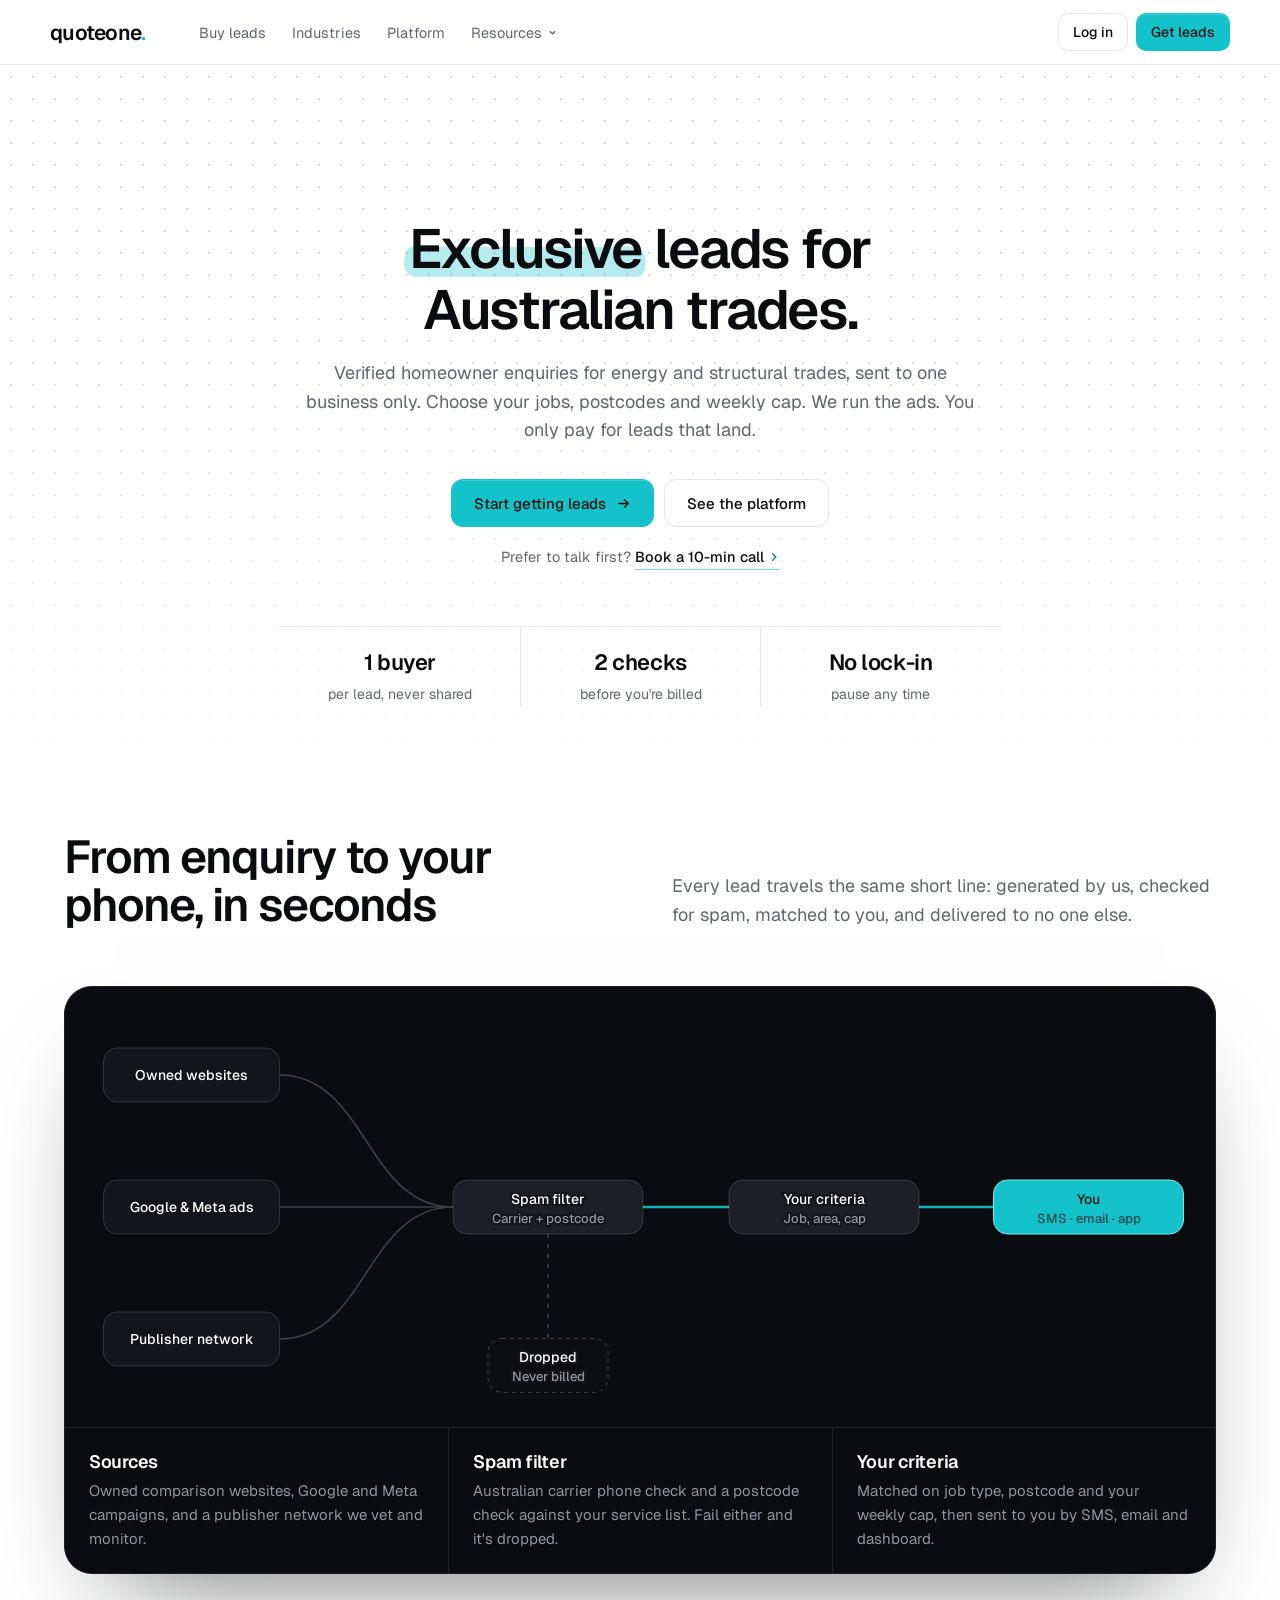
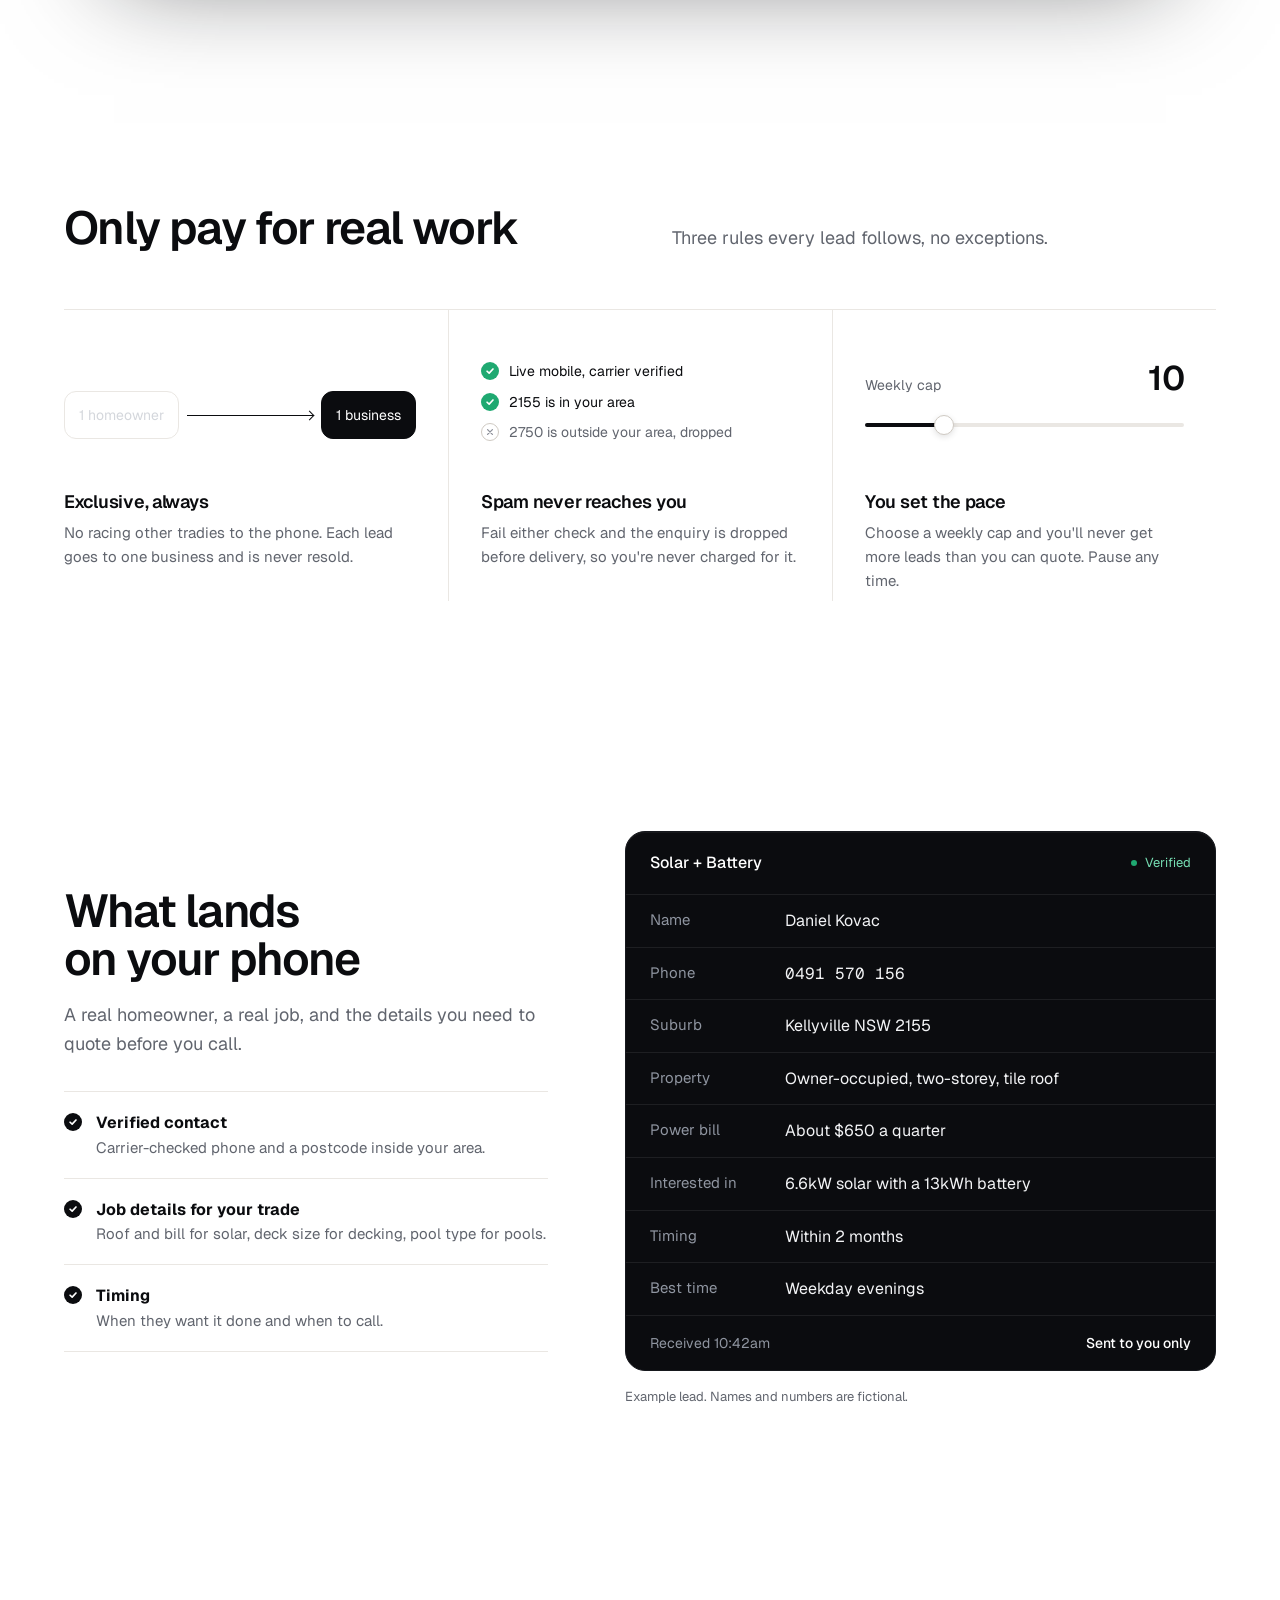
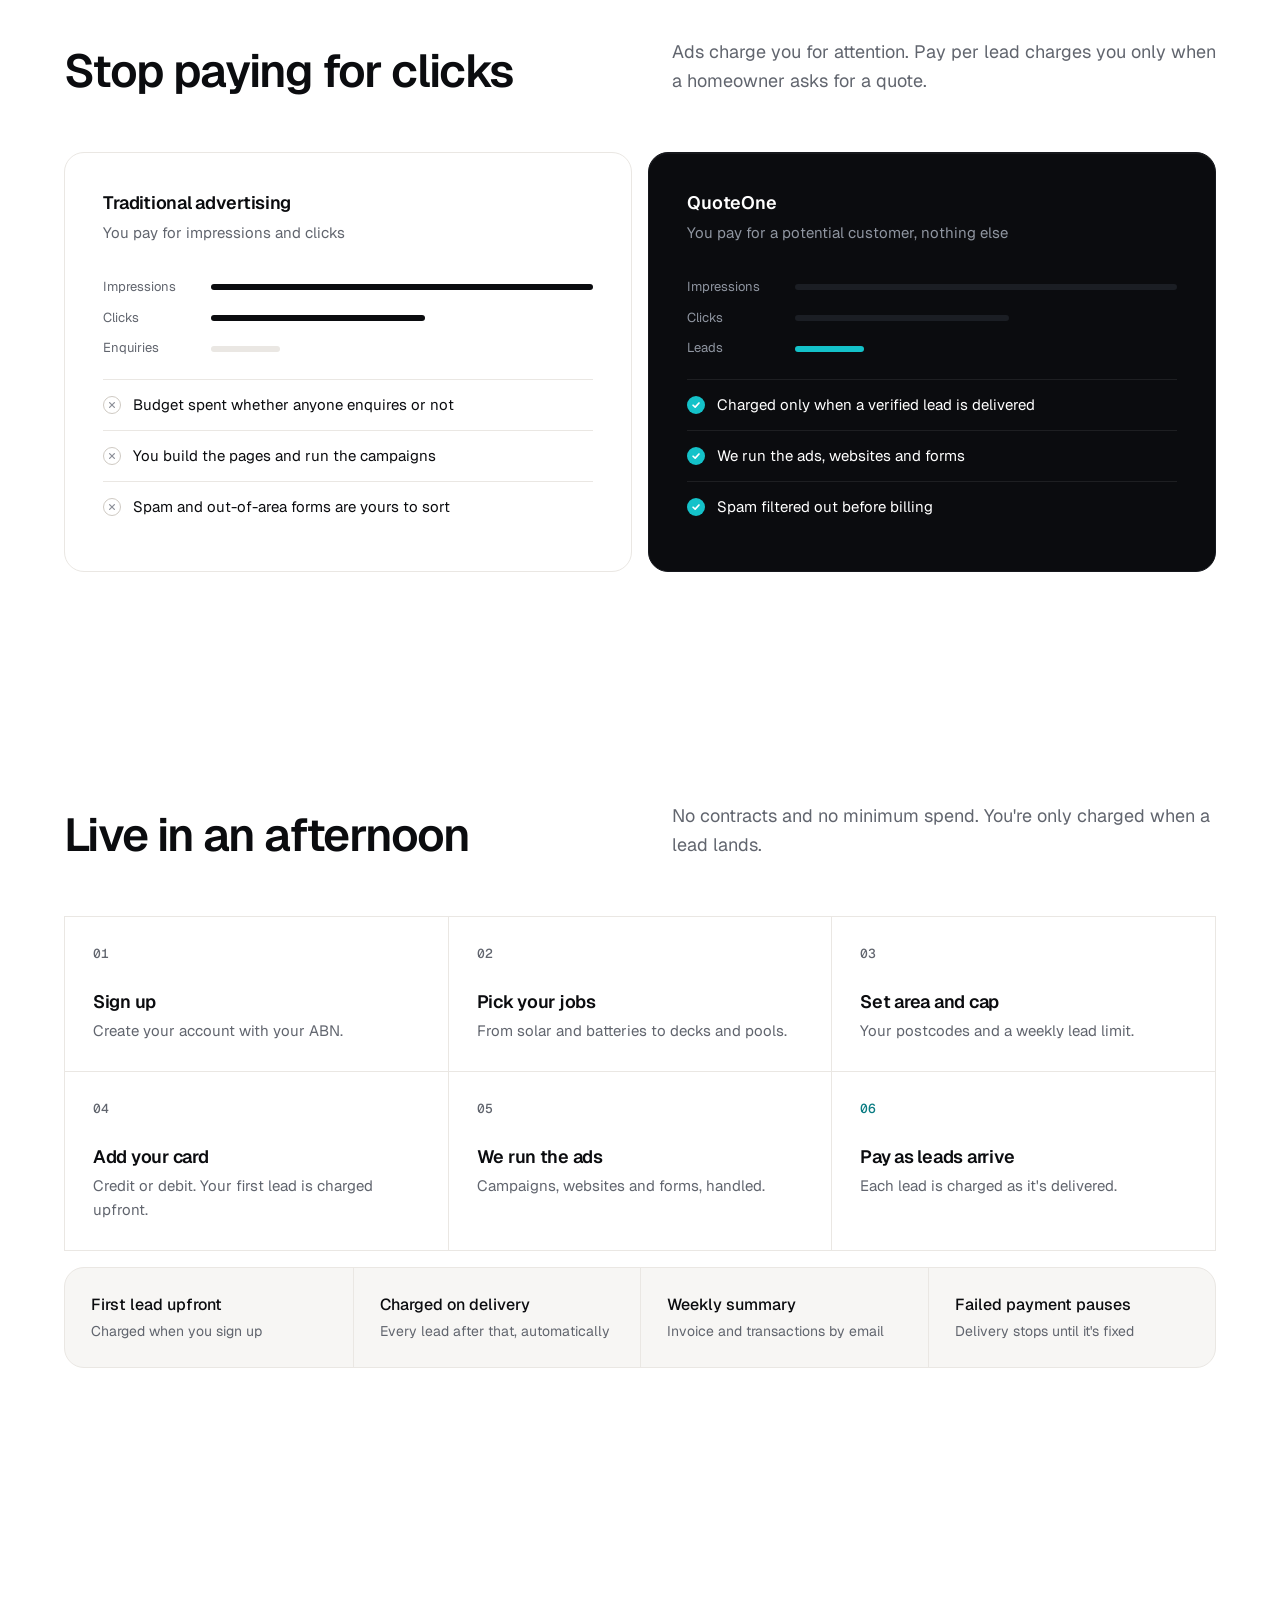
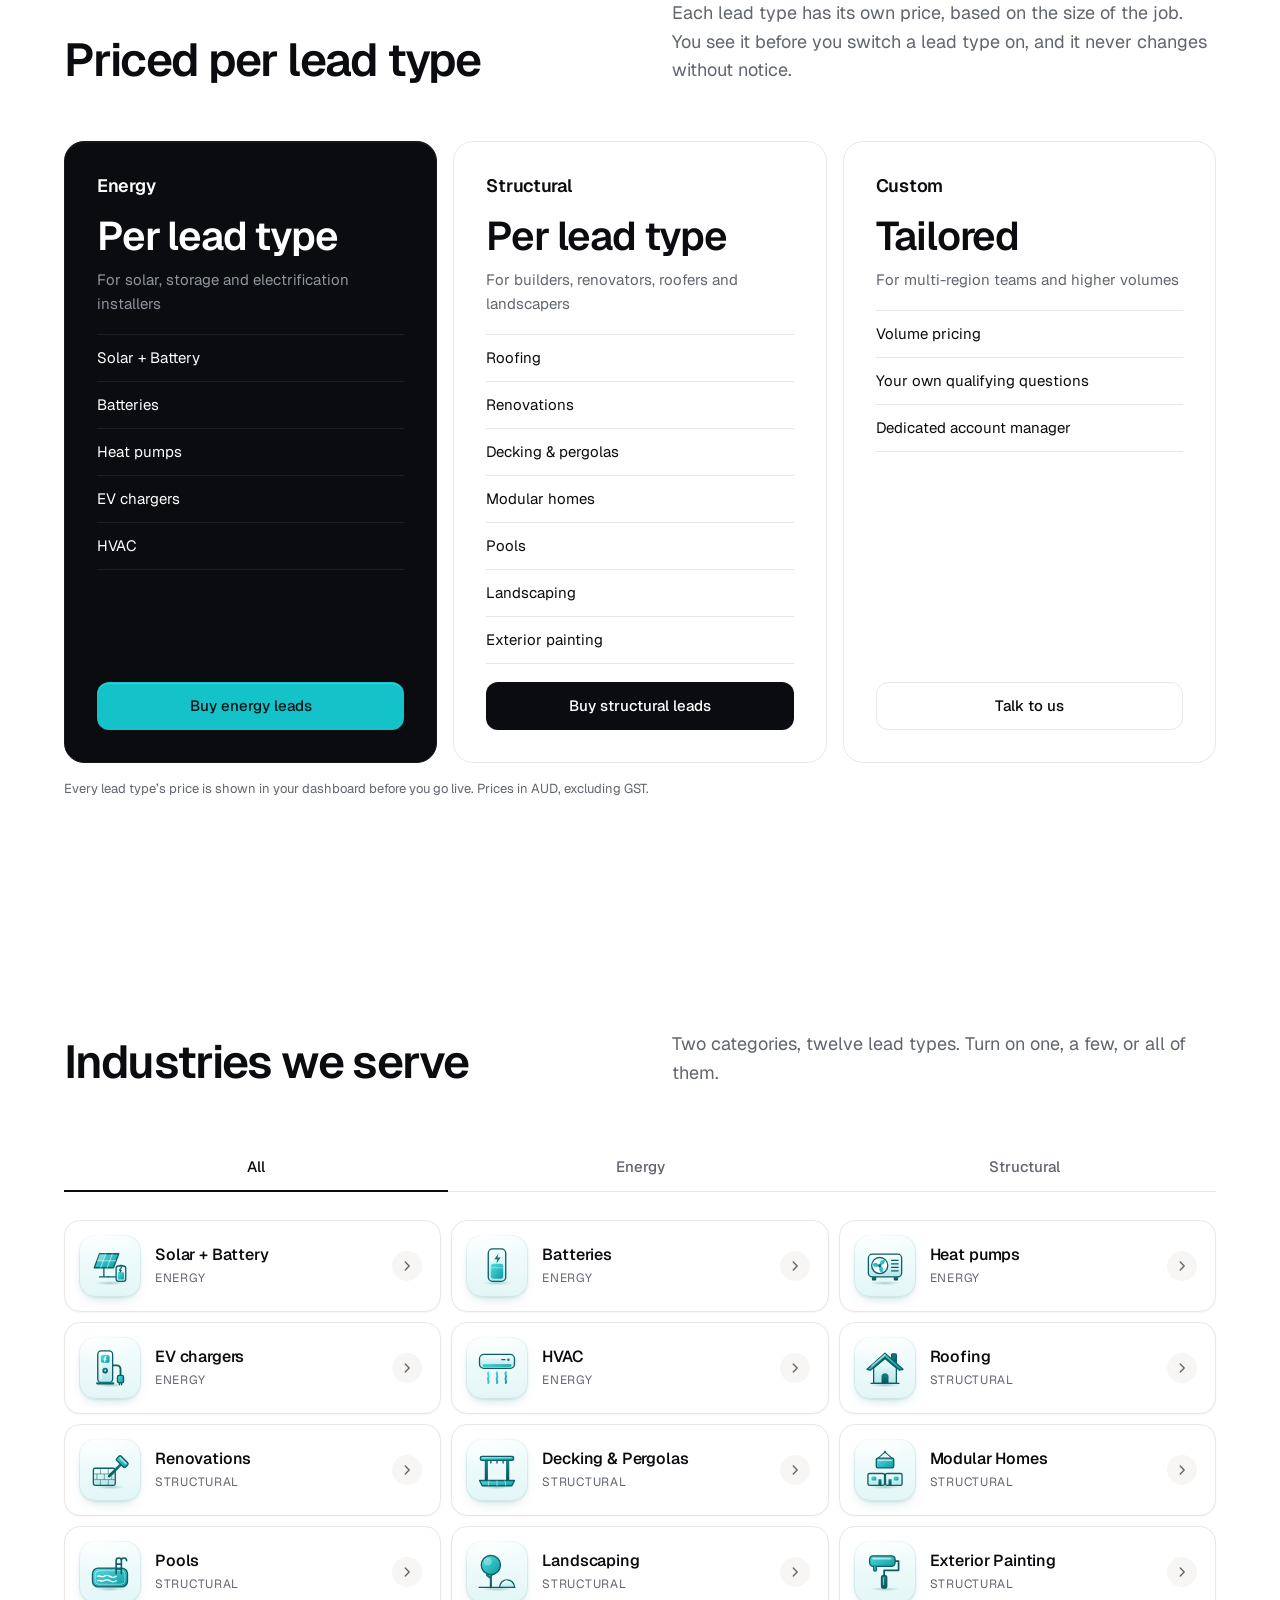
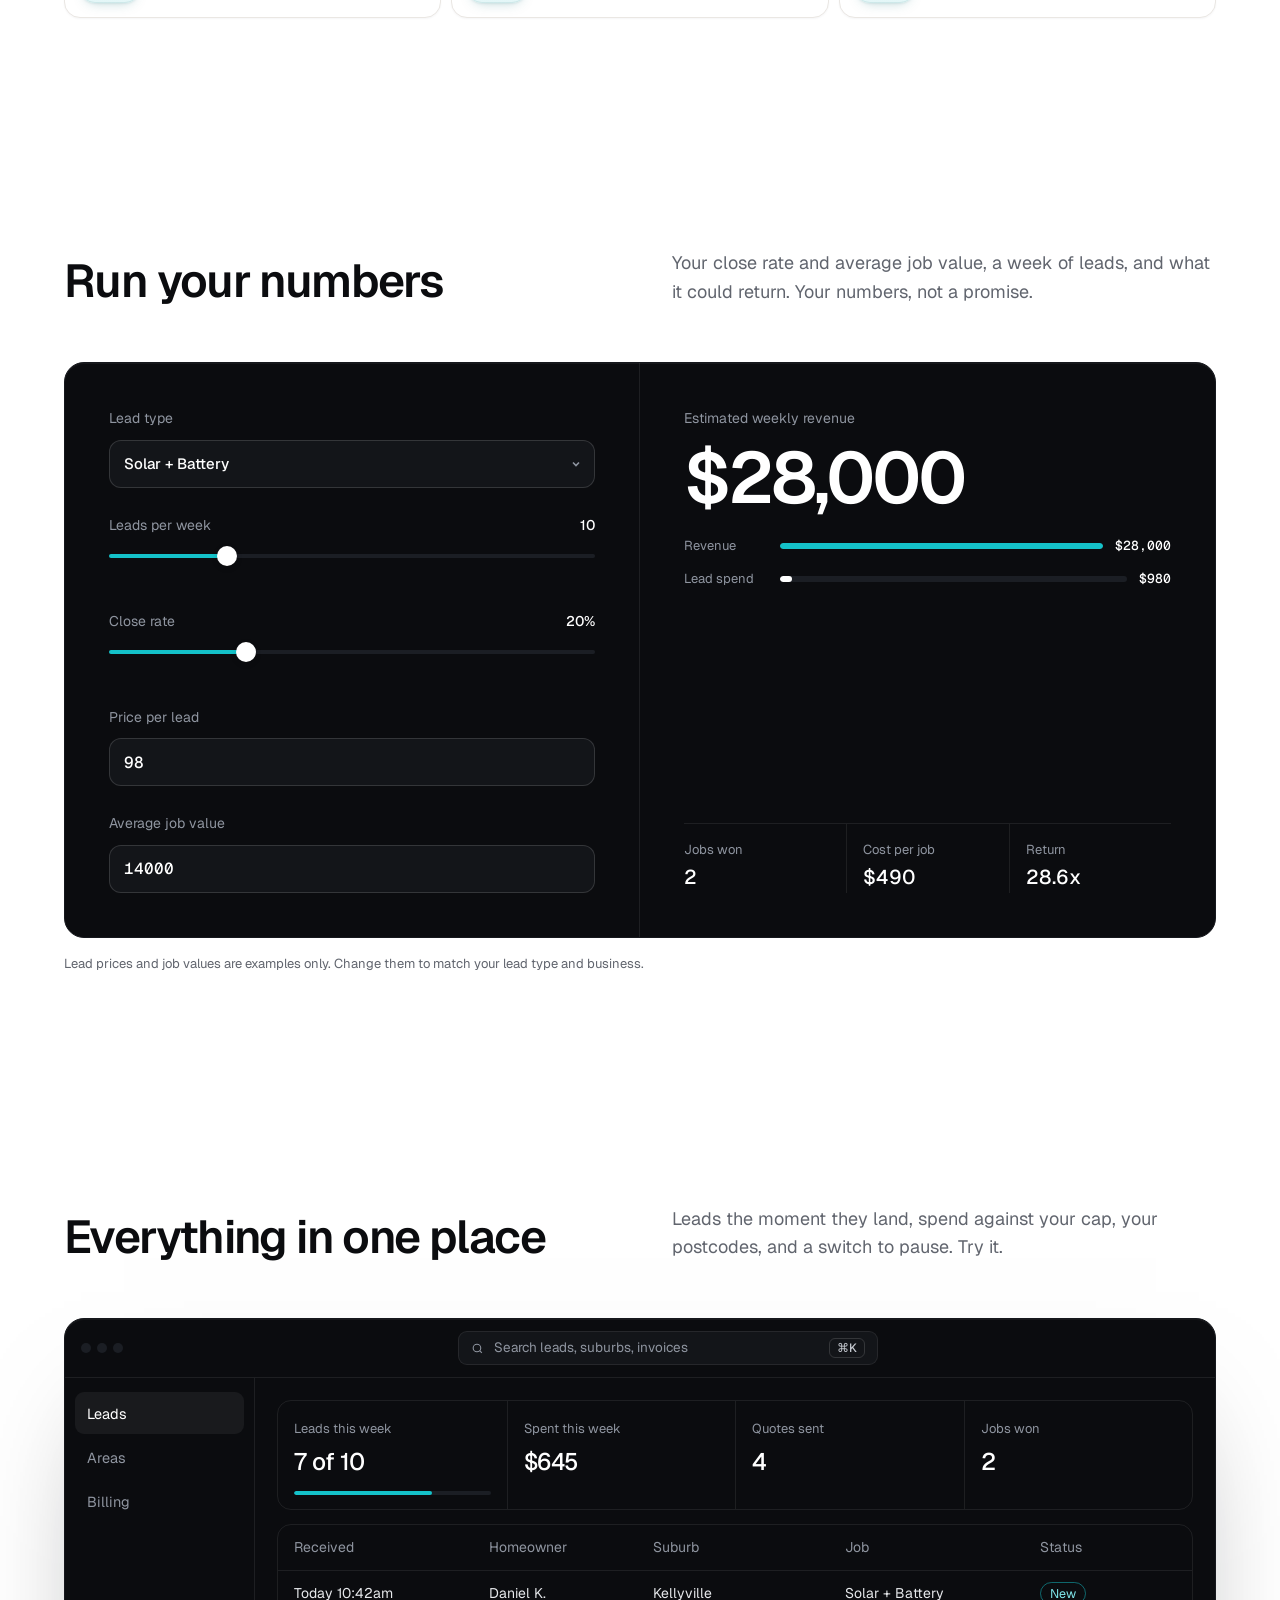
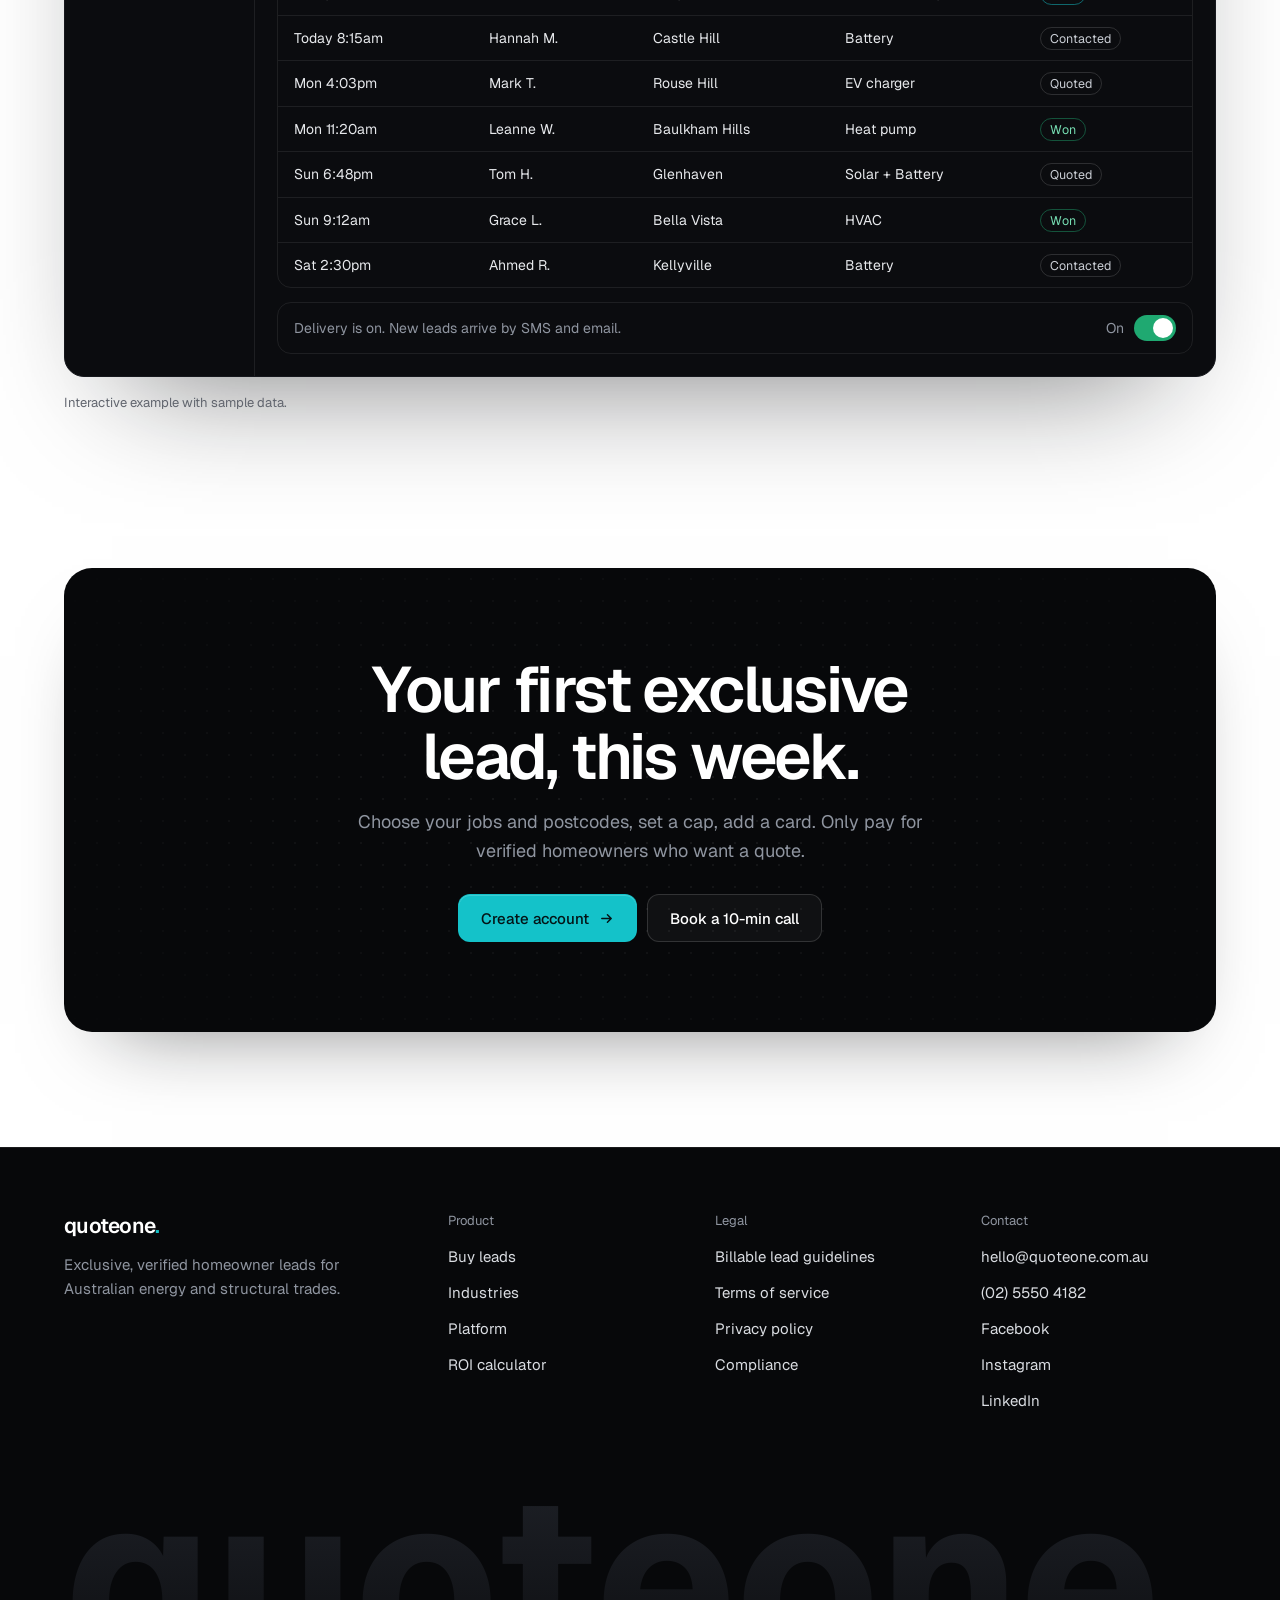
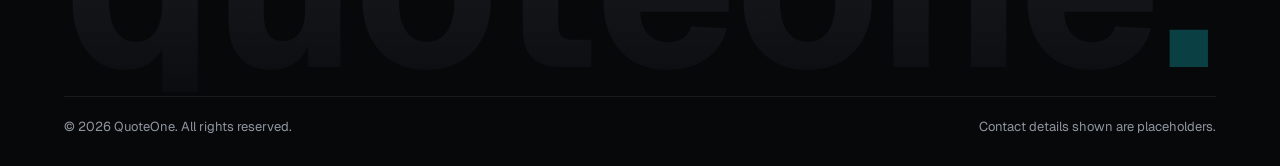
==== index.html @ b5d1cc91 "Update print statement from 'Hello' to 'Goodbye'" ====
<!DOCTYPE html>
<html lang="en-AU">
<head>
<meta charset="utf-8">
<meta name="viewport" content="width=device-width, initial-scale=1">
<title>QuoteOne Home</title>
<link rel="preconnect" href="https://fonts.googleapis.com">
<link rel="preconnect" href="https://fonts.gstatic.com" crossorigin>
<link href="https://fonts.googleapis.com/css2?family=Geist:wght@400;500;600;700&family=Geist+Mono:wght@500&display=swap" rel="stylesheet">
<style>
/* VOICE occasion, but restrained: a quietly expensive product site
   IDEA scale: a flat field of homes to the horizon, every enquiry lifting out and landing with one business
   PICTURE hero: type only, big and quiet
   COLOUR light: white hero on a faint dot field, a few dark accent panels, dark footer; teal #14C2C9 used only as the signal
   TYPE Geist 600-700 tight display, Geist text, Geist Mono for figures
   LAYOUT generous whitespace, one idea per section, hairline rules, 12-col rhythm; phone: title, picture, buttons */
:root{color-scheme:light;--r:#14C2C9;--r2:#0A7C83;--void:#07080A;--dk:#0B0C0F;--dk2:#131519;--dk3:#1B1E24;--bd:rgba(255,255,255,.08);--bd2:rgba(255,255,255,.14);--mu-d:#8F95A0;--bg:#FFFFFF;--paper:#F7F6F4;--ink:#0B0C0F;--mu:#61656E;--ln:#EAE7E3;--ok:#1FA971;--okt:#76DDB2}
*{box-sizing:border-box;min-width:0}
html{scroll-padding-top:88px;scroll-behavior:smooth}
body{margin:0;background:var(--bg);color:var(--ink);font:16px/1.6 Geist,Inter,system-ui,sans-serif;overflow-x:clip;-webkit-font-smoothing:antialiased}
a{color:inherit}
h1,h2,h3{margin:0;letter-spacing:-.035em;line-height:1.04;text-wrap:balance;font-weight:600}
h1{font-size:clamp(42px,5.6vw,76px)}
h2{font-size:clamp(32px,3.6vw,48px)}
h3{font-size:18px;letter-spacing:-.015em;line-height:1.3;font-weight:600}
p{margin:0}
.band{padding:clamp(72px,9vw,140px) max(5vw,20px)}
.wrap{max-width:1180px;margin:0 auto}
.lede{font-size:18px;color:var(--mu);max-width:56ch;margin-top:18px}
.num{font-family:"Geist Mono",ui-monospace,monospace;font-variant-numeric:tabular-nums}
.btn{display:inline-flex;align-items:center;justify-content:center;gap:10px;min-height:48px;padding:0 22px;border-radius:12px;font:500 15px Geist,sans-serif;text-decoration:none;border:1px solid transparent;cursor:pointer;white-space:nowrap;transition:background .2s,border-color .2s,color .2s}
.btn svg{width:15px;height:15px}
a:focus-visible,button:focus-visible,input:focus-visible{outline:2px solid var(--r);outline-offset:3px}
.btn.r{background:var(--r);color:#041416;box-shadow:inset 0 1px 0 rgba(255,255,255,.18)}
.btn.r:hover{background:#3DD6DC}
.btn.g{border-color:var(--bd2);color:#fff;background:rgba(255,255,255,.03)}
.btn.g:hover{border-color:rgba(255,255,255,.32)}
.btn.k{background:var(--ink);color:#fff}
.btn.k:hover{background:#25282F}
.btn.o{border-color:var(--ln);background:#fff;color:var(--ink)}
.btn.o:hover{border-color:#BDB8B1}
.tick{width:18px;height:18px;border-radius:50%;background:var(--ink);display:grid;place-items:center;flex:none}
.tick svg{width:10px;height:10px}
.dot{width:6px;height:6px;border-radius:50%;background:var(--ok);flex:none}
.note{font-size:13px;color:var(--mu);margin-top:16px}
.dark{background:var(--dk);color:#fff;border:1px solid #16181D;box-shadow:inset 0 1px 0 rgba(255,255,255,.05)}
/* header */
header{position:fixed;top:0;left:0;right:0;z-index:30;background:rgba(7,8,10,.78);backdrop-filter:blur(16px) saturate(1.3);-webkit-backdrop-filter:blur(16px) saturate(1.3);border-bottom:1px solid var(--bd)}
.nav{max-width:1180px;margin:0 auto;display:flex;align-items:center;gap:24px;height:64px;padding:0 max(5vw,20px);color:#fff}
@media(min-width:1260px){.nav{padding:0}}
.logo{display:flex;align-items:center;gap:10px;text-decoration:none;font:600 18px Geist,sans-serif;letter-spacing:-.02em;color:#fff}
.logo svg{width:24px;height:24px;flex:none}
.links{display:flex;gap:2px;list-style:none;padding:0;margin:0 0 0 18px}
.links>li{position:relative}
.links a,.links button{display:flex;align-items:center;gap:6px;min-height:44px;padding:0 12px;border-radius:8px;color:#B9BEC6;text-decoration:none;font:400 14.5px Geist,sans-serif;background:none;border:0;cursor:pointer}
.links a:hover,.links button:hover,.links button[aria-expanded=true]{color:#fff}
.caret{width:9px;height:9px;transition:transform .2s}
button[aria-expanded=true] .caret{transform:rotate(180deg)}
.menu{position:absolute;top:calc(100% + 10px);left:0;width:280px;background:#111317;border:1px solid var(--bd2);border-radius:14px;padding:6px;display:none;list-style:none;margin:0;box-shadow:0 24px 48px -16px rgba(0,0,0,.7)}
.menu.open{display:grid}
.menu a{flex-direction:column;align-items:flex-start;gap:0;border-radius:10px;padding:10px 12px;color:#fff}
.menu a:hover{background:rgba(255,255,255,.05)}
.menu a span{color:var(--mu-d);font-size:13px}
.navcta{display:flex;gap:8px;margin-left:auto}
.navcta .btn{min-height:38px;padding:0 14px;font-size:14px;border-radius:10px}
.burger{display:none;margin-left:auto;width:44px;height:44px;border-radius:10px;background:none;border:1px solid var(--bd2);color:#fff;cursor:pointer;place-items:center}
@media(max-width:880px){.burger{display:grid}.links,.navcta{display:none}.nav.open{flex-wrap:wrap;height:auto;padding-block:10px 16px}.nav.open .links{display:flex;flex-direction:column;width:100%;order:3;margin:8px 0 0}.nav.open .navcta{display:flex;width:100%;order:4;margin:6px 0 0}.nav.open .navcta .btn{flex:1;min-height:46px}.menu{position:static;width:auto;border:0;background:none;box-shadow:none;padding:0 0 0 8px}}
/* hero */
.hero{background:var(--void);color:#fff;position:relative;overflow:hidden;padding-top:clamp(128px,13vw,180px);padding-bottom:0}
.hero::before{content:"";position:absolute;inset:0;background:radial-gradient(55% 45% at 72% 100%,rgba(20,194,201,.2),transparent 70%);pointer-events:none}
.hgrid{position:relative;display:grid;grid-template-columns:minmax(0,1fr);gap:clamp(24px,4vw,64px)}
.htext{padding-bottom:clamp(72px,9vw,128px);max-width:780px}
.hero .lede{color:var(--mu-d);font-size:18px}
.ctas{display:flex;flex-wrap:wrap;gap:10px;margin-top:34px}
.stats{display:grid;grid-template-columns:repeat(3,minmax(0,1fr));margin-top:56px;border-top:1px solid var(--bd)}
.stats div{padding:18px 16px 0 0}
.stats div+div{padding-left:16px;border-left:1px solid var(--bd)}
.stats b{display:block;font-size:22px;font-weight:600;letter-spacing:-.02em;white-space:nowrap}
.stats span{color:var(--mu-d);font-size:14px}
.lc{display:grid;grid-template-columns:auto minmax(0,1fr) auto;gap:0 12px;align-items:center;padding:14px 16px;border-radius:14px;background:rgba(17,19,23,.86);border:1px solid var(--bd2);backdrop-filter:blur(14px);-webkit-backdrop-filter:blur(14px);box-shadow:0 18px 36px -18px rgba(0,0,0,.9)}
.lc.in{animation:pop .6s cubic-bezier(.2,.8,.2,1)}
.lc:nth-child(2){opacity:.45;transform:scale(.96)}
.lc i{grid-row:span 2;width:34px;height:34px;border-radius:9px;background:var(--r);display:grid;place-items:center}
.lc b{font-size:15px;font-weight:500}
.lc small{color:var(--mu-d);font-size:13px;grid-column:2}
.lc em{font-style:normal;font-size:13px;color:var(--mu-d);grid-row:1;grid-column:3;white-space:nowrap}
.lc u{text-decoration:none;font-size:13px;color:var(--okt);grid-column:3;white-space:nowrap;text-align:right;display:flex;align-items:center;gap:6px;justify-content:flex-end}
@keyframes pop{from{opacity:0;transform:translateY(14px)}to{opacity:1;transform:none}}
@media(max-width:900px){.hgrid{grid-template-columns:minmax(0,1fr)}.htext{display:contents}.htext .ctas{order:2;margin-top:28px}.htext .stats{order:3;margin:40px 0 56px}}
@media(max-width:480px){.stats{grid-template-columns:minmax(0,1fr)}.stats div,.stats div+div{padding:14px 0;border-left:0}.stats div+div{border-top:1px solid var(--bd)}}
/* section head */
.head{display:grid;grid-template-columns:minmax(0,1fr) minmax(0,1fr);gap:18px 64px;align-items:end;margin-bottom:56px}
.head .lede{margin:0}
@media(max-width:820px){.head{grid-template-columns:minmax(0,1fr)}}
/* route */
.route{border-radius:20px;overflow:hidden}
.track{position:relative;height:2px;left:32px;width:75%;background:linear-gradient(90deg,var(--bd2),var(--r));top:44px}
.track i{position:absolute;top:50%;left:0;width:10px;height:10px;margin:-5px 0 0 -5px;border-radius:50%;background:#fff;box-shadow:0 0 0 4px rgba(20,194,201,.35);animation:ride 5.5s cubic-bezier(.5,0,.5,1) infinite}
@keyframes ride{0%{left:0;opacity:0}8%{opacity:1}92%{opacity:1}100%{left:100%;opacity:0}}
.stops{display:grid;grid-template-columns:repeat(4,minmax(0,1fr));list-style:none;margin:0;padding:0}
.stops li{padding:28px 32px 36px;position:relative}
.stops li+li{border-left:1px solid var(--bd)}
.pin{width:30px;height:30px;border-radius:50%;background:var(--dk);border:1px solid var(--bd2);display:grid;place-items:center;font:500 13px "Geist Mono",monospace;color:var(--mu-d);position:relative;z-index:1}
.stops li:last-child .pin{background:var(--r);border-color:var(--r);color:#041416}
.stops h3{margin-top:28px}
.stops p{color:var(--mu-d);font-size:15px;margin-top:6px}
.stops ul{list-style:none;padding:0;margin:18px 0 0;display:grid;gap:8px;font-size:14px;color:#D4D7DC}
.stops ul li{padding:0;border:0;display:flex;gap:10px;align-items:center}
.stops ul li::before{content:"";width:4px;height:4px;border-radius:50%;background:var(--mu-d);flex:none}
@media(max-width:900px){.track{display:none}.stops{grid-template-columns:repeat(2,minmax(0,1fr))}.stops li:nth-child(3){border-left:0}.stops li:nth-child(n+3){border-top:1px solid var(--bd)}}
@media(max-width:560px){.stops{grid-template-columns:minmax(0,1fr)}.stops li+li{border-left:0;border-top:1px solid var(--bd)}.stops li{padding:24px}.stops h3{margin-top:18px}}
/* principles */
.three{display:grid;grid-template-columns:repeat(3,minmax(0,1fr));border-top:1px solid var(--ln)}
.three>div{padding:32px 32px 8px 0}
.three>div+div{padding-left:32px;border-left:1px solid var(--ln)}
.three p{color:var(--mu);font-size:15px;margin-top:8px}
.vis{height:120px;margin-bottom:28px;display:flex;align-items:center}
.one{display:flex;align-items:center;gap:12px;width:100%}
.one span{padding:12px 14px;border-radius:12px;border:1px solid var(--ln);font-size:14px;white-space:nowrap;background:#fff}
.one span.you{background:var(--ink);color:#fff;border-color:var(--ink)}
.one i{flex:1;height:1px;background:var(--ink);position:relative;min-width:24px}
.one i::after{content:"";position:absolute;right:0;top:-3px;width:6px;height:6px;border-top:1px solid var(--ink);border-right:1px solid var(--ink);transform:rotate(45deg)}
.chk{display:grid;gap:8px;width:100%;font-size:14px}
.chk div{display:flex;gap:10px;align-items:center}
.chk .tick{background:var(--ok)}
.chk .x{width:18px;height:18px;border-radius:50%;border:1px solid #CFCAC3;display:grid;place-items:center;flex:none}
.chk .x svg{width:8px;height:8px}
.chk div.no{color:var(--mu)}
.capbox{width:100%}
.capbox .row{display:flex;justify-content:space-between;align-items:baseline;font-size:14px;color:var(--mu)}
.capbox .row b{font-size:34px;font-weight:600;letter-spacing:-.03em;color:var(--ink)}
.range{-webkit-appearance:none;appearance:none;width:100%;height:40px;background:transparent;cursor:pointer;margin:0}
.range::-webkit-slider-runnable-track{height:4px;border-radius:9px;background:linear-gradient(90deg,var(--ink) var(--p,25%),var(--ln) var(--p,25%))}
.range::-moz-range-track{height:4px;border-radius:9px;background:linear-gradient(90deg,var(--ink) var(--p,25%),var(--ln) var(--p,25%))}
.range::-webkit-slider-thumb{-webkit-appearance:none;width:20px;height:20px;border-radius:50%;background:#fff;border:1px solid #CFCAC3;margin-top:-8px;box-shadow:0 2px 6px rgba(0,0,0,.12)}
.range::-moz-range-thumb{width:20px;height:20px;border-radius:50%;background:#fff;border:1px solid #CFCAC3;box-shadow:0 2px 6px rgba(0,0,0,.12)}
.dkr .range::-webkit-slider-runnable-track{background:linear-gradient(90deg,var(--r) var(--p,25%),var(--dk3) var(--p,25%))}
.dkr .range::-moz-range-track{background:linear-gradient(90deg,var(--r) var(--p,25%),var(--dk3) var(--p,25%))}
.dkr .range::-webkit-slider-thumb{border:0}
.dkr .range::-moz-range-thumb{border:0}
@media(max-width:860px){.three{grid-template-columns:minmax(0,1fr)}.three>div,.three>div+div{padding:28px 0;border-left:0}.three>div+div{border-top:1px solid var(--ln)}.vis{height:auto;min-height:72px;margin-bottom:20px}}
/* lead example */
.ex{display:grid;grid-template-columns:minmax(0,.9fr) minmax(0,1.1fr);gap:clamp(32px,6vw,96px);align-items:center}
.lead{border-radius:20px;overflow:hidden}
.lead .top{display:flex;justify-content:space-between;align-items:center;gap:12px;padding:18px 24px;border-bottom:1px solid var(--bd);flex-wrap:wrap}
.lead .top b{font-weight:500}
.pill{display:inline-flex;align-items:center;gap:8px;font-size:13px;color:var(--okt);white-space:nowrap}
.lead dl{margin:0;display:grid;grid-template-columns:max-content minmax(0,1fr)}
.lead dt,.lead dd{margin:0;padding:13px 24px;border-bottom:1px solid var(--bd)}
.lead dt{color:var(--mu-d);font-size:15px}
.lead dd{font-weight:400;color:#F2F3F5}
.lead .ft{display:flex;justify-content:space-between;gap:12px;padding:16px 24px;color:var(--mu-d);font-size:14px;flex-wrap:wrap}
.lead .ft b{color:#fff;font-weight:500}
.feat{list-style:none;padding:0;margin:32px 0 0;display:grid;border-top:1px solid var(--ln)}
.feat li{display:grid;grid-template-columns:auto minmax(0,1fr);gap:14px;padding:18px 0;border-bottom:1px solid var(--ln)}
.feat .tick{margin-top:3px}
.feat p{color:var(--mu);font-size:15px}
@media(max-width:880px){.ex{grid-template-columns:minmax(0,1fr)}}
@media(max-width:460px){.lead dl{grid-template-columns:minmax(0,1fr)}.lead dt{border:0;padding-bottom:0}.lead dd{padding-top:2px}}
/* compare */
.vs{display:grid;grid-template-columns:minmax(0,1fr) minmax(0,1fr);gap:16px}
.col{border-radius:20px;padding:clamp(24px,3vw,40px);border:1px solid var(--ln);background:#fff}
.col.dark,.tier.dark{background:var(--dk);color:#fff;border-color:#16181D}
.col.dark .sub{color:var(--mu-d)}
.col .sub{color:var(--mu);margin-top:6px;font-size:15px}
.fun{display:grid;gap:10px;margin:32px 0 12px}
.fun div{display:grid;grid-template-columns:96px minmax(0,1fr);gap:12px;align-items:center;font-size:13px;color:var(--mu)}
.col.dark .fun div{color:var(--mu-d)}
.fun i{display:block;height:6px;border-radius:9px;background:var(--ln)}
.fun i.pay{background:var(--ink)}
.col.dark .fun i{background:var(--dk3)}
.col.dark .fun i.pay{background:var(--r)}
.col ul{list-style:none;padding:0;margin:20px 0 0;display:grid}
.col li{display:grid;grid-template-columns:auto minmax(0,1fr);gap:12px;padding:13px 0;border-top:1px solid var(--ln);font-size:15px}
.col.dark li{border-color:var(--bd)}
.col .x{width:18px;height:18px;border-radius:50%;border:1px solid #CFCAC3;display:grid;place-items:center;margin-top:3px}
.col .x svg{width:8px;height:8px}
.col .tick{margin-top:3px;background:var(--r)}
@media(max-width:820px){.vs{grid-template-columns:minmax(0,1fr)}}
/* steps */
.steps{display:grid;grid-template-columns:repeat(3,minmax(0,1fr));list-style:none;margin:0;padding:0;border-top:1px solid var(--ln);border-left:1px solid var(--ln);counter-reset:s}
.steps li{padding:28px;border-right:1px solid var(--ln);border-bottom:1px solid var(--ln);counter-increment:s}
.steps li::before{content:counter(s,decimal-leading-zero);display:block;font:500 13px "Geist Mono",monospace;color:var(--mu);margin-bottom:28px}
.steps li.hot::before{color:var(--r2)}
.steps p{color:var(--mu);font-size:15px;margin-top:6px}
.bill{margin-top:16px;border-radius:20px;display:grid;grid-template-columns:repeat(4,minmax(0,1fr))}
.bill div{padding:24px 26px}
.bill div+div{border-left:1px solid var(--bd)}
.bill b{display:block;font-weight:500}
.bill span{color:var(--mu-d);font-size:14px}
@media(max-width:900px){.steps{grid-template-columns:repeat(2,minmax(0,1fr))}.bill{grid-template-columns:repeat(2,minmax(0,1fr))}.bill div:nth-child(3){border-left:0}.bill div:nth-child(n+3){border-top:1px solid var(--bd)}}
@media(max-width:560px){.steps{grid-template-columns:minmax(0,1fr)}.steps li{padding:22px}.steps li::before{margin-bottom:14px}.bill{grid-template-columns:minmax(0,1fr)}.bill div+div{border-left:0;border-top:1px solid var(--bd)}}
/* pricing */
.price{display:grid;grid-template-columns:repeat(3,minmax(0,1fr));gap:16px}
.tier{border-radius:20px;padding:32px;border:1px solid var(--ln);background:#fff;display:flex;flex-direction:column;gap:18px}
.tier.dark .sub,.tier.dark .amt small{color:var(--mu-d)}
.amt{font-size:clamp(48px,5vw,64px);font-weight:600;letter-spacing:-.045em;line-height:1;white-space:nowrap}
.amt small{font-size:15px;font-weight:400;letter-spacing:0;color:var(--mu)}
.tier .sub{color:var(--mu);font-size:15px;margin-top:-6px}
.inc{list-style:none;padding:0;margin:0;display:grid;font-size:15px;border-top:1px solid var(--ln)}
.tier.dark .inc{border-color:var(--bd)}
.inc li{padding:11px 0;border-bottom:1px solid var(--ln)}
.tier.dark .inc li{border-color:var(--bd)}
.tier .btn{margin-top:auto}
@media(max-width:960px){.price{grid-template-columns:minmax(0,1fr)}}
/* industries */
.ind{display:grid;grid-template-columns:minmax(0,1fr) minmax(0,1fr);gap:64px}
.ind h3{font-size:22px;letter-spacing:-.025em;display:flex;justify-content:space-between;align-items:baseline;gap:12px;padding-bottom:16px;border-bottom:1px solid var(--ink)}
.ind h3 span{font-size:14px;font-weight:400;color:var(--mu);letter-spacing:0}
.ind ul{list-style:none;padding:0;margin:0}
.ind li{display:flex;justify-content:space-between;gap:12px;padding:16px 0;border-bottom:1px solid var(--ln);font-size:17px}
.ind li span{color:var(--mu);font-size:14px;white-space:nowrap}
@media(max-width:820px){.ind{grid-template-columns:minmax(0,1fr);gap:48px}}
/* roi */
.calc{display:grid;grid-template-columns:minmax(0,1fr) minmax(0,1fr);border-radius:20px;overflow:hidden}
.ins{padding:clamp(24px,3.5vw,44px);display:grid;gap:26px;border-right:1px solid var(--bd);align-content:start}
.f label{display:flex;justify-content:space-between;gap:12px;font-size:14px;color:var(--mu-d)}
.f label b{color:#fff;font-weight:500;white-space:nowrap}
.f input[type=number]{width:100%;min-height:48px;margin-top:10px;padding:0 14px;border-radius:12px;border:1px solid var(--bd2);background:var(--dk2);color:#fff;font:500 16px "Geist Mono",monospace}
.seg{display:grid;grid-template-columns:1fr 1fr;gap:4px;padding:4px;border-radius:12px;background:var(--dk2);border:1px solid var(--bd);margin-top:10px}
.seg button{min-height:42px;border-radius:9px;border:0;background:none;color:var(--mu-d);font:500 14px Geist,sans-serif;cursor:pointer}
.seg button[aria-pressed=true]{background:#fff;color:var(--ink)}
.outs{padding:clamp(24px,3.5vw,44px);display:flex;flex-direction:column;gap:22px}
.outs .k{color:var(--mu-d);font-size:14px}
.outs .big{font-size:clamp(48px,6vw,72px);font-weight:600;letter-spacing:-.045em;line-height:1;white-space:nowrap;margin-top:-10px}
.bars{display:grid;gap:12px}
.bars div{display:grid;grid-template-columns:84px minmax(0,1fr) auto;gap:12px;align-items:center;font-size:13px;color:var(--mu-d)}
.bars i{height:6px;border-radius:9px;background:var(--dk3);display:block;position:relative;overflow:hidden}
.bars i span{position:absolute;inset:0 auto 0 0;border-radius:9px;transition:width .35s}
.bars b{color:#fff;font-weight:500}
.kv{display:grid;grid-template-columns:repeat(3,minmax(0,1fr));border-top:1px solid var(--bd);margin-top:auto}
.kv div{padding:16px 16px 0 0}
.kv div+div{padding-left:16px;border-left:1px solid var(--bd)}
.kv span{display:block;color:var(--mu-d);font-size:13px}
.kv b{font-size:20px;font-weight:500;white-space:nowrap}
@media(max-width:860px){.calc{grid-template-columns:minmax(0,1fr)}.ins{border-right:0;border-bottom:1px solid var(--bd)}}
@media(max-width:420px){.kv{grid-template-columns:minmax(0,1fr)}.kv div,.kv div+div{padding:12px 0;border-left:0}.kv div+div{border-top:1px solid var(--bd)}}
/* platform */
.app{border-radius:20px;overflow:hidden;box-shadow:0 60px 120px -60px rgba(11,12,15,.55),inset 0 1px 0 rgba(255,255,255,.05)}
.abar{display:flex;align-items:center;gap:14px;padding:12px 16px;border-bottom:1px solid var(--bd)}
.abar .dots{display:flex;gap:6px}
.abar .dots i{width:10px;height:10px;border-radius:50%;background:var(--dk3)}
.kbar{flex:1;max-width:420px;margin:0 auto;display:flex;align-items:center;gap:10px;min-height:34px;padding:0 12px;border-radius:9px;background:var(--dk2);border:1px solid var(--bd);color:var(--mu-d);font-size:13.5px}
.kbar span{overflow:hidden;white-space:nowrap;text-overflow:ellipsis}
.kbar kbd{margin-left:auto;font:500 12px Geist,sans-serif;padding:1px 7px;border-radius:6px;border:1px solid var(--bd2);color:#C9CDD4}
.abody{display:grid;grid-template-columns:190px minmax(0,1fr)}
.side{padding:14px 10px;display:flex;flex-direction:column;gap:2px;border-right:1px solid var(--bd)}
.side button{display:flex;align-items:center;gap:10px;min-height:42px;padding:0 12px;border-radius:9px;color:var(--mu-d);font:400 14.5px Geist,sans-serif;cursor:pointer;background:none;border:0;text-align:left}
.side button[aria-selected=true]{background:rgba(255,255,255,.06);color:#fff}
.pane{padding:22px;display:grid;gap:14px;align-content:start;min-height:450px}
.kpis{display:grid;grid-template-columns:repeat(4,minmax(0,1fr));border:1px solid var(--bd);border-radius:14px;overflow:hidden}
.kpi{padding:14px 16px}
.kpi+.kpi{border-left:1px solid var(--bd)}
.kpi span{color:var(--mu-d);font-size:13px}
.kpi b{display:block;font-size:24px;font-weight:500;letter-spacing:-.02em;white-space:nowrap;margin-top:2px}
.meter{height:4px;border-radius:9px;background:var(--dk3);margin-top:10px;overflow:hidden}
.meter i{display:block;height:100%;background:var(--r);border-radius:9px}
.tw{border:1px solid var(--bd);border-radius:14px;overflow-x:auto}
.tw table{width:100%;border-collapse:collapse;font-size:14px;min-width:520px}
.tw th{text-align:left;color:var(--mu-d);font-weight:400;padding:11px 16px;border-bottom:1px solid var(--bd)}
.tw td{padding:11px 16px;border-bottom:1px solid var(--bd);white-space:nowrap;color:#E7E9EC}
.tw tr:last-child td{border-bottom:0}
.tw .r{text-align:right}
.st{font-size:12.5px;padding:2px 9px;border-radius:999px;border:1px solid var(--bd2);color:#C9CDD4}
.st.new{border-color:rgba(20,194,201,.5);color:#7FE6EA}
.st.won{border-color:rgba(31,169,113,.45);color:var(--okt)}
.row2{display:flex;justify-content:space-between;align-items:center;gap:16px;flex-wrap:wrap;border:1px solid var(--bd);border-radius:14px;padding:12px 16px}
.row2 span{color:var(--mu-d);font-size:14px}
.sw{display:flex;align-items:center;gap:10px;font-size:14px;color:#fff;cursor:pointer}
.sw input{appearance:none;-webkit-appearance:none;width:42px;height:26px;border-radius:99px;background:var(--ok);position:relative;cursor:pointer;margin:0;transition:background .2s;flex:none}
.sw input::after{content:"";position:absolute;top:3px;left:19px;width:20px;height:20px;border-radius:50%;background:#fff;transition:left .2s}
.sw input:not(:checked){background:var(--dk3)}
.sw input:not(:checked)::after{left:3px}
.pcs{display:flex;flex-wrap:wrap;gap:8px}
.pcs button{display:inline-flex;align-items:center;gap:8px;min-height:40px;padding:0 8px 0 14px;border-radius:10px;border:1px solid var(--bd2);background:none;color:#fff;font:500 14px "Geist Mono",monospace;cursor:pointer}
.pcs button span{width:20px;height:20px;border-radius:6px;display:grid;place-items:center;color:var(--mu-d);font:400 14px Geist,sans-serif}
.pcs button:hover{border-color:var(--r)}
.addpc{display:flex;gap:8px;flex-wrap:wrap}
.addpc input{flex:1;min-width:140px;min-height:44px;padding:0 14px;border-radius:10px;border:1px solid var(--bd2);background:var(--dk2);color:#fff;font:500 16px "Geist Mono",monospace}
.addpc .btn{min-height:44px}
.err{color:#FF8D98;font-size:14px;min-height:20px}
.hid{display:none}
@media(max-width:1000px){.kpis{grid-template-columns:repeat(2,minmax(0,1fr))}.kpi:nth-child(3){border-left:0}.kpi:nth-child(n+3){border-top:1px solid var(--bd)}}
@media(max-width:760px){.abody{grid-template-columns:minmax(0,1fr)}.side{flex-direction:row;overflow-x:auto;border-right:0;border-bottom:1px solid var(--bd)}.side button{flex:none}.kbar kbd{display:none}.pane{padding:14px;min-height:0}}
@media(max-width:420px){.kpis{grid-template-columns:minmax(0,1fr)}.kpi+.kpi{border-left:0;border-top:1px solid var(--bd)}}
/* cta + footer */
.cta{background:var(--void);color:#fff;position:relative;overflow:hidden;text-align:center}
.cta::before{content:"";position:absolute;left:50%;bottom:-40%;width:70%;height:80%;transform:translateX(-50%);background:radial-gradient(closest-side,rgba(20,194,201,.35),transparent);pointer-events:none}
.cta .wrap{position:relative;display:grid;justify-items:center;gap:18px}
.cta h2{font-size:clamp(36px,5vw,64px);max-width:15ch}
.cta p{color:var(--mu-d);font-size:18px;max-width:50ch}
footer{background:var(--void);color:#fff;padding:0 max(5vw,20px) 28px;border-top:1px solid var(--bd)}
.fgrid{display:grid;grid-template-columns:minmax(0,1.5fr) repeat(3,minmax(0,1fr));gap:32px;padding-top:64px}
footer h4{margin:0 0 10px;font:400 13px Geist,sans-serif;color:var(--mu-d)}
footer ul{list-style:none;margin:0;padding:0;display:grid}
footer li a{display:inline-flex;min-height:36px;align-items:center;text-decoration:none;color:#D9DCE1;font-size:15px}
footer li a:hover{color:#fff}
.fb p{color:var(--mu-d);margin-top:14px;max-width:32ch;font-size:15px}
.wm{display:block;width:100%;height:auto;margin:56px 0 4px;user-select:none}
.legal{display:flex;justify-content:space-between;gap:16px;flex-wrap:wrap;border-top:1px solid var(--bd);padding-top:20px;color:var(--mu-d);font-size:13px}
@media(max-width:860px){.fgrid{grid-template-columns:repeat(2,minmax(0,1fr))}.fb{grid-column:1/-1}}
@media(max-width:420px){.fgrid{grid-template-columns:minmax(0,1fr)}}
/* phones */
@media(max-width:600px){.band{padding-top:64px;padding-bottom:64px}.hero{padding-top:112px;padding-bottom:0}.head{margin-bottom:32px}.lede,.hero .lede{font-size:17px}.ctas .btn{flex:1 1 100%}.wm{margin-top:40px}.legal{flex-direction:column;gap:4px}.tier{padding:26px}.fun div{grid-template-columns:80px minmax(0,1fr)}.bars div{grid-template-columns:72px minmax(0,1fr) auto}}
@media(max-width:380px){.lc em{display:none}}
@media(prefers-reduced-motion:reduce){.lc.in,.track i{animation:none}.track i{left:100%}html{scroll-behavior:auto}}

/* ---- light mode pass ---- */
header{background:rgba(255,255,255,.82);border-bottom:1px solid var(--ln)}
.nav,.logo{color:var(--ink)}
.links a,.links button{color:var(--mu)}
.links a:hover,.links button:hover,.links button[aria-expanded=true]{color:var(--ink)}
.menu{background:#fff;border-color:var(--ln);box-shadow:0 24px 48px -20px rgba(11,12,15,.18)}
.menu a{color:var(--ink)}
.menu a:hover{background:var(--paper)}
.menu a span{color:var(--mu)}
.burger{border-color:var(--ln);color:var(--ink)}
header .btn.g,.hero .btn.g{border-color:var(--ln);color:var(--ink);background:#fff}
header .btn.g:hover,.hero .btn.g:hover{border-color:#BDB8B1}
.hero{background:#fff;color:var(--ink)}
.hero::before{background:radial-gradient(circle,rgba(11,12,15,.16) 1px,transparent 1.5px) 0 0/22px 22px;-webkit-mask-image:linear-gradient(to bottom,#000 0%,rgba(0,0,0,.85) 45%,transparent 100%);mask-image:linear-gradient(to bottom,#000 0%,rgba(0,0,0,.85) 45%,transparent 100%)}
.hero::after{content:"";position:absolute;inset:0;background:radial-gradient(45% 55% at 85% 10%,rgba(20,194,201,.10),transparent 70%);pointer-events:none}
.hero .lede{color:var(--mu)}
.hero .stats{border-top-color:var(--ln)}
.hero .stats div+div{border-left-color:var(--ln)}
.hero .stats span{color:var(--mu)}
@media(max-width:480px){.hero .stats div+div{border-top-color:var(--ln)}}
footer .logo{color:#fff}
header:has(.nav.open){background:#fff}
.logo{gap:8px}
.lite{background:var(--paper);border:1px solid var(--ln);color:var(--ink)}
.lite .stops li,.lite.bill div{border-color:var(--ln)}
.lite .stops ul li{border:0}
.lite .pin{background:#fff;border-color:var(--ln);color:var(--mu)}
.lite .stops p,.lite.bill span{color:var(--mu)}
.lite .stops ul{color:#3A3E45}
.lite .stops ul li::before{background:#B5B1AB}
.lite .track{background:linear-gradient(90deg,var(--ln),var(--r))}
.lite .track i{box-shadow:0 0 0 4px rgba(20,194,201,.25),0 1px 3px rgba(11,12,15,.2)}
.hero .htext{margin:0 auto;text-align:center;max-width:860px}
.hero{padding-top:clamp(180px,17vw,240px)}
@media(max-width:600px){.hero{padding-top:176px}}
.hero h1{margin:0 auto}.hero .lede{margin-left:auto;margin-right:auto}
@media(min-width:601px){.hero .ctas{justify-content:center}.hero .stats{max-width:720px;margin-left:auto;margin-right:auto}.hero .stats div{padding:18px 12px 0}}
.hero .htext{padding-bottom:clamp(56px,6vw,88px)}
#sources{padding-top:clamp(32px,4vw,56px)}
.hero::after{display:none}
.hero h1{font-size:clamp(34px,4.3vw,58px);line-height:1.12}
.hl{position:relative;display:inline-block;white-space:nowrap;z-index:0}
.hl::before{content:"";position:absolute;z-index:-1;left:-.08em;right:-.08em;top:48%;bottom:.04em;background:rgba(20,194,201,.32);border-radius:.12em .3em .14em .28em;transform:skewX(-8deg) scaleX(0);transform-origin:left;animation:swipe .8s .3s cubic-bezier(.6,0,.2,1) forwards}
@keyframes swipe{to{transform:skewX(-8deg) scaleX(1)}}
@media(prefers-reduced-motion:reduce){.hl::before{animation:none;transform:skewX(-8deg)}}
/* sources flow graphic */
.flow{position:relative;display:grid;grid-template-columns:minmax(0,1fr) minmax(0,.95fr) minmax(0,.9fr);gap:clamp(48px,7vw,110px);align-items:center;padding:clamp(28px,4vw,48px);margin-bottom:16px;border-radius:20px;border:1px solid var(--ln);background:radial-gradient(circle,rgba(11,12,15,.09) 1px,transparent 1.5px) 0 0/20px 20px,var(--paper)}
.flow-lines{position:absolute;inset:0;width:100%;height:100%;pointer-events:none;overflow:visible}
.fl{fill:none;stroke:#D3CEC7;stroke-width:1.5}
.fl.hot{stroke:var(--r);stroke-width:2}
.fd{fill:var(--r)}
.fcol{position:relative;z-index:1;display:grid;gap:10px;align-content:center}
.flab{font:500 11px "Geist Mono",monospace;letter-spacing:.08em;text-transform:uppercase;color:var(--mu);margin-bottom:4px}
.fnode{display:flex;gap:12px;align-items:center;padding:11px 14px;background:#fff;border:1px solid var(--ln);border-radius:14px;box-shadow:0 1px 2px rgba(11,12,15,.04)}
.fnode i{width:34px;height:34px;border-radius:10px;background:var(--paper);border:1px solid var(--ln);display:grid;place-items:center;color:var(--ink);flex:none}
.fnode i svg{width:18px;height:18px}
.fnode b{display:block;font-size:14.5px;font-weight:500;line-height:1.3}
.fnode span{display:block;font-size:12.5px;color:var(--mu);line-height:1.35}
.fcard{border-radius:16px;padding:16px 18px}
.crit{background:#fff;border:1px solid var(--ln);box-shadow:0 18px 36px -22px rgba(11,12,15,.3);display:grid}
.cr{display:grid;grid-template-columns:minmax(0,1fr) auto auto;gap:10px;align-items:center;padding:10px 0;font-size:14px}
.cr+.cr{border-top:1px solid var(--ln)}
.cr span{color:var(--mu)}
.cr b{font-weight:500}
.tk{width:18px;height:18px;border-radius:50%;background:var(--r);display:grid;place-items:center}
.tk svg{width:10px;height:10px;color:#041416}
.outc{background:var(--dk);color:#fff;border:1px solid #16181D;box-shadow:0 24px 48px -22px rgba(11,12,15,.55)}
.nt{display:flex;align-items:center;gap:8px;font-size:12.5px;color:#7FE6EA;margin-bottom:12px}
.nt em{font-style:normal;color:var(--mu-d);margin-left:auto}
.pdot{width:7px;height:7px;border-radius:50%;background:var(--r);box-shadow:0 0 0 0 rgba(20,194,201,.6);animation:ping 2s infinite}
@keyframes ping{70%{box-shadow:0 0 0 8px rgba(20,194,201,0)}100%{box-shadow:0 0 0 0 rgba(20,194,201,0)}}
.outc b{display:block;font-size:17px;font-weight:600;letter-spacing:-.01em}
.outc p{color:var(--mu-d);font-size:14px;margin-top:2px}
.one{display:flex;align-items:center;gap:8px;margin-top:14px;padding-top:12px;border-top:1px solid var(--bd);font-size:13px;color:#D4D7DC}
.one svg{width:12px;height:12px;color:var(--r)}
@media(max-width:900px){.flow{grid-template-columns:minmax(0,1fr);gap:0}.flow-lines{display:none}.fcol+.fcol::before{content:"";display:block;width:2px;height:36px;margin:12px auto;background:linear-gradient(var(--ln),var(--r));border-radius:2px}.src{grid-template-columns:repeat(2,minmax(0,1fr))}.src .flab{grid-column:1/-1}}
@media(max-width:520px){.src{grid-template-columns:minmax(0,1fr)}}
@media(prefers-reduced-motion:reduce){.pdot{animation:none}}
.rpanel{background:var(--dk);border-radius:28px;color:#fff;overflow:hidden;border:1px solid #1A1C22;box-shadow:0 50px 100px -50px rgba(10,11,14,.6)}
.rfig{position:relative;height:440px}
.rfig svg{position:absolute;inset:0;width:100%;height:100%}
.rfig text{font:500 14px Geist,sans-serif;fill:#fff;paint-order:stroke;stroke:var(--dk);stroke-width:4px}
.rfig text.s{fill:var(--mu-d);font-size:13px}
.rleg{display:grid;grid-template-columns:repeat(3,minmax(0,1fr));border-top:1px solid var(--bd)}
.rleg div{padding:22px 24px}
.rleg div+div{border-left:1px solid var(--bd)}
.rleg p{color:var(--mu-d);font-size:15px;margin-top:6px}
@media(max-width:820px){.rfig{height:640px}.rleg{grid-template-columns:minmax(0,1fr)}.rleg div+div{border-left:0;border-top:1px solid var(--bd)}}
.sel{position:relative;margin-top:10px}
.sel select{appearance:none;-webkit-appearance:none;width:100%;min-height:48px;padding:0 40px 0 14px;border-radius:12px;border:1px solid var(--bd2);background:var(--dk2);color:#fff;font:500 15px Geist,sans-serif;cursor:pointer}
.sel select optgroup,.sel select option{background:#13151A;color:#fff}
.sel svg{position:absolute;right:14px;top:50%;width:10px;height:10px;transform:translateY(-50%);color:var(--mu-d);pointer-events:none}
.cta{background:#fff;color:var(--ink);padding-top:clamp(24px,3vw,48px)}
.cta::before{display:none}
.cta .wrap{background:var(--void);color:#fff;border-radius:28px;padding:clamp(56px,7vw,104px) clamp(24px,5vw,72px);overflow:hidden;box-shadow:0 40px 80px -48px rgba(11,12,15,.55)}
.cta .wrap::before{content:"";position:absolute;inset:0;background:radial-gradient(circle,rgba(255,255,255,.07) 1px,transparent 1.5px) 0 0/22px 22px;-webkit-mask-image:radial-gradient(70% 80% at 50% 50%,#000,transparent);mask-image:radial-gradient(70% 80% at 50% 50%,#000,transparent);pointer-events:none}
.cta .wrap>*{position:relative}
.cta .btn.g{border-color:var(--bd2);color:#fff;background:rgba(255,255,255,.04)}
.logo{font:600 21px Geist,sans-serif;letter-spacing:-.035em;gap:0}
.logo .ld{color:var(--r)}
.tabs2{display:grid;grid-template-columns:repeat(3,minmax(0,1fr));border-bottom:1px solid var(--ln);margin-bottom:28px}
.tabs2 button{background:none;border:0;border-bottom:2px solid transparent;margin-bottom:-1px;padding:14px 8px;font:500 15px Geist,sans-serif;color:var(--mu);cursor:pointer}
.tabs2 button[aria-selected=true]{color:var(--ink);border-bottom-color:var(--ink)}
.tiles{display:grid;grid-template-columns:repeat(3,minmax(0,1fr));gap:10px}
.tile{display:grid;grid-template-columns:auto minmax(0,1fr);grid-template-rows:auto auto;column-gap:14px;align-items:center;padding:16px;border-radius:16px;background:var(--paper);border:1px solid transparent;color:var(--ink);text-decoration:none;transition:background .15s,border-color .15s}
.tile .ti{grid-row:1/3;width:60px;height:60px;border-radius:14px;background:#fff;display:grid;place-items:center}
.tile svg{width:40px;height:40px}
.tile b{font-size:16px;font-weight:500;letter-spacing:-.01em;line-height:1.25;align-self:end}
.tile span{font-size:13px;color:var(--mu);align-self:start;margin-top:2px}
.tile:hover{background:#EAF9FA;border-color:rgba(20,194,201,.45)}
.tile:hover .ti{background:#fff}
.tile[hidden]{display:none}
@media(max-width:600px){.hm{display:none}}
@media(max-width:900px){.tiles{grid-template-columns:repeat(2,minmax(0,1fr))}}
@media(max-width:600px){.tiles{grid-template-columns:minmax(0,1fr);gap:8px}.tile{padding:12px}.tile .ti{width:52px;height:52px}.tile svg{width:34px;height:34px}.tile b{font-size:15px}.tabs2 button{font-size:13.5px;padding:12px 4px}}
.amt.amt-t{font-size:clamp(30px,3.2vw,40px);letter-spacing:-.03em}

/* premium tiles */
.tile{grid-template-columns:auto minmax(0,1fr) auto;padding:14px 18px 14px 14px;background:#fff;border:1px solid var(--ln);box-shadow:0 1px 2px rgba(16,24,40,.04),0 1px 0 rgba(255,255,255,.8) inset;transition:transform .2s cubic-bezier(.2,.7,.2,1),box-shadow .2s,border-color .2s}
.tile .ti{width:62px;height:62px;border-radius:16px;background:linear-gradient(180deg,#F6FDFD 0%,#E3F6F7 100%);box-shadow:inset 0 0 0 1px rgba(11,105,112,.10),inset 0 1px 0 #fff,0 1px 2px rgba(11,105,112,.08),0 6px 14px -8px rgba(11,105,112,.35);position:relative;overflow:hidden}
.tile .ti::after{content:"";position:absolute;inset:0;border-radius:inherit;background:radial-gradient(120% 70% at 30% 0%,rgba(255,255,255,.9),rgba(255,255,255,0) 60%);pointer-events:none}
.tile svg{width:42px;height:42px;position:relative;z-index:1}
.tile b{font-weight:550;font-size:16px}
.tile span{font-size:12px;letter-spacing:.06em;text-transform:uppercase;color:var(--mu);margin-top:4px}
.tile .ta{grid-row:1/3;grid-column:3;width:30px;height:30px;border-radius:50%;display:grid;place-items:center;color:var(--mu);background:var(--paper);transition:transform .2s,background .2s,color .2s}
.tile .ta svg{width:14px;height:14px}
.tile:hover{background:#fff;border-color:rgba(20,194,201,.55);transform:translateY(-2px);box-shadow:0 2px 4px rgba(16,24,40,.04),0 14px 28px -14px rgba(11,105,112,.35)}
.tile:hover .ta{background:var(--r);color:#fff;transform:translateX(2px)}
@media(max-width:600px){.tile{padding:12px 14px 12px 12px}.tile .ti{width:54px;height:54px;border-radius:14px}.tile svg{width:34px;height:34px}}

.callnote{margin:18px 0 0;font-size:14.5px;color:var(--mu);text-align:center}
.callnote a{color:var(--ink);font-weight:500;text-decoration:none;border-bottom:1px solid rgba(20,194,201,.6);padding-bottom:1px;display:inline-flex;align-items:center;gap:4px}
.callnote a:hover{border-bottom-color:var(--r)}
.callnote svg{width:12px;height:12px;color:var(--r2)}
</style>
</head>
<body>
<svg width="0" height="0" style="position:absolute" aria-hidden="true">
  <defs><linearGradient id="tgL" x1="0" y1="0" x2="0" y2="1"><stop offset="0" stop-color="#F4FDFD"/><stop offset="1" stop-color="#B4E7EA"/></linearGradient><linearGradient id="tgT" x1="0" y1="0" x2="1" y2="1"><stop offset="0" stop-color="#52DFE4"/><stop offset="1" stop-color="#0C99A0"/></linearGradient><linearGradient id="tgD" x1="0" y1="0" x2="0" y2="1"><stop offset="0" stop-color="#13828A"/><stop offset="1" stop-color="#09545A"/></linearGradient><radialGradient id="tgS"><stop offset="0" stop-color="#0B5E64" stop-opacity=".28"/><stop offset="1" stop-color="#0B5E64" stop-opacity="0"/></radialGradient></defs>
  <symbol id="mark" viewBox="0 0 32 32"><circle cx="16" cy="16" r="11" fill="#14C2C9"/></symbol>
  <symbol id="ok" viewBox="0 0 12 12"><path d="M2.5 6.3 5 8.6 9.6 3.6" fill="none" stroke="#fff" stroke-width="2" stroke-linecap="round" stroke-linejoin="round"/></symbol>
  <symbol id="no" viewBox="0 0 10 10"><path d="M2 2l6 6M8 2 2 8" stroke="#8D9099" stroke-width="1.6" stroke-linecap="round"/></symbol>
  <symbol id="bolt" viewBox="0 0 20 20"><path d="M11 2 4 11.5h5L8 18l7-9.5h-5z" fill="#041416"/></symbol>
  <symbol id="home" viewBox="0 0 20 20"><path d="M2.5 10 10 3.5l7.5 6.5M5 8.5V17h10V8.5" fill="none" stroke="#041416" stroke-width="1.8" stroke-linejoin="round"/></symbol>
  <symbol id="arr" viewBox="0 0 16 16"><path d="M3 8h10M9 4l4 4-4 4" fill="none" stroke="currentColor" stroke-width="1.6" stroke-linecap="round" stroke-linejoin="round"/></symbol>
</svg>

<header>
  <nav class="nav" id="nav" aria-label="Main">
    <a class="logo" href="#top" aria-label="QuoteOne home">quoteone<span class="ld">.</span></a>
    <button class="burger" id="burger" aria-expanded="false" aria-label="Open menu"><svg width="18" height="18" viewBox="0 0 20 20"><path d="M3 7h14M3 13h14" stroke="currentColor" stroke-width="1.8" stroke-linecap="round"/></svg></button>
    <ul class="links">
      <li><a href="#pricing">Buy leads</a></li>
      <li><a href="#industries">Industries</a></li>
      <li><a href="#platform">Platform</a></li>
      <li><button id="resBtn" aria-expanded="false" aria-controls="resMenu">Resources <svg class="caret" viewBox="0 0 10 10"><path d="M2 3.5 5 6.5 8 3.5" fill="none" stroke="currentColor" stroke-width="1.5"/></svg></button>
        <ul class="menu" id="resMenu">
          <li><a href="#">Blog<span>Guides for growing a trade business</span></a></li>
          <li><a href="#">Glossary<span>Lead gen terms, explained plainly</span></a></li>
          <li><a href="#">FAQ<span>Billing, credits and delivery</span></a></li>
          <li><a href="#roi">ROI calculator<span>What your leads could return</span></a></li>
          <li><a href="#cap">Lead calculator<span>Set a weekly cap that fits</span></a></li>
        </ul>
      </li>
    </ul>
    <div class="navcta"><a class="btn g" href="#">Log in</a><a class="btn r" href="#start">Get leads</a></div>
  </nav>
</header>

<main id="top">
<section class="band hero">
  <div class="wrap hgrid">
    <div class="htext">
      <h1><span class="hl">Exclusive</span> leads for Australian trades.</h1>
      <p class="lede">Verified homeowner enquiries for energy and structural trades, sent to one business only. Choose your jobs, postcodes and weekly cap. We run the ads. You only pay for leads that land.</p>
      <div class="ctas"><a class="btn r" href="#start">Start getting leads <svg><use href="#arr"/></svg></a><a class="btn g" href="#platform">See the platform</a></div>
      <p class="callnote">Prefer to talk first? <a href="#start">Book a 10-min call <svg viewBox="0 0 16 16" aria-hidden="true"><path d="M6 3.5 10.5 8 6 12.5" fill="none" stroke="currentColor" stroke-width="1.8" stroke-linecap="round" stroke-linejoin="round"/></svg></a></p>
      <div class="stats">
        <div><b>1 buyer</b><span>per lead, never shared</span></div>
        <div><b>2 checks</b><span>before you're billed</span></div>
        <div><b>No lock-in</b><span>pause any time</span></div>
      </div>
    </div>
  </div>
</section>

<section class="band" id="sources">
  <div class="wrap">
    <div class="head">
      <h2>From enquiry to your phone, in seconds</h2>
      <p class="lede">Every lead travels the same short line: generated by us, checked for spam, matched to you, and delivered to no one else.</p>
    </div>
    <div class="rpanel">
      <div class="rfig" id="rfig"><svg id="rsvg" role="img" aria-label="Routing diagram: three sources feed a spam filter, then your criteria, then you. Failed enquiries are dropped."></svg></div>
      <div class="rleg">
        <div><h3>Sources</h3><p>Owned comparison websites, Google and Meta campaigns, and a publisher network we vet and monitor.</p></div>
        <div><h3>Spam filter</h3><p>Australian carrier phone check and a postcode check against your service list. Fail either and it's dropped.</p></div>
        <div><h3>Your criteria</h3><p>Matched on job type, postcode and your weekly cap, then sent to you by SMS, email and dashboard.</p></div>
      </div>
    </div>
  </div>
</section>

<section class="band paper" id="why">
  <div class="wrap">
    <div class="head">
      <h2>Only pay for real work</h2>
      <p class="lede">Three rules every lead follows, no exceptions.</p>
    </div>
    <div class="three">
      <div>
        <div class="vis"><div class="one"><span>1 homeowner</span><i></i><span class="you">1 business</span></div></div>
        <h3>Exclusive, always</h3><p>No racing other tradies to the phone. Each lead goes to one business and is never resold.</p>
      </div>
      <div>
        <div class="vis"><div class="chk">
          <div><span class="tick"><svg><use href="#ok"/></svg></span>Live mobile, carrier verified</div>
          <div><span class="tick"><svg><use href="#ok"/></svg></span>2155 is in your area</div>
          <div class="no"><span class="x"><svg><use href="#no"/></svg></span>2750 is outside your area, dropped</div>
        </div></div>
        <h3>Spam never reaches you</h3><p>Fail either check and the enquiry is dropped before delivery, so you're never charged for it.</p>
      </div>
      <div id="cap">
        <div class="vis"><div class="capbox"><div class="row"><label for="capR">Weekly cap</label><b id="capV">10</b></div><input type="range" class="range" id="capR" min="1" max="40" value="10"></div></div>
        <h3>You set the pace</h3><p>Choose a weekly cap and you'll never get more leads than you can quote. Pause any time.</p>
      </div>
    </div>
  </div>
</section>

<section class="band" id="example">
  <div class="wrap ex">
    <div>
      <h2>What lands on your phone</h2>
      <p class="lede">A real homeowner, a real job, and the details you need to quote before you call.</p>
      <ul class="feat">
        <li><span class="tick"><svg><use href="#ok"/></svg></span><div><b>Verified contact</b><p>Carrier-checked phone and a postcode inside your area.</p></div></li>
        <li><span class="tick"><svg><use href="#ok"/></svg></span><div><b>Job details for your trade</b><p>Roof and bill for solar, deck size for decking, pool type for pools.</p></div></li>
        <li><span class="tick"><svg><use href="#ok"/></svg></span><div><b>Timing</b><p>When they want it done and when to call.</p></div></li>
      </ul>
    </div>
    <div>
      <article class="lead dark">
        <div class="top"><b>Solar + Battery</b><span class="pill"><span class="dot"></span>Verified</span></div>
        <dl>
          <dt>Name</dt><dd>Daniel Kovac</dd>
          <dt>Phone</dt><dd class="num">0491 570 156</dd>
          <dt>Suburb</dt><dd>Kellyville NSW 2155</dd>
          <dt>Property</dt><dd>Owner-occupied, two-storey, tile roof</dd>
          <dt>Power bill</dt><dd>About $650 a quarter</dd>
          <dt>Interested in</dt><dd>6.6kW solar with a 13kWh battery</dd>
          <dt>Timing</dt><dd>Within 2 months</dd>
          <dt>Best time</dt><dd>Weekday evenings</dd>
        </dl>
        <div class="ft"><span>Received 10:42am</span><b>Sent to you only</b></div>
      </article>
      <p class="note">Example lead. Names and numbers are fictional.</p>
    </div>
  </div>
</section>

<section class="band paper" id="compare">
  <div class="wrap">
    <div class="head">
      <h2>Stop paying for clicks</h2>
      <p class="lede">Ads charge you for attention. Pay per lead charges you only when a homeowner asks for a quote.</p>
    </div>
    <div class="vs">
      <div class="col">
        <h3>Traditional advertising</h3><p class="sub">You pay for impressions and clicks</p>
        <div class="fun" aria-label="Illustration: you pay at every stage">
          <div>Impressions<i class="pay" style="width:100%"></i></div>
          <div>Clicks<i class="pay" style="width:56%"></i></div>
          <div>Enquiries<i style="width:18%"></i></div>
        </div>
        <ul>
          <li><span class="x"><svg><use href="#no"/></svg></span>Budget spent whether anyone enquires or not</li>
          <li><span class="x"><svg><use href="#no"/></svg></span>You build the pages and run the campaigns</li>
          <li><span class="x"><svg><use href="#no"/></svg></span>Spam and out-of-area forms are yours to sort</li>
        </ul>
      </div>
      <div class="col dark">
        <h3>QuoteOne</h3><p class="sub">You pay for a potential customer, nothing else</p>
        <div class="fun" aria-label="Illustration: you only pay at the lead stage">
          <div>Impressions<i style="width:100%"></i></div>
          <div>Clicks<i style="width:56%"></i></div>
          <div>Leads<i class="pay" style="width:18%"></i></div>
        </div>
        <ul>
          <li><span class="tick"><svg><use href="#ok"/></svg></span>Charged only when a verified lead is delivered</li>
          <li><span class="tick"><svg><use href="#ok"/></svg></span>We run the ads, websites and forms</li>
          <li><span class="tick"><svg><use href="#ok"/></svg></span>Spam filtered out before billing</li>
        </ul>
      </div>
    </div>
  </div>
</section>

<section class="band" id="how">
  <div class="wrap">
    <div class="head">
      <h2>Live in an afternoon</h2>
      <p class="lede">No contracts and no minimum spend. You're only charged when a lead lands.</p>
    </div>
    <ol class="steps">
      <li><h3>Sign up</h3><p>Create your account with your ABN.</p></li>
      <li><h3>Pick your jobs</h3><p>From solar and batteries to decks and pools.</p></li>
      <li><h3>Set area and cap</h3><p>Your postcodes and a weekly lead limit.</p></li>
      <li><h3>Add your card</h3><p>Credit or debit. Your first lead is charged upfront.</p></li>
      <li><h3>We run the ads</h3><p>Campaigns, websites and forms, handled.</p></li>
      <li class="hot"><h3>Pay as leads arrive</h3><p>Each lead is charged as it's delivered.</p></li>
    </ol>
    <div class="bill lite">
      <div><b>First lead upfront</b><span>Charged when you sign up</span></div>
      <div><b>Charged on delivery</b><span>Every lead after that, automatically</span></div>
      <div><b>Weekly summary</b><span>Invoice and transactions by email</span></div>
      <div><b>Failed payment pauses</b><span>Delivery stops until it's fixed</span></div>
    </div>
  </div>
</section>

<section class="band paper" id="pricing">
  <div class="wrap">
    <div class="head">
      <h2>Priced per lead type</h2>
      <p class="lede">Each lead type has its own price, based on the size of the job. You see it before you switch a lead type on, and it never changes without notice.</p>
    </div>
    <div class="price">
      <div class="tier dark">
        <h3>Energy</h3>
        <div class="amt amt-t">Per lead type</div>
        <p class="sub">For solar, storage and electrification installers</p>
        <ul class="inc"><li>Solar + Battery</li><li>Batteries</li><li>Heat pumps</li><li>EV chargers</li><li>HVAC</li></ul>
        <a class="btn r" href="#start">Buy energy leads</a>
      </div>
      <div class="tier">
        <h3>Structural</h3>
        <div class="amt amt-t">Per lead type</div>
        <p class="sub">For builders, renovators, roofers and landscapers</p>
        <ul class="inc"><li>Roofing</li><li>Renovations</li><li>Decking &amp; pergolas</li><li>Modular homes</li><li>Pools</li><li>Landscaping</li><li>Exterior painting</li></ul>
        <a class="btn k" href="#start">Buy structural leads</a>
      </div>
      <div class="tier">
        <h3>Custom</h3>
        <div class="amt amt-t">Tailored</div>
        <p class="sub">For multi-region teams and higher volumes</p>
        <ul class="inc"><li>Volume pricing</li><li>Your own qualifying questions</li><li>Dedicated account manager</li></ul>
        <a class="btn o" href="#start">Talk to us</a>
      </div>
    </div>
    <p class="note">Every lead type&rsquo;s price is shown in your dashboard before you go live. Prices in AUD, excluding GST.</p>
  </div>
</section>

<section class="band" id="industries">
  <div class="wrap">
    <div class="head">
      <h2>Industries we serve</h2>
      <p class="lede">Two categories, twelve lead types. Turn on one, a few, or all of them.</p>
    </div>
    <div class="tabs2" role="tablist" aria-label="Filter industries">
      <button type="button" role="tab" aria-selected="true" data-f="all">All</button>
      <button type="button" role="tab" aria-selected="false" data-f="e">Energy</button>
      <button type="button" role="tab" aria-selected="false" data-f="s">Structural</button>
    </div>
    <div class="tiles" id="tiles"><a class="tile" href="#start" data-cat="e"><i class="ti"><svg viewBox="0 0 48 48" aria-hidden="true"><ellipse cx="24" cy="43.5" rx="17" ry="2.4" fill="url(#tgS)"/><path d="M17 26v10M12 36.5h10" fill="none" stroke="#0B5E64" stroke-width="1.5" stroke-linejoin="round" stroke-linecap="round"/><path d="M6 26 12 10h22l-6 16z" fill="url(#tgT)" stroke="#0B5E64" stroke-width="1.5" stroke-linejoin="round" stroke-linecap="round"/><path d="M12 10h7.3l-3 8H9z" fill="#fff" fill-opacity=".28"/><path d="M9 18h22M19.3 10l-6 16M26.7 10l-6 16" stroke="#fff" stroke-opacity=".6" stroke-width="1.1"/><path d="M22 36.5h9" fill="none" stroke="#0B5E64" stroke-width="1.5" stroke-linejoin="round" stroke-linecap="round"/><rect x="34.5" y="22.5" width="4" height="2.2" rx=".8" fill="url(#tgD)"/><rect x="31" y="24" width="11" height="17.5" rx="2.6" fill="url(#tgL)" stroke="#0B5E64" stroke-width="1.5" stroke-linejoin="round" stroke-linecap="round"/><rect x="33" y="31" width="7" height="8.5" rx="1.3" fill="url(#tgT)"/><path d="M37.2 25.6l-2.4 3.2h2.2l-1.6 2.4" fill="none" stroke="#0B5E64" stroke-width="1.3" stroke-linecap="round" stroke-linejoin="round"/></svg></i><b>Solar + Battery</b><span>Energy</span><em class="ta" aria-hidden="true"><svg viewBox="0 0 16 16"><path d="M6 3.5 10.5 8 6 12.5" fill="none" stroke="currentColor" stroke-width="1.6" stroke-linecap="round" stroke-linejoin="round"/></svg></em></a><a class="tile" href="#start" data-cat="e"><i class="ti"><svg viewBox="0 0 48 48" aria-hidden="true"><ellipse cx="24" cy="43.5" rx="17" ry="2.4" fill="url(#tgS)"/><rect x="14" y="4.5" width="20" height="37" rx="5" fill="url(#tgL)" stroke="#0B5E64" stroke-width="1.5" stroke-linejoin="round" stroke-linecap="round"/><rect x="17" y="21.5" width="14" height="17" rx="3" fill="url(#tgT)"/><path d="M17 26h14" stroke="#fff" stroke-opacity=".45" stroke-width="1"/><rect x="16.2" y="7" width="2.6" height="12" rx="1.3" fill="#fff" fill-opacity=".75"/><path d="M25.8 9.5 21 16.2h3.6l-1.4 4.8 5-6.8h-3.6z" fill="url(#tgD)"/><circle cx="24" cy="44" r="0" fill="none"/></svg></i><b>Batteries</b><span>Energy</span><em class="ta" aria-hidden="true"><svg viewBox="0 0 16 16"><path d="M6 3.5 10.5 8 6 12.5" fill="none" stroke="currentColor" stroke-width="1.6" stroke-linecap="round" stroke-linejoin="round"/></svg></em></a><a class="tile" href="#start" data-cat="e"><i class="ti"><svg viewBox="0 0 48 48" aria-hidden="true"><ellipse cx="24" cy="43.5" rx="17" ry="2.4" fill="url(#tgS)"/><rect x="9" y="35" width="5" height="5.5" rx="1" fill="url(#tgD)"/><rect x="34" y="35" width="5" height="5.5" rx="1" fill="url(#tgD)"/><rect x="5" y="10.5" width="38" height="26" rx="4.5" fill="url(#tgL)" stroke="#0B5E64" stroke-width="1.5" stroke-linejoin="round" stroke-linecap="round"/><path d="M8.5 13.5h31" stroke="#fff" stroke-opacity=".8" stroke-width="1.6" stroke-linecap="round"/><circle cx="18" cy="23.5" r="9.2" fill="#fff" stroke="#0B5E64" stroke-width="1.5" stroke-linejoin="round" stroke-linecap="round"/><g fill="url(#tgT)"><path d="M18 23.5c-.6-4.4 1.6-7.3 4.4-6.6 2 .6 1.6 3.6-.8 5.2-1.1.7-2.4 1.1-3.6 1.4z"/><path d="M18 23.5c-.6-4.4 1.6-7.3 4.4-6.6 2 .6 1.6 3.6-.8 5.2-1.1.7-2.4 1.1-3.6 1.4z" transform="rotate(120 18 23.5)"/><path d="M18 23.5c-.6-4.4 1.6-7.3 4.4-6.6 2 .6 1.6 3.6-.8 5.2-1.1.7-2.4 1.1-3.6 1.4z" transform="rotate(240 18 23.5)"/></g><circle cx="18" cy="23.5" r="1.9" fill="url(#tgD)"/><path d="M31.5 17.5h7.5M31.5 21.5h7.5M31.5 25.5h7.5M31.5 29.5h7.5" fill="none" stroke="#0B5E64" stroke-width="1.5" stroke-linejoin="round" stroke-linecap="round"/></svg></i><b>Heat pumps</b><span>Energy</span><em class="ta" aria-hidden="true"><svg viewBox="0 0 16 16"><path d="M6 3.5 10.5 8 6 12.5" fill="none" stroke="currentColor" stroke-width="1.6" stroke-linecap="round" stroke-linejoin="round"/></svg></em></a><a class="tile" href="#start" data-cat="e"><i class="ti"><svg viewBox="0 0 48 48" aria-hidden="true"><ellipse cx="24" cy="43.5" rx="17" ry="2.4" fill="url(#tgS)"/><path d="M27 21h4.5a4.5 4.5 0 0 1 4.5 4.5V33" fill="none" stroke="#0B5E64" stroke-width="2.2" stroke-linecap="round"/><rect x="10" y="4.5" width="17" height="36" rx="4" fill="url(#tgL)" stroke="#0B5E64" stroke-width="1.5" stroke-linejoin="round" stroke-linecap="round"/><rect x="12.4" y="6.5" width="2.4" height="30" rx="1.2" fill="#fff" fill-opacity=".7"/><rect x="13.5" y="9" width="10" height="9" rx="1.8" fill="url(#tgT)"/><path d="M19.4 10.8l-2.4 3.1h2.2l-1.5 2.4" fill="none" stroke="#fff" stroke-width="1.3" stroke-linecap="round" stroke-linejoin="round"/><circle cx="18.5" cy="27" r="3.2" fill="url(#tgD)"/><circle cx="18.5" cy="27" r="1.2" fill="#fff" fill-opacity=".7"/><rect x="32.5" y="32.5" width="7" height="8.5" rx="2" fill="url(#tgT)" stroke="#0B5E64" stroke-width="1.5" stroke-linejoin="round" stroke-linecap="round"/><path d="M34.8 41v2M37.2 41v2" stroke="#0B5E64" stroke-width="1.5" stroke-linejoin="round" stroke-linecap="round"/><rect x="8" y="40.2" width="21" height="2.6" rx="1.3" fill="url(#tgD)"/></svg></i><b>EV chargers</b><span>Energy</span><em class="ta" aria-hidden="true"><svg viewBox="0 0 16 16"><path d="M6 3.5 10.5 8 6 12.5" fill="none" stroke="currentColor" stroke-width="1.6" stroke-linecap="round" stroke-linejoin="round"/></svg></em></a><a class="tile" href="#start" data-cat="e"><i class="ti"><svg viewBox="0 0 48 48" aria-hidden="true"><rect x="4" y="8.5" width="40" height="16" rx="5" fill="url(#tgL)" stroke="#0B5E64" stroke-width="1.5" stroke-linejoin="round" stroke-linecap="round"/><path d="M8 11.5h22" stroke="#fff" stroke-opacity=".85" stroke-width="1.8" stroke-linecap="round"/><rect x="7.5" y="19.5" width="33" height="3" rx="1.5" fill="url(#tgT)"/><path d="M29.5 14.5h3.5" stroke="#0B5E64" stroke-width="1.5" stroke-linejoin="round" stroke-linecap="round"/><circle cx="37" cy="14.5" r="1.4" fill="url(#tgD)"/><path d="M14 29c-1.6 2.2 1.6 3.8 0 6s1.6 3.8 0 6M24 29c-1.6 2.2 1.6 3.8 0 6s1.6 3.8 0 6M34 29c-1.6 2.2 1.6 3.8 0 6s1.6 3.8 0 6" fill="none" stroke="url(#tgT)" stroke-width="2.2" stroke-linecap="round"/></svg></i><b>HVAC</b><span>Energy</span><em class="ta" aria-hidden="true"><svg viewBox="0 0 16 16"><path d="M6 3.5 10.5 8 6 12.5" fill="none" stroke="currentColor" stroke-width="1.6" stroke-linecap="round" stroke-linejoin="round"/></svg></em></a><a class="tile" href="#start" data-cat="s"><i class="ti"><svg viewBox="0 0 48 48" aria-hidden="true"><ellipse cx="24" cy="43.5" rx="17" ry="2.4" fill="url(#tgS)"/><rect x="31.5" y="8" width="5.5" height="10" rx="1" fill="url(#tgD)" stroke="#0B5E64" stroke-width="1.5" stroke-linejoin="round" stroke-linecap="round"/><path d="M11 24 24 13l13 11v17.5H11z" fill="url(#tgL)" stroke="#0B5E64" stroke-width="1.5" stroke-linejoin="round" stroke-linecap="round"/><path d="M20 41.5V34a4 4 0 0 1 8 0v7.5z" fill="url(#tgD)"/><path d="M3.5 25.5 24 7l20.5 18.5-3.8 1L24 11.6 7.3 26.5z" fill="url(#tgT)" stroke="#0B5E64" stroke-width="1.5" stroke-linejoin="round" stroke-linecap="round"/><path d="M9 21.5 24 8.6" stroke="#fff" stroke-opacity=".55" stroke-width="1.4" stroke-linecap="round"/><path d="M8 41.5h32" stroke="#0B5E64" stroke-width="1.5" stroke-linejoin="round" stroke-linecap="round"/></svg></i><b>Roofing</b><span>Structural</span><em class="ta" aria-hidden="true"><svg viewBox="0 0 16 16"><path d="M6 3.5 10.5 8 6 12.5" fill="none" stroke="currentColor" stroke-width="1.6" stroke-linecap="round" stroke-linejoin="round"/></svg></em></a><a class="tile" href="#start" data-cat="s"><i class="ti"><svg viewBox="0 0 48 48" aria-hidden="true"><ellipse cx="24" cy="43.5" rx="17" ry="2.4" fill="url(#tgS)"/><rect x="5" y="22" width="25" height="19.5" rx="2" fill="url(#tgL)" stroke="#0B5E64" stroke-width="1.5" stroke-linejoin="round" stroke-linecap="round"/><path d="M5 28.5h25M5 35h25M13 22v6.5M22 22v6.5M9 28.5V35M17.5 28.5V35M26 28.5V35M13 35v6.5M22 35v6.5" stroke="#0B5E64" stroke-opacity=".55" stroke-width="1.1"/><path d="M23 31 37.5 16.5" stroke="url(#tgD)" stroke-width="3.2" stroke-linecap="round"/><g transform="rotate(45 38 14.5)"><rect x="31" y="11" width="14" height="7" rx="1.8" fill="url(#tgT)" stroke="#0B5E64" stroke-width="1.5" stroke-linejoin="round" stroke-linecap="round"/><rect x="32.5" y="12.3" width="11" height="1.6" rx=".8" fill="#fff" fill-opacity=".6"/></g></svg></i><b>Renovations</b><span>Structural</span><em class="ta" aria-hidden="true"><svg viewBox="0 0 16 16"><path d="M6 3.5 10.5 8 6 12.5" fill="none" stroke="currentColor" stroke-width="1.6" stroke-linecap="round" stroke-linejoin="round"/></svg></em></a><a class="tile" href="#start" data-cat="s"><i class="ti"><svg viewBox="0 0 48 48" aria-hidden="true"><ellipse cx="24" cy="43.5" rx="17" ry="2.4" fill="url(#tgS)"/><rect x="10" y="12" width="3.6" height="25" rx="1" fill="url(#tgD)"/><rect x="34.4" y="12" width="3.6" height="25" rx="1" fill="url(#tgD)"/><path d="M17 12.5v3.5M24 12.5v3.5M31 12.5v3.5" stroke="#0B5E64" stroke-width="1.5" stroke-linejoin="round" stroke-linecap="round"/><rect x="5" y="8.5" width="38" height="4.5" rx="1.8" fill="url(#tgT)" stroke="#0B5E64" stroke-width="1.5" stroke-linejoin="round" stroke-linecap="round"/><path d="M7.5 10h33" stroke="#fff" stroke-opacity=".6" stroke-width="1" stroke-linecap="round"/><path d="M4 36h40l-3 6H7z" fill="url(#tgT)" stroke="#0B5E64" stroke-width="1.5" stroke-linejoin="round" stroke-linecap="round"/><path d="M15 36l-1 6M24 36v6M33 36l1 6" stroke="#fff" stroke-opacity=".55" stroke-width="1.1"/></svg></i><b>Decking &amp; Pergolas</b><span>Structural</span><em class="ta" aria-hidden="true"><svg viewBox="0 0 16 16"><path d="M6 3.5 10.5 8 6 12.5" fill="none" stroke="currentColor" stroke-width="1.6" stroke-linecap="round" stroke-linejoin="round"/></svg></em></a><a class="tile" href="#start" data-cat="s"><i class="ti"><svg viewBox="0 0 48 48" aria-hidden="true"><ellipse cx="24" cy="43.5" rx="17" ry="2.4" fill="url(#tgS)"/><path d="M24 3.5 16 10.5M24 3.5l8 7" fill="none" stroke="#0B5E64" stroke-width="1.2" stroke-linecap="round"/><circle cx="24" cy="3.5" r="1.4" fill="url(#tgD)"/><rect x="14" y="10.5" width="20" height="11" rx="1.8" fill="url(#tgT)" stroke="#0B5E64" stroke-width="1.5" stroke-linejoin="round" stroke-linecap="round"/><path d="M16.5 13h15" stroke="#fff" stroke-opacity=".6" stroke-width="1.2" stroke-linecap="round"/><rect x="4.5" y="28" width="19" height="13.5" rx="1.8" fill="url(#tgL)" stroke="#0B5E64" stroke-width="1.5" stroke-linejoin="round" stroke-linecap="round"/><rect x="24.5" y="28" width="19" height="13.5" rx="1.8" fill="url(#tgL)" stroke="#0B5E64" stroke-width="1.5" stroke-linejoin="round" stroke-linecap="round"/><rect x="8.5" y="31.5" width="5.5" height="4.5" rx="1" fill="url(#tgT)"/><rect x="34" y="31.5" width="5.5" height="4.5" rx="1" fill="url(#tgT)"/><path d="M16.5 41.5v-7h3.5v7M28 41.5v-7h3.5v7" fill="url(#tgD)"/></svg></i><b>Modular Homes</b><span>Structural</span><em class="ta" aria-hidden="true"><svg viewBox="0 0 16 16"><path d="M6 3.5 10.5 8 6 12.5" fill="none" stroke="currentColor" stroke-width="1.6" stroke-linecap="round" stroke-linejoin="round"/></svg></em></a><a class="tile" href="#start" data-cat="s"><i class="ti"><svg viewBox="0 0 48 48" aria-hidden="true"><ellipse cx="24" cy="43.5" rx="17" ry="2.4" fill="url(#tgS)"/><rect x="4" y="19.5" width="40" height="21.5" rx="6.5" fill="url(#tgT)" stroke="#0B5E64" stroke-width="1.5" stroke-linejoin="round" stroke-linecap="round"/><rect x="7" y="22.5" width="34" height="15.5" rx="4.2" fill="none" stroke="#fff" stroke-opacity=".45" stroke-width="1.1"/><path d="M10 29c2.5-1.6 4.5 1.6 7 0s4.5-1.6 7 0 4.5 1.6 7 0M10 34c2.5-1.6 4.5 1.6 7 0s4.5-1.6 7 0 4.5 1.6 7 0" fill="none" stroke="#fff" stroke-width="1.6" stroke-linecap="round"/><path d="M31 26V11a3 3 0 0 1 6 0M37 26V11a3 3 0 0 1 6 0M31 15h6M31 20.5h6" fill="none" stroke="#0B5E64" stroke-width="1.8" stroke-linecap="round"/></svg></i><b>Pools</b><span>Structural</span><em class="ta" aria-hidden="true"><svg viewBox="0 0 16 16"><path d="M6 3.5 10.5 8 6 12.5" fill="none" stroke="currentColor" stroke-width="1.6" stroke-linecap="round" stroke-linejoin="round"/></svg></em></a><a class="tile" href="#start" data-cat="s"><i class="ti"><svg viewBox="0 0 48 48" aria-hidden="true"><ellipse cx="24" cy="43.5" rx="17" ry="2.4" fill="url(#tgS)"/><path d="M3.5 41.5h41" stroke="#0B5E64" stroke-width="1.5" stroke-linejoin="round" stroke-linecap="round"/><path d="M17 23v18.5M17 31l-4.5-3.5M17 28l4-3" fill="none" stroke="url(#tgD)" stroke-width="2.4" stroke-linecap="round"/><circle cx="17" cy="16" r="11" fill="url(#tgT)" stroke="#0B5E64" stroke-width="1.5" stroke-linejoin="round" stroke-linecap="round"/><circle cx="13.5" cy="12" r="4.5" fill="#fff" fill-opacity=".3"/><path d="M27 41.5a8.5 8.5 0 0 1 17 0z" fill="url(#tgL)" stroke="#0B5E64" stroke-width="1.5" stroke-linejoin="round" stroke-linecap="round"/><path d="M31 37a4.5 4.5 0 0 1 4-3" fill="none" stroke="#fff" stroke-width="1.3" stroke-linecap="round"/></svg></i><b>Landscaping</b><span>Structural</span><em class="ta" aria-hidden="true"><svg viewBox="0 0 16 16"><path d="M6 3.5 10.5 8 6 12.5" fill="none" stroke="currentColor" stroke-width="1.6" stroke-linecap="round" stroke-linejoin="round"/></svg></em></a><a class="tile" href="#start" data-cat="s"><i class="ti"><svg viewBox="0 0 48 48" aria-hidden="true"><ellipse cx="24" cy="43.5" rx="17" ry="2.4" fill="url(#tgS)"/><path d="M35 11.5h4.5V22H23v6" fill="none" stroke="#0B5E64" stroke-width="2" stroke-linecap="round" stroke-linejoin="round"/><rect x="6.5" y="5.5" width="29" height="12" rx="4" fill="url(#tgT)" stroke="#0B5E64" stroke-width="1.5" stroke-linejoin="round" stroke-linecap="round"/><rect x="9.5" y="7.6" width="22" height="2" rx="1" fill="#fff" fill-opacity=".6"/><path d="M11 17.5v4a1.6 1.6 0 0 0 3.2 0v-4" fill="url(#tgT)" stroke="#0B5E64" stroke-width="1.5" stroke-linejoin="round" stroke-linecap="round"/><rect x="20" y="28" width="6" height="14.5" rx="2.6" fill="url(#tgD)" stroke="#0B5E64" stroke-width="1.5" stroke-linejoin="round" stroke-linecap="round"/><rect x="21.6" y="30" width="1.4" height="9" rx=".7" fill="#fff" fill-opacity=".5"/></svg></i><b>Exterior Painting</b><span>Structural</span><em class="ta" aria-hidden="true"><svg viewBox="0 0 16 16"><path d="M6 3.5 10.5 8 6 12.5" fill="none" stroke="currentColor" stroke-width="1.6" stroke-linecap="round" stroke-linejoin="round"/></svg></em></a></div>
  </div>
</section>

<section class="band paper" id="roi">
  <div class="wrap">
    <div class="head">
      <h2>Run your numbers</h2>
      <p class="lede">Your close rate and average job value, a week of leads, and what it could return. Your numbers, not a promise.</p>
    </div>
    <div class="calc dark dkr">
      <div class="ins">
        <div class="f"><label for="rType">Lead type</label><div class="sel"><select id="rType"><optgroup label="Energy"><option value="14000" selected>Solar + Battery</option><option value="11000">Batteries</option><option value="4500">Heat pumps</option><option value="2000">EV chargers</option><option value="9000">HVAC</option></optgroup><optgroup label="Structural"><option value="18000">Roofing</option><option value="60000">Renovations</option><option value="22000">Decking &amp; Pergolas</option><option value="250000">Modular Homes</option><option value="70000">Pools</option><option value="25000">Landscaping</option><option value="9000">Exterior Painting</option></optgroup></select><svg viewBox="0 0 10 10" aria-hidden="true"><path d="M2 3.5 5 6.5 8 3.5" fill="none" stroke="currentColor" stroke-width="1.6"/></svg></div></div>
        <div class="f"><label for="rLeads">Leads per week <b id="vLeads">10</b></label><input type="range" class="range" id="rLeads" min="1" max="40" value="10"></div>
        <div class="f"><label for="rClose">Close rate <b id="vClose">20%</b></label><input type="range" class="range" id="rClose" min="5" max="60" value="20"></div>
        <div class="f"><label for="rPrice">Price per lead</label><input type="number" id="rPrice" min="1" step="1" value="98" inputmode="numeric"></div>
        <div class="f"><label for="rJob">Average job value</label><input type="number" id="rJob" min="500" step="500" value="14000" inputmode="numeric"></div>
      </div>
      <div class="outs">
        <span class="k">Estimated weekly revenue</span>
        <div class="big" id="oRev">$24,000</div>
        <div class="bars">
          <div><span>Revenue</span><i><span id="bRev" style="width:100%;background:var(--r)"></span></i><b id="lRev" class="num">$24,000</b></div>
          <div><span>Lead spend</span><i><span id="bSp" style="width:4%;background:#fff"></span></i><b id="lSp" class="num">$980</b></div>
        </div>
        <div class="kv">
          <div><span>Jobs won</span><b id="oJobs">2</b></div>
          <div><span>Cost per job</span><b id="oCpj">$490</b></div>
          <div><span>Return</span><b id="oX">24.5x</b></div>
        </div>
      </div>
    </div>
    <p class="note">Lead prices and job values are examples only. Change them to match your lead type and business.</p>
  </div>
</section>

<section class="band" id="platform">
  <div class="wrap">
    <div class="head">
      <h2>Everything in one place</h2>
      <p class="lede">Leads the moment they land, spend against your cap, your postcodes, and a switch to pause. Try it.</p>
    </div>
    <div class="app dark">
      <div class="abar"><div class="dots"><i></i><i></i><i></i></div><div class="kbar"><svg width="13" height="13" viewBox="0 0 24 24" fill="none" stroke="currentColor" stroke-width="2" style="flex:none"><circle cx="11" cy="11" r="7"/><path d="m20 20-4-4"/></svg><span>Search leads, suburbs, invoices</span><kbd>⌘K</kbd></div></div>
      <div class="abody">
        <div class="side" role="tablist" aria-label="Dashboard sections">
          <button role="tab" id="t-leads" aria-selected="true" aria-controls="v-leads">Leads</button>
          <button role="tab" id="t-areas" aria-selected="false" aria-controls="v-areas">Areas</button>
          <button role="tab" id="t-bill" aria-selected="false" aria-controls="v-bill">Billing</button>
        </div>
        <div class="pane" id="v-leads" role="tabpanel" aria-labelledby="t-leads">
          <div class="kpis">
            <div class="kpi"><span>Leads this week</span><b>7 of 10</b><div class="meter"><i style="width:70%"></i></div></div>
            <div class="kpi"><span>Spent this week</span><b class="num">$645</b></div>
            <div class="kpi"><span>Quotes sent</span><b>4</b></div>
            <div class="kpi"><span>Jobs won</span><b>2</b></div>
          </div>
          <div class="tw"><table>
            <thead><tr><th>Received</th><th>Homeowner</th><th>Suburb</th><th>Job</th><th>Status</th></tr></thead>
            <tbody id="rows"></tbody>
          </table></div>
          <div class="row2"><span id="delivTxt">Delivery is on. New leads arrive by SMS and email.</span><label class="sw" for="deliv"><span id="delivLbl">On</span><input type="checkbox" id="deliv" checked></label></div>
        </div>
        <div class="pane hid" id="v-areas" role="tabpanel" aria-labelledby="t-areas">
          <div><h3>Service postcodes</h3><p style="color:var(--mu-d);font-size:14px;margin-top:4px">Leads outside these postcodes are dropped before billing.</p></div>
          <div class="pcs" id="pcs"></div>
          <div class="addpc"><input id="pcIn" inputmode="numeric" maxlength="4" placeholder="Add a postcode, e.g. 2157" aria-label="Postcode"><button class="btn r" id="pcAdd" type="button">Add</button></div>
          <div class="err" id="pcErr" aria-live="polite"></div>
        </div>
        <div class="pane hid" id="v-bill" role="tabpanel" aria-labelledby="t-bill">
          <div class="kpis">
            <div class="kpi"><span>Card on file</span><b style="font-size:18px">Visa ending 4242</b></div>
            <div class="kpi"><span>This week</span><b class="num">$645</b></div>
            <div class="kpi"><span>Leads billed</span><b>7</b></div>
            <div class="kpi"><span>Next summary</span><b style="font-size:18px">Mon 30 Nov</b></div>
          </div>
          <div class="tw"><table>
            <thead><tr><th>Date</th><th>Description</th><th>Status</th><th class="r">Amount</th></tr></thead>
            <tbody id="bills"></tbody>
          </table></div>
        </div>
      </div>
    </div>
    <p class="note">Interactive example with sample data.</p>
  </div>
</section>

<section class="band cta" id="start">
  <div class="wrap">
    <h2>Your first exclusive lead, this week.</h2>
    <p>Choose your jobs and postcodes, set a cap, add a card. Only pay for verified homeowners who want a quote.</p>
    <div class="ctas" style="justify-content:center;margin-top:10px"><a class="btn r" href="#">Create account <svg><use href="#arr"/></svg></a><a class="btn g" href="#">Book a 10-min call</a></div>
  </div>
</section>
</main>

<footer>
  <div class="wrap">
    <div class="fgrid">
      <div class="fb"><a class="logo" href="#top" aria-label="QuoteOne home">quoteone<span class="ld">.</span></a><p>Exclusive, verified homeowner leads for Australian energy and structural trades.</p></div>
      <div><h4>Product</h4><ul><li><a href="#pricing">Buy leads</a></li><li><a href="#industries">Industries</a></li><li><a href="#platform">Platform</a></li><li><a href="#roi">ROI calculator</a></li></ul></div>
      <div><h4>Legal</h4><ul><li><a href="#">Billable lead guidelines</a></li><li><a href="#">Terms of service</a></li><li><a href="#">Privacy policy</a></li><li><a href="#">Compliance</a></li></ul></div>
      <div><h4>Contact</h4><ul><li><a href="mailto:hello@quoteone.com.au">hello@quoteone.com.au</a></li><li><a href="tel:+61255504182">(02) 5550 4182</a></li><li><a href="#">Facebook</a></li><li><a href="#">Instagram</a></li><li><a href="#">LinkedIn</a></li></ul></div>
    </div>
    <svg class="wm" viewBox="0 0 900 170" aria-hidden="true"><defs><linearGradient id="wmg" x1="0" y1="0" x2="0" y2="1"><stop offset="0" stop-color="#22252C"/><stop offset="1" stop-color="#07080A"/></linearGradient></defs><text x="0" y="150" textLength="900" lengthAdjust="spacingAndGlyphs" fill="url(#wmg)" font-family="Geist,sans-serif" font-weight="700" font-size="190">quoteone<tspan fill="#14C2C9" fill-opacity=".3">.</tspan></text></svg>
    <div class="legal"><span>© 2026 QuoteOne. All rights reserved.</span><span>Contact details shown are placeholders.</span></div>
  </div>
</footer>

<script>
{
const $=s=>document.querySelector(s),$$=s=>document.querySelectorAll(s);
const still=matchMedia('(prefers-reduced-motion: reduce)').matches;
const aud=n=>'$'+Math.round(n).toLocaleString('en-AU');
const NS='http://www.w3.org/2000/svg';

/* nav */
const nav=$('#nav'),burger=$('#burger'),rb=$('#resBtn'),rm=$('#resMenu');
burger.addEventListener('click',()=>{const o=nav.classList.toggle('open');burger.setAttribute('aria-expanded',o)});
const closeMenu=()=>{rm.classList.remove('open');rb.setAttribute('aria-expanded',false)};
rb.addEventListener('click',e=>{e.stopPropagation();const o=rm.classList.toggle('open');rb.setAttribute('aria-expanded',o)});
document.addEventListener('click',e=>{if(!rm.contains(e.target))closeMenu()});
document.addEventListener('keydown',e=>{if(e.key==='Escape')closeMenu()});
nav.querySelectorAll('.links a,.navcta a').forEach(a=>a.addEventListener('click',()=>{nav.classList.remove('open');burger.setAttribute('aria-expanded',false);closeMenu()}));



/* ranges */
const fill=r=>r.style.setProperty('--p',((r.value-r.min)/(r.max-r.min)*100)+'%');
const capR=$('#capR');const capU=()=>{fill(capR);$('#capV').textContent=capR.value};capR.addEventListener('input',capU);capU();

/* industries */
const E=['Solar + Battery','Batteries','Heat pumps','EV chargers','HVAC'],S=['Roofing','Renovations','Decking &amp; pergolas','Modular homes','Pools','Landscaping','Exterior painting'];
const li=j=>`<li>${j}<span>Exclusive</span></li>`;


/* roi */
const rL=$('#rLeads'),rC=$('#rClose'),rJ=$('#rJob');
const roi=()=>{fill(rL);fill(rC);
  const l=+rL.value,c=+rC.value/100,j=Math.max(0,+rJ.value||0),sp=l*(Math.max(0,+document.getElementById('rPrice').value||0)),jw=l*c,rev=jw*j,mx=Math.max(rev,sp,1);
  $('#vLeads').textContent=l;$('#vClose').textContent=rC.value+'%';
  $('#oRev').textContent=aud(rev);$('#lRev').textContent=aud(rev);$('#lSp').textContent=aud(sp);
  $('#bRev').style.width=(rev/mx*100)+'%';$('#bSp').style.width=Math.max(1.5,sp/mx*100)+'%';
  $('#oJobs').textContent=String(Math.round(jw*10)/10);
  $('#oCpj').textContent=jw>0?aud(sp/jw):'–';
  $('#oX').textContent=sp>0?(Math.round(rev/sp*10)/10)+'x':'–';
};
[rL,rC,rJ].forEach(e=>e.addEventListener('input',roi));
$('#rType').addEventListener('change',e=>{rJ.value=e.target.value;roi()});document.getElementById('rPrice').addEventListener('input',roi);
roi();

/* platform */
const rows=[['Today 10:42am','Daniel K.','Kellyville','Solar + Battery','New'],['Today 8:15am','Hannah M.','Castle Hill','Battery','Contacted'],['Mon 4:03pm','Mark T.','Rouse Hill','EV charger','Quoted'],['Mon 11:20am','Leanne W.','Baulkham Hills','Heat pump','Won'],['Sun 6:48pm','Tom H.','Glenhaven','Solar + Battery','Quoted'],['Sun 9:12am','Grace L.','Bella Vista','HVAC','Won'],['Sat 2:30pm','Ahmed R.','Kellyville','Battery','Contacted']];
const cls={New:'new',Won:'won'};
$('#rows').innerHTML=rows.map(r=>`<tr><td>${r[0]}</td><td>${r[1]}</td><td>${r[2]}</td><td>${r[3]}</td><td><span class="st ${cls[r[4]]||''}">${r[4]}</span></td></tr>`).join('');
const PR={'Solar + Battery':120,'Battery':95,'EV charger':60,'Heat pump':70,'HVAC':85};const tot=rows.reduce((a,r)=>a+(PR[r[3]]||90),0);
$('#bills').innerHTML=rows.map(r=>`<tr><td>${r[0]}</td><td>Lead, ${r[3]}, ${r[2]}</td><td><span class="st won">Paid</span></td><td class="r num">$${(PR[r[3]]||90).toFixed(2)}</td></tr>`).join('')+`<tr><td></td><td>Week to date</td><td></td><td class="r num">$${tot.toFixed(2)}</td></tr>`;
const tabs=$$('.side button');
tabs.forEach(t=>t.addEventListener('click',()=>tabs.forEach(x=>{const on=x===t;x.setAttribute('aria-selected',on);$('#'+x.getAttribute('aria-controls')).classList.toggle('hid',!on)})));
const sw=$('#deliv');
sw.addEventListener('change',()=>{$('#delivLbl').textContent=sw.checked?'On':'Paused';$('#delivTxt').textContent=sw.checked?'Delivery is on. New leads arrive by SMS and email.':'Delivery is paused. You won’t receive or be billed for new leads.'});
let pcs=['2153','2154','2155','2156','2765'];
const pcR=()=>{$('#pcs').innerHTML=pcs.map(p=>`<button type="button" data-p="${p}" aria-label="Remove ${p}">${p}<span>×</span></button>`).join('')};
$('#pcs').addEventListener('click',e=>{const b=e.target.closest('button');if(!b)return;pcs=pcs.filter(p=>p!==b.dataset.p);pcR()});
const addPc=()=>{const v=$('#pcIn').value.trim();
  if(!/^\d{4}$/.test(v)){$('#pcErr').textContent='Enter a 4-digit Australian postcode.';return}
  if(pcs.includes(v)){$('#pcErr').textContent=v+' is already in your list.';return}
  pcs.push(v);pcs.sort();pcR();$('#pcIn').value='';$('#pcErr').textContent=''};
$('#pcAdd').addEventListener('click',addPc);
$('#pcIn').addEventListener('keydown',e=>{if(e.key==='Enter')addPc()});
pcR();
}



/* router */
(()=>{const NS='http://www.w3.org/2000/svg',still=matchMedia('(prefers-reduced-motion: reduce)').matches;
const rfig=document.getElementById('rfig'),rsvg=document.getElementById('rsvg');
let R={paths:{},run:[]};
const drawRouter=()=>{
  const W=rfig.clientWidth,H=rfig.clientHeight;if(!W||!H)return;
  const v=W<640;
  const N=v?{
    s0:[W*.18,H*.09],s1:[W*.5,H*.09],s2:[W*.82,H*.09],f:[W*.5,H*.36],c:[W*.5,H*.6],y:[W*.5,H*.86],d:[W*.82,H*.48]
  }:{
    s0:[W*.11,H*.2],s1:[W*.11,H*.5],s2:[W*.11,H*.8],f:[W*.42,H*.5],c:[W*.66,H*.5],y:[W*.89,H*.5],d:[W*.42,H*.86]
  };
  const bw=v?Math.min(W*.3,140):Math.min(176,W*.17),bh=54,mw=v?Math.min(W*.6,240):Math.min(190,W*.19);
  const lab={s0:v?'Owned sites':'Owned websites',s1:v?'Google & Meta':'Google & Meta ads',s2:v?'Publishers':'Publisher network',f:'Spam filter',c:'Your criteria',y:'You',d:'Dropped'};
  const sub={f:'Carrier + postcode',c:'Job, area, cap',y:'SMS · email · app',d:'Never billed'};
  const wOf=k=>k[0]==='s'?bw:(k==='d'?(v?Math.min(W*.3,130):120):mw);
  const edge=(k,side)=>{const [x,y]=N[k],w=wOf(k);return side==='r'?[x+w/2,y]:side==='l'?[x-w/2,y]:side==='b'?[x,y+bh/2]:[x,y-bh/2]};
  const cub=(a,b,vert)=>vert?`M${a[0]},${a[1]} C${a[0]},${(a[1]+b[1])/2} ${b[0]},${(a[1]+b[1])/2} ${b[0]},${b[1]}`:`M${a[0]},${a[1]} C${(a[0]+b[0])/2},${a[1]} ${(a[0]+b[0])/2},${b[1]} ${b[0]},${b[1]}`;
  const P={};
  ['s0','s1','s2'].forEach(k=>P[k]=v?cub(edge(k,'b'),edge('f','t'),1):cub(edge(k,'r'),edge('f','l')));
  P.fc=v?cub(edge('f','b'),edge('c','t'),1):cub(edge('f','r'),edge('c','l'));
  P.cy=v?cub(edge('c','b'),edge('y','t'),1):cub(edge('c','r'),edge('y','l'));
  P.fd=v?cub(edge('f','r'),edge('d','t'),1):cub(edge('f','b'),edge('d','t'),1);
  let s=`<defs><radialGradient id="rp"><stop offset="0" stop-color="#fff"/><stop offset=".4" stop-color="#7FE6EA"/><stop offset="1" stop-color="#14C2C9" stop-opacity="0"/></radialGradient><radialGradient id="gp"><stop offset="0" stop-color="#fff"/><stop offset=".4" stop-color="#8A909B"/><stop offset="1" stop-color="#8A909B" stop-opacity="0"/></radialGradient></defs>`;
  for(const k in P){const main=k==='fc'||k==='cy';s+=`<path id="p-${k}" d="${P[k]}" fill="none" stroke="${k==='fd'?'#3A3F49':main?'#14C2C9':'#3A3F49'}" stroke-width="${main?2.5:1.6}" ${k==='fd'?'stroke-dasharray="4 6"':''} opacity="${main?.9:1}"/>`}
  for(const k in N){const [x,y]=N[k],w=wOf(k),hot=k==='y',mid=k==='f'||k==='c',drop=k==='d';
    s+=`<rect x="${x-w/2}" y="${y-bh/2}" width="${w}" height="${bh}" rx="14" fill="${hot?'#14C2C9':mid?'#1C1F26':drop?'#0C0D11':'#13151A'}" stroke="${hot?'#7FE6EA':drop?'#3A3F49':'rgba(255,255,255,.14)'}" ${drop?'stroke-dasharray="4 4"':''}/>`;
    const two=sub[k]&&!(v&&k[0]==='s');
    s+=`<text x="${x}" y="${two?y-3:y+5}" text-anchor="middle" style="stroke:${hot?'#14C2C9':'#13151A'};fill:${hot?'#041416':''}">${lab[k]}</text>`;
    if(two)s+=`<text class="s" x="${x}" y="${y+16}" text-anchor="middle" style="stroke:${hot?'#14C2C9':'#13151A'};fill:${hot?'#0A4B50':''}">${sub[k]}</text>`;
  }
  s+=`<g id="rpk"></g>`;
  rsvg.innerHTML=s;
  R.paths={};for(const k in P)R.paths[k]=rsvg.querySelector('#p-'+k);
  R.g=rsvg.querySelector('#rpk');R.run=[];
};
const spawn=()=>{
  if(!R.g)return;
  const src=['s0','s1','s2'][Math.floor(Math.random()*3)],bad=Math.random()<.28;
  const c=document.createElementNS(NS,'circle');c.setAttribute('r',9);c.setAttribute('fill','url(#rp)');R.g.appendChild(c);
  R.run.push({c,seq:bad?[src,'fd']:[src,'fc','cy'],i:0,u:0,bad});
};
const ro2=new ResizeObserver(drawRouter);ro2.observe(rfig);
let rl=0,acc=0;
const rloop=t=>{const dt=rl?Math.min(.05,(t-rl)/1000):0;rl=t;acc+=dt;if(acc>.55){acc=0;spawn()}
  R.run=R.run.filter(p=>{const path=R.paths[p.seq[p.i]];if(!path){p.c.remove();return false}
    p.u+=dt/(p.seq[p.i]==='fd'?.9:1.1);
    if(p.u>=1){p.u=0;p.i++;if(p.i===1&&p.bad)p.c.setAttribute('fill','url(#gp)');if(p.i>=p.seq.length){p.c.remove();return false}}
    const pa=R.paths[p.seq[p.i]],L=pa.getTotalLength(),pt=pa.getPointAtLength(L*p.u);p.c.setAttribute('cx',pt.x);p.c.setAttribute('cy',pt.y);return true});
  requestAnimationFrame(rloop)};
if(!still)requestAnimationFrame(rloop);
})();

/* industry tiles */
document.querySelectorAll('.tabs2 button').forEach(b=>b.addEventListener('click',()=>{document.querySelectorAll('.tabs2 button').forEach(x=>x.setAttribute('aria-selected',x===b));const f=b.dataset.f;document.querySelectorAll('#tiles .tile').forEach(t=>t.hidden=!(f==='all'||t.dataset.cat===f))}));
</script>
</body>
</html>
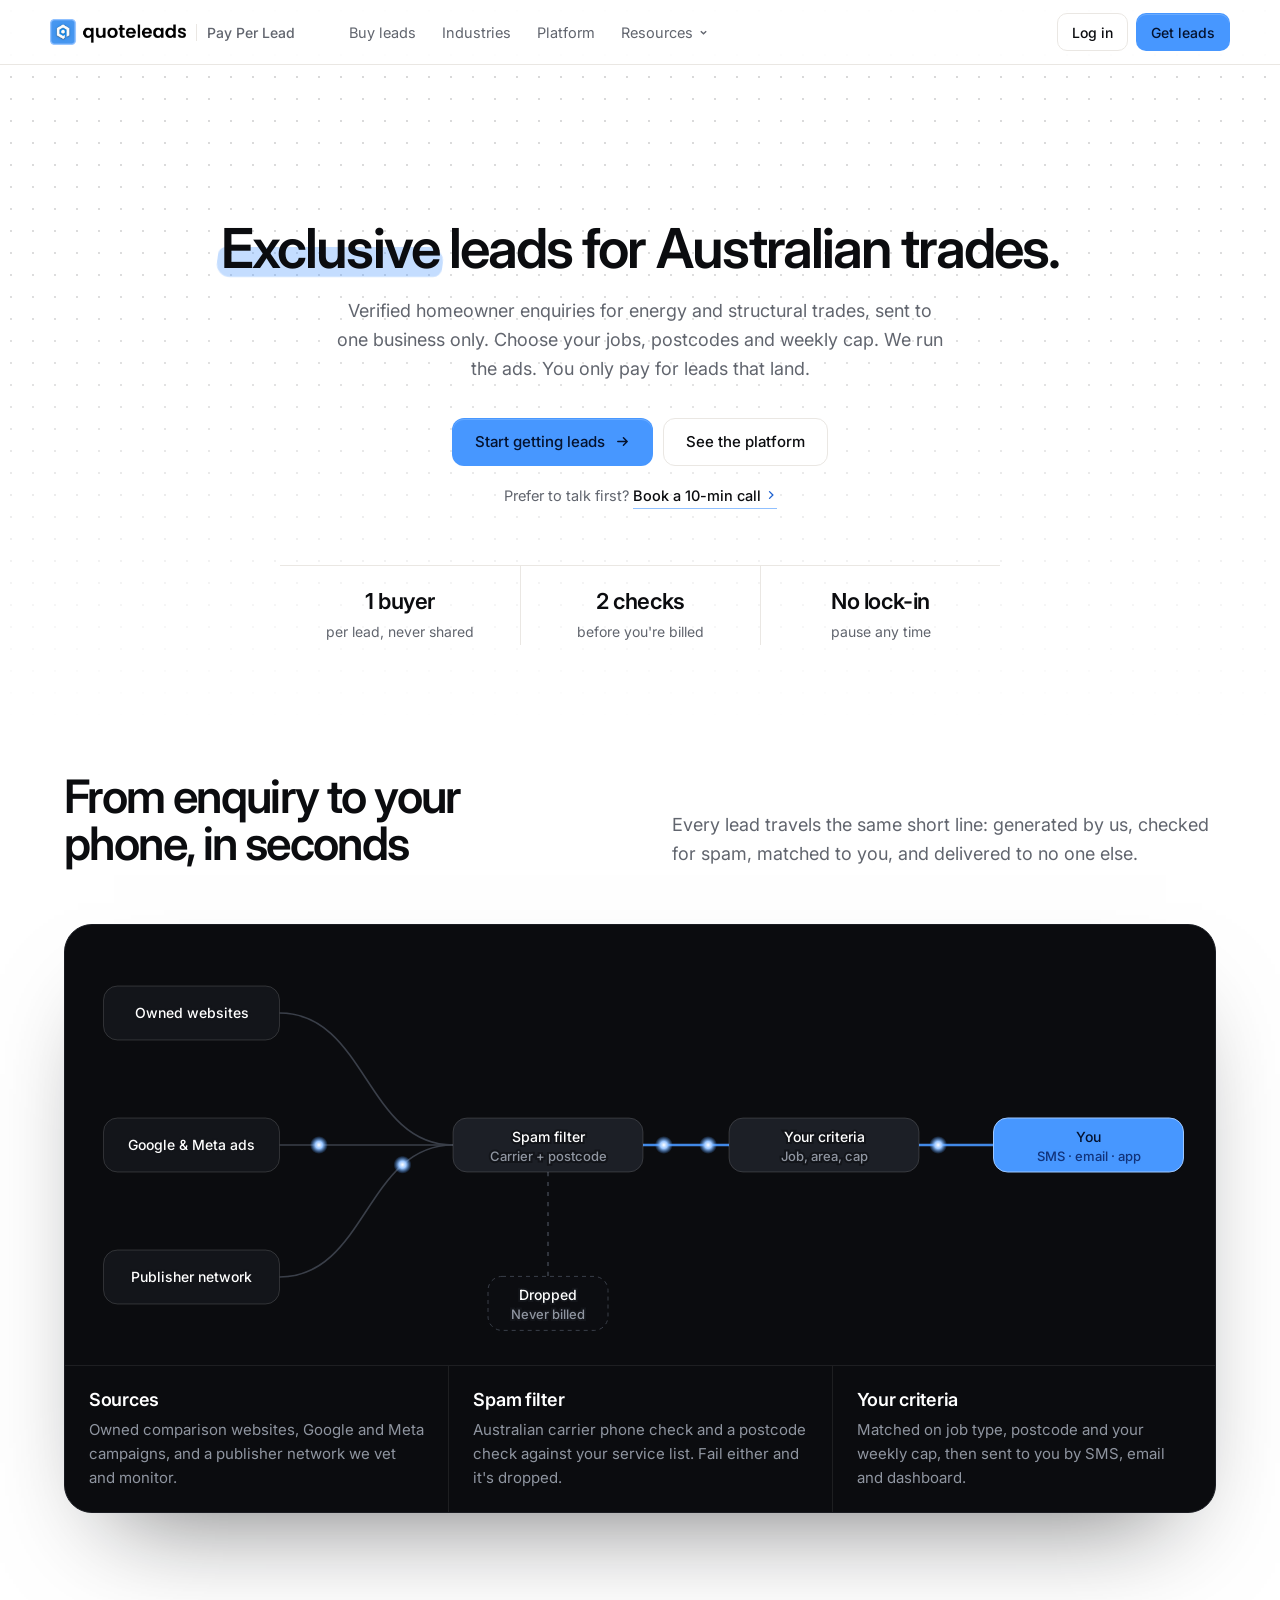
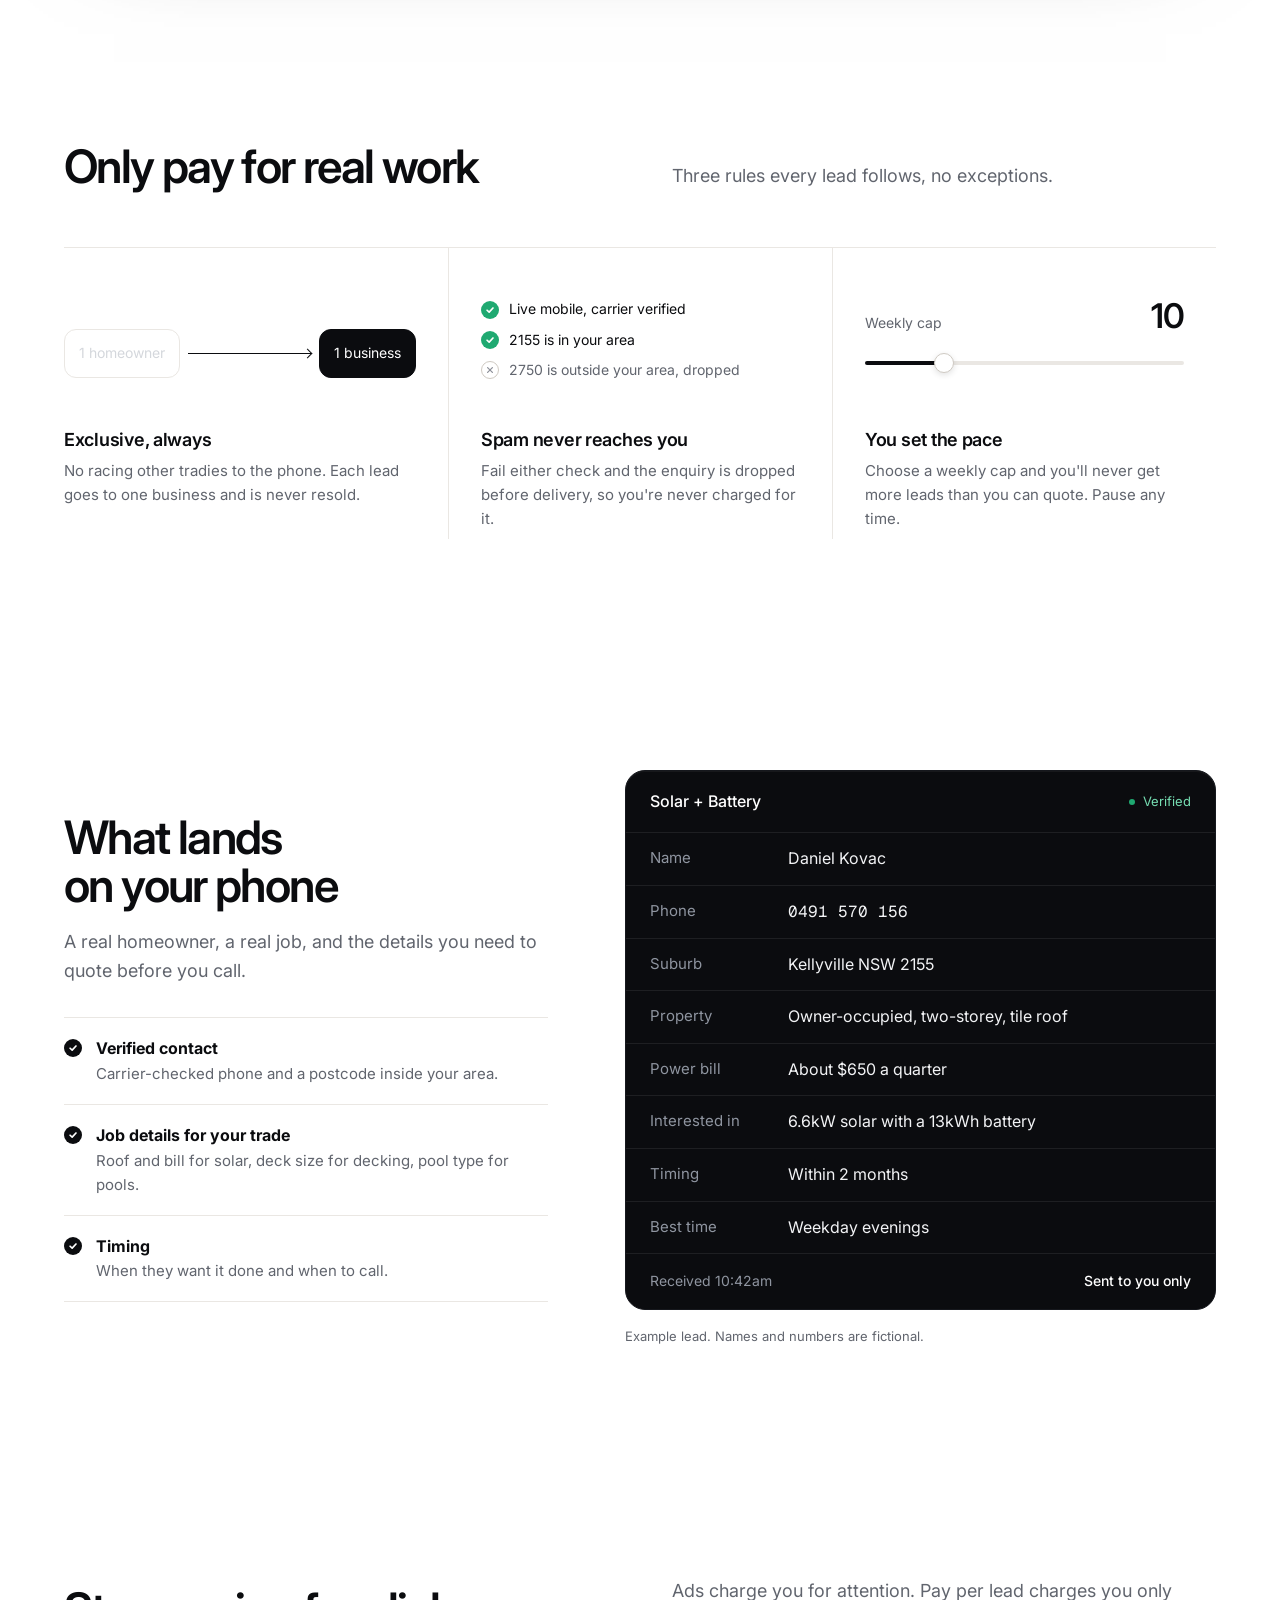
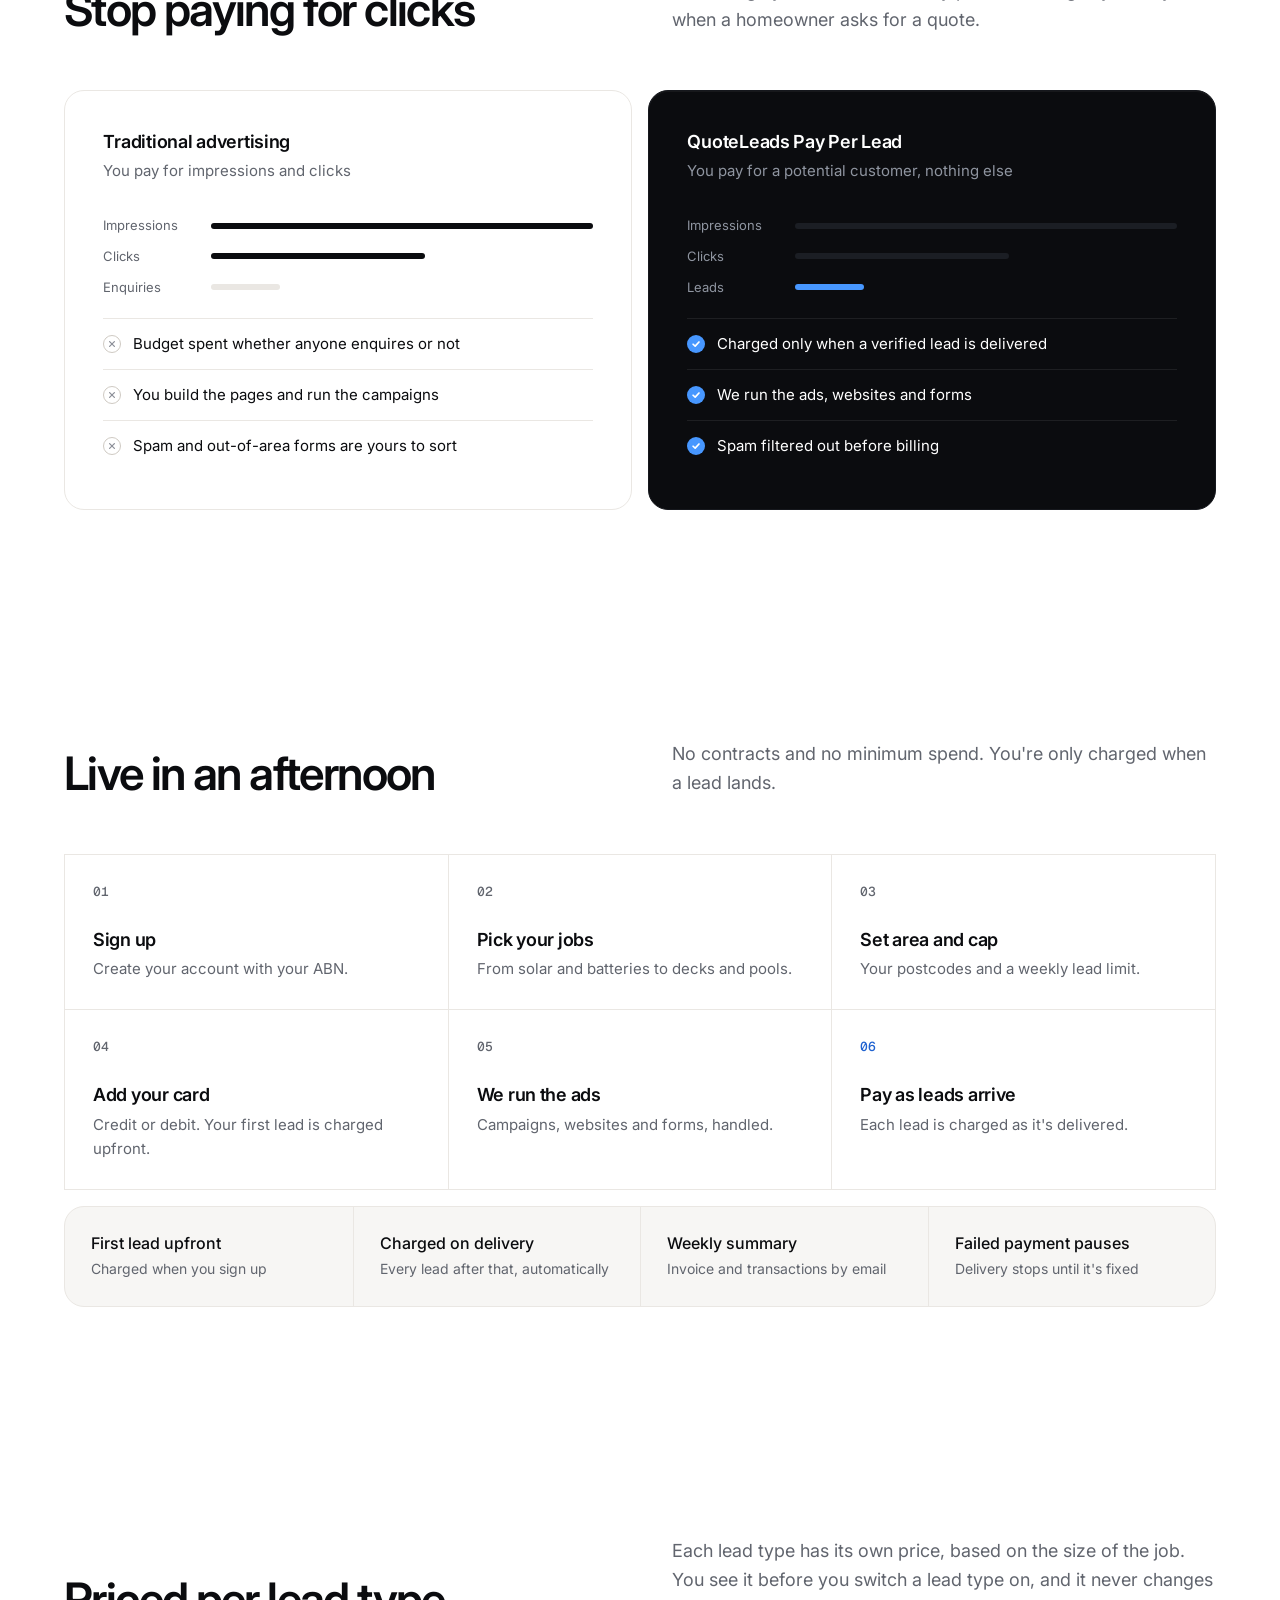
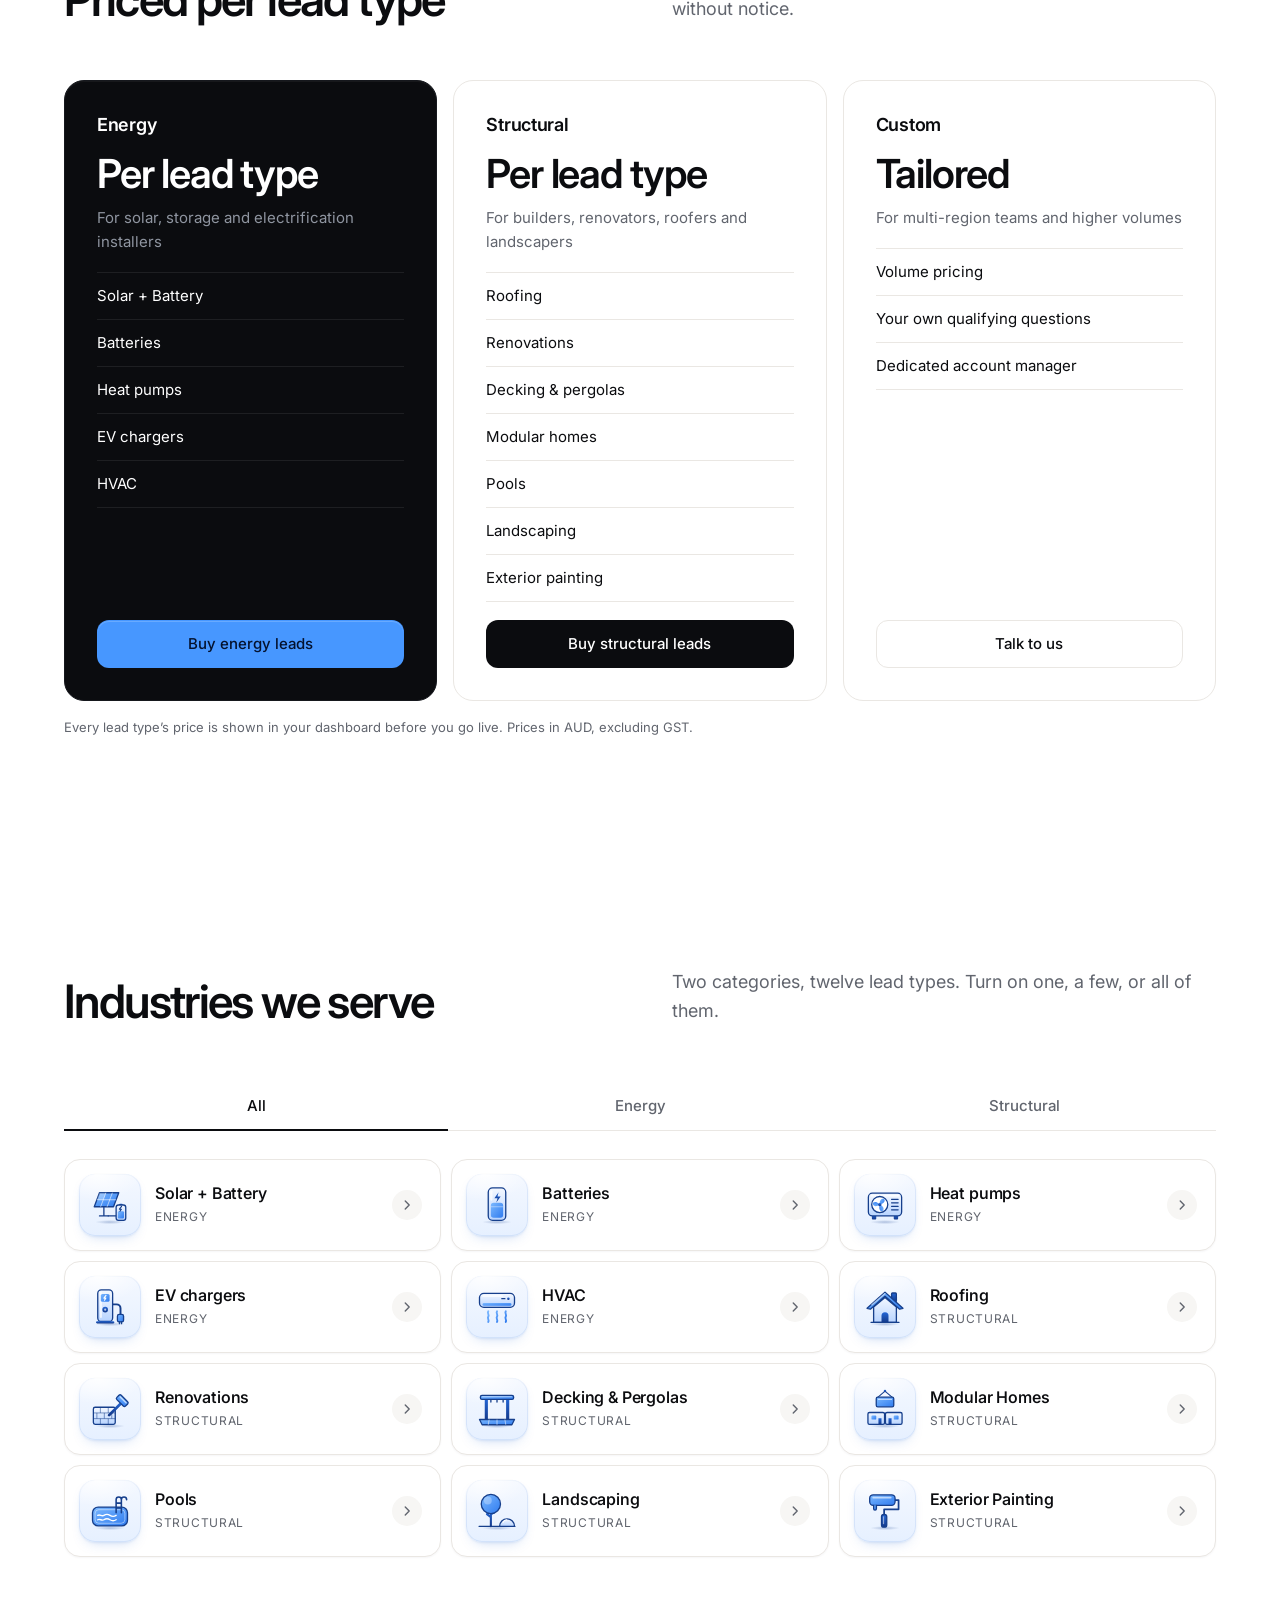
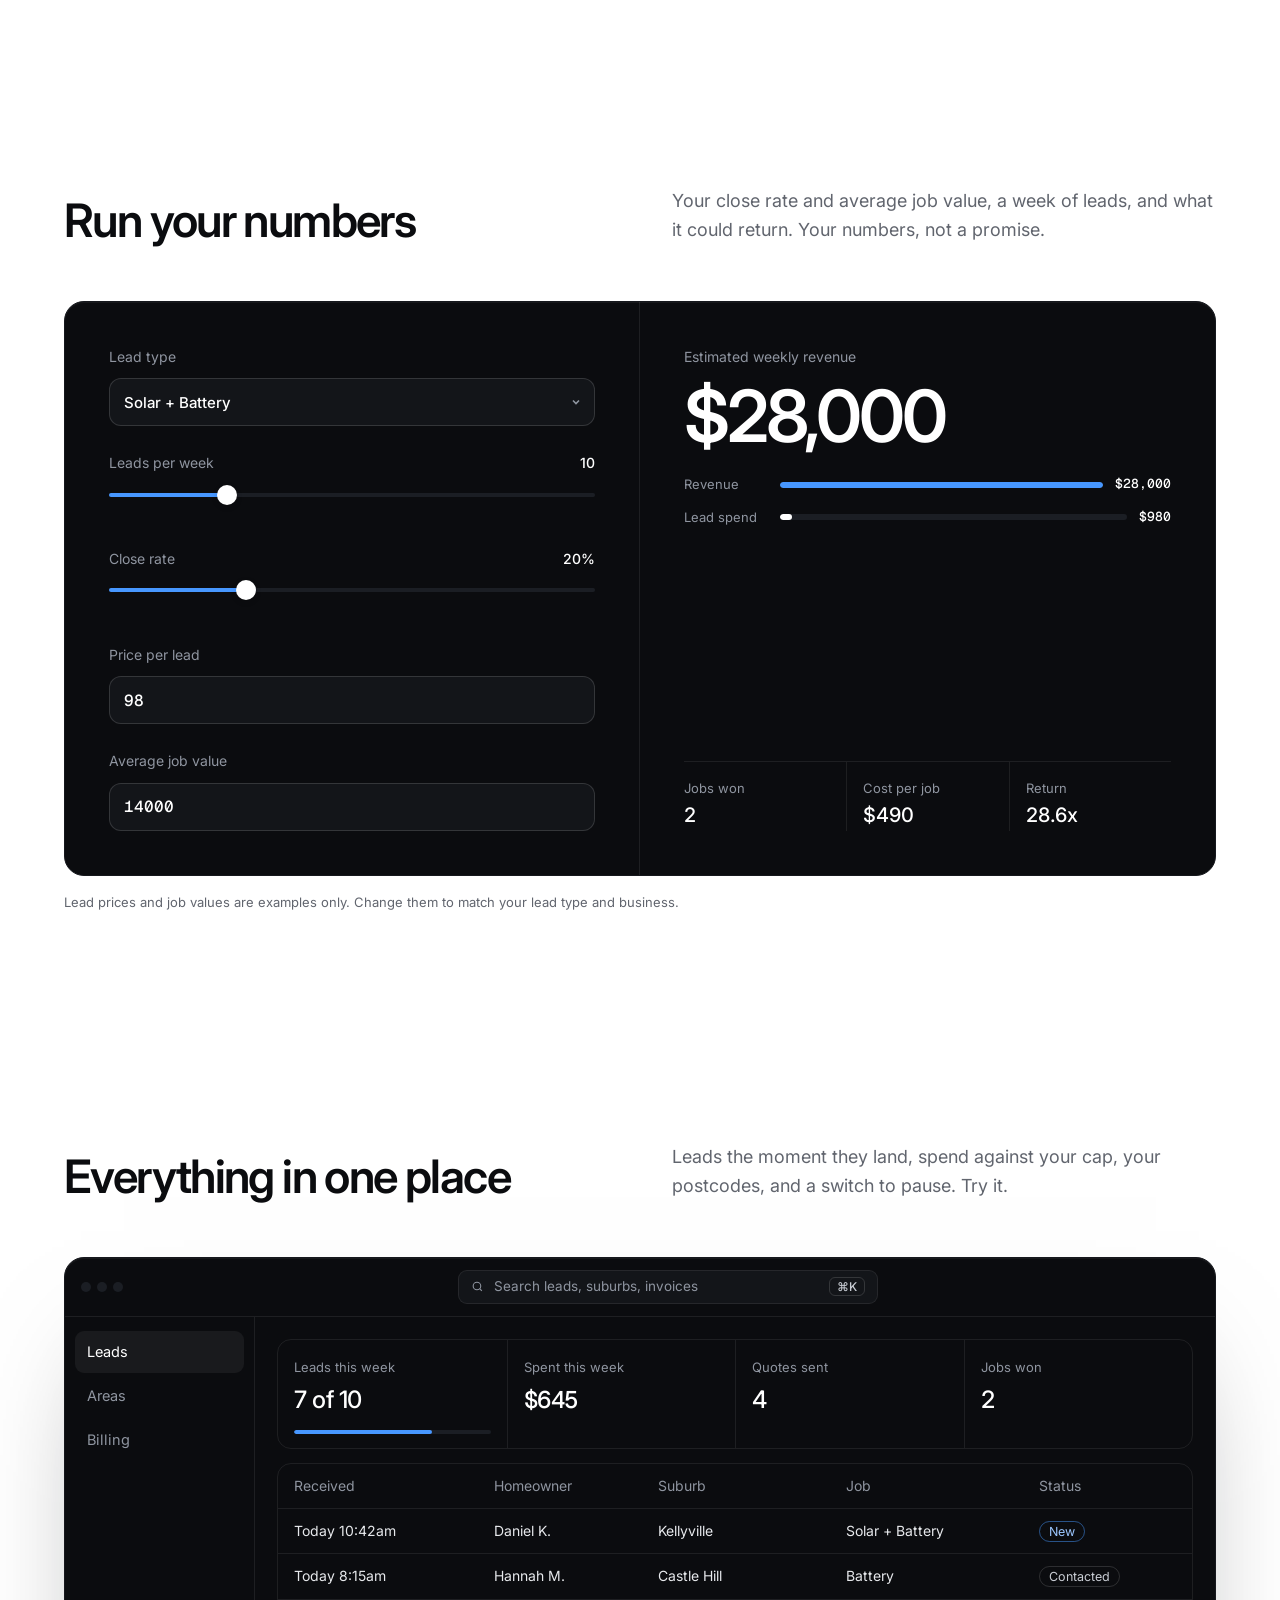
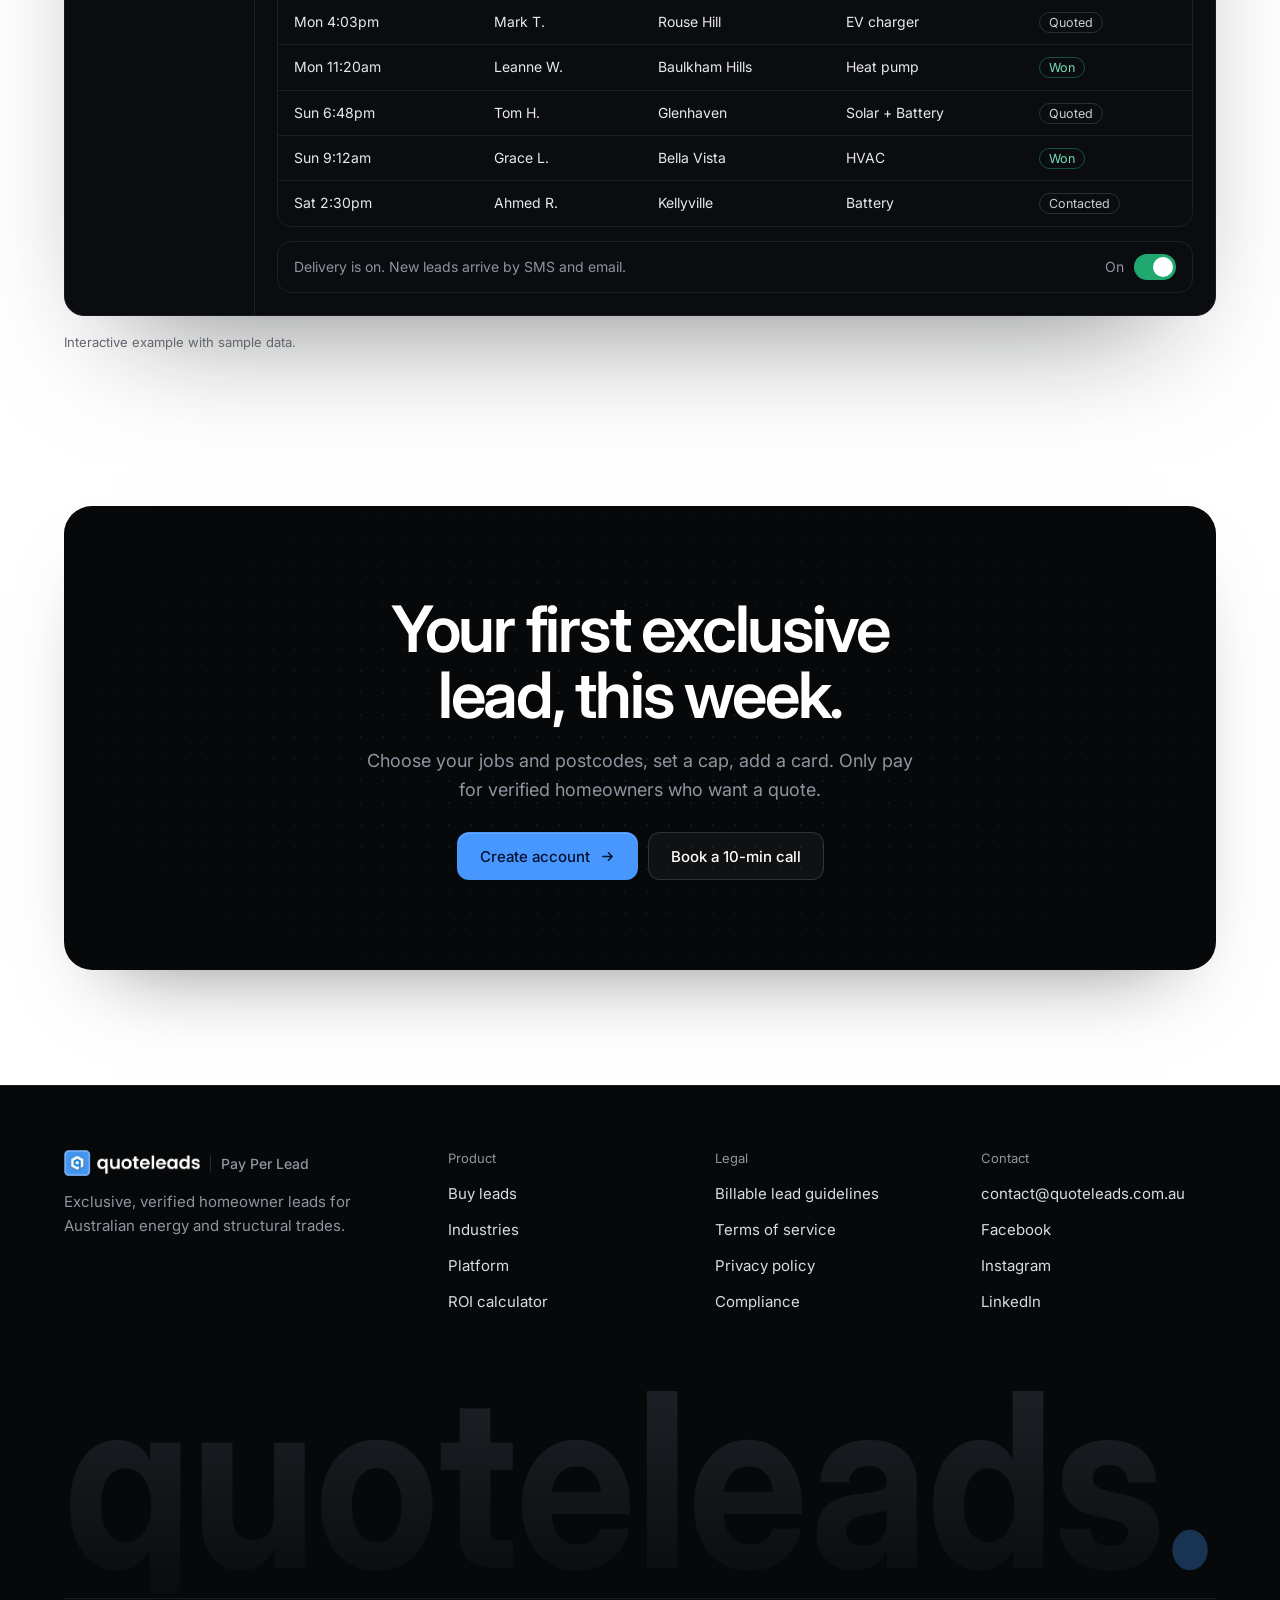
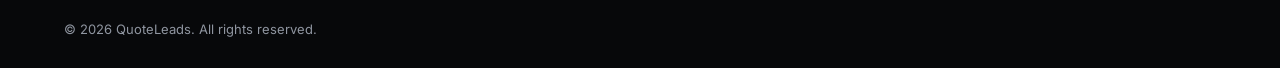
==== commit aad37397: "Apply brand assets, colours and fonts to home page Co-Authored-By: Claude Opus 5.5 <noreply@anthropi" ====
--- a/index.html
+++ b/index.html
@@ -3,21 +3,26 @@
 <head>
 <meta charset="utf-8">
 <meta name="viewport" content="width=device-width, initial-scale=1">
-<title>QuoteOne Home</title>
+<title>QuoteLeads Pay Per Lead</title>
+<meta name="robots" content="noindex, nofollow">
+<meta name="description" content="Exclusive, verified homeowner leads for Australian energy and structural trades. Pay only for leads delivered.">
+<link rel="icon" href="brand/favicon.ico">
+<link rel="apple-touch-icon" href="brand/mark.png">
 <link rel="preconnect" href="https://fonts.googleapis.com">
 <link rel="preconnect" href="https://fonts.gstatic.com" crossorigin>
-<link href="https://fonts.googleapis.com/css2?family=Geist:wght@400;500;600;700&family=Geist+Mono:wght@500&display=swap" rel="stylesheet">
+<link href="https://fonts.googleapis.com/css2?family=Inter:wght@400;500;600;700&family=Geist+Mono:wght@500&display=swap" rel="stylesheet">
+<link href="https://api.fontshare.com/v2/css?f[]=general-sans@500,600,700&display=swap" rel="stylesheet">
 <style>
 /* VOICE occasion, but restrained: a quietly expensive product site
    IDEA scale: a flat field of homes to the horizon, every enquiry lifting out and landing with one business
    PICTURE hero: type only, big and quiet
-   COLOUR light: white hero on a faint dot field, a few dark accent panels, dark footer; teal #14C2C9 used only as the signal
+   COLOUR light: white hero on a faint dot field, a few dark accent panels, dark footer; teal #4797FF used only as the signal
    TYPE Geist 600-700 tight display, Geist text, Geist Mono for figures
    LAYOUT generous whitespace, one idea per section, hairline rules, 12-col rhythm; phone: title, picture, buttons */
-:root{color-scheme:light;--r:#14C2C9;--r2:#0A7C83;--void:#07080A;--dk:#0B0C0F;--dk2:#131519;--dk3:#1B1E24;--bd:rgba(255,255,255,.08);--bd2:rgba(255,255,255,.14);--mu-d:#8F95A0;--bg:#FFFFFF;--paper:#F7F6F4;--ink:#0B0C0F;--mu:#61656E;--ln:#EAE7E3;--ok:#1FA971;--okt:#76DDB2}
+:root{color-scheme:light;--r:#4797FF;--r2:#1F62D0;--void:#07080A;--dk:#0B0C0F;--dk2:#131519;--dk3:#1B1E24;--bd:rgba(255,255,255,.08);--bd2:rgba(255,255,255,.14);--mu-d:#8F95A0;--bg:#FFFFFF;--paper:#F7F6F4;--ink:#0B0C0F;--mu:#61656E;--ln:#EAE7E3;--ok:#1FA971;--okt:#76DDB2}
 *{box-sizing:border-box;min-width:0}
 html{scroll-padding-top:88px;scroll-behavior:smooth}
-body{margin:0;background:var(--bg);color:var(--ink);font:16px/1.6 Geist,Inter,system-ui,sans-serif;overflow-x:clip;-webkit-font-smoothing:antialiased}
+body{margin:0;background:var(--bg);color:var(--ink);font:16px/1.6 Inter,system-ui,sans-serif;overflow-x:clip;-webkit-font-smoothing:antialiased}
 a{color:inherit}
 h1,h2,h3{margin:0;letter-spacing:-.035em;line-height:1.04;text-wrap:balance;font-weight:600}
 h1{font-size:clamp(42px,5.6vw,76px)}
@@ -28,11 +33,11 @@
 .wrap{max-width:1180px;margin:0 auto}
 .lede{font-size:18px;color:var(--mu);max-width:56ch;margin-top:18px}
 .num{font-family:"Geist Mono",ui-monospace,monospace;font-variant-numeric:tabular-nums}
-.btn{display:inline-flex;align-items:center;justify-content:center;gap:10px;min-height:48px;padding:0 22px;border-radius:12px;font:500 15px Geist,sans-serif;text-decoration:none;border:1px solid transparent;cursor:pointer;white-space:nowrap;transition:background .2s,border-color .2s,color .2s}
+.btn{display:inline-flex;align-items:center;justify-content:center;gap:10px;min-height:48px;padding:0 22px;border-radius:12px;font:500 15px Inter,sans-serif;text-decoration:none;border:1px solid transparent;cursor:pointer;white-space:nowrap;transition:background .2s,border-color .2s,color .2s}
 .btn svg{width:15px;height:15px}
 a:focus-visible,button:focus-visible,input:focus-visible{outline:2px solid var(--r);outline-offset:3px}
-.btn.r{background:var(--r);color:#041416;box-shadow:inset 0 1px 0 rgba(255,255,255,.18)}
-.btn.r:hover{background:#3DD6DC}
+.btn.r{background:var(--r);color:#04122E;box-shadow:inset 0 1px 0 rgba(255,255,255,.18)}
+.btn.r:hover{background:#6AACFF}
 .btn.g{border-color:var(--bd2);color:#fff;background:rgba(255,255,255,.03)}
 .btn.g:hover{border-color:rgba(255,255,255,.32)}
 .btn.k{background:var(--ink);color:#fff}
@@ -48,11 +53,11 @@
 header{position:fixed;top:0;left:0;right:0;z-index:30;background:rgba(7,8,10,.78);backdrop-filter:blur(16px) saturate(1.3);-webkit-backdrop-filter:blur(16px) saturate(1.3);border-bottom:1px solid var(--bd)}
 .nav{max-width:1180px;margin:0 auto;display:flex;align-items:center;gap:24px;height:64px;padding:0 max(5vw,20px);color:#fff}
 @media(min-width:1260px){.nav{padding:0}}
-.logo{display:flex;align-items:center;gap:10px;text-decoration:none;font:600 18px Geist,sans-serif;letter-spacing:-.02em;color:#fff}
+.logo{display:flex;align-items:center;gap:10px;text-decoration:none;font:600 18px Inter,sans-serif;letter-spacing:-.02em;color:#fff}
 .logo svg{width:24px;height:24px;flex:none}
 .links{display:flex;gap:2px;list-style:none;padding:0;margin:0 0 0 18px}
 .links>li{position:relative}
-.links a,.links button{display:flex;align-items:center;gap:6px;min-height:44px;padding:0 12px;border-radius:8px;color:#B9BEC6;text-decoration:none;font:400 14.5px Geist,sans-serif;background:none;border:0;cursor:pointer}
+.links a,.links button{display:flex;align-items:center;gap:6px;min-height:44px;padding:0 12px;border-radius:8px;color:#B9BEC6;text-decoration:none;font:400 14.5px Inter,sans-serif;background:none;border:0;cursor:pointer}
 .links a:hover,.links button:hover,.links button[aria-expanded=true]{color:#fff}
 .caret{width:9px;height:9px;transition:transform .2s}
 button[aria-expanded=true] .caret{transform:rotate(180deg)}
@@ -67,7 +72,7 @@
 @media(max-width:880px){.burger{display:grid}.links,.navcta{display:none}.nav.open{flex-wrap:wrap;height:auto;padding-block:10px 16px}.nav.open .links{display:flex;flex-direction:column;width:100%;order:3;margin:8px 0 0}.nav.open .navcta{display:flex;width:100%;order:4;margin:6px 0 0}.nav.open .navcta .btn{flex:1;min-height:46px}.menu{position:static;width:auto;border:0;background:none;box-shadow:none;padding:0 0 0 8px}}
 /* hero */
 .hero{background:var(--void);color:#fff;position:relative;overflow:hidden;padding-top:clamp(128px,13vw,180px);padding-bottom:0}
-.hero::before{content:"";position:absolute;inset:0;background:radial-gradient(55% 45% at 72% 100%,rgba(20,194,201,.2),transparent 70%);pointer-events:none}
+.hero::before{content:"";position:absolute;inset:0;background:radial-gradient(55% 45% at 72% 100%,rgba(71,151,255,.2),transparent 70%);pointer-events:none}
 .hgrid{position:relative;display:grid;grid-template-columns:minmax(0,1fr);gap:clamp(24px,4vw,64px)}
 .htext{padding-bottom:clamp(72px,9vw,128px);max-width:780px}
 .hero .lede{color:var(--mu-d);font-size:18px}
@@ -95,13 +100,13 @@
 /* route */
 .route{border-radius:20px;overflow:hidden}
 .track{position:relative;height:2px;left:32px;width:75%;background:linear-gradient(90deg,var(--bd2),var(--r));top:44px}
-.track i{position:absolute;top:50%;left:0;width:10px;height:10px;margin:-5px 0 0 -5px;border-radius:50%;background:#fff;box-shadow:0 0 0 4px rgba(20,194,201,.35);animation:ride 5.5s cubic-bezier(.5,0,.5,1) infinite}
+.track i{position:absolute;top:50%;left:0;width:10px;height:10px;margin:-5px 0 0 -5px;border-radius:50%;background:#fff;box-shadow:0 0 0 4px rgba(71,151,255,.35);animation:ride 5.5s cubic-bezier(.5,0,.5,1) infinite}
 @keyframes ride{0%{left:0;opacity:0}8%{opacity:1}92%{opacity:1}100%{left:100%;opacity:0}}
 .stops{display:grid;grid-template-columns:repeat(4,minmax(0,1fr));list-style:none;margin:0;padding:0}
 .stops li{padding:28px 32px 36px;position:relative}
 .stops li+li{border-left:1px solid var(--bd)}
 .pin{width:30px;height:30px;border-radius:50%;background:var(--dk);border:1px solid var(--bd2);display:grid;place-items:center;font:500 13px "Geist Mono",monospace;color:var(--mu-d);position:relative;z-index:1}
-.stops li:last-child .pin{background:var(--r);border-color:var(--r);color:#041416}
+.stops li:last-child .pin{background:var(--r);border-color:var(--r);color:#04122E}
 .stops h3{margin-top:28px}
 .stops p{color:var(--mu-d);font-size:15px;margin-top:6px}
 .stops ul{list-style:none;padding:0;margin:18px 0 0;display:grid;gap:8px;font-size:14px;color:#D4D7DC}
@@ -218,7 +223,7 @@
 .f label b{color:#fff;font-weight:500;white-space:nowrap}
 .f input[type=number]{width:100%;min-height:48px;margin-top:10px;padding:0 14px;border-radius:12px;border:1px solid var(--bd2);background:var(--dk2);color:#fff;font:500 16px "Geist Mono",monospace}
 .seg{display:grid;grid-template-columns:1fr 1fr;gap:4px;padding:4px;border-radius:12px;background:var(--dk2);border:1px solid var(--bd);margin-top:10px}
-.seg button{min-height:42px;border-radius:9px;border:0;background:none;color:var(--mu-d);font:500 14px Geist,sans-serif;cursor:pointer}
+.seg button{min-height:42px;border-radius:9px;border:0;background:none;color:var(--mu-d);font:500 14px Inter,sans-serif;cursor:pointer}
 .seg button[aria-pressed=true]{background:#fff;color:var(--ink)}
 .outs{padding:clamp(24px,3.5vw,44px);display:flex;flex-direction:column;gap:22px}
 .outs .k{color:var(--mu-d);font-size:14px}
@@ -242,10 +247,10 @@
 .abar .dots i{width:10px;height:10px;border-radius:50%;background:var(--dk3)}
 .kbar{flex:1;max-width:420px;margin:0 auto;display:flex;align-items:center;gap:10px;min-height:34px;padding:0 12px;border-radius:9px;background:var(--dk2);border:1px solid var(--bd);color:var(--mu-d);font-size:13.5px}
 .kbar span{overflow:hidden;white-space:nowrap;text-overflow:ellipsis}
-.kbar kbd{margin-left:auto;font:500 12px Geist,sans-serif;padding:1px 7px;border-radius:6px;border:1px solid var(--bd2);color:#C9CDD4}
+.kbar kbd{margin-left:auto;font:500 12px Inter,sans-serif;padding:1px 7px;border-radius:6px;border:1px solid var(--bd2);color:#C9CDD4}
 .abody{display:grid;grid-template-columns:190px minmax(0,1fr)}
 .side{padding:14px 10px;display:flex;flex-direction:column;gap:2px;border-right:1px solid var(--bd)}
-.side button{display:flex;align-items:center;gap:10px;min-height:42px;padding:0 12px;border-radius:9px;color:var(--mu-d);font:400 14.5px Geist,sans-serif;cursor:pointer;background:none;border:0;text-align:left}
+.side button{display:flex;align-items:center;gap:10px;min-height:42px;padding:0 12px;border-radius:9px;color:var(--mu-d);font:400 14.5px Inter,sans-serif;cursor:pointer;background:none;border:0;text-align:left}
 .side button[aria-selected=true]{background:rgba(255,255,255,.06);color:#fff}
 .pane{padding:22px;display:grid;gap:14px;align-content:start;min-height:450px}
 .kpis{display:grid;grid-template-columns:repeat(4,minmax(0,1fr));border:1px solid var(--bd);border-radius:14px;overflow:hidden}
@@ -262,7 +267,7 @@
 .tw tr:last-child td{border-bottom:0}
 .tw .r{text-align:right}
 .st{font-size:12.5px;padding:2px 9px;border-radius:999px;border:1px solid var(--bd2);color:#C9CDD4}
-.st.new{border-color:rgba(20,194,201,.5);color:#7FE6EA}
+.st.new{border-color:rgba(71,151,255,.5);color:#9CC7FF}
 .st.won{border-color:rgba(31,169,113,.45);color:var(--okt)}
 .row2{display:flex;justify-content:space-between;align-items:center;gap:16px;flex-wrap:wrap;border:1px solid var(--bd);border-radius:14px;padding:12px 16px}
 .row2 span{color:var(--mu-d);font-size:14px}
@@ -273,7 +278,7 @@
 .sw input:not(:checked)::after{left:3px}
 .pcs{display:flex;flex-wrap:wrap;gap:8px}
 .pcs button{display:inline-flex;align-items:center;gap:8px;min-height:40px;padding:0 8px 0 14px;border-radius:10px;border:1px solid var(--bd2);background:none;color:#fff;font:500 14px "Geist Mono",monospace;cursor:pointer}
-.pcs button span{width:20px;height:20px;border-radius:6px;display:grid;place-items:center;color:var(--mu-d);font:400 14px Geist,sans-serif}
+.pcs button span{width:20px;height:20px;border-radius:6px;display:grid;place-items:center;color:var(--mu-d);font:400 14px Inter,sans-serif}
 .pcs button:hover{border-color:var(--r)}
 .addpc{display:flex;gap:8px;flex-wrap:wrap}
 .addpc input{flex:1;min-width:140px;min-height:44px;padding:0 14px;border-radius:10px;border:1px solid var(--bd2);background:var(--dk2);color:#fff;font:500 16px "Geist Mono",monospace}
@@ -285,13 +290,13 @@
 @media(max-width:420px){.kpis{grid-template-columns:minmax(0,1fr)}.kpi+.kpi{border-left:0;border-top:1px solid var(--bd)}}
 /* cta + footer */
 .cta{background:var(--void);color:#fff;position:relative;overflow:hidden;text-align:center}
-.cta::before{content:"";position:absolute;left:50%;bottom:-40%;width:70%;height:80%;transform:translateX(-50%);background:radial-gradient(closest-side,rgba(20,194,201,.35),transparent);pointer-events:none}
+.cta::before{content:"";position:absolute;left:50%;bottom:-40%;width:70%;height:80%;transform:translateX(-50%);background:radial-gradient(closest-side,rgba(71,151,255,.35),transparent);pointer-events:none}
 .cta .wrap{position:relative;display:grid;justify-items:center;gap:18px}
 .cta h2{font-size:clamp(36px,5vw,64px);max-width:15ch}
 .cta p{color:var(--mu-d);font-size:18px;max-width:50ch}
 footer{background:var(--void);color:#fff;padding:0 max(5vw,20px) 28px;border-top:1px solid var(--bd)}
 .fgrid{display:grid;grid-template-columns:minmax(0,1.5fr) repeat(3,minmax(0,1fr));gap:32px;padding-top:64px}
-footer h4{margin:0 0 10px;font:400 13px Geist,sans-serif;color:var(--mu-d)}
+footer h4{margin:0 0 10px;font:400 13px Inter,sans-serif;color:var(--mu-d)}
 footer ul{list-style:none;margin:0;padding:0;display:grid}
 footer li a{display:inline-flex;min-height:36px;align-items:center;text-decoration:none;color:#D9DCE1;font-size:15px}
 footer li a:hover{color:#fff}
@@ -319,7 +324,7 @@
 header .btn.g:hover,.hero .btn.g:hover{border-color:#BDB8B1}
 .hero{background:#fff;color:var(--ink)}
 .hero::before{background:radial-gradient(circle,rgba(11,12,15,.16) 1px,transparent 1.5px) 0 0/22px 22px;-webkit-mask-image:linear-gradient(to bottom,#000 0%,rgba(0,0,0,.85) 45%,transparent 100%);mask-image:linear-gradient(to bottom,#000 0%,rgba(0,0,0,.85) 45%,transparent 100%)}
-.hero::after{content:"";position:absolute;inset:0;background:radial-gradient(45% 55% at 85% 10%,rgba(20,194,201,.10),transparent 70%);pointer-events:none}
+.hero::after{content:"";position:absolute;inset:0;background:radial-gradient(45% 55% at 85% 10%,rgba(71,151,255,.10),transparent 70%);pointer-events:none}
 .hero .lede{color:var(--mu)}
 .hero .stats{border-top-color:var(--ln)}
 .hero .stats div+div{border-left-color:var(--ln)}
@@ -336,7 +341,7 @@
 .lite .stops ul{color:#3A3E45}
 .lite .stops ul li::before{background:#B5B1AB}
 .lite .track{background:linear-gradient(90deg,var(--ln),var(--r))}
-.lite .track i{box-shadow:0 0 0 4px rgba(20,194,201,.25),0 1px 3px rgba(11,12,15,.2)}
+.lite .track i{box-shadow:0 0 0 4px rgba(71,151,255,.25),0 1px 3px rgba(11,12,15,.2)}
 .hero .htext{margin:0 auto;text-align:center;max-width:860px}
 .hero{padding-top:clamp(180px,17vw,240px)}
 @media(max-width:600px){.hero{padding-top:176px}}
@@ -347,7 +352,7 @@
 .hero::after{display:none}
 .hero h1{font-size:clamp(34px,4.3vw,58px);line-height:1.12}
 .hl{position:relative;display:inline-block;white-space:nowrap;z-index:0}
-.hl::before{content:"";position:absolute;z-index:-1;left:-.08em;right:-.08em;top:48%;bottom:.04em;background:rgba(20,194,201,.32);border-radius:.12em .3em .14em .28em;transform:skewX(-8deg) scaleX(0);transform-origin:left;animation:swipe .8s .3s cubic-bezier(.6,0,.2,1) forwards}
+.hl::before{content:"";position:absolute;z-index:-1;left:-.08em;right:-.08em;top:48%;bottom:.04em;background:rgba(71,151,255,.32);border-radius:.12em .3em .14em .28em;transform:skewX(-8deg) scaleX(0);transform-origin:left;animation:swipe .8s .3s cubic-bezier(.6,0,.2,1) forwards}
 @keyframes swipe{to{transform:skewX(-8deg) scaleX(1)}}
 @media(prefers-reduced-motion:reduce){.hl::before{animation:none;transform:skewX(-8deg)}}
 /* sources flow graphic */
@@ -370,12 +375,12 @@
 .cr span{color:var(--mu)}
 .cr b{font-weight:500}
 .tk{width:18px;height:18px;border-radius:50%;background:var(--r);display:grid;place-items:center}
-.tk svg{width:10px;height:10px;color:#041416}
+.tk svg{width:10px;height:10px;color:#04122E}
 .outc{background:var(--dk);color:#fff;border:1px solid #16181D;box-shadow:0 24px 48px -22px rgba(11,12,15,.55)}
-.nt{display:flex;align-items:center;gap:8px;font-size:12.5px;color:#7FE6EA;margin-bottom:12px}
+.nt{display:flex;align-items:center;gap:8px;font-size:12.5px;color:#9CC7FF;margin-bottom:12px}
 .nt em{font-style:normal;color:var(--mu-d);margin-left:auto}
-.pdot{width:7px;height:7px;border-radius:50%;background:var(--r);box-shadow:0 0 0 0 rgba(20,194,201,.6);animation:ping 2s infinite}
-@keyframes ping{70%{box-shadow:0 0 0 8px rgba(20,194,201,0)}100%{box-shadow:0 0 0 0 rgba(20,194,201,0)}}
+.pdot{width:7px;height:7px;border-radius:50%;background:var(--r);box-shadow:0 0 0 0 rgba(71,151,255,.6);animation:ping 2s infinite}
+@keyframes ping{70%{box-shadow:0 0 0 8px rgba(71,151,255,0)}100%{box-shadow:0 0 0 0 rgba(71,151,255,0)}}
 .outc b{display:block;font-size:17px;font-weight:600;letter-spacing:-.01em}
 .outc p{color:var(--mu-d);font-size:14px;margin-top:2px}
 .one{display:flex;align-items:center;gap:8px;margin-top:14px;padding-top:12px;border-top:1px solid var(--bd);font-size:13px;color:#D4D7DC}
@@ -386,7 +391,7 @@
 .rpanel{background:var(--dk);border-radius:28px;color:#fff;overflow:hidden;border:1px solid #1A1C22;box-shadow:0 50px 100px -50px rgba(10,11,14,.6)}
 .rfig{position:relative;height:440px}
 .rfig svg{position:absolute;inset:0;width:100%;height:100%}
-.rfig text{font:500 14px Geist,sans-serif;fill:#fff;paint-order:stroke;stroke:var(--dk);stroke-width:4px}
+.rfig text{font:500 14px Inter,sans-serif;fill:#fff;paint-order:stroke;stroke:var(--dk);stroke-width:4px}
 .rfig text.s{fill:var(--mu-d);font-size:13px}
 .rleg{display:grid;grid-template-columns:repeat(3,minmax(0,1fr));border-top:1px solid var(--bd)}
 .rleg div{padding:22px 24px}
@@ -394,7 +399,7 @@
 .rleg p{color:var(--mu-d);font-size:15px;margin-top:6px}
 @media(max-width:820px){.rfig{height:640px}.rleg{grid-template-columns:minmax(0,1fr)}.rleg div+div{border-left:0;border-top:1px solid var(--bd)}}
 .sel{position:relative;margin-top:10px}
-.sel select{appearance:none;-webkit-appearance:none;width:100%;min-height:48px;padding:0 40px 0 14px;border-radius:12px;border:1px solid var(--bd2);background:var(--dk2);color:#fff;font:500 15px Geist,sans-serif;cursor:pointer}
+.sel select{appearance:none;-webkit-appearance:none;width:100%;min-height:48px;padding:0 40px 0 14px;border-radius:12px;border:1px solid var(--bd2);background:var(--dk2);color:#fff;font:500 15px Inter,sans-serif;cursor:pointer}
 .sel select optgroup,.sel select option{background:#13151A;color:#fff}
 .sel svg{position:absolute;right:14px;top:50%;width:10px;height:10px;transform:translateY(-50%);color:var(--mu-d);pointer-events:none}
 .cta{background:#fff;color:var(--ink);padding-top:clamp(24px,3vw,48px)}
@@ -403,10 +408,10 @@
 .cta .wrap::before{content:"";position:absolute;inset:0;background:radial-gradient(circle,rgba(255,255,255,.07) 1px,transparent 1.5px) 0 0/22px 22px;-webkit-mask-image:radial-gradient(70% 80% at 50% 50%,#000,transparent);mask-image:radial-gradient(70% 80% at 50% 50%,#000,transparent);pointer-events:none}
 .cta .wrap>*{position:relative}
 .cta .btn.g{border-color:var(--bd2);color:#fff;background:rgba(255,255,255,.04)}
-.logo{font:600 21px Geist,sans-serif;letter-spacing:-.035em;gap:0}
+.logo{font:600 21px Inter,sans-serif;letter-spacing:-.035em;gap:0}
 .logo .ld{color:var(--r)}
 .tabs2{display:grid;grid-template-columns:repeat(3,minmax(0,1fr));border-bottom:1px solid var(--ln);margin-bottom:28px}
-.tabs2 button{background:none;border:0;border-bottom:2px solid transparent;margin-bottom:-1px;padding:14px 8px;font:500 15px Geist,sans-serif;color:var(--mu);cursor:pointer}
+.tabs2 button{background:none;border:0;border-bottom:2px solid transparent;margin-bottom:-1px;padding:14px 8px;font:500 15px Inter,sans-serif;color:var(--mu);cursor:pointer}
 .tabs2 button[aria-selected=true]{color:var(--ink);border-bottom-color:var(--ink)}
 .tiles{display:grid;grid-template-columns:repeat(3,minmax(0,1fr));gap:10px}
 .tile{display:grid;grid-template-columns:auto minmax(0,1fr);grid-template-rows:auto auto;column-gap:14px;align-items:center;padding:16px;border-radius:16px;background:var(--paper);border:1px solid transparent;color:var(--ink);text-decoration:none;transition:background .15s,border-color .15s}
@@ -414,7 +419,7 @@
 .tile svg{width:40px;height:40px}
 .tile b{font-size:16px;font-weight:500;letter-spacing:-.01em;line-height:1.25;align-self:end}
 .tile span{font-size:13px;color:var(--mu);align-self:start;margin-top:2px}
-.tile:hover{background:#EAF9FA;border-color:rgba(20,194,201,.45)}
+.tile:hover{background:#EDF4FF;border-color:rgba(71,151,255,.45)}
 .tile:hover .ti{background:#fff}
 .tile[hidden]{display:none}
 @media(max-width:600px){.hm{display:none}}
@@ -424,37 +429,42 @@
 
 /* premium tiles */
 .tile{grid-template-columns:auto minmax(0,1fr) auto;padding:14px 18px 14px 14px;background:#fff;border:1px solid var(--ln);box-shadow:0 1px 2px rgba(16,24,40,.04),0 1px 0 rgba(255,255,255,.8) inset;transition:transform .2s cubic-bezier(.2,.7,.2,1),box-shadow .2s,border-color .2s}
-.tile .ti{width:62px;height:62px;border-radius:16px;background:linear-gradient(180deg,#F6FDFD 0%,#E3F6F7 100%);box-shadow:inset 0 0 0 1px rgba(11,105,112,.10),inset 0 1px 0 #fff,0 1px 2px rgba(11,105,112,.08),0 6px 14px -8px rgba(11,105,112,.35);position:relative;overflow:hidden}
+.tile .ti{width:62px;height:62px;border-radius:16px;background:linear-gradient(180deg,#F4F8FF 0%,#E6F0FF 100%);box-shadow:inset 0 0 0 1px rgba(31,98,208,.10),inset 0 1px 0 #fff,0 1px 2px rgba(31,98,208,.08),0 6px 14px -8px rgba(31,98,208,.35);position:relative;overflow:hidden}
 .tile .ti::after{content:"";position:absolute;inset:0;border-radius:inherit;background:radial-gradient(120% 70% at 30% 0%,rgba(255,255,255,.9),rgba(255,255,255,0) 60%);pointer-events:none}
 .tile svg{width:42px;height:42px;position:relative;z-index:1}
 .tile b{font-weight:550;font-size:16px}
 .tile span{font-size:12px;letter-spacing:.06em;text-transform:uppercase;color:var(--mu);margin-top:4px}
 .tile .ta{grid-row:1/3;grid-column:3;width:30px;height:30px;border-radius:50%;display:grid;place-items:center;color:var(--mu);background:var(--paper);transition:transform .2s,background .2s,color .2s}
 .tile .ta svg{width:14px;height:14px}
-.tile:hover{background:#fff;border-color:rgba(20,194,201,.55);transform:translateY(-2px);box-shadow:0 2px 4px rgba(16,24,40,.04),0 14px 28px -14px rgba(11,105,112,.35)}
+.tile:hover{background:#fff;border-color:rgba(71,151,255,.55);transform:translateY(-2px);box-shadow:0 2px 4px rgba(16,24,40,.04),0 14px 28px -14px rgba(31,98,208,.35)}
 .tile:hover .ta{background:var(--r);color:#fff;transform:translateX(2px)}
 @media(max-width:600px){.tile{padding:12px 14px 12px 12px}.tile .ti{width:54px;height:54px;border-radius:14px}.tile svg{width:34px;height:34px}}
 
 .callnote{margin:18px 0 0;font-size:14.5px;color:var(--mu);text-align:center}
-.callnote a{color:var(--ink);font-weight:500;text-decoration:none;border-bottom:1px solid rgba(20,194,201,.6);padding-bottom:1px;display:inline-flex;align-items:center;gap:4px}
+.callnote a{color:var(--ink);font-weight:500;text-decoration:none;border-bottom:1px solid rgba(71,151,255,.6);padding-bottom:1px;display:inline-flex;align-items:center;gap:4px}
 .callnote a:hover{border-bottom-color:var(--r)}
 .callnote svg{width:12px;height:12px;color:var(--r2)}
+h1,h2,h3{font-family:"General Sans",Inter,system-ui,sans-serif}
+.logo img{display:block;height:26px;width:auto}
+.logo .lsub{margin-left:10px;padding-left:10px;border-left:1px solid var(--ln);font:500 14px Inter,sans-serif;letter-spacing:0;color:var(--mu);white-space:nowrap}
+footer .logo .lsub{border-left-color:var(--bd2);color:var(--mu-d)}
+@media(max-width:380px){.logo .lsub{display:none}}
 </style>
 </head>
 <body>
 <svg width="0" height="0" style="position:absolute" aria-hidden="true">
-  <defs><linearGradient id="tgL" x1="0" y1="0" x2="0" y2="1"><stop offset="0" stop-color="#F4FDFD"/><stop offset="1" stop-color="#B4E7EA"/></linearGradient><linearGradient id="tgT" x1="0" y1="0" x2="1" y2="1"><stop offset="0" stop-color="#52DFE4"/><stop offset="1" stop-color="#0C99A0"/></linearGradient><linearGradient id="tgD" x1="0" y1="0" x2="0" y2="1"><stop offset="0" stop-color="#13828A"/><stop offset="1" stop-color="#09545A"/></linearGradient><radialGradient id="tgS"><stop offset="0" stop-color="#0B5E64" stop-opacity=".28"/><stop offset="1" stop-color="#0B5E64" stop-opacity="0"/></radialGradient></defs>
-  <symbol id="mark" viewBox="0 0 32 32"><circle cx="16" cy="16" r="11" fill="#14C2C9"/></symbol>
+  <defs><linearGradient id="tgL" x1="0" y1="0" x2="0" y2="1"><stop offset="0" stop-color="#F4F8FF"/><stop offset="1" stop-color="#B8D4FF"/></linearGradient><linearGradient id="tgT" x1="0" y1="0" x2="1" y2="1"><stop offset="0" stop-color="#7CB9FF"/><stop offset="1" stop-color="#2F7BEF"/></linearGradient><linearGradient id="tgD" x1="0" y1="0" x2="0" y2="1"><stop offset="0" stop-color="#2366D6"/><stop offset="1" stop-color="#14398A"/></linearGradient><radialGradient id="tgS"><stop offset="0" stop-color="#163F8C" stop-opacity=".28"/><stop offset="1" stop-color="#163F8C" stop-opacity="0"/></radialGradient></defs>
+  <symbol id="mark" viewBox="0 0 32 32"><circle cx="16" cy="16" r="11" fill="#4797FF"/></symbol>
   <symbol id="ok" viewBox="0 0 12 12"><path d="M2.5 6.3 5 8.6 9.6 3.6" fill="none" stroke="#fff" stroke-width="2" stroke-linecap="round" stroke-linejoin="round"/></symbol>
   <symbol id="no" viewBox="0 0 10 10"><path d="M2 2l6 6M8 2 2 8" stroke="#8D9099" stroke-width="1.6" stroke-linecap="round"/></symbol>
-  <symbol id="bolt" viewBox="0 0 20 20"><path d="M11 2 4 11.5h5L8 18l7-9.5h-5z" fill="#041416"/></symbol>
-  <symbol id="home" viewBox="0 0 20 20"><path d="M2.5 10 10 3.5l7.5 6.5M5 8.5V17h10V8.5" fill="none" stroke="#041416" stroke-width="1.8" stroke-linejoin="round"/></symbol>
+  <symbol id="bolt" viewBox="0 0 20 20"><path d="M11 2 4 11.5h5L8 18l7-9.5h-5z" fill="#04122E"/></symbol>
+  <symbol id="home" viewBox="0 0 20 20"><path d="M2.5 10 10 3.5l7.5 6.5M5 8.5V17h10V8.5" fill="none" stroke="#04122E" stroke-width="1.8" stroke-linejoin="round"/></symbol>
   <symbol id="arr" viewBox="0 0 16 16"><path d="M3 8h10M9 4l4 4-4 4" fill="none" stroke="currentColor" stroke-width="1.6" stroke-linecap="round" stroke-linejoin="round"/></symbol>
 </svg>
 
 <header>
   <nav class="nav" id="nav" aria-label="Main">
-    <a class="logo" href="#top" aria-label="QuoteOne home">quoteone<span class="ld">.</span></a>
+    <a class="logo" href="#top" aria-label="QuoteLeads Pay Per Lead home"><img src="brand/logo-dark.png" alt="QuoteLeads" width="136" height="26"><span class="lsub">Pay Per Lead</span></a>
     <button class="burger" id="burger" aria-expanded="false" aria-label="Open menu"><svg width="18" height="18" viewBox="0 0 20 20"><path d="M3 7h14M3 13h14" stroke="currentColor" stroke-width="1.8" stroke-linecap="round"/></svg></button>
     <ul class="links">
       <li><a href="#pricing">Buy leads</a></li>
@@ -587,7 +597,7 @@
         </ul>
       </div>
       <div class="col dark">
-        <h3>QuoteOne</h3><p class="sub">You pay for a potential customer, nothing else</p>
+        <h3>QuoteLeads Pay Per Lead</h3><p class="sub">You pay for a potential customer, nothing else</p>
         <div class="fun" aria-label="Illustration: you only pay at the lead stage">
           <div>Impressions<i style="width:100%"></i></div>
           <div>Clicks<i style="width:56%"></i></div>
@@ -670,7 +680,7 @@
       <button type="button" role="tab" aria-selected="false" data-f="e">Energy</button>
       <button type="button" role="tab" aria-selected="false" data-f="s">Structural</button>
     </div>
-    <div class="tiles" id="tiles"><a class="tile" href="#start" data-cat="e"><i class="ti"><svg viewBox="0 0 48 48" aria-hidden="true"><ellipse cx="24" cy="43.5" rx="17" ry="2.4" fill="url(#tgS)"/><path d="M17 26v10M12 36.5h10" fill="none" stroke="#0B5E64" stroke-width="1.5" stroke-linejoin="round" stroke-linecap="round"/><path d="M6 26 12 10h22l-6 16z" fill="url(#tgT)" stroke="#0B5E64" stroke-width="1.5" stroke-linejoin="round" stroke-linecap="round"/><path d="M12 10h7.3l-3 8H9z" fill="#fff" fill-opacity=".28"/><path d="M9 18h22M19.3 10l-6 16M26.7 10l-6 16" stroke="#fff" stroke-opacity=".6" stroke-width="1.1"/><path d="M22 36.5h9" fill="none" stroke="#0B5E64" stroke-width="1.5" stroke-linejoin="round" stroke-linecap="round"/><rect x="34.5" y="22.5" width="4" height="2.2" rx=".8" fill="url(#tgD)"/><rect x="31" y="24" width="11" height="17.5" rx="2.6" fill="url(#tgL)" stroke="#0B5E64" stroke-width="1.5" stroke-linejoin="round" stroke-linecap="round"/><rect x="33" y="31" width="7" height="8.5" rx="1.3" fill="url(#tgT)"/><path d="M37.2 25.6l-2.4 3.2h2.2l-1.6 2.4" fill="none" stroke="#0B5E64" stroke-width="1.3" stroke-linecap="round" stroke-linejoin="round"/></svg></i><b>Solar + Battery</b><span>Energy</span><em class="ta" aria-hidden="true"><svg viewBox="0 0 16 16"><path d="M6 3.5 10.5 8 6 12.5" fill="none" stroke="currentColor" stroke-width="1.6" stroke-linecap="round" stroke-linejoin="round"/></svg></em></a><a class="tile" href="#start" data-cat="e"><i class="ti"><svg viewBox="0 0 48 48" aria-hidden="true"><ellipse cx="24" cy="43.5" rx="17" ry="2.4" fill="url(#tgS)"/><rect x="14" y="4.5" width="20" height="37" rx="5" fill="url(#tgL)" stroke="#0B5E64" stroke-width="1.5" stroke-linejoin="round" stroke-linecap="round"/><rect x="17" y="21.5" width="14" height="17" rx="3" fill="url(#tgT)"/><path d="M17 26h14" stroke="#fff" stroke-opacity=".45" stroke-width="1"/><rect x="16.2" y="7" width="2.6" height="12" rx="1.3" fill="#fff" fill-opacity=".75"/><path d="M25.8 9.5 21 16.2h3.6l-1.4 4.8 5-6.8h-3.6z" fill="url(#tgD)"/><circle cx="24" cy="44" r="0" fill="none"/></svg></i><b>Batteries</b><span>Energy</span><em class="ta" aria-hidden="true"><svg viewBox="0 0 16 16"><path d="M6 3.5 10.5 8 6 12.5" fill="none" stroke="currentColor" stroke-width="1.6" stroke-linecap="round" stroke-linejoin="round"/></svg></em></a><a class="tile" href="#start" data-cat="e"><i class="ti"><svg viewBox="0 0 48 48" aria-hidden="true"><ellipse cx="24" cy="43.5" rx="17" ry="2.4" fill="url(#tgS)"/><rect x="9" y="35" width="5" height="5.5" rx="1" fill="url(#tgD)"/><rect x="34" y="35" width="5" height="5.5" rx="1" fill="url(#tgD)"/><rect x="5" y="10.5" width="38" height="26" rx="4.5" fill="url(#tgL)" stroke="#0B5E64" stroke-width="1.5" stroke-linejoin="round" stroke-linecap="round"/><path d="M8.5 13.5h31" stroke="#fff" stroke-opacity=".8" stroke-width="1.6" stroke-linecap="round"/><circle cx="18" cy="23.5" r="9.2" fill="#fff" stroke="#0B5E64" stroke-width="1.5" stroke-linejoin="round" stroke-linecap="round"/><g fill="url(#tgT)"><path d="M18 23.5c-.6-4.4 1.6-7.3 4.4-6.6 2 .6 1.6 3.6-.8 5.2-1.1.7-2.4 1.1-3.6 1.4z"/><path d="M18 23.5c-.6-4.4 1.6-7.3 4.4-6.6 2 .6 1.6 3.6-.8 5.2-1.1.7-2.4 1.1-3.6 1.4z" transform="rotate(120 18 23.5)"/><path d="M18 23.5c-.6-4.4 1.6-7.3 4.4-6.6 2 .6 1.6 3.6-.8 5.2-1.1.7-2.4 1.1-3.6 1.4z" transform="rotate(240 18 23.5)"/></g><circle cx="18" cy="23.5" r="1.9" fill="url(#tgD)"/><path d="M31.5 17.5h7.5M31.5 21.5h7.5M31.5 25.5h7.5M31.5 29.5h7.5" fill="none" stroke="#0B5E64" stroke-width="1.5" stroke-linejoin="round" stroke-linecap="round"/></svg></i><b>Heat pumps</b><span>Energy</span><em class="ta" aria-hidden="true"><svg viewBox="0 0 16 16"><path d="M6 3.5 10.5 8 6 12.5" fill="none" stroke="currentColor" stroke-width="1.6" stroke-linecap="round" stroke-linejoin="round"/></svg></em></a><a class="tile" href="#start" data-cat="e"><i class="ti"><svg viewBox="0 0 48 48" aria-hidden="true"><ellipse cx="24" cy="43.5" rx="17" ry="2.4" fill="url(#tgS)"/><path d="M27 21h4.5a4.5 4.5 0 0 1 4.5 4.5V33" fill="none" stroke="#0B5E64" stroke-width="2.2" stroke-linecap="round"/><rect x="10" y="4.5" width="17" height="36" rx="4" fill="url(#tgL)" stroke="#0B5E64" stroke-width="1.5" stroke-linejoin="round" stroke-linecap="round"/><rect x="12.4" y="6.5" width="2.4" height="30" rx="1.2" fill="#fff" fill-opacity=".7"/><rect x="13.5" y="9" width="10" height="9" rx="1.8" fill="url(#tgT)"/><path d="M19.4 10.8l-2.4 3.1h2.2l-1.5 2.4" fill="none" stroke="#fff" stroke-width="1.3" stroke-linecap="round" stroke-linejoin="round"/><circle cx="18.5" cy="27" r="3.2" fill="url(#tgD)"/><circle cx="18.5" cy="27" r="1.2" fill="#fff" fill-opacity=".7"/><rect x="32.5" y="32.5" width="7" height="8.5" rx="2" fill="url(#tgT)" stroke="#0B5E64" stroke-width="1.5" stroke-linejoin="round" stroke-linecap="round"/><path d="M34.8 41v2M37.2 41v2" stroke="#0B5E64" stroke-width="1.5" stroke-linejoin="round" stroke-linecap="round"/><rect x="8" y="40.2" width="21" height="2.6" rx="1.3" fill="url(#tgD)"/></svg></i><b>EV chargers</b><span>Energy</span><em class="ta" aria-hidden="true"><svg viewBox="0 0 16 16"><path d="M6 3.5 10.5 8 6 12.5" fill="none" stroke="currentColor" stroke-width="1.6" stroke-linecap="round" stroke-linejoin="round"/></svg></em></a><a class="tile" href="#start" data-cat="e"><i class="ti"><svg viewBox="0 0 48 48" aria-hidden="true"><rect x="4" y="8.5" width="40" height="16" rx="5" fill="url(#tgL)" stroke="#0B5E64" stroke-width="1.5" stroke-linejoin="round" stroke-linecap="round"/><path d="M8 11.5h22" stroke="#fff" stroke-opacity=".85" stroke-width="1.8" stroke-linecap="round"/><rect x="7.5" y="19.5" width="33" height="3" rx="1.5" fill="url(#tgT)"/><path d="M29.5 14.5h3.5" stroke="#0B5E64" stroke-width="1.5" stroke-linejoin="round" stroke-linecap="round"/><circle cx="37" cy="14.5" r="1.4" fill="url(#tgD)"/><path d="M14 29c-1.6 2.2 1.6 3.8 0 6s1.6 3.8 0 6M24 29c-1.6 2.2 1.6 3.8 0 6s1.6 3.8 0 6M34 29c-1.6 2.2 1.6 3.8 0 6s1.6 3.8 0 6" fill="none" stroke="url(#tgT)" stroke-width="2.2" stroke-linecap="round"/></svg></i><b>HVAC</b><span>Energy</span><em class="ta" aria-hidden="true"><svg viewBox="0 0 16 16"><path d="M6 3.5 10.5 8 6 12.5" fill="none" stroke="currentColor" stroke-width="1.6" stroke-linecap="round" stroke-linejoin="round"/></svg></em></a><a class="tile" href="#start" data-cat="s"><i class="ti"><svg viewBox="0 0 48 48" aria-hidden="true"><ellipse cx="24" cy="43.5" rx="17" ry="2.4" fill="url(#tgS)"/><rect x="31.5" y="8" width="5.5" height="10" rx="1" fill="url(#tgD)" stroke="#0B5E64" stroke-width="1.5" stroke-linejoin="round" stroke-linecap="round"/><path d="M11 24 24 13l13 11v17.5H11z" fill="url(#tgL)" stroke="#0B5E64" stroke-width="1.5" stroke-linejoin="round" stroke-linecap="round"/><path d="M20 41.5V34a4 4 0 0 1 8 0v7.5z" fill="url(#tgD)"/><path d="M3.5 25.5 24 7l20.5 18.5-3.8 1L24 11.6 7.3 26.5z" fill="url(#tgT)" stroke="#0B5E64" stroke-width="1.5" stroke-linejoin="round" stroke-linecap="round"/><path d="M9 21.5 24 8.6" stroke="#fff" stroke-opacity=".55" stroke-width="1.4" stroke-linecap="round"/><path d="M8 41.5h32" stroke="#0B5E64" stroke-width="1.5" stroke-linejoin="round" stroke-linecap="round"/></svg></i><b>Roofing</b><span>Structural</span><em class="ta" aria-hidden="true"><svg viewBox="0 0 16 16"><path d="M6 3.5 10.5 8 6 12.5" fill="none" stroke="currentColor" stroke-width="1.6" stroke-linecap="round" stroke-linejoin="round"/></svg></em></a><a class="tile" href="#start" data-cat="s"><i class="ti"><svg viewBox="0 0 48 48" aria-hidden="true"><ellipse cx="24" cy="43.5" rx="17" ry="2.4" fill="url(#tgS)"/><rect x="5" y="22" width="25" height="19.5" rx="2" fill="url(#tgL)" stroke="#0B5E64" stroke-width="1.5" stroke-linejoin="round" stroke-linecap="round"/><path d="M5 28.5h25M5 35h25M13 22v6.5M22 22v6.5M9 28.5V35M17.5 28.5V35M26 28.5V35M13 35v6.5M22 35v6.5" stroke="#0B5E64" stroke-opacity=".55" stroke-width="1.1"/><path d="M23 31 37.5 16.5" stroke="url(#tgD)" stroke-width="3.2" stroke-linecap="round"/><g transform="rotate(45 38 14.5)"><rect x="31" y="11" width="14" height="7" rx="1.8" fill="url(#tgT)" stroke="#0B5E64" stroke-width="1.5" stroke-linejoin="round" stroke-linecap="round"/><rect x="32.5" y="12.3" width="11" height="1.6" rx=".8" fill="#fff" fill-opacity=".6"/></g></svg></i><b>Renovations</b><span>Structural</span><em class="ta" aria-hidden="true"><svg viewBox="0 0 16 16"><path d="M6 3.5 10.5 8 6 12.5" fill="none" stroke="currentColor" stroke-width="1.6" stroke-linecap="round" stroke-linejoin="round"/></svg></em></a><a class="tile" href="#start" data-cat="s"><i class="ti"><svg viewBox="0 0 48 48" aria-hidden="true"><ellipse cx="24" cy="43.5" rx="17" ry="2.4" fill="url(#tgS)"/><rect x="10" y="12" width="3.6" height="25" rx="1" fill="url(#tgD)"/><rect x="34.4" y="12" width="3.6" height="25" rx="1" fill="url(#tgD)"/><path d="M17 12.5v3.5M24 12.5v3.5M31 12.5v3.5" stroke="#0B5E64" stroke-width="1.5" stroke-linejoin="round" stroke-linecap="round"/><rect x="5" y="8.5" width="38" height="4.5" rx="1.8" fill="url(#tgT)" stroke="#0B5E64" stroke-width="1.5" stroke-linejoin="round" stroke-linecap="round"/><path d="M7.5 10h33" stroke="#fff" stroke-opacity=".6" stroke-width="1" stroke-linecap="round"/><path d="M4 36h40l-3 6H7z" fill="url(#tgT)" stroke="#0B5E64" stroke-width="1.5" stroke-linejoin="round" stroke-linecap="round"/><path d="M15 36l-1 6M24 36v6M33 36l1 6" stroke="#fff" stroke-opacity=".55" stroke-width="1.1"/></svg></i><b>Decking &amp; Pergolas</b><span>Structural</span><em class="ta" aria-hidden="true"><svg viewBox="0 0 16 16"><path d="M6 3.5 10.5 8 6 12.5" fill="none" stroke="currentColor" stroke-width="1.6" stroke-linecap="round" stroke-linejoin="round"/></svg></em></a><a class="tile" href="#start" data-cat="s"><i class="ti"><svg viewBox="0 0 48 48" aria-hidden="true"><ellipse cx="24" cy="43.5" rx="17" ry="2.4" fill="url(#tgS)"/><path d="M24 3.5 16 10.5M24 3.5l8 7" fill="none" stroke="#0B5E64" stroke-width="1.2" stroke-linecap="round"/><circle cx="24" cy="3.5" r="1.4" fill="url(#tgD)"/><rect x="14" y="10.5" width="20" height="11" rx="1.8" fill="url(#tgT)" stroke="#0B5E64" stroke-width="1.5" stroke-linejoin="round" stroke-linecap="round"/><path d="M16.5 13h15" stroke="#fff" stroke-opacity=".6" stroke-width="1.2" stroke-linecap="round"/><rect x="4.5" y="28" width="19" height="13.5" rx="1.8" fill="url(#tgL)" stroke="#0B5E64" stroke-width="1.5" stroke-linejoin="round" stroke-linecap="round"/><rect x="24.5" y="28" width="19" height="13.5" rx="1.8" fill="url(#tgL)" stroke="#0B5E64" stroke-width="1.5" stroke-linejoin="round" stroke-linecap="round"/><rect x="8.5" y="31.5" width="5.5" height="4.5" rx="1" fill="url(#tgT)"/><rect x="34" y="31.5" width="5.5" height="4.5" rx="1" fill="url(#tgT)"/><path d="M16.5 41.5v-7h3.5v7M28 41.5v-7h3.5v7" fill="url(#tgD)"/></svg></i><b>Modular Homes</b><span>Structural</span><em class="ta" aria-hidden="true"><svg viewBox="0 0 16 16"><path d="M6 3.5 10.5 8 6 12.5" fill="none" stroke="currentColor" stroke-width="1.6" stroke-linecap="round" stroke-linejoin="round"/></svg></em></a><a class="tile" href="#start" data-cat="s"><i class="ti"><svg viewBox="0 0 48 48" aria-hidden="true"><ellipse cx="24" cy="43.5" rx="17" ry="2.4" fill="url(#tgS)"/><rect x="4" y="19.5" width="40" height="21.5" rx="6.5" fill="url(#tgT)" stroke="#0B5E64" stroke-width="1.5" stroke-linejoin="round" stroke-linecap="round"/><rect x="7" y="22.5" width="34" height="15.5" rx="4.2" fill="none" stroke="#fff" stroke-opacity=".45" stroke-width="1.1"/><path d="M10 29c2.5-1.6 4.5 1.6 7 0s4.5-1.6 7 0 4.5 1.6 7 0M10 34c2.5-1.6 4.5 1.6 7 0s4.5-1.6 7 0 4.5 1.6 7 0" fill="none" stroke="#fff" stroke-width="1.6" stroke-linecap="round"/><path d="M31 26V11a3 3 0 0 1 6 0M37 26V11a3 3 0 0 1 6 0M31 15h6M31 20.5h6" fill="none" stroke="#0B5E64" stroke-width="1.8" stroke-linecap="round"/></svg></i><b>Pools</b><span>Structural</span><em class="ta" aria-hidden="true"><svg viewBox="0 0 16 16"><path d="M6 3.5 10.5 8 6 12.5" fill="none" stroke="currentColor" stroke-width="1.6" stroke-linecap="round" stroke-linejoin="round"/></svg></em></a><a class="tile" href="#start" data-cat="s"><i class="ti"><svg viewBox="0 0 48 48" aria-hidden="true"><ellipse cx="24" cy="43.5" rx="17" ry="2.4" fill="url(#tgS)"/><path d="M3.5 41.5h41" stroke="#0B5E64" stroke-width="1.5" stroke-linejoin="round" stroke-linecap="round"/><path d="M17 23v18.5M17 31l-4.5-3.5M17 28l4-3" fill="none" stroke="url(#tgD)" stroke-width="2.4" stroke-linecap="round"/><circle cx="17" cy="16" r="11" fill="url(#tgT)" stroke="#0B5E64" stroke-width="1.5" stroke-linejoin="round" stroke-linecap="round"/><circle cx="13.5" cy="12" r="4.5" fill="#fff" fill-opacity=".3"/><path d="M27 41.5a8.5 8.5 0 0 1 17 0z" fill="url(#tgL)" stroke="#0B5E64" stroke-width="1.5" stroke-linejoin="round" stroke-linecap="round"/><path d="M31 37a4.5 4.5 0 0 1 4-3" fill="none" stroke="#fff" stroke-width="1.3" stroke-linecap="round"/></svg></i><b>Landscaping</b><span>Structural</span><em class="ta" aria-hidden="true"><svg viewBox="0 0 16 16"><path d="M6 3.5 10.5 8 6 12.5" fill="none" stroke="currentColor" stroke-width="1.6" stroke-linecap="round" stroke-linejoin="round"/></svg></em></a><a class="tile" href="#start" data-cat="s"><i class="ti"><svg viewBox="0 0 48 48" aria-hidden="true"><ellipse cx="24" cy="43.5" rx="17" ry="2.4" fill="url(#tgS)"/><path d="M35 11.5h4.5V22H23v6" fill="none" stroke="#0B5E64" stroke-width="2" stroke-linecap="round" stroke-linejoin="round"/><rect x="6.5" y="5.5" width="29" height="12" rx="4" fill="url(#tgT)" stroke="#0B5E64" stroke-width="1.5" stroke-linejoin="round" stroke-linecap="round"/><rect x="9.5" y="7.6" width="22" height="2" rx="1" fill="#fff" fill-opacity=".6"/><path d="M11 17.5v4a1.6 1.6 0 0 0 3.2 0v-4" fill="url(#tgT)" stroke="#0B5E64" stroke-width="1.5" stroke-linejoin="round" stroke-linecap="round"/><rect x="20" y="28" width="6" height="14.5" rx="2.6" fill="url(#tgD)" stroke="#0B5E64" stroke-width="1.5" stroke-linejoin="round" stroke-linecap="round"/><rect x="21.6" y="30" width="1.4" height="9" rx=".7" fill="#fff" fill-opacity=".5"/></svg></i><b>Exterior Painting</b><span>Structural</span><em class="ta" aria-hidden="true"><svg viewBox="0 0 16 16"><path d="M6 3.5 10.5 8 6 12.5" fill="none" stroke="currentColor" stroke-width="1.6" stroke-linecap="round" stroke-linejoin="round"/></svg></em></a></div>
+    <div class="tiles" id="tiles"><a class="tile" href="#start" data-cat="e"><i class="ti"><svg viewBox="0 0 48 48" aria-hidden="true"><ellipse cx="24" cy="43.5" rx="17" ry="2.4" fill="url(#tgS)"/><path d="M17 26v10M12 36.5h10" fill="none" stroke="#163F8C" stroke-width="1.5" stroke-linejoin="round" stroke-linecap="round"/><path d="M6 26 12 10h22l-6 16z" fill="url(#tgT)" stroke="#163F8C" stroke-width="1.5" stroke-linejoin="round" stroke-linecap="round"/><path d="M12 10h7.3l-3 8H9z" fill="#fff" fill-opacity=".28"/><path d="M9 18h22M19.3 10l-6 16M26.7 10l-6 16" stroke="#fff" stroke-opacity=".6" stroke-width="1.1"/><path d="M22 36.5h9" fill="none" stroke="#163F8C" stroke-width="1.5" stroke-linejoin="round" stroke-linecap="round"/><rect x="34.5" y="22.5" width="4" height="2.2" rx=".8" fill="url(#tgD)"/><rect x="31" y="24" width="11" height="17.5" rx="2.6" fill="url(#tgL)" stroke="#163F8C" stroke-width="1.5" stroke-linejoin="round" stroke-linecap="round"/><rect x="33" y="31" width="7" height="8.5" rx="1.3" fill="url(#tgT)"/><path d="M37.2 25.6l-2.4 3.2h2.2l-1.6 2.4" fill="none" stroke="#163F8C" stroke-width="1.3" stroke-linecap="round" stroke-linejoin="round"/></svg></i><b>Solar + Battery</b><span>Energy</span><em class="ta" aria-hidden="true"><svg viewBox="0 0 16 16"><path d="M6 3.5 10.5 8 6 12.5" fill="none" stroke="currentColor" stroke-width="1.6" stroke-linecap="round" stroke-linejoin="round"/></svg></em></a><a class="tile" href="#start" data-cat="e"><i class="ti"><svg viewBox="0 0 48 48" aria-hidden="true"><ellipse cx="24" cy="43.5" rx="17" ry="2.4" fill="url(#tgS)"/><rect x="14" y="4.5" width="20" height="37" rx="5" fill="url(#tgL)" stroke="#163F8C" stroke-width="1.5" stroke-linejoin="round" stroke-linecap="round"/><rect x="17" y="21.5" width="14" height="17" rx="3" fill="url(#tgT)"/><path d="M17 26h14" stroke="#fff" stroke-opacity=".45" stroke-width="1"/><rect x="16.2" y="7" width="2.6" height="12" rx="1.3" fill="#fff" fill-opacity=".75"/><path d="M25.8 9.5 21 16.2h3.6l-1.4 4.8 5-6.8h-3.6z" fill="url(#tgD)"/><circle cx="24" cy="44" r="0" fill="none"/></svg></i><b>Batteries</b><span>Energy</span><em class="ta" aria-hidden="true"><svg viewBox="0 0 16 16"><path d="M6 3.5 10.5 8 6 12.5" fill="none" stroke="currentColor" stroke-width="1.6" stroke-linecap="round" stroke-linejoin="round"/></svg></em></a><a class="tile" href="#start" data-cat="e"><i class="ti"><svg viewBox="0 0 48 48" aria-hidden="true"><ellipse cx="24" cy="43.5" rx="17" ry="2.4" fill="url(#tgS)"/><rect x="9" y="35" width="5" height="5.5" rx="1" fill="url(#tgD)"/><rect x="34" y="35" width="5" height="5.5" rx="1" fill="url(#tgD)"/><rect x="5" y="10.5" width="38" height="26" rx="4.5" fill="url(#tgL)" stroke="#163F8C" stroke-width="1.5" stroke-linejoin="round" stroke-linecap="round"/><path d="M8.5 13.5h31" stroke="#fff" stroke-opacity=".8" stroke-width="1.6" stroke-linecap="round"/><circle cx="18" cy="23.5" r="9.2" fill="#fff" stroke="#163F8C" stroke-width="1.5" stroke-linejoin="round" stroke-linecap="round"/><g fill="url(#tgT)"><path d="M18 23.5c-.6-4.4 1.6-7.3 4.4-6.6 2 .6 1.6 3.6-.8 5.2-1.1.7-2.4 1.1-3.6 1.4z"/><path d="M18 23.5c-.6-4.4 1.6-7.3 4.4-6.6 2 .6 1.6 3.6-.8 5.2-1.1.7-2.4 1.1-3.6 1.4z" transform="rotate(120 18 23.5)"/><path d="M18 23.5c-.6-4.4 1.6-7.3 4.4-6.6 2 .6 1.6 3.6-.8 5.2-1.1.7-2.4 1.1-3.6 1.4z" transform="rotate(240 18 23.5)"/></g><circle cx="18" cy="23.5" r="1.9" fill="url(#tgD)"/><path d="M31.5 17.5h7.5M31.5 21.5h7.5M31.5 25.5h7.5M31.5 29.5h7.5" fill="none" stroke="#163F8C" stroke-width="1.5" stroke-linejoin="round" stroke-linecap="round"/></svg></i><b>Heat pumps</b><span>Energy</span><em class="ta" aria-hidden="true"><svg viewBox="0 0 16 16"><path d="M6 3.5 10.5 8 6 12.5" fill="none" stroke="currentColor" stroke-width="1.6" stroke-linecap="round" stroke-linejoin="round"/></svg></em></a><a class="tile" href="#start" data-cat="e"><i class="ti"><svg viewBox="0 0 48 48" aria-hidden="true"><ellipse cx="24" cy="43.5" rx="17" ry="2.4" fill="url(#tgS)"/><path d="M27 21h4.5a4.5 4.5 0 0 1 4.5 4.5V33" fill="none" stroke="#163F8C" stroke-width="2.2" stroke-linecap="round"/><rect x="10" y="4.5" width="17" height="36" rx="4" fill="url(#tgL)" stroke="#163F8C" stroke-width="1.5" stroke-linejoin="round" stroke-linecap="round"/><rect x="12.4" y="6.5" width="2.4" height="30" rx="1.2" fill="#fff" fill-opacity=".7"/><rect x="13.5" y="9" width="10" height="9" rx="1.8" fill="url(#tgT)"/><path d="M19.4 10.8l-2.4 3.1h2.2l-1.5 2.4" fill="none" stroke="#fff" stroke-width="1.3" stroke-linecap="round" stroke-linejoin="round"/><circle cx="18.5" cy="27" r="3.2" fill="url(#tgD)"/><circle cx="18.5" cy="27" r="1.2" fill="#fff" fill-opacity=".7"/><rect x="32.5" y="32.5" width="7" height="8.5" rx="2" fill="url(#tgT)" stroke="#163F8C" stroke-width="1.5" stroke-linejoin="round" stroke-linecap="round"/><path d="M34.8 41v2M37.2 41v2" stroke="#163F8C" stroke-width="1.5" stroke-linejoin="round" stroke-linecap="round"/><rect x="8" y="40.2" width="21" height="2.6" rx="1.3" fill="url(#tgD)"/></svg></i><b>EV chargers</b><span>Energy</span><em class="ta" aria-hidden="true"><svg viewBox="0 0 16 16"><path d="M6 3.5 10.5 8 6 12.5" fill="none" stroke="currentColor" stroke-width="1.6" stroke-linecap="round" stroke-linejoin="round"/></svg></em></a><a class="tile" href="#start" data-cat="e"><i class="ti"><svg viewBox="0 0 48 48" aria-hidden="true"><rect x="4" y="8.5" width="40" height="16" rx="5" fill="url(#tgL)" stroke="#163F8C" stroke-width="1.5" stroke-linejoin="round" stroke-linecap="round"/><path d="M8 11.5h22" stroke="#fff" stroke-opacity=".85" stroke-width="1.8" stroke-linecap="round"/><rect x="7.5" y="19.5" width="33" height="3" rx="1.5" fill="url(#tgT)"/><path d="M29.5 14.5h3.5" stroke="#163F8C" stroke-width="1.5" stroke-linejoin="round" stroke-linecap="round"/><circle cx="37" cy="14.5" r="1.4" fill="url(#tgD)"/><path d="M14 29c-1.6 2.2 1.6 3.8 0 6s1.6 3.8 0 6M24 29c-1.6 2.2 1.6 3.8 0 6s1.6 3.8 0 6M34 29c-1.6 2.2 1.6 3.8 0 6s1.6 3.8 0 6" fill="none" stroke="url(#tgT)" stroke-width="2.2" stroke-linecap="round"/></svg></i><b>HVAC</b><span>Energy</span><em class="ta" aria-hidden="true"><svg viewBox="0 0 16 16"><path d="M6 3.5 10.5 8 6 12.5" fill="none" stroke="currentColor" stroke-width="1.6" stroke-linecap="round" stroke-linejoin="round"/></svg></em></a><a class="tile" href="#start" data-cat="s"><i class="ti"><svg viewBox="0 0 48 48" aria-hidden="true"><ellipse cx="24" cy="43.5" rx="17" ry="2.4" fill="url(#tgS)"/><rect x="31.5" y="8" width="5.5" height="10" rx="1" fill="url(#tgD)" stroke="#163F8C" stroke-width="1.5" stroke-linejoin="round" stroke-linecap="round"/><path d="M11 24 24 13l13 11v17.5H11z" fill="url(#tgL)" stroke="#163F8C" stroke-width="1.5" stroke-linejoin="round" stroke-linecap="round"/><path d="M20 41.5V34a4 4 0 0 1 8 0v7.5z" fill="url(#tgD)"/><path d="M3.5 25.5 24 7l20.5 18.5-3.8 1L24 11.6 7.3 26.5z" fill="url(#tgT)" stroke="#163F8C" stroke-width="1.5" stroke-linejoin="round" stroke-linecap="round"/><path d="M9 21.5 24 8.6" stroke="#fff" stroke-opacity=".55" stroke-width="1.4" stroke-linecap="round"/><path d="M8 41.5h32" stroke="#163F8C" stroke-width="1.5" stroke-linejoin="round" stroke-linecap="round"/></svg></i><b>Roofing</b><span>Structural</span><em class="ta" aria-hidden="true"><svg viewBox="0 0 16 16"><path d="M6 3.5 10.5 8 6 12.5" fill="none" stroke="currentColor" stroke-width="1.6" stroke-linecap="round" stroke-linejoin="round"/></svg></em></a><a class="tile" href="#start" data-cat="s"><i class="ti"><svg viewBox="0 0 48 48" aria-hidden="true"><ellipse cx="24" cy="43.5" rx="17" ry="2.4" fill="url(#tgS)"/><rect x="5" y="22" width="25" height="19.5" rx="2" fill="url(#tgL)" stroke="#163F8C" stroke-width="1.5" stroke-linejoin="round" stroke-linecap="round"/><path d="M5 28.5h25M5 35h25M13 22v6.5M22 22v6.5M9 28.5V35M17.5 28.5V35M26 28.5V35M13 35v6.5M22 35v6.5" stroke="#163F8C" stroke-opacity=".55" stroke-width="1.1"/><path d="M23 31 37.5 16.5" stroke="url(#tgD)" stroke-width="3.2" stroke-linecap="round"/><g transform="rotate(45 38 14.5)"><rect x="31" y="11" width="14" height="7" rx="1.8" fill="url(#tgT)" stroke="#163F8C" stroke-width="1.5" stroke-linejoin="round" stroke-linecap="round"/><rect x="32.5" y="12.3" width="11" height="1.6" rx=".8" fill="#fff" fill-opacity=".6"/></g></svg></i><b>Renovations</b><span>Structural</span><em class="ta" aria-hidden="true"><svg viewBox="0 0 16 16"><path d="M6 3.5 10.5 8 6 12.5" fill="none" stroke="currentColor" stroke-width="1.6" stroke-linecap="round" stroke-linejoin="round"/></svg></em></a><a class="tile" href="#start" data-cat="s"><i class="ti"><svg viewBox="0 0 48 48" aria-hidden="true"><ellipse cx="24" cy="43.5" rx="17" ry="2.4" fill="url(#tgS)"/><rect x="10" y="12" width="3.6" height="25" rx="1" fill="url(#tgD)"/><rect x="34.4" y="12" width="3.6" height="25" rx="1" fill="url(#tgD)"/><path d="M17 12.5v3.5M24 12.5v3.5M31 12.5v3.5" stroke="#163F8C" stroke-width="1.5" stroke-linejoin="round" stroke-linecap="round"/><rect x="5" y="8.5" width="38" height="4.5" rx="1.8" fill="url(#tgT)" stroke="#163F8C" stroke-width="1.5" stroke-linejoin="round" stroke-linecap="round"/><path d="M7.5 10h33" stroke="#fff" stroke-opacity=".6" stroke-width="1" stroke-linecap="round"/><path d="M4 36h40l-3 6H7z" fill="url(#tgT)" stroke="#163F8C" stroke-width="1.5" stroke-linejoin="round" stroke-linecap="round"/><path d="M15 36l-1 6M24 36v6M33 36l1 6" stroke="#fff" stroke-opacity=".55" stroke-width="1.1"/></svg></i><b>Decking &amp; Pergolas</b><span>Structural</span><em class="ta" aria-hidden="true"><svg viewBox="0 0 16 16"><path d="M6 3.5 10.5 8 6 12.5" fill="none" stroke="currentColor" stroke-width="1.6" stroke-linecap="round" stroke-linejoin="round"/></svg></em></a><a class="tile" href="#start" data-cat="s"><i class="ti"><svg viewBox="0 0 48 48" aria-hidden="true"><ellipse cx="24" cy="43.5" rx="17" ry="2.4" fill="url(#tgS)"/><path d="M24 3.5 16 10.5M24 3.5l8 7" fill="none" stroke="#163F8C" stroke-width="1.2" stroke-linecap="round"/><circle cx="24" cy="3.5" r="1.4" fill="url(#tgD)"/><rect x="14" y="10.5" width="20" height="11" rx="1.8" fill="url(#tgT)" stroke="#163F8C" stroke-width="1.5" stroke-linejoin="round" stroke-linecap="round"/><path d="M16.5 13h15" stroke="#fff" stroke-opacity=".6" stroke-width="1.2" stroke-linecap="round"/><rect x="4.5" y="28" width="19" height="13.5" rx="1.8" fill="url(#tgL)" stroke="#163F8C" stroke-width="1.5" stroke-linejoin="round" stroke-linecap="round"/><rect x="24.5" y="28" width="19" height="13.5" rx="1.8" fill="url(#tgL)" stroke="#163F8C" stroke-width="1.5" stroke-linejoin="round" stroke-linecap="round"/><rect x="8.5" y="31.5" width="5.5" height="4.5" rx="1" fill="url(#tgT)"/><rect x="34" y="31.5" width="5.5" height="4.5" rx="1" fill="url(#tgT)"/><path d="M16.5 41.5v-7h3.5v7M28 41.5v-7h3.5v7" fill="url(#tgD)"/></svg></i><b>Modular Homes</b><span>Structural</span><em class="ta" aria-hidden="true"><svg viewBox="0 0 16 16"><path d="M6 3.5 10.5 8 6 12.5" fill="none" stroke="currentColor" stroke-width="1.6" stroke-linecap="round" stroke-linejoin="round"/></svg></em></a><a class="tile" href="#start" data-cat="s"><i class="ti"><svg viewBox="0 0 48 48" aria-hidden="true"><ellipse cx="24" cy="43.5" rx="17" ry="2.4" fill="url(#tgS)"/><rect x="4" y="19.5" width="40" height="21.5" rx="6.5" fill="url(#tgT)" stroke="#163F8C" stroke-width="1.5" stroke-linejoin="round" stroke-linecap="round"/><rect x="7" y="22.5" width="34" height="15.5" rx="4.2" fill="none" stroke="#fff" stroke-opacity=".45" stroke-width="1.1"/><path d="M10 29c2.5-1.6 4.5 1.6 7 0s4.5-1.6 7 0 4.5 1.6 7 0M10 34c2.5-1.6 4.5 1.6 7 0s4.5-1.6 7 0 4.5 1.6 7 0" fill="none" stroke="#fff" stroke-width="1.6" stroke-linecap="round"/><path d="M31 26V11a3 3 0 0 1 6 0M37 26V11a3 3 0 0 1 6 0M31 15h6M31 20.5h6" fill="none" stroke="#163F8C" stroke-width="1.8" stroke-linecap="round"/></svg></i><b>Pools</b><span>Structural</span><em class="ta" aria-hidden="true"><svg viewBox="0 0 16 16"><path d="M6 3.5 10.5 8 6 12.5" fill="none" stroke="currentColor" stroke-width="1.6" stroke-linecap="round" stroke-linejoin="round"/></svg></em></a><a class="tile" href="#start" data-cat="s"><i class="ti"><svg viewBox="0 0 48 48" aria-hidden="true"><ellipse cx="24" cy="43.5" rx="17" ry="2.4" fill="url(#tgS)"/><path d="M3.5 41.5h41" stroke="#163F8C" stroke-width="1.5" stroke-linejoin="round" stroke-linecap="round"/><path d="M17 23v18.5M17 31l-4.5-3.5M17 28l4-3" fill="none" stroke="url(#tgD)" stroke-width="2.4" stroke-linecap="round"/><circle cx="17" cy="16" r="11" fill="url(#tgT)" stroke="#163F8C" stroke-width="1.5" stroke-linejoin="round" stroke-linecap="round"/><circle cx="13.5" cy="12" r="4.5" fill="#fff" fill-opacity=".3"/><path d="M27 41.5a8.5 8.5 0 0 1 17 0z" fill="url(#tgL)" stroke="#163F8C" stroke-width="1.5" stroke-linejoin="round" stroke-linecap="round"/><path d="M31 37a4.5 4.5 0 0 1 4-3" fill="none" stroke="#fff" stroke-width="1.3" stroke-linecap="round"/></svg></i><b>Landscaping</b><span>Structural</span><em class="ta" aria-hidden="true"><svg viewBox="0 0 16 16"><path d="M6 3.5 10.5 8 6 12.5" fill="none" stroke="currentColor" stroke-width="1.6" stroke-linecap="round" stroke-linejoin="round"/></svg></em></a><a class="tile" href="#start" data-cat="s"><i class="ti"><svg viewBox="0 0 48 48" aria-hidden="true"><ellipse cx="24" cy="43.5" rx="17" ry="2.4" fill="url(#tgS)"/><path d="M35 11.5h4.5V22H23v6" fill="none" stroke="#163F8C" stroke-width="2" stroke-linecap="round" stroke-linejoin="round"/><rect x="6.5" y="5.5" width="29" height="12" rx="4" fill="url(#tgT)" stroke="#163F8C" stroke-width="1.5" stroke-linejoin="round" stroke-linecap="round"/><rect x="9.5" y="7.6" width="22" height="2" rx="1" fill="#fff" fill-opacity=".6"/><path d="M11 17.5v4a1.6 1.6 0 0 0 3.2 0v-4" fill="url(#tgT)" stroke="#163F8C" stroke-width="1.5" stroke-linejoin="round" stroke-linecap="round"/><rect x="20" y="28" width="6" height="14.5" rx="2.6" fill="url(#tgD)" stroke="#163F8C" stroke-width="1.5" stroke-linejoin="round" stroke-linecap="round"/><rect x="21.6" y="30" width="1.4" height="9" rx=".7" fill="#fff" fill-opacity=".5"/></svg></i><b>Exterior Painting</b><span>Structural</span><em class="ta" aria-hidden="true"><svg viewBox="0 0 16 16"><path d="M6 3.5 10.5 8 6 12.5" fill="none" stroke="currentColor" stroke-width="1.6" stroke-linecap="round" stroke-linejoin="round"/></svg></em></a></div>
   </div>
 </section>
 
@@ -769,13 +779,13 @@
 <footer>
   <div class="wrap">
     <div class="fgrid">
-      <div class="fb"><a class="logo" href="#top" aria-label="QuoteOne home">quoteone<span class="ld">.</span></a><p>Exclusive, verified homeowner leads for Australian energy and structural trades.</p></div>
+      <div class="fb"><a class="logo" href="#top" aria-label="QuoteLeads Pay Per Lead home"><img src="brand/logo-light.png" alt="QuoteLeads" width="136" height="26"><span class="lsub">Pay Per Lead</span></a><p>Exclusive, verified homeowner leads for Australian energy and structural trades.</p></div>
       <div><h4>Product</h4><ul><li><a href="#pricing">Buy leads</a></li><li><a href="#industries">Industries</a></li><li><a href="#platform">Platform</a></li><li><a href="#roi">ROI calculator</a></li></ul></div>
       <div><h4>Legal</h4><ul><li><a href="#">Billable lead guidelines</a></li><li><a href="#">Terms of service</a></li><li><a href="#">Privacy policy</a></li><li><a href="#">Compliance</a></li></ul></div>
-      <div><h4>Contact</h4><ul><li><a href="mailto:hello@quoteone.com.au">hello@quoteone.com.au</a></li><li><a href="tel:+61255504182">(02) 5550 4182</a></li><li><a href="#">Facebook</a></li><li><a href="#">Instagram</a></li><li><a href="#">LinkedIn</a></li></ul></div>
-    </div>
-    <svg class="wm" viewBox="0 0 900 170" aria-hidden="true"><defs><linearGradient id="wmg" x1="0" y1="0" x2="0" y2="1"><stop offset="0" stop-color="#22252C"/><stop offset="1" stop-color="#07080A"/></linearGradient></defs><text x="0" y="150" textLength="900" lengthAdjust="spacingAndGlyphs" fill="url(#wmg)" font-family="Geist,sans-serif" font-weight="700" font-size="190">quoteone<tspan fill="#14C2C9" fill-opacity=".3">.</tspan></text></svg>
-    <div class="legal"><span>© 2026 QuoteOne. All rights reserved.</span><span>Contact details shown are placeholders.</span></div>
+      <div><h4>Contact</h4><ul><li><a href="mailto:contact@quoteleads.com.au">contact@quoteleads.com.au</a></li><li><a href="https://facebook.com/quoteleads">Facebook</a></li><li><a href="https://instagram.com/quoteleads">Instagram</a></li><li><a href="https://linkedin.com/company/quoteleads">LinkedIn</a></li></ul></div>
+    </div>
+    <svg class="wm" viewBox="0 0 900 170" aria-hidden="true"><defs><linearGradient id="wmg" x1="0" y1="0" x2="0" y2="1"><stop offset="0" stop-color="#22252C"/><stop offset="1" stop-color="#07080A"/></linearGradient></defs><text x="0" y="150" textLength="900" lengthAdjust="spacingAndGlyphs" fill="url(#wmg)" font-family="General Sans,Inter,sans-serif" font-weight="700" font-size="190">quoteleads<tspan fill="#4797FF" fill-opacity=".3">.</tspan></text></svg>
+    <div class="legal"><span>© 2026 QuoteLeads. All rights reserved.</span></div>
   </div>
 </footer>
 
@@ -868,13 +878,13 @@
   P.fc=v?cub(edge('f','b'),edge('c','t'),1):cub(edge('f','r'),edge('c','l'));
   P.cy=v?cub(edge('c','b'),edge('y','t'),1):cub(edge('c','r'),edge('y','l'));
   P.fd=v?cub(edge('f','r'),edge('d','t'),1):cub(edge('f','b'),edge('d','t'),1);
-  let s=`<defs><radialGradient id="rp"><stop offset="0" stop-color="#fff"/><stop offset=".4" stop-color="#7FE6EA"/><stop offset="1" stop-color="#14C2C9" stop-opacity="0"/></radialGradient><radialGradient id="gp"><stop offset="0" stop-color="#fff"/><stop offset=".4" stop-color="#8A909B"/><stop offset="1" stop-color="#8A909B" stop-opacity="0"/></radialGradient></defs>`;
-  for(const k in P){const main=k==='fc'||k==='cy';s+=`<path id="p-${k}" d="${P[k]}" fill="none" stroke="${k==='fd'?'#3A3F49':main?'#14C2C9':'#3A3F49'}" stroke-width="${main?2.5:1.6}" ${k==='fd'?'stroke-dasharray="4 6"':''} opacity="${main?.9:1}"/>`}
+  let s=`<defs><radialGradient id="rp"><stop offset="0" stop-color="#fff"/><stop offset=".4" stop-color="#9CC7FF"/><stop offset="1" stop-color="#4797FF" stop-opacity="0"/></radialGradient><radialGradient id="gp"><stop offset="0" stop-color="#fff"/><stop offset=".4" stop-color="#8A909B"/><stop offset="1" stop-color="#8A909B" stop-opacity="0"/></radialGradient></defs>`;
+  for(const k in P){const main=k==='fc'||k==='cy';s+=`<path id="p-${k}" d="${P[k]}" fill="none" stroke="${k==='fd'?'#3A3F49':main?'#4797FF':'#3A3F49'}" stroke-width="${main?2.5:1.6}" ${k==='fd'?'stroke-dasharray="4 6"':''} opacity="${main?.9:1}"/>`}
   for(const k in N){const [x,y]=N[k],w=wOf(k),hot=k==='y',mid=k==='f'||k==='c',drop=k==='d';
-    s+=`<rect x="${x-w/2}" y="${y-bh/2}" width="${w}" height="${bh}" rx="14" fill="${hot?'#14C2C9':mid?'#1C1F26':drop?'#0C0D11':'#13151A'}" stroke="${hot?'#7FE6EA':drop?'#3A3F49':'rgba(255,255,255,.14)'}" ${drop?'stroke-dasharray="4 4"':''}/>`;
+    s+=`<rect x="${x-w/2}" y="${y-bh/2}" width="${w}" height="${bh}" rx="14" fill="${hot?'#4797FF':mid?'#1C1F26':drop?'#0C0D11':'#13151A'}" stroke="${hot?'#9CC7FF':drop?'#3A3F49':'rgba(255,255,255,.14)'}" ${drop?'stroke-dasharray="4 4"':''}/>`;
     const two=sub[k]&&!(v&&k[0]==='s');
-    s+=`<text x="${x}" y="${two?y-3:y+5}" text-anchor="middle" style="stroke:${hot?'#14C2C9':'#13151A'};fill:${hot?'#041416':''}">${lab[k]}</text>`;
-    if(two)s+=`<text class="s" x="${x}" y="${y+16}" text-anchor="middle" style="stroke:${hot?'#14C2C9':'#13151A'};fill:${hot?'#0A4B50':''}">${sub[k]}</text>`;
+    s+=`<text x="${x}" y="${two?y-3:y+5}" text-anchor="middle" style="stroke:${hot?'#4797FF':'#13151A'};fill:${hot?'#04122E':''}">${lab[k]}</text>`;
+    if(two)s+=`<text class="s" x="${x}" y="${y+16}" text-anchor="middle" style="stroke:${hot?'#4797FF':'#13151A'};fill:${hot?'#11337A':''}">${sub[k]}</text>`;
   }
   s+=`<g id="rpk"></g>`;
   rsvg.innerHTML=s;
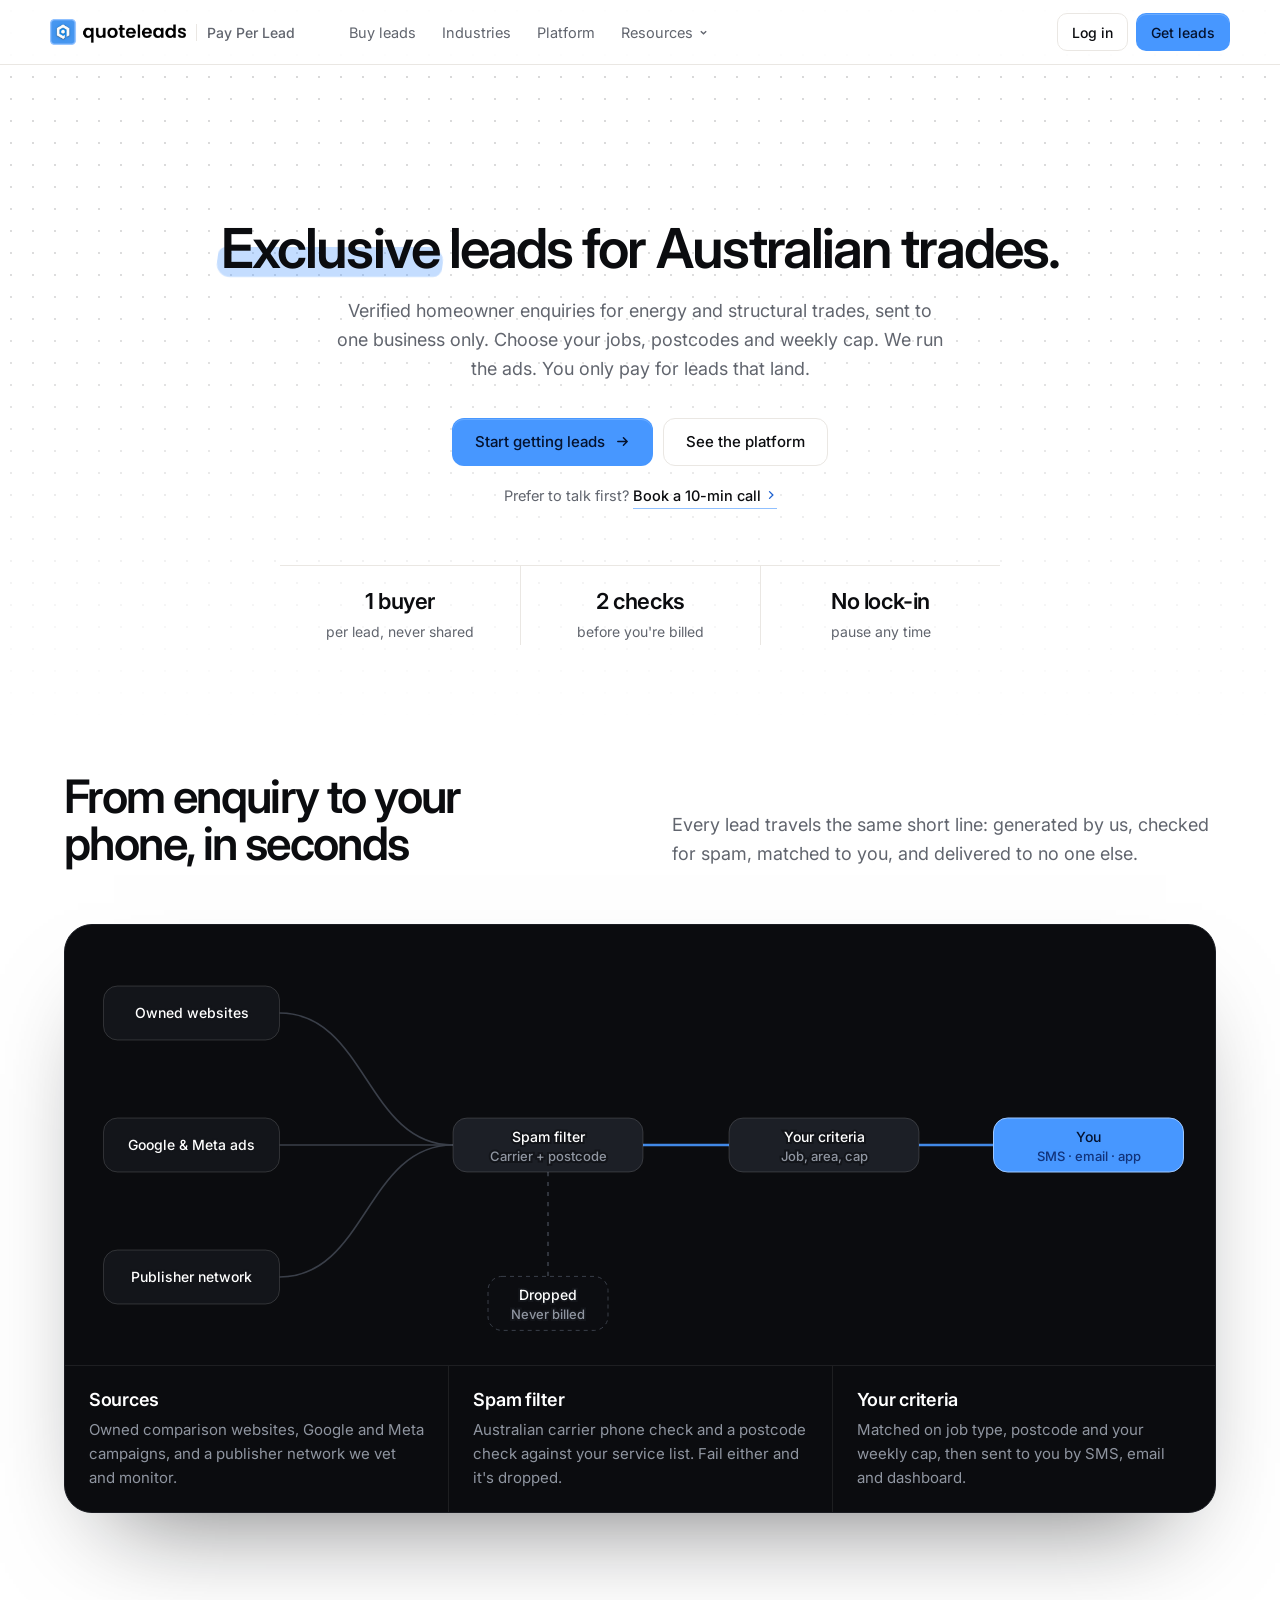
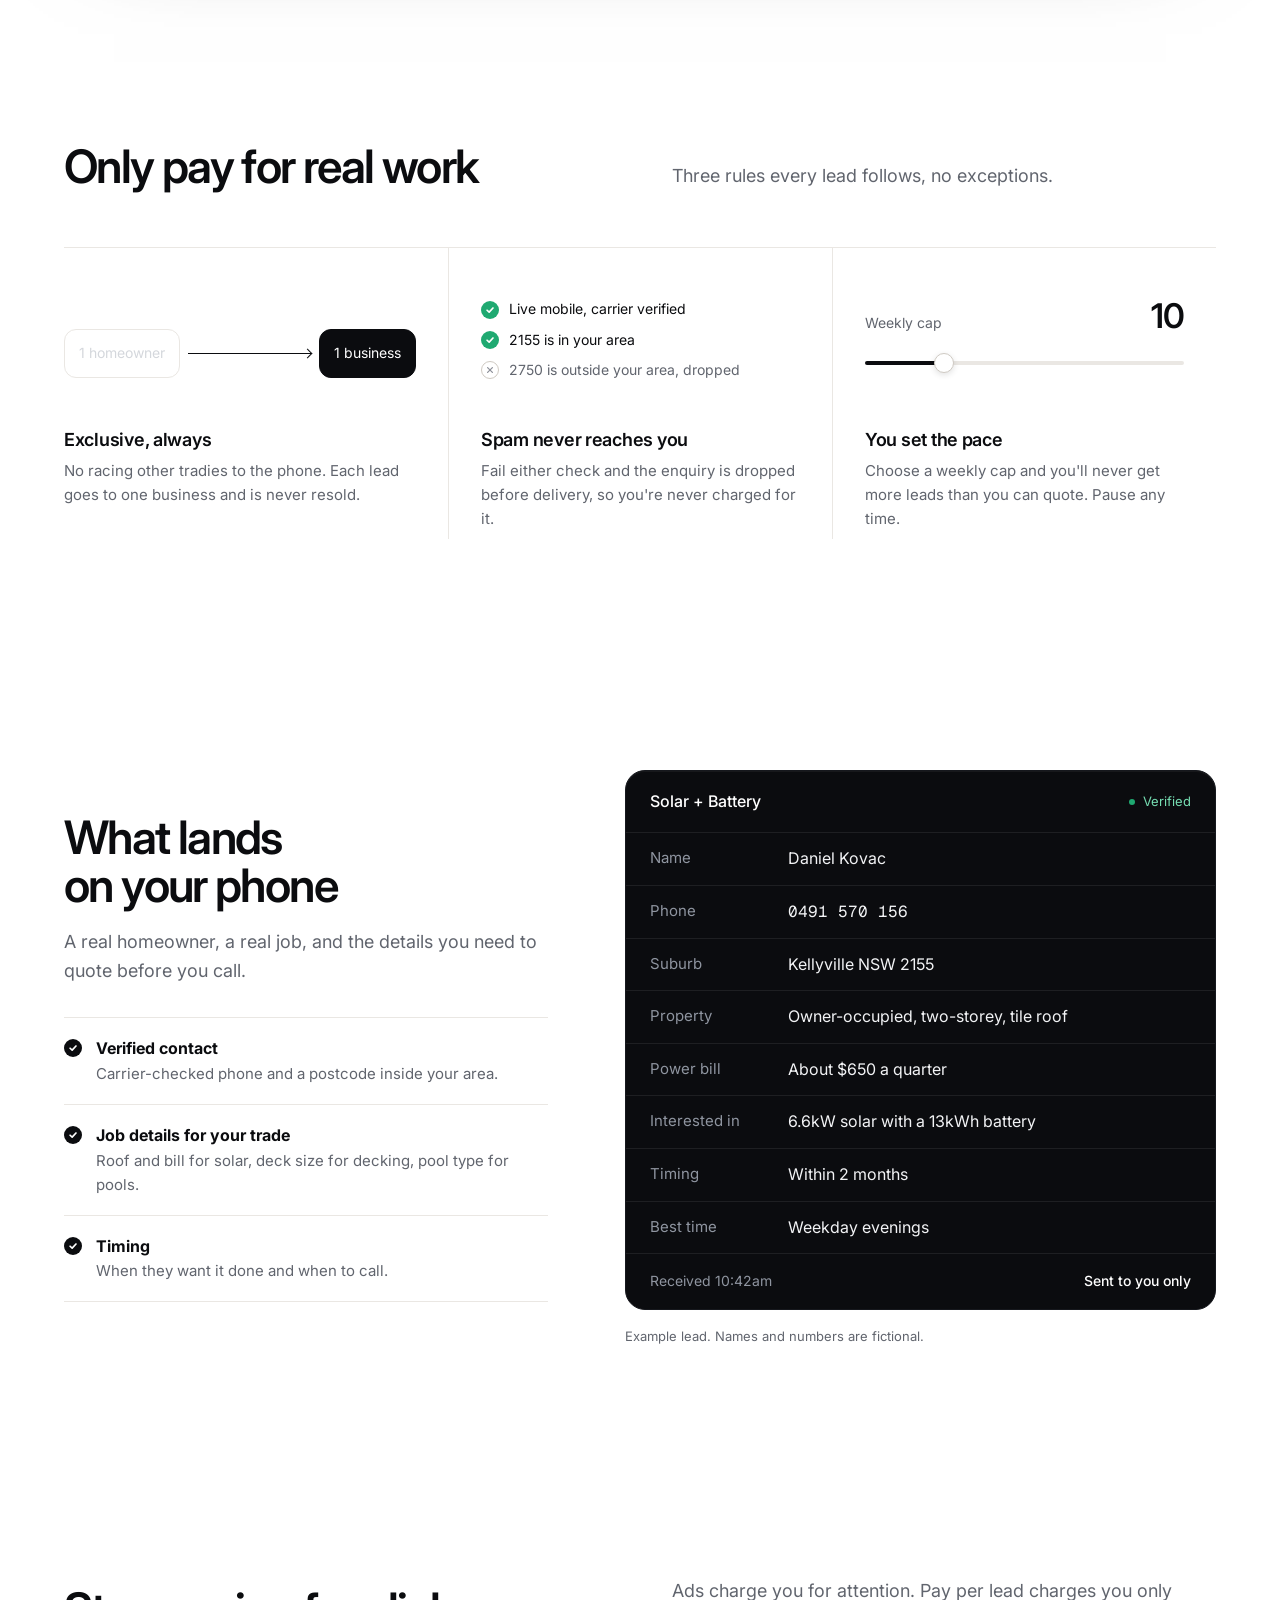
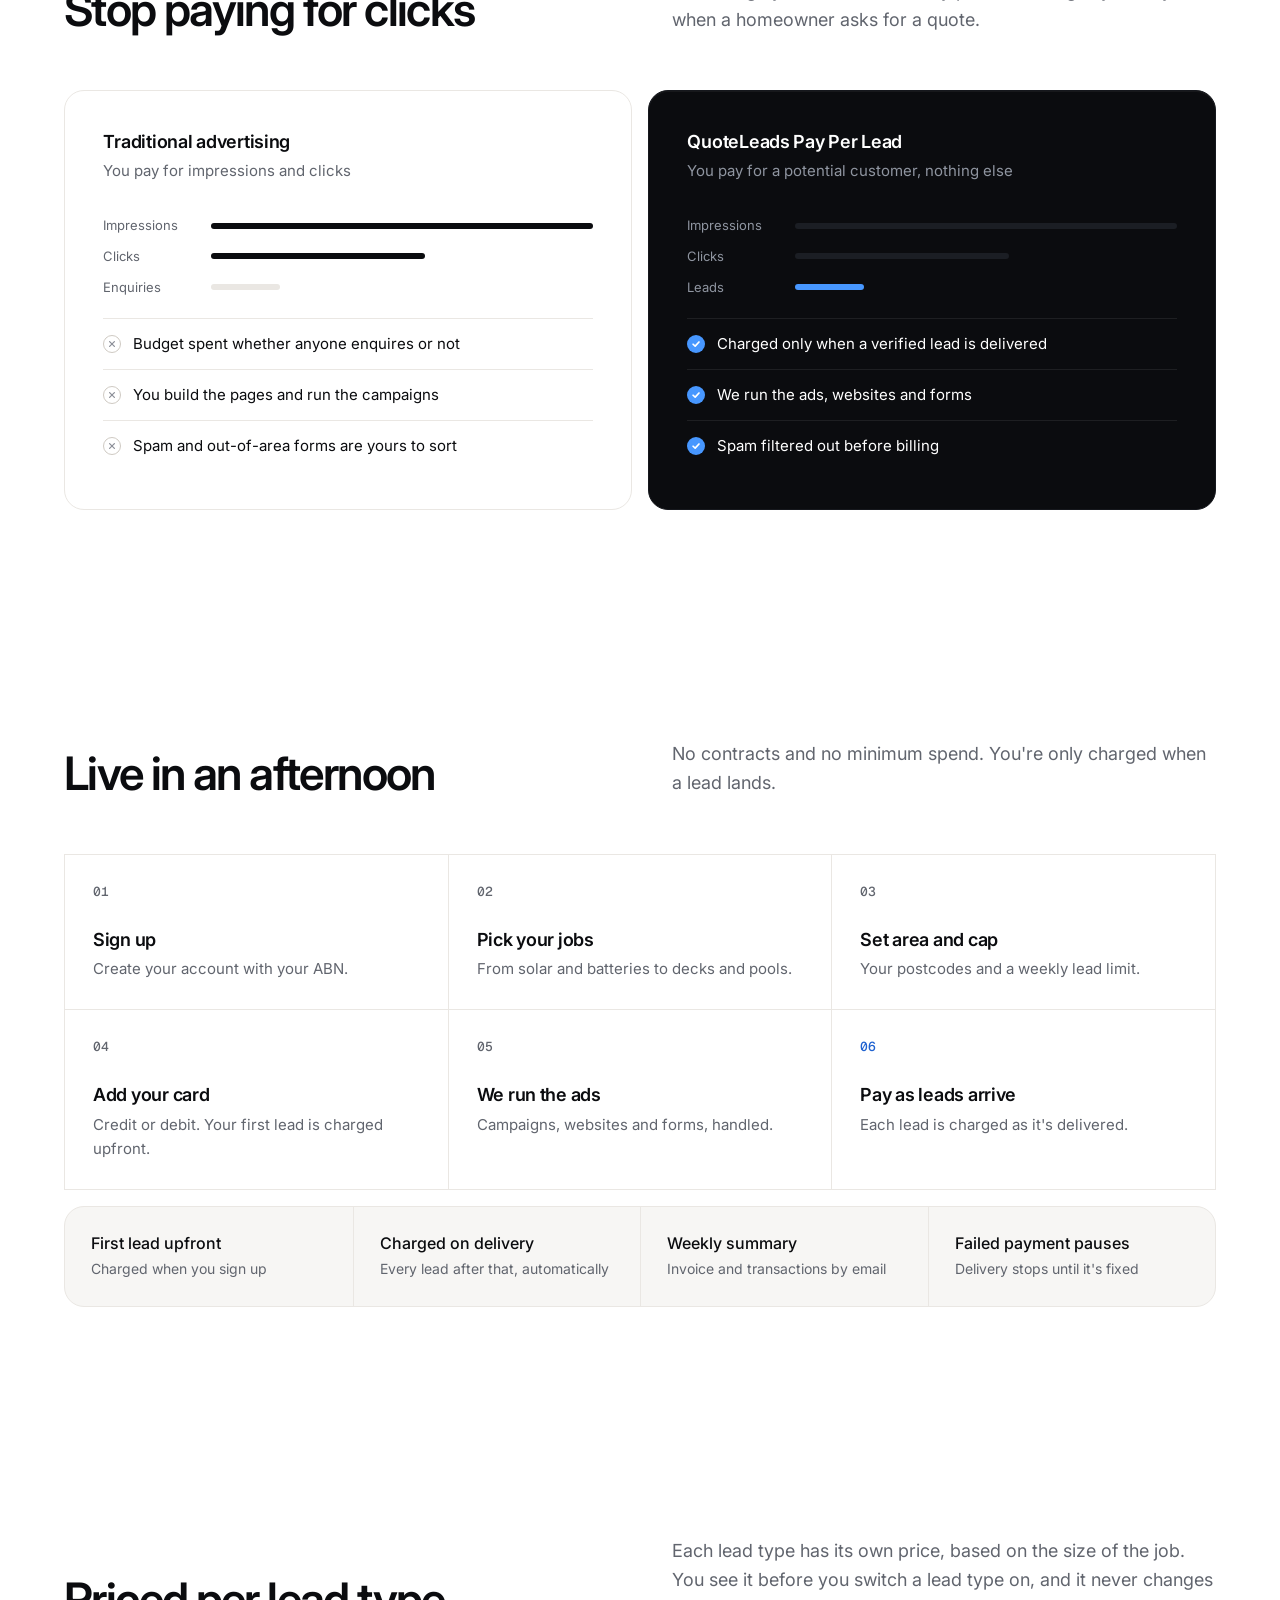
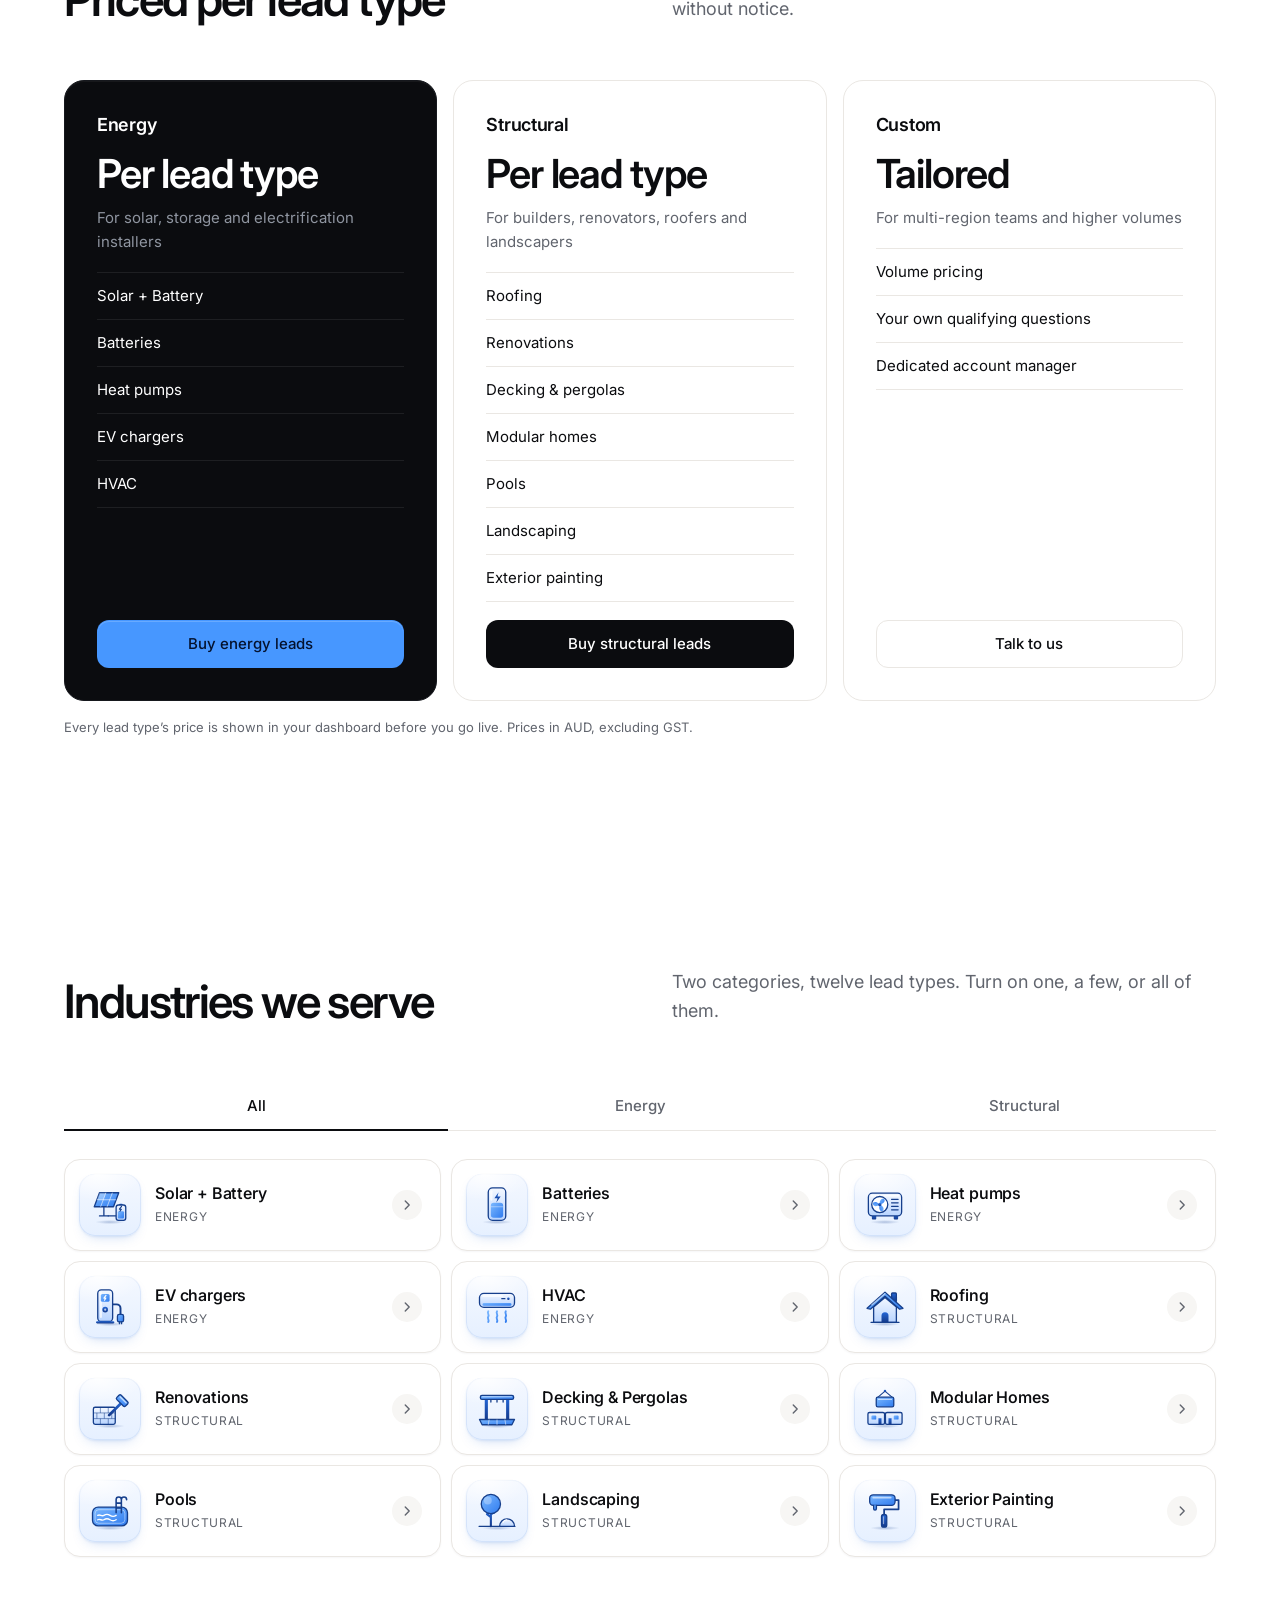
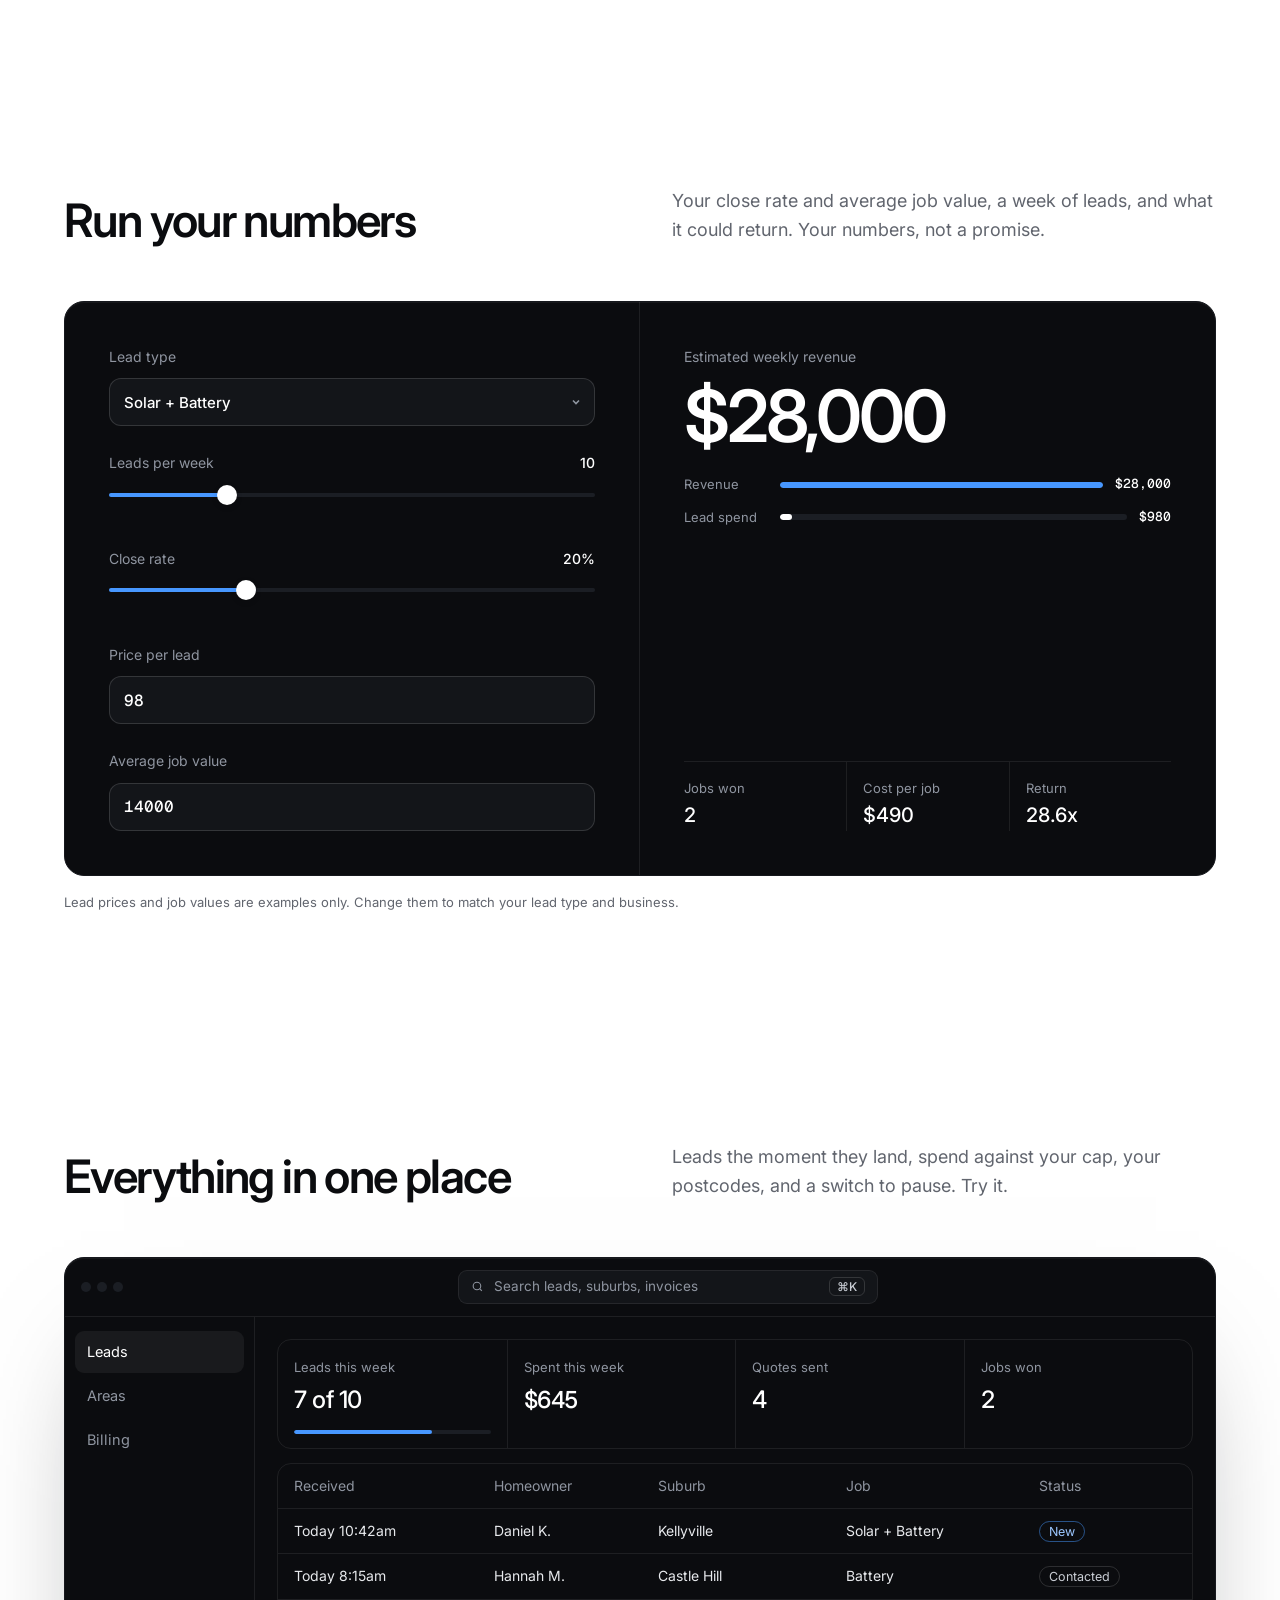
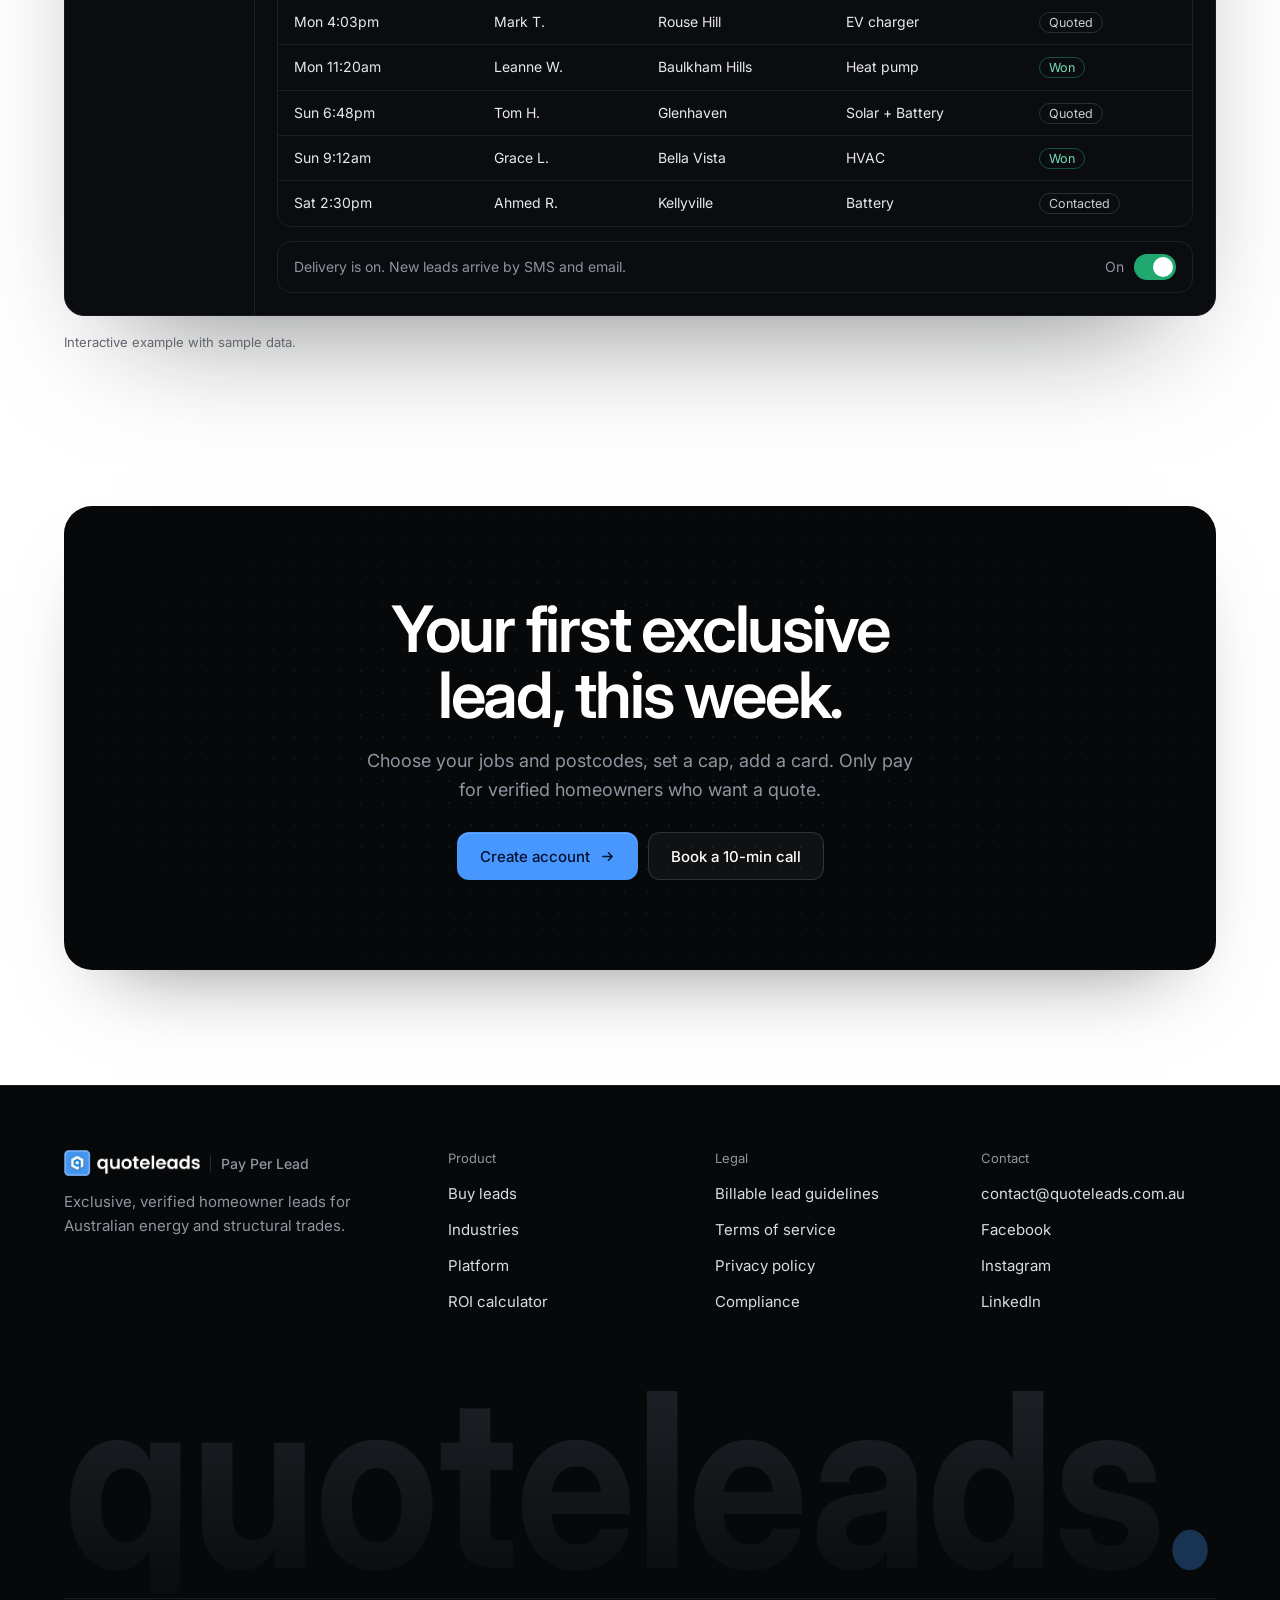
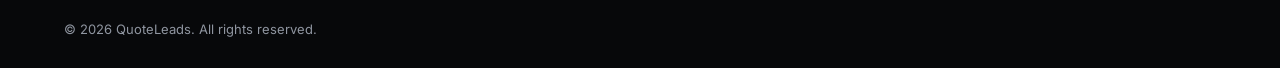
==== commit 615c6efa: "Add sign-in and order pages Co-Authored-By: Claude Opus 5.5 <noreply@anthropic.com> Claude-Session: " ====
--- a/index.html
+++ b/index.html
@@ -480,7 +480,7 @@
         </ul>
       </li>
     </ul>
-    <div class="navcta"><a class="btn g" href="#">Log in</a><a class="btn r" href="#start">Get leads</a></div>
+    <div class="navcta"><a class="btn g" href="/app/">Log in</a><a class="btn r" href="/order/">Get leads</a></div>
   </nav>
 </header>
 
@@ -490,7 +490,7 @@
     <div class="htext">
       <h1><span class="hl">Exclusive</span> leads for Australian trades.</h1>
       <p class="lede">Verified homeowner enquiries for energy and structural trades, sent to one business only. Choose your jobs, postcodes and weekly cap. We run the ads. You only pay for leads that land.</p>
-      <div class="ctas"><a class="btn r" href="#start">Start getting leads <svg><use href="#arr"/></svg></a><a class="btn g" href="#platform">See the platform</a></div>
+      <div class="ctas"><a class="btn r" href="/order/">Start getting leads <svg><use href="#arr"/></svg></a><a class="btn g" href="#platform">See the platform</a></div>
       <p class="callnote">Prefer to talk first? <a href="#start">Book a 10-min call <svg viewBox="0 0 16 16" aria-hidden="true"><path d="M6 3.5 10.5 8 6 12.5" fill="none" stroke="currentColor" stroke-width="1.8" stroke-linecap="round" stroke-linejoin="round"/></svg></a></p>
       <div class="stats">
         <div><b>1 buyer</b><span>per lead, never shared</span></div>
@@ -648,14 +648,14 @@
         <div class="amt amt-t">Per lead type</div>
         <p class="sub">For solar, storage and electrification installers</p>
         <ul class="inc"><li>Solar + Battery</li><li>Batteries</li><li>Heat pumps</li><li>EV chargers</li><li>HVAC</li></ul>
-        <a class="btn r" href="#start">Buy energy leads</a>
+        <a class="btn r" href="/order/">Buy energy leads</a>
       </div>
       <div class="tier">
         <h3>Structural</h3>
         <div class="amt amt-t">Per lead type</div>
         <p class="sub">For builders, renovators, roofers and landscapers</p>
         <ul class="inc"><li>Roofing</li><li>Renovations</li><li>Decking &amp; pergolas</li><li>Modular homes</li><li>Pools</li><li>Landscaping</li><li>Exterior painting</li></ul>
-        <a class="btn k" href="#start">Buy structural leads</a>
+        <a class="btn k" href="/order/">Buy structural leads</a>
       </div>
       <div class="tier">
         <h3>Custom</h3>
@@ -771,7 +771,7 @@
   <div class="wrap">
     <h2>Your first exclusive lead, this week.</h2>
     <p>Choose your jobs and postcodes, set a cap, add a card. Only pay for verified homeowners who want a quote.</p>
-    <div class="ctas" style="justify-content:center;margin-top:10px"><a class="btn r" href="#">Create account <svg><use href="#arr"/></svg></a><a class="btn g" href="#">Book a 10-min call</a></div>
+    <div class="ctas" style="justify-content:center;margin-top:10px"><a class="btn r" href="/order/">Create account <svg><use href="#arr"/></svg></a><a class="btn g" href="#">Book a 10-min call</a></div>
   </div>
 </section>
 </main>
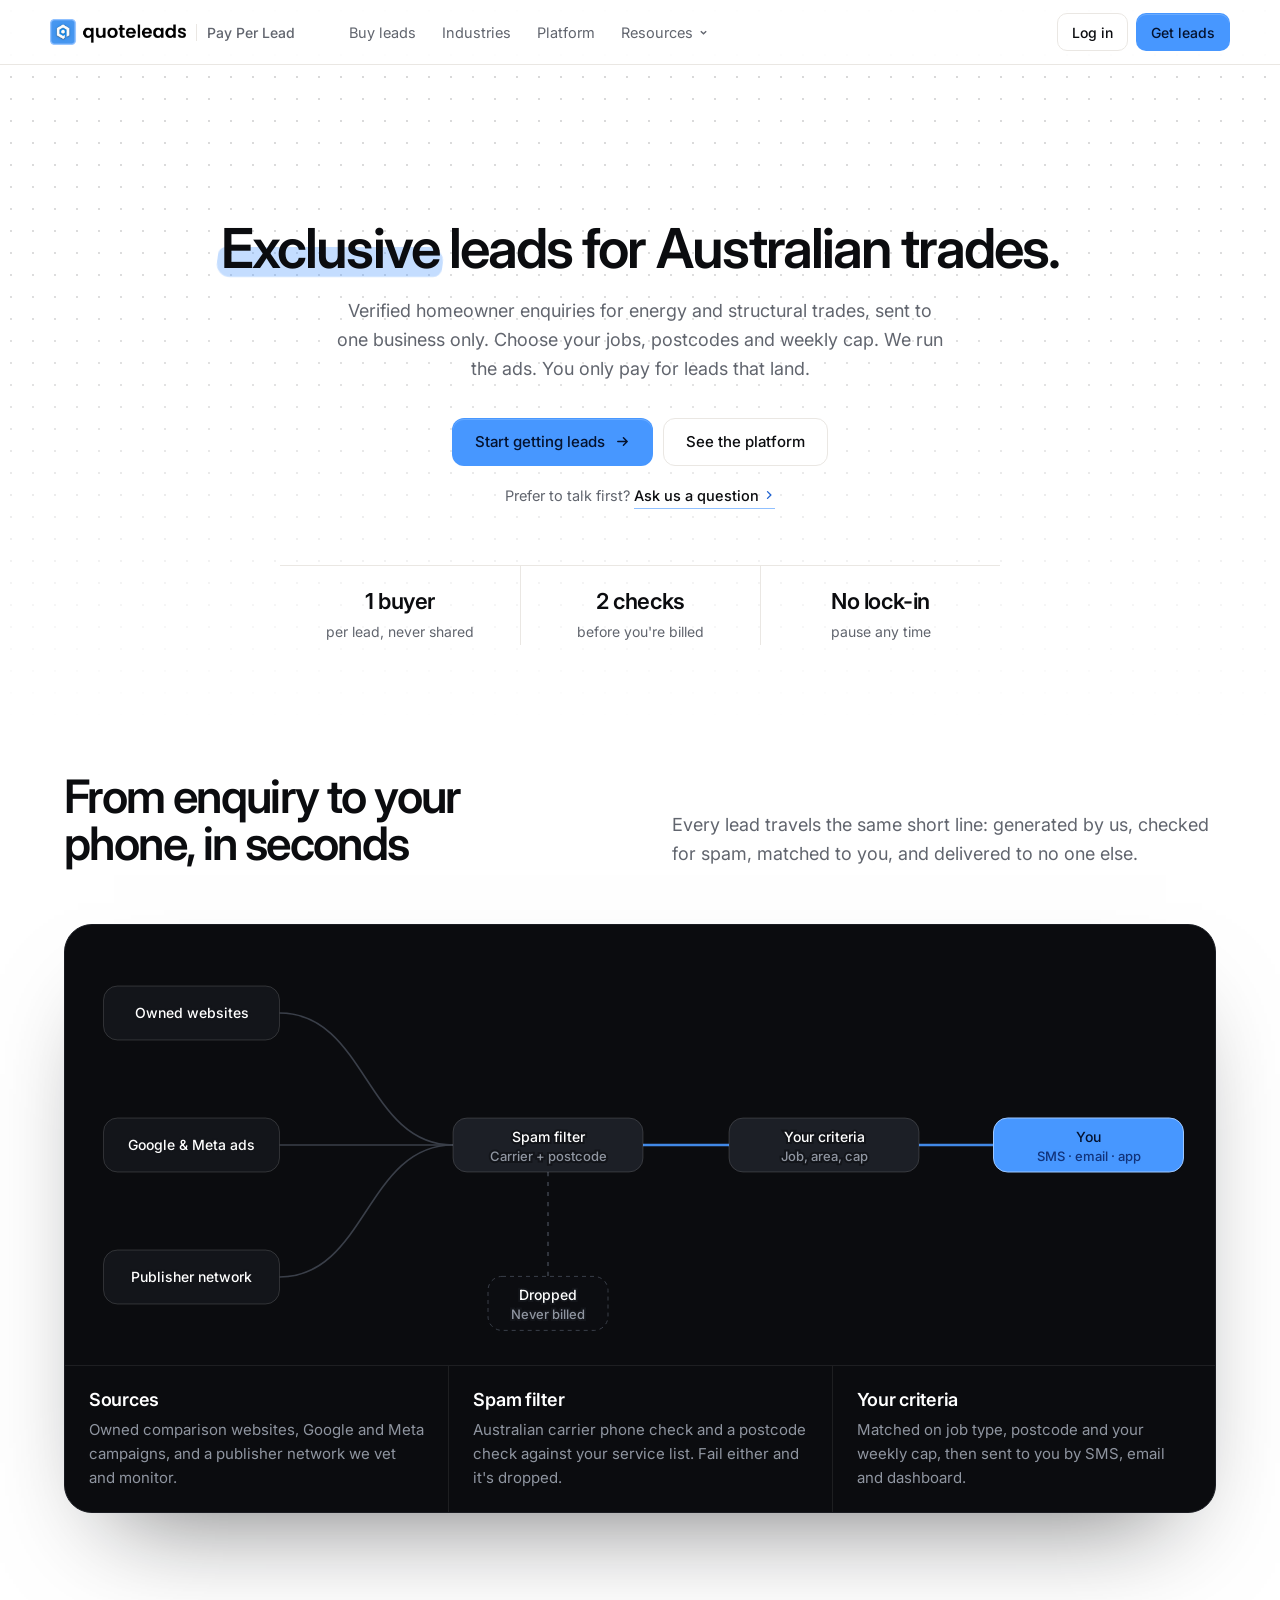
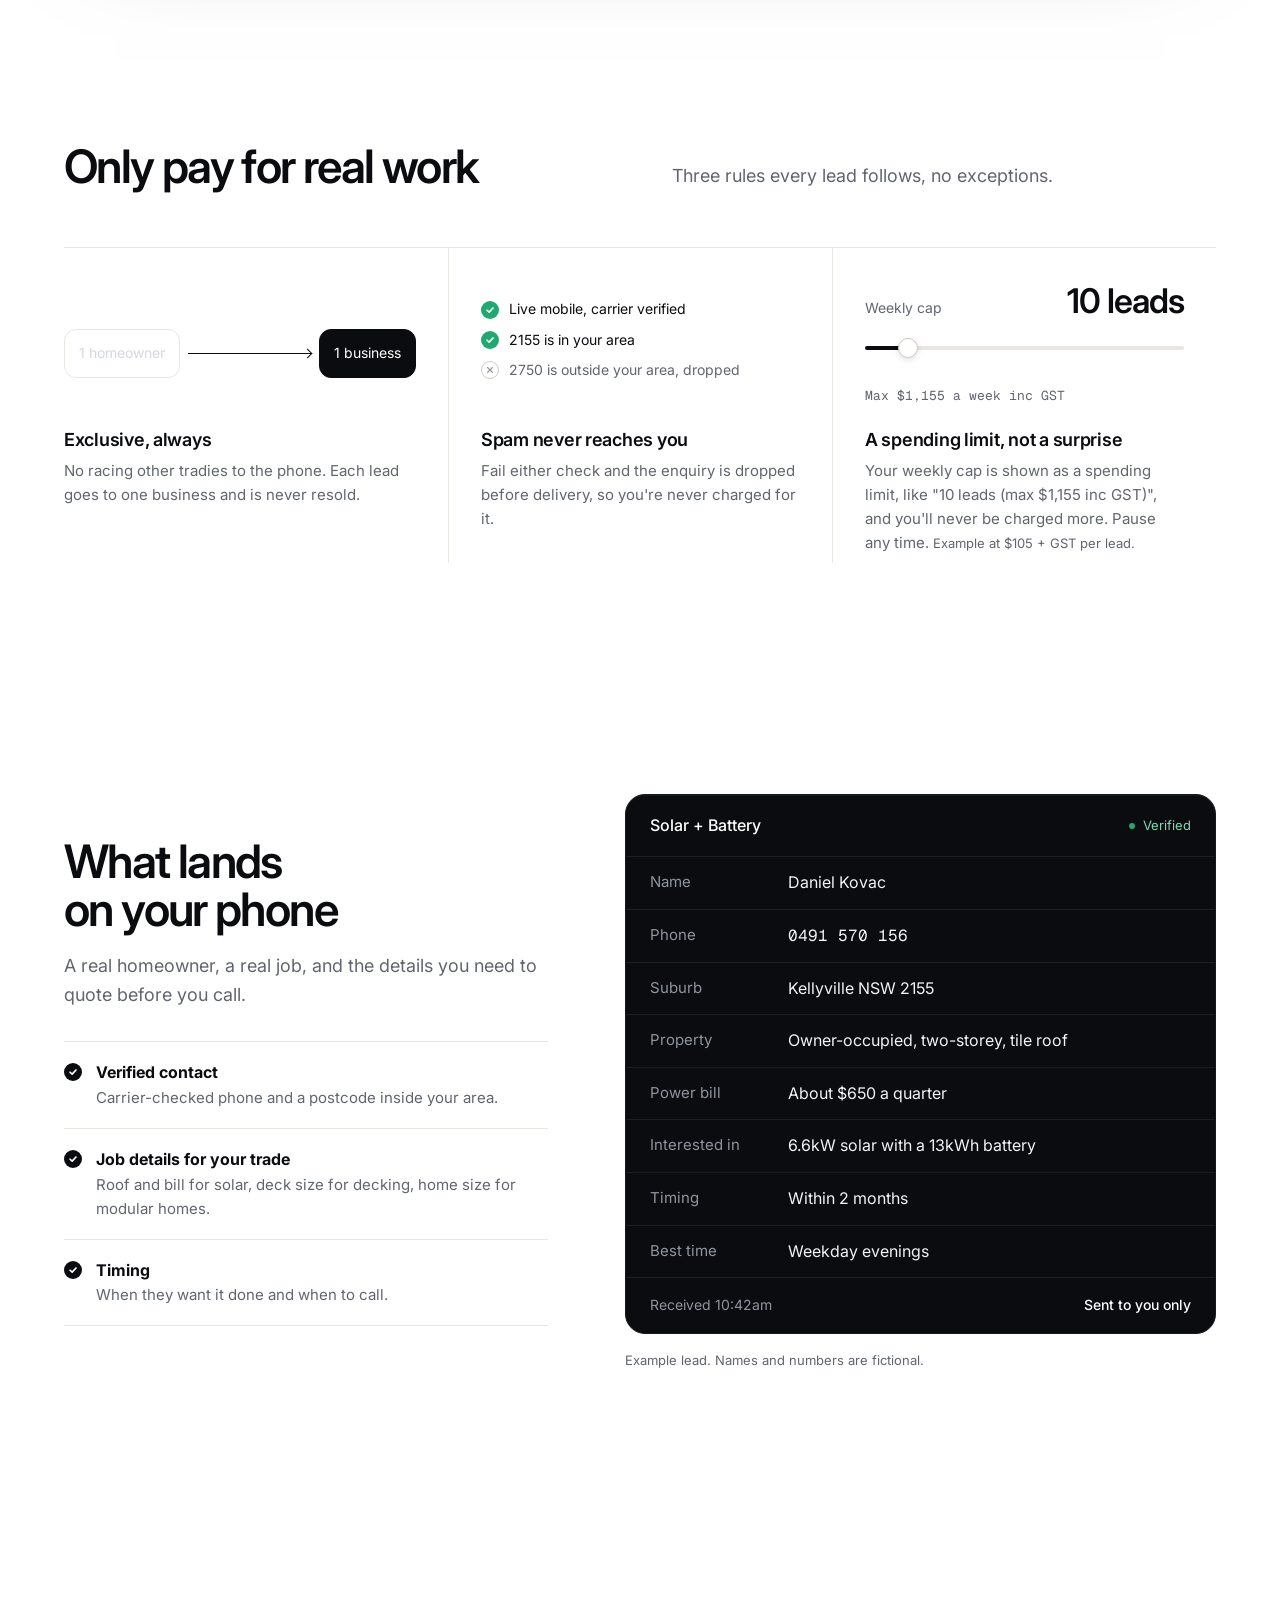
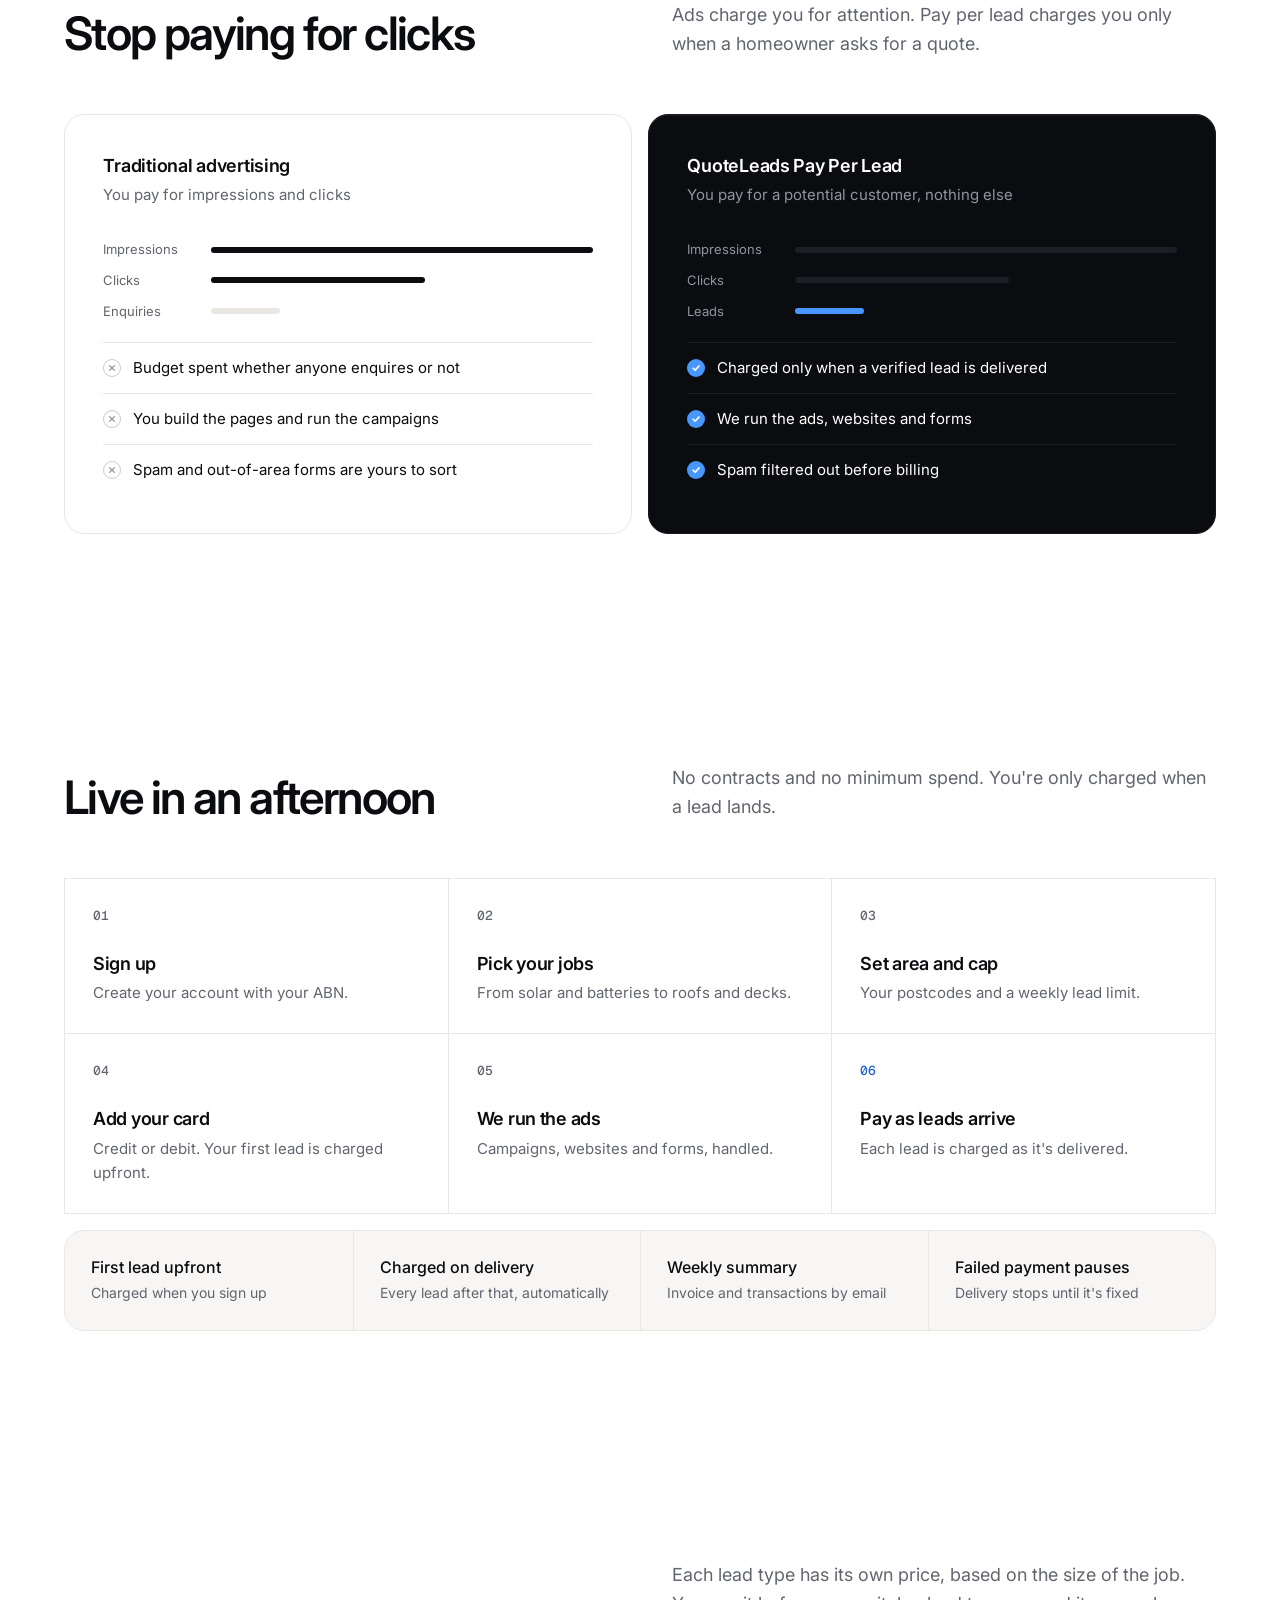
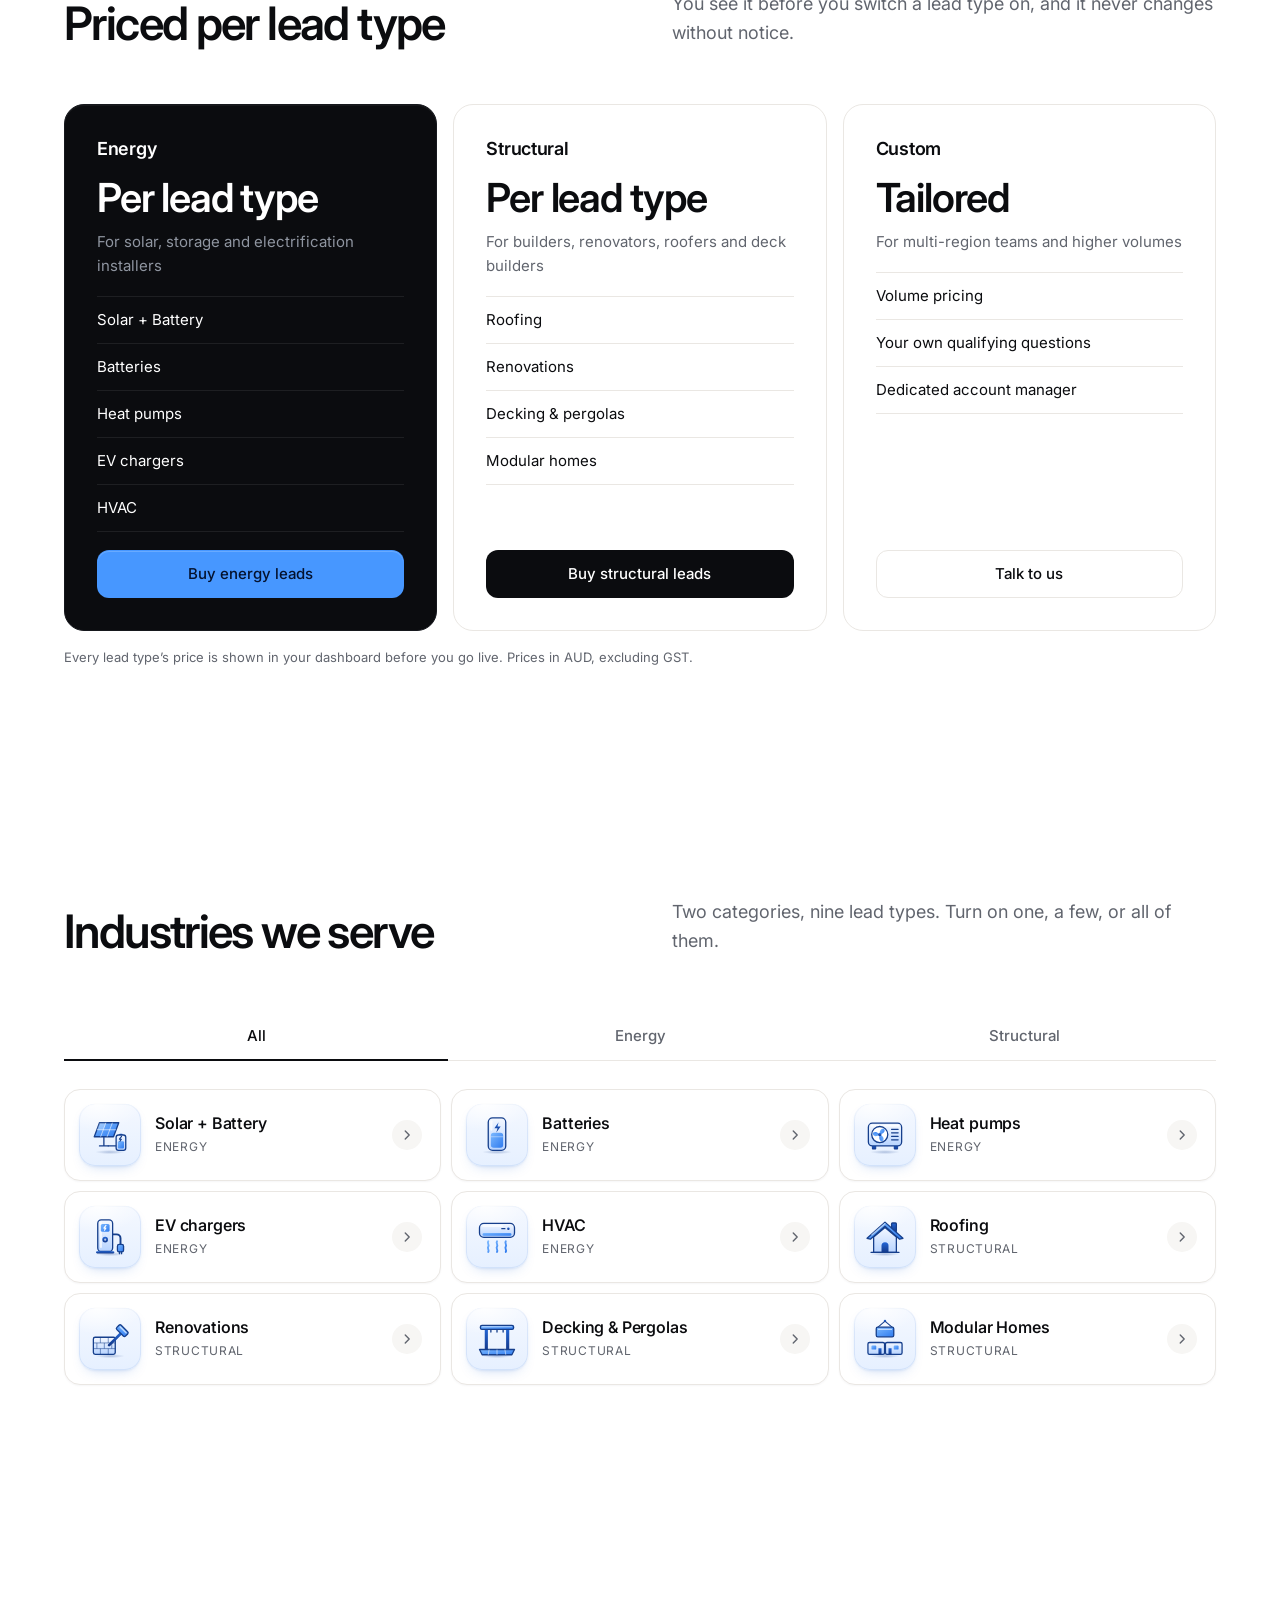
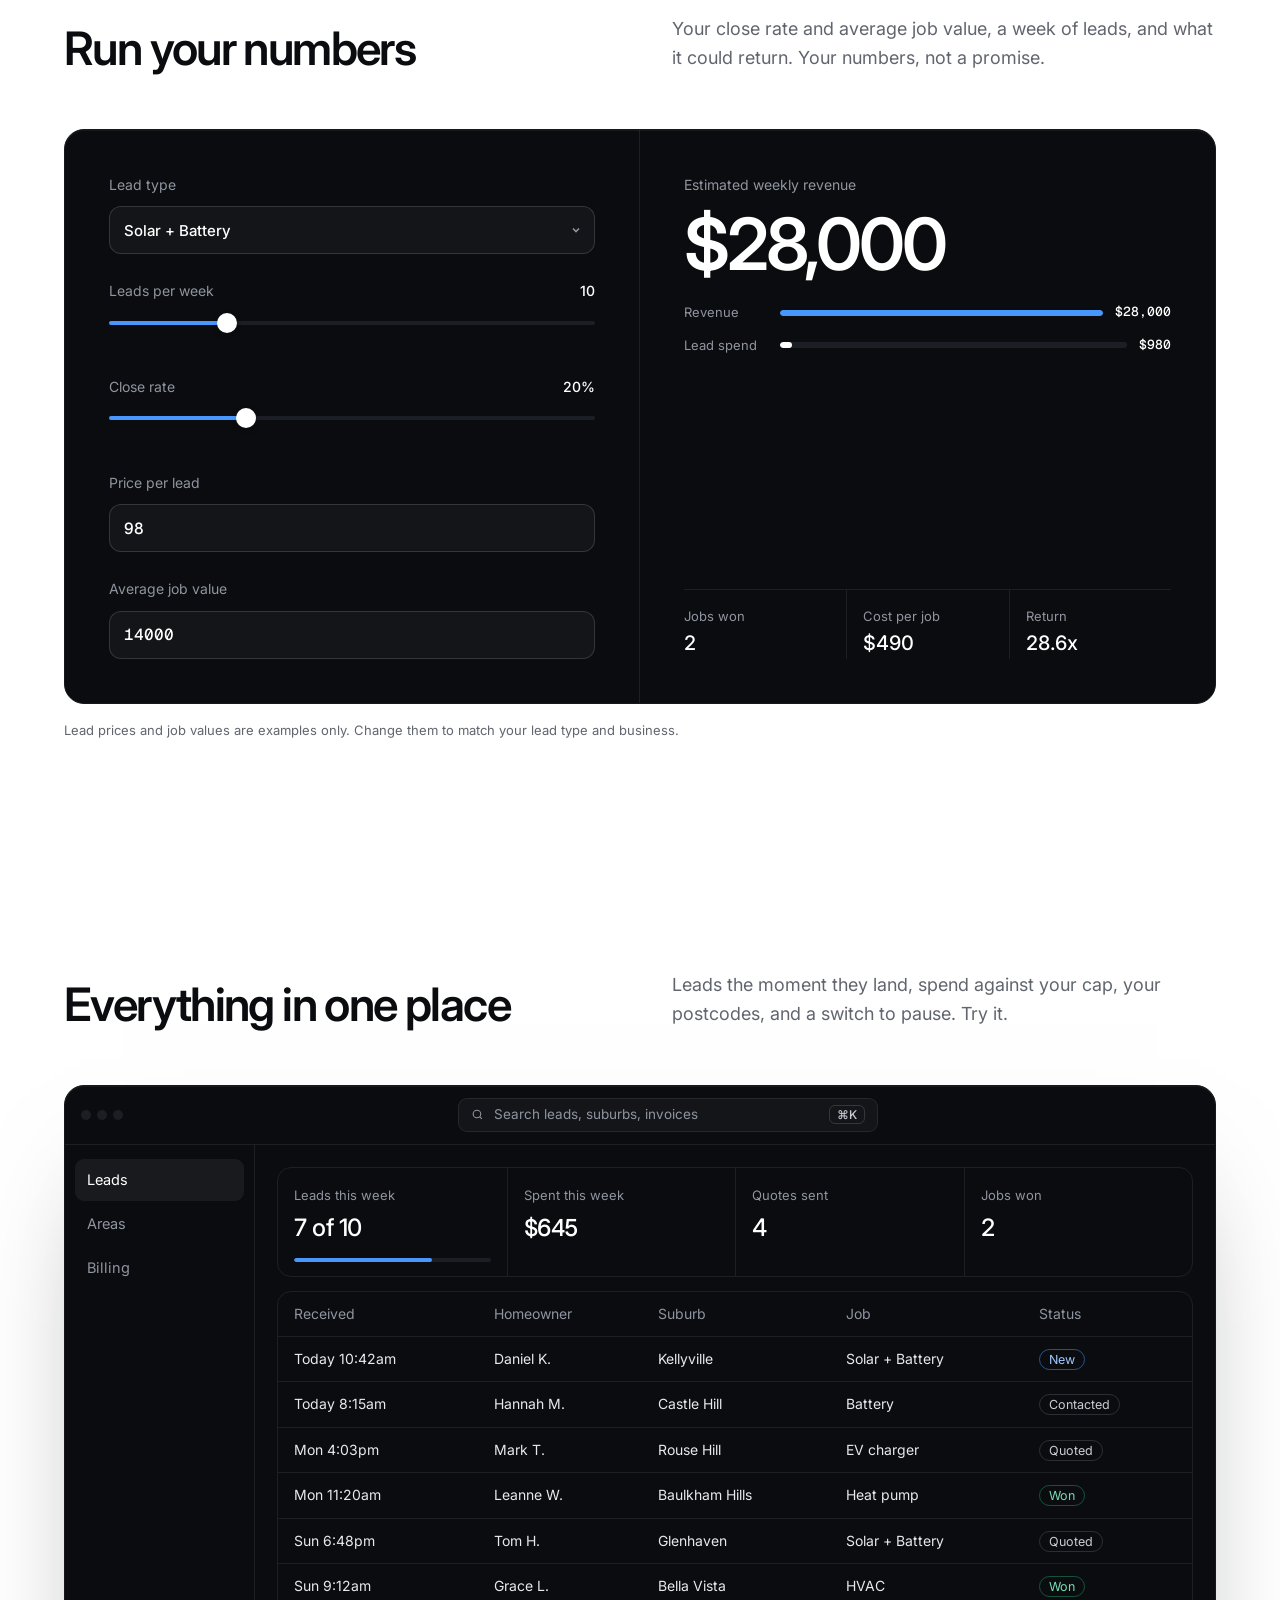
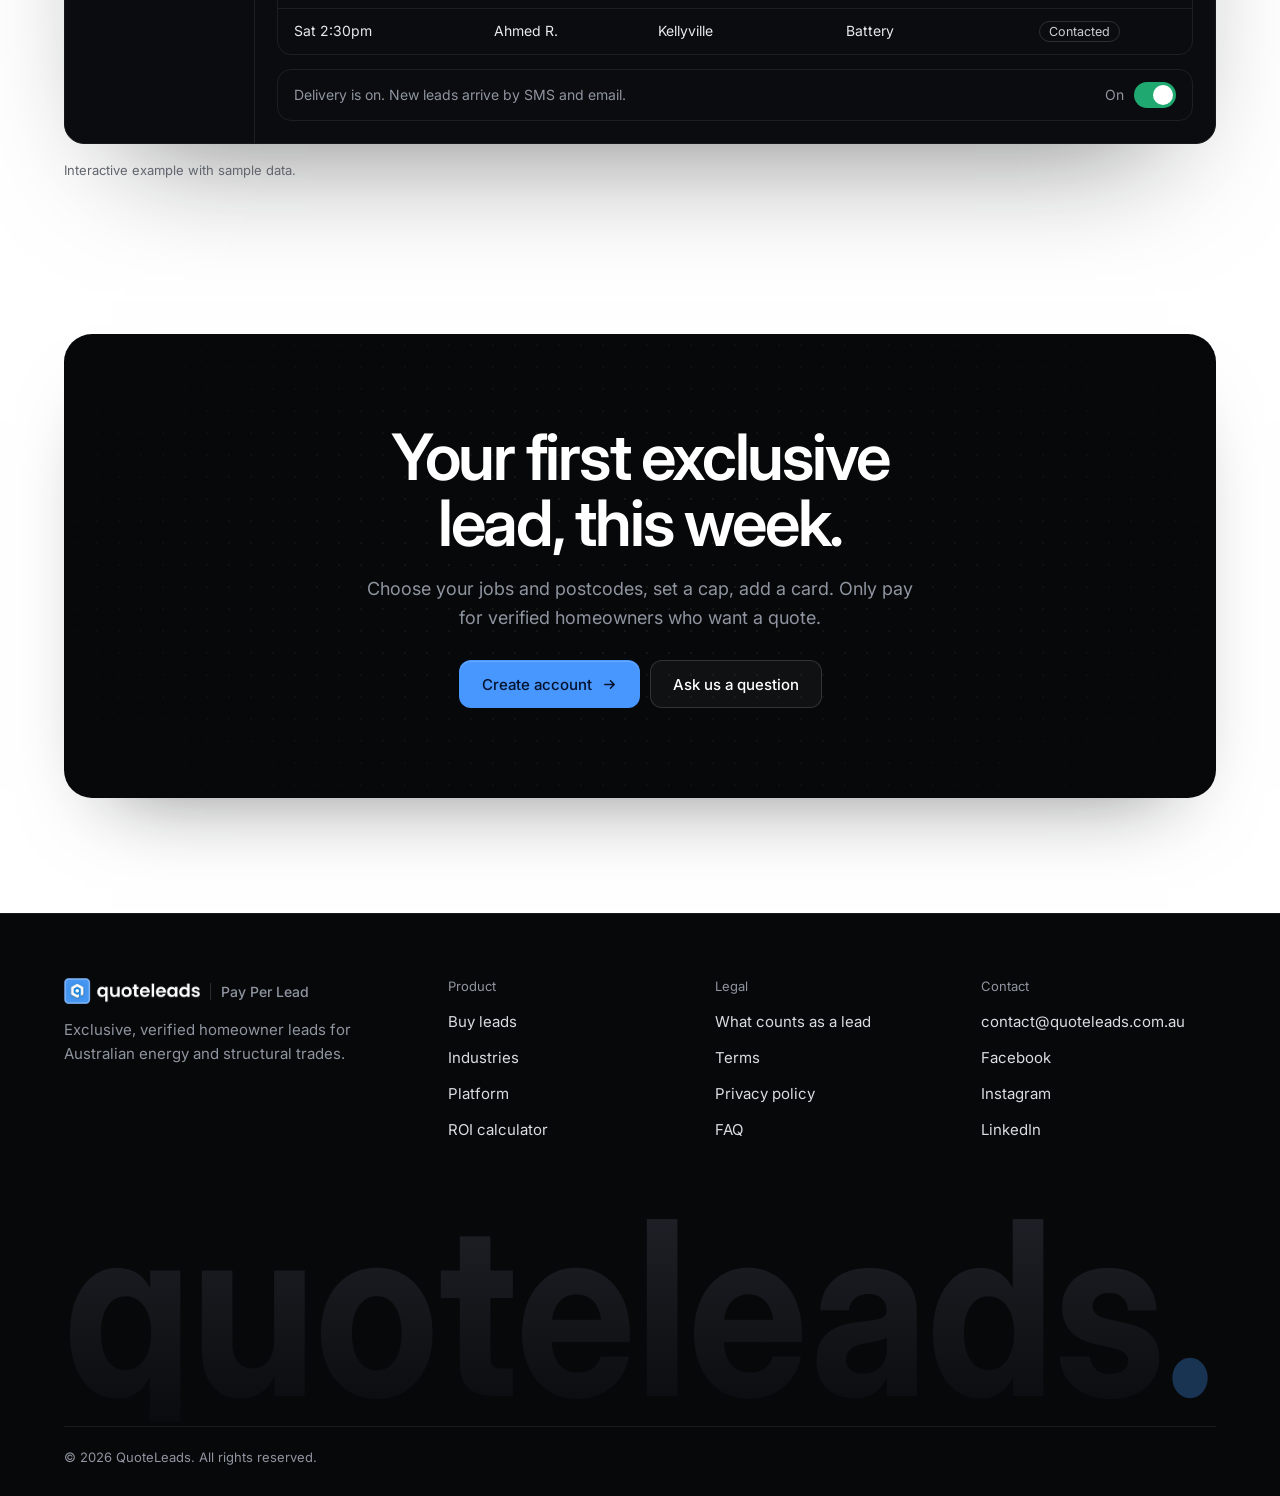
==== commit 3973df06: "Terms, privacy, FAQ and lead criteria pages; nine lead types; working links Co-Authored-By: Claude O" ====
--- a/index.html
+++ b/index.html
@@ -472,9 +472,8 @@
       <li><a href="#platform">Platform</a></li>
       <li><button id="resBtn" aria-expanded="false" aria-controls="resMenu">Resources <svg class="caret" viewBox="0 0 10 10"><path d="M2 3.5 5 6.5 8 3.5" fill="none" stroke="currentColor" stroke-width="1.5"/></svg></button>
         <ul class="menu" id="resMenu">
-          <li><a href="#">Blog<span>Guides for growing a trade business</span></a></li>
-          <li><a href="#">Glossary<span>Lead gen terms, explained plainly</span></a></li>
-          <li><a href="#">FAQ<span>Billing, credits and delivery</span></a></li>
+                              <li><a href="/faq/">FAQ<span>Billing, credits and delivery</span></a></li>
+          <li><a href="/what-counts/">What counts as a lead<span>The criteria every lead must meet</span></a></li>
           <li><a href="#roi">ROI calculator<span>What your leads could return</span></a></li>
           <li><a href="#cap">Lead calculator<span>Set a weekly cap that fits</span></a></li>
         </ul>
@@ -491,7 +490,7 @@
       <h1><span class="hl">Exclusive</span> leads for Australian trades.</h1>
       <p class="lede">Verified homeowner enquiries for energy and structural trades, sent to one business only. Choose your jobs, postcodes and weekly cap. We run the ads. You only pay for leads that land.</p>
       <div class="ctas"><a class="btn r" href="/order/">Start getting leads <svg><use href="#arr"/></svg></a><a class="btn g" href="#platform">See the platform</a></div>
-      <p class="callnote">Prefer to talk first? <a href="#start">Book a 10-min call <svg viewBox="0 0 16 16" aria-hidden="true"><path d="M6 3.5 10.5 8 6 12.5" fill="none" stroke="currentColor" stroke-width="1.8" stroke-linecap="round" stroke-linejoin="round"/></svg></a></p>
+      <p class="callnote">Prefer to talk first? <a href="mailto:contact@quoteleads.com.au?subject=Pay%20per%20lead%20question">Ask us a question <svg viewBox="0 0 16 16" aria-hidden="true"><path d="M6 3.5 10.5 8 6 12.5" fill="none" stroke="currentColor" stroke-width="1.8" stroke-linecap="round" stroke-linejoin="round"/></svg></a></p>
       <div class="stats">
         <div><b>1 buyer</b><span>per lead, never shared</span></div>
         <div><b>2 checks</b><span>before you're billed</span></div>
@@ -538,8 +537,8 @@
         <h3>Spam never reaches you</h3><p>Fail either check and the enquiry is dropped before delivery, so you're never charged for it.</p>
       </div>
       <div id="cap">
-        <div class="vis"><div class="capbox"><div class="row"><label for="capR">Weekly cap</label><b id="capV">10</b></div><input type="range" class="range" id="capR" min="1" max="40" value="10"></div></div>
-        <h3>You set the pace</h3><p>Choose a weekly cap and you'll never get more leads than you can quote. Pause any time.</p>
+        <div class="vis"><div class="capbox"><div class="row"><label for="capR">Weekly cap</label><b id="capV">10</b></div><input type="range" class="range" id="capR" min="5" max="50" value="10"><p class="num" id="capM" style="margin:10px 0 0;font-size:13px;color:var(--mu)">Max $1,155 a week inc GST</p></div></div>
+        <h3>A spending limit, not a surprise</h3><p>Your weekly cap is shown as a spending limit, like "10 leads (max $1,155 inc GST)", and you'll never be charged more. Pause any time. <span style="font-size:13px">Example at $105 + GST per lead.</span></p>
       </div>
     </div>
   </div>
@@ -552,7 +551,7 @@
       <p class="lede">A real homeowner, a real job, and the details you need to quote before you call.</p>
       <ul class="feat">
         <li><span class="tick"><svg><use href="#ok"/></svg></span><div><b>Verified contact</b><p>Carrier-checked phone and a postcode inside your area.</p></div></li>
-        <li><span class="tick"><svg><use href="#ok"/></svg></span><div><b>Job details for your trade</b><p>Roof and bill for solar, deck size for decking, pool type for pools.</p></div></li>
+        <li><span class="tick"><svg><use href="#ok"/></svg></span><div><b>Job details for your trade</b><p>Roof and bill for solar, deck size for decking, home size for modular homes.</p></div></li>
         <li><span class="tick"><svg><use href="#ok"/></svg></span><div><b>Timing</b><p>When they want it done and when to call.</p></div></li>
       </ul>
     </div>
@@ -621,7 +620,7 @@
     </div>
     <ol class="steps">
       <li><h3>Sign up</h3><p>Create your account with your ABN.</p></li>
-      <li><h3>Pick your jobs</h3><p>From solar and batteries to decks and pools.</p></li>
+      <li><h3>Pick your jobs</h3><p>From solar and batteries to roofs and decks.</p></li>
       <li><h3>Set area and cap</h3><p>Your postcodes and a weekly lead limit.</p></li>
       <li><h3>Add your card</h3><p>Credit or debit. Your first lead is charged upfront.</p></li>
       <li><h3>We run the ads</h3><p>Campaigns, websites and forms, handled.</p></li>
@@ -653,8 +652,8 @@
       <div class="tier">
         <h3>Structural</h3>
         <div class="amt amt-t">Per lead type</div>
-        <p class="sub">For builders, renovators, roofers and landscapers</p>
-        <ul class="inc"><li>Roofing</li><li>Renovations</li><li>Decking &amp; pergolas</li><li>Modular homes</li><li>Pools</li><li>Landscaping</li><li>Exterior painting</li></ul>
+        <p class="sub">For builders, renovators, roofers and deck builders</p>
+        <ul class="inc"><li>Roofing</li><li>Renovations</li><li>Decking &amp; pergolas</li><li>Modular homes</li></ul>
         <a class="btn k" href="/order/">Buy structural leads</a>
       </div>
       <div class="tier">
@@ -662,7 +661,7 @@
         <div class="amt amt-t">Tailored</div>
         <p class="sub">For multi-region teams and higher volumes</p>
         <ul class="inc"><li>Volume pricing</li><li>Your own qualifying questions</li><li>Dedicated account manager</li></ul>
-        <a class="btn o" href="#start">Talk to us</a>
+        <a class="btn o" href="mailto:contact@quoteleads.com.au?subject=Pay%20per%20lead%20enquiry">Talk to us</a>
       </div>
     </div>
     <p class="note">Every lead type&rsquo;s price is shown in your dashboard before you go live. Prices in AUD, excluding GST.</p>
@@ -673,14 +672,14 @@
   <div class="wrap">
     <div class="head">
       <h2>Industries we serve</h2>
-      <p class="lede">Two categories, twelve lead types. Turn on one, a few, or all of them.</p>
+      <p class="lede">Two categories, nine lead types. Turn on one, a few, or all of them.</p>
     </div>
     <div class="tabs2" role="tablist" aria-label="Filter industries">
       <button type="button" role="tab" aria-selected="true" data-f="all">All</button>
       <button type="button" role="tab" aria-selected="false" data-f="e">Energy</button>
       <button type="button" role="tab" aria-selected="false" data-f="s">Structural</button>
     </div>
-    <div class="tiles" id="tiles"><a class="tile" href="#start" data-cat="e"><i class="ti"><svg viewBox="0 0 48 48" aria-hidden="true"><ellipse cx="24" cy="43.5" rx="17" ry="2.4" fill="url(#tgS)"/><path d="M17 26v10M12 36.5h10" fill="none" stroke="#163F8C" stroke-width="1.5" stroke-linejoin="round" stroke-linecap="round"/><path d="M6 26 12 10h22l-6 16z" fill="url(#tgT)" stroke="#163F8C" stroke-width="1.5" stroke-linejoin="round" stroke-linecap="round"/><path d="M12 10h7.3l-3 8H9z" fill="#fff" fill-opacity=".28"/><path d="M9 18h22M19.3 10l-6 16M26.7 10l-6 16" stroke="#fff" stroke-opacity=".6" stroke-width="1.1"/><path d="M22 36.5h9" fill="none" stroke="#163F8C" stroke-width="1.5" stroke-linejoin="round" stroke-linecap="round"/><rect x="34.5" y="22.5" width="4" height="2.2" rx=".8" fill="url(#tgD)"/><rect x="31" y="24" width="11" height="17.5" rx="2.6" fill="url(#tgL)" stroke="#163F8C" stroke-width="1.5" stroke-linejoin="round" stroke-linecap="round"/><rect x="33" y="31" width="7" height="8.5" rx="1.3" fill="url(#tgT)"/><path d="M37.2 25.6l-2.4 3.2h2.2l-1.6 2.4" fill="none" stroke="#163F8C" stroke-width="1.3" stroke-linecap="round" stroke-linejoin="round"/></svg></i><b>Solar + Battery</b><span>Energy</span><em class="ta" aria-hidden="true"><svg viewBox="0 0 16 16"><path d="M6 3.5 10.5 8 6 12.5" fill="none" stroke="currentColor" stroke-width="1.6" stroke-linecap="round" stroke-linejoin="round"/></svg></em></a><a class="tile" href="#start" data-cat="e"><i class="ti"><svg viewBox="0 0 48 48" aria-hidden="true"><ellipse cx="24" cy="43.5" rx="17" ry="2.4" fill="url(#tgS)"/><rect x="14" y="4.5" width="20" height="37" rx="5" fill="url(#tgL)" stroke="#163F8C" stroke-width="1.5" stroke-linejoin="round" stroke-linecap="round"/><rect x="17" y="21.5" width="14" height="17" rx="3" fill="url(#tgT)"/><path d="M17 26h14" stroke="#fff" stroke-opacity=".45" stroke-width="1"/><rect x="16.2" y="7" width="2.6" height="12" rx="1.3" fill="#fff" fill-opacity=".75"/><path d="M25.8 9.5 21 16.2h3.6l-1.4 4.8 5-6.8h-3.6z" fill="url(#tgD)"/><circle cx="24" cy="44" r="0" fill="none"/></svg></i><b>Batteries</b><span>Energy</span><em class="ta" aria-hidden="true"><svg viewBox="0 0 16 16"><path d="M6 3.5 10.5 8 6 12.5" fill="none" stroke="currentColor" stroke-width="1.6" stroke-linecap="round" stroke-linejoin="round"/></svg></em></a><a class="tile" href="#start" data-cat="e"><i class="ti"><svg viewBox="0 0 48 48" aria-hidden="true"><ellipse cx="24" cy="43.5" rx="17" ry="2.4" fill="url(#tgS)"/><rect x="9" y="35" width="5" height="5.5" rx="1" fill="url(#tgD)"/><rect x="34" y="35" width="5" height="5.5" rx="1" fill="url(#tgD)"/><rect x="5" y="10.5" width="38" height="26" rx="4.5" fill="url(#tgL)" stroke="#163F8C" stroke-width="1.5" stroke-linejoin="round" stroke-linecap="round"/><path d="M8.5 13.5h31" stroke="#fff" stroke-opacity=".8" stroke-width="1.6" stroke-linecap="round"/><circle cx="18" cy="23.5" r="9.2" fill="#fff" stroke="#163F8C" stroke-width="1.5" stroke-linejoin="round" stroke-linecap="round"/><g fill="url(#tgT)"><path d="M18 23.5c-.6-4.4 1.6-7.3 4.4-6.6 2 .6 1.6 3.6-.8 5.2-1.1.7-2.4 1.1-3.6 1.4z"/><path d="M18 23.5c-.6-4.4 1.6-7.3 4.4-6.6 2 .6 1.6 3.6-.8 5.2-1.1.7-2.4 1.1-3.6 1.4z" transform="rotate(120 18 23.5)"/><path d="M18 23.5c-.6-4.4 1.6-7.3 4.4-6.6 2 .6 1.6 3.6-.8 5.2-1.1.7-2.4 1.1-3.6 1.4z" transform="rotate(240 18 23.5)"/></g><circle cx="18" cy="23.5" r="1.9" fill="url(#tgD)"/><path d="M31.5 17.5h7.5M31.5 21.5h7.5M31.5 25.5h7.5M31.5 29.5h7.5" fill="none" stroke="#163F8C" stroke-width="1.5" stroke-linejoin="round" stroke-linecap="round"/></svg></i><b>Heat pumps</b><span>Energy</span><em class="ta" aria-hidden="true"><svg viewBox="0 0 16 16"><path d="M6 3.5 10.5 8 6 12.5" fill="none" stroke="currentColor" stroke-width="1.6" stroke-linecap="round" stroke-linejoin="round"/></svg></em></a><a class="tile" href="#start" data-cat="e"><i class="ti"><svg viewBox="0 0 48 48" aria-hidden="true"><ellipse cx="24" cy="43.5" rx="17" ry="2.4" fill="url(#tgS)"/><path d="M27 21h4.5a4.5 4.5 0 0 1 4.5 4.5V33" fill="none" stroke="#163F8C" stroke-width="2.2" stroke-linecap="round"/><rect x="10" y="4.5" width="17" height="36" rx="4" fill="url(#tgL)" stroke="#163F8C" stroke-width="1.5" stroke-linejoin="round" stroke-linecap="round"/><rect x="12.4" y="6.5" width="2.4" height="30" rx="1.2" fill="#fff" fill-opacity=".7"/><rect x="13.5" y="9" width="10" height="9" rx="1.8" fill="url(#tgT)"/><path d="M19.4 10.8l-2.4 3.1h2.2l-1.5 2.4" fill="none" stroke="#fff" stroke-width="1.3" stroke-linecap="round" stroke-linejoin="round"/><circle cx="18.5" cy="27" r="3.2" fill="url(#tgD)"/><circle cx="18.5" cy="27" r="1.2" fill="#fff" fill-opacity=".7"/><rect x="32.5" y="32.5" width="7" height="8.5" rx="2" fill="url(#tgT)" stroke="#163F8C" stroke-width="1.5" stroke-linejoin="round" stroke-linecap="round"/><path d="M34.8 41v2M37.2 41v2" stroke="#163F8C" stroke-width="1.5" stroke-linejoin="round" stroke-linecap="round"/><rect x="8" y="40.2" width="21" height="2.6" rx="1.3" fill="url(#tgD)"/></svg></i><b>EV chargers</b><span>Energy</span><em class="ta" aria-hidden="true"><svg viewBox="0 0 16 16"><path d="M6 3.5 10.5 8 6 12.5" fill="none" stroke="currentColor" stroke-width="1.6" stroke-linecap="round" stroke-linejoin="round"/></svg></em></a><a class="tile" href="#start" data-cat="e"><i class="ti"><svg viewBox="0 0 48 48" aria-hidden="true"><rect x="4" y="8.5" width="40" height="16" rx="5" fill="url(#tgL)" stroke="#163F8C" stroke-width="1.5" stroke-linejoin="round" stroke-linecap="round"/><path d="M8 11.5h22" stroke="#fff" stroke-opacity=".85" stroke-width="1.8" stroke-linecap="round"/><rect x="7.5" y="19.5" width="33" height="3" rx="1.5" fill="url(#tgT)"/><path d="M29.5 14.5h3.5" stroke="#163F8C" stroke-width="1.5" stroke-linejoin="round" stroke-linecap="round"/><circle cx="37" cy="14.5" r="1.4" fill="url(#tgD)"/><path d="M14 29c-1.6 2.2 1.6 3.8 0 6s1.6 3.8 0 6M24 29c-1.6 2.2 1.6 3.8 0 6s1.6 3.8 0 6M34 29c-1.6 2.2 1.6 3.8 0 6s1.6 3.8 0 6" fill="none" stroke="url(#tgT)" stroke-width="2.2" stroke-linecap="round"/></svg></i><b>HVAC</b><span>Energy</span><em class="ta" aria-hidden="true"><svg viewBox="0 0 16 16"><path d="M6 3.5 10.5 8 6 12.5" fill="none" stroke="currentColor" stroke-width="1.6" stroke-linecap="round" stroke-linejoin="round"/></svg></em></a><a class="tile" href="#start" data-cat="s"><i class="ti"><svg viewBox="0 0 48 48" aria-hidden="true"><ellipse cx="24" cy="43.5" rx="17" ry="2.4" fill="url(#tgS)"/><rect x="31.5" y="8" width="5.5" height="10" rx="1" fill="url(#tgD)" stroke="#163F8C" stroke-width="1.5" stroke-linejoin="round" stroke-linecap="round"/><path d="M11 24 24 13l13 11v17.5H11z" fill="url(#tgL)" stroke="#163F8C" stroke-width="1.5" stroke-linejoin="round" stroke-linecap="round"/><path d="M20 41.5V34a4 4 0 0 1 8 0v7.5z" fill="url(#tgD)"/><path d="M3.5 25.5 24 7l20.5 18.5-3.8 1L24 11.6 7.3 26.5z" fill="url(#tgT)" stroke="#163F8C" stroke-width="1.5" stroke-linejoin="round" stroke-linecap="round"/><path d="M9 21.5 24 8.6" stroke="#fff" stroke-opacity=".55" stroke-width="1.4" stroke-linecap="round"/><path d="M8 41.5h32" stroke="#163F8C" stroke-width="1.5" stroke-linejoin="round" stroke-linecap="round"/></svg></i><b>Roofing</b><span>Structural</span><em class="ta" aria-hidden="true"><svg viewBox="0 0 16 16"><path d="M6 3.5 10.5 8 6 12.5" fill="none" stroke="currentColor" stroke-width="1.6" stroke-linecap="round" stroke-linejoin="round"/></svg></em></a><a class="tile" href="#start" data-cat="s"><i class="ti"><svg viewBox="0 0 48 48" aria-hidden="true"><ellipse cx="24" cy="43.5" rx="17" ry="2.4" fill="url(#tgS)"/><rect x="5" y="22" width="25" height="19.5" rx="2" fill="url(#tgL)" stroke="#163F8C" stroke-width="1.5" stroke-linejoin="round" stroke-linecap="round"/><path d="M5 28.5h25M5 35h25M13 22v6.5M22 22v6.5M9 28.5V35M17.5 28.5V35M26 28.5V35M13 35v6.5M22 35v6.5" stroke="#163F8C" stroke-opacity=".55" stroke-width="1.1"/><path d="M23 31 37.5 16.5" stroke="url(#tgD)" stroke-width="3.2" stroke-linecap="round"/><g transform="rotate(45 38 14.5)"><rect x="31" y="11" width="14" height="7" rx="1.8" fill="url(#tgT)" stroke="#163F8C" stroke-width="1.5" stroke-linejoin="round" stroke-linecap="round"/><rect x="32.5" y="12.3" width="11" height="1.6" rx=".8" fill="#fff" fill-opacity=".6"/></g></svg></i><b>Renovations</b><span>Structural</span><em class="ta" aria-hidden="true"><svg viewBox="0 0 16 16"><path d="M6 3.5 10.5 8 6 12.5" fill="none" stroke="currentColor" stroke-width="1.6" stroke-linecap="round" stroke-linejoin="round"/></svg></em></a><a class="tile" href="#start" data-cat="s"><i class="ti"><svg viewBox="0 0 48 48" aria-hidden="true"><ellipse cx="24" cy="43.5" rx="17" ry="2.4" fill="url(#tgS)"/><rect x="10" y="12" width="3.6" height="25" rx="1" fill="url(#tgD)"/><rect x="34.4" y="12" width="3.6" height="25" rx="1" fill="url(#tgD)"/><path d="M17 12.5v3.5M24 12.5v3.5M31 12.5v3.5" stroke="#163F8C" stroke-width="1.5" stroke-linejoin="round" stroke-linecap="round"/><rect x="5" y="8.5" width="38" height="4.5" rx="1.8" fill="url(#tgT)" stroke="#163F8C" stroke-width="1.5" stroke-linejoin="round" stroke-linecap="round"/><path d="M7.5 10h33" stroke="#fff" stroke-opacity=".6" stroke-width="1" stroke-linecap="round"/><path d="M4 36h40l-3 6H7z" fill="url(#tgT)" stroke="#163F8C" stroke-width="1.5" stroke-linejoin="round" stroke-linecap="round"/><path d="M15 36l-1 6M24 36v6M33 36l1 6" stroke="#fff" stroke-opacity=".55" stroke-width="1.1"/></svg></i><b>Decking &amp; Pergolas</b><span>Structural</span><em class="ta" aria-hidden="true"><svg viewBox="0 0 16 16"><path d="M6 3.5 10.5 8 6 12.5" fill="none" stroke="currentColor" stroke-width="1.6" stroke-linecap="round" stroke-linejoin="round"/></svg></em></a><a class="tile" href="#start" data-cat="s"><i class="ti"><svg viewBox="0 0 48 48" aria-hidden="true"><ellipse cx="24" cy="43.5" rx="17" ry="2.4" fill="url(#tgS)"/><path d="M24 3.5 16 10.5M24 3.5l8 7" fill="none" stroke="#163F8C" stroke-width="1.2" stroke-linecap="round"/><circle cx="24" cy="3.5" r="1.4" fill="url(#tgD)"/><rect x="14" y="10.5" width="20" height="11" rx="1.8" fill="url(#tgT)" stroke="#163F8C" stroke-width="1.5" stroke-linejoin="round" stroke-linecap="round"/><path d="M16.5 13h15" stroke="#fff" stroke-opacity=".6" stroke-width="1.2" stroke-linecap="round"/><rect x="4.5" y="28" width="19" height="13.5" rx="1.8" fill="url(#tgL)" stroke="#163F8C" stroke-width="1.5" stroke-linejoin="round" stroke-linecap="round"/><rect x="24.5" y="28" width="19" height="13.5" rx="1.8" fill="url(#tgL)" stroke="#163F8C" stroke-width="1.5" stroke-linejoin="round" stroke-linecap="round"/><rect x="8.5" y="31.5" width="5.5" height="4.5" rx="1" fill="url(#tgT)"/><rect x="34" y="31.5" width="5.5" height="4.5" rx="1" fill="url(#tgT)"/><path d="M16.5 41.5v-7h3.5v7M28 41.5v-7h3.5v7" fill="url(#tgD)"/></svg></i><b>Modular Homes</b><span>Structural</span><em class="ta" aria-hidden="true"><svg viewBox="0 0 16 16"><path d="M6 3.5 10.5 8 6 12.5" fill="none" stroke="currentColor" stroke-width="1.6" stroke-linecap="round" stroke-linejoin="round"/></svg></em></a><a class="tile" href="#start" data-cat="s"><i class="ti"><svg viewBox="0 0 48 48" aria-hidden="true"><ellipse cx="24" cy="43.5" rx="17" ry="2.4" fill="url(#tgS)"/><rect x="4" y="19.5" width="40" height="21.5" rx="6.5" fill="url(#tgT)" stroke="#163F8C" stroke-width="1.5" stroke-linejoin="round" stroke-linecap="round"/><rect x="7" y="22.5" width="34" height="15.5" rx="4.2" fill="none" stroke="#fff" stroke-opacity=".45" stroke-width="1.1"/><path d="M10 29c2.5-1.6 4.5 1.6 7 0s4.5-1.6 7 0 4.5 1.6 7 0M10 34c2.5-1.6 4.5 1.6 7 0s4.5-1.6 7 0 4.5 1.6 7 0" fill="none" stroke="#fff" stroke-width="1.6" stroke-linecap="round"/><path d="M31 26V11a3 3 0 0 1 6 0M37 26V11a3 3 0 0 1 6 0M31 15h6M31 20.5h6" fill="none" stroke="#163F8C" stroke-width="1.8" stroke-linecap="round"/></svg></i><b>Pools</b><span>Structural</span><em class="ta" aria-hidden="true"><svg viewBox="0 0 16 16"><path d="M6 3.5 10.5 8 6 12.5" fill="none" stroke="currentColor" stroke-width="1.6" stroke-linecap="round" stroke-linejoin="round"/></svg></em></a><a class="tile" href="#start" data-cat="s"><i class="ti"><svg viewBox="0 0 48 48" aria-hidden="true"><ellipse cx="24" cy="43.5" rx="17" ry="2.4" fill="url(#tgS)"/><path d="M3.5 41.5h41" stroke="#163F8C" stroke-width="1.5" stroke-linejoin="round" stroke-linecap="round"/><path d="M17 23v18.5M17 31l-4.5-3.5M17 28l4-3" fill="none" stroke="url(#tgD)" stroke-width="2.4" stroke-linecap="round"/><circle cx="17" cy="16" r="11" fill="url(#tgT)" stroke="#163F8C" stroke-width="1.5" stroke-linejoin="round" stroke-linecap="round"/><circle cx="13.5" cy="12" r="4.5" fill="#fff" fill-opacity=".3"/><path d="M27 41.5a8.5 8.5 0 0 1 17 0z" fill="url(#tgL)" stroke="#163F8C" stroke-width="1.5" stroke-linejoin="round" stroke-linecap="round"/><path d="M31 37a4.5 4.5 0 0 1 4-3" fill="none" stroke="#fff" stroke-width="1.3" stroke-linecap="round"/></svg></i><b>Landscaping</b><span>Structural</span><em class="ta" aria-hidden="true"><svg viewBox="0 0 16 16"><path d="M6 3.5 10.5 8 6 12.5" fill="none" stroke="currentColor" stroke-width="1.6" stroke-linecap="round" stroke-linejoin="round"/></svg></em></a><a class="tile" href="#start" data-cat="s"><i class="ti"><svg viewBox="0 0 48 48" aria-hidden="true"><ellipse cx="24" cy="43.5" rx="17" ry="2.4" fill="url(#tgS)"/><path d="M35 11.5h4.5V22H23v6" fill="none" stroke="#163F8C" stroke-width="2" stroke-linecap="round" stroke-linejoin="round"/><rect x="6.5" y="5.5" width="29" height="12" rx="4" fill="url(#tgT)" stroke="#163F8C" stroke-width="1.5" stroke-linejoin="round" stroke-linecap="round"/><rect x="9.5" y="7.6" width="22" height="2" rx="1" fill="#fff" fill-opacity=".6"/><path d="M11 17.5v4a1.6 1.6 0 0 0 3.2 0v-4" fill="url(#tgT)" stroke="#163F8C" stroke-width="1.5" stroke-linejoin="round" stroke-linecap="round"/><rect x="20" y="28" width="6" height="14.5" rx="2.6" fill="url(#tgD)" stroke="#163F8C" stroke-width="1.5" stroke-linejoin="round" stroke-linecap="round"/><rect x="21.6" y="30" width="1.4" height="9" rx=".7" fill="#fff" fill-opacity=".5"/></svg></i><b>Exterior Painting</b><span>Structural</span><em class="ta" aria-hidden="true"><svg viewBox="0 0 16 16"><path d="M6 3.5 10.5 8 6 12.5" fill="none" stroke="currentColor" stroke-width="1.6" stroke-linecap="round" stroke-linejoin="round"/></svg></em></a></div>
+    <div class="tiles" id="tiles"><a class="tile" href="/order/" data-cat="e"><i class="ti"><svg viewBox="0 0 48 48" aria-hidden="true"><ellipse cx="24" cy="43.5" rx="17" ry="2.4" fill="url(#tgS)"/><path d="M17 26v10M12 36.5h10" fill="none" stroke="#163F8C" stroke-width="1.5" stroke-linejoin="round" stroke-linecap="round"/><path d="M6 26 12 10h22l-6 16z" fill="url(#tgT)" stroke="#163F8C" stroke-width="1.5" stroke-linejoin="round" stroke-linecap="round"/><path d="M12 10h7.3l-3 8H9z" fill="#fff" fill-opacity=".28"/><path d="M9 18h22M19.3 10l-6 16M26.7 10l-6 16" stroke="#fff" stroke-opacity=".6" stroke-width="1.1"/><path d="M22 36.5h9" fill="none" stroke="#163F8C" stroke-width="1.5" stroke-linejoin="round" stroke-linecap="round"/><rect x="34.5" y="22.5" width="4" height="2.2" rx=".8" fill="url(#tgD)"/><rect x="31" y="24" width="11" height="17.5" rx="2.6" fill="url(#tgL)" stroke="#163F8C" stroke-width="1.5" stroke-linejoin="round" stroke-linecap="round"/><rect x="33" y="31" width="7" height="8.5" rx="1.3" fill="url(#tgT)"/><path d="M37.2 25.6l-2.4 3.2h2.2l-1.6 2.4" fill="none" stroke="#163F8C" stroke-width="1.3" stroke-linecap="round" stroke-linejoin="round"/></svg></i><b>Solar + Battery</b><span>Energy</span><em class="ta" aria-hidden="true"><svg viewBox="0 0 16 16"><path d="M6 3.5 10.5 8 6 12.5" fill="none" stroke="currentColor" stroke-width="1.6" stroke-linecap="round" stroke-linejoin="round"/></svg></em></a><a class="tile" href="/order/" data-cat="e"><i class="ti"><svg viewBox="0 0 48 48" aria-hidden="true"><ellipse cx="24" cy="43.5" rx="17" ry="2.4" fill="url(#tgS)"/><rect x="14" y="4.5" width="20" height="37" rx="5" fill="url(#tgL)" stroke="#163F8C" stroke-width="1.5" stroke-linejoin="round" stroke-linecap="round"/><rect x="17" y="21.5" width="14" height="17" rx="3" fill="url(#tgT)"/><path d="M17 26h14" stroke="#fff" stroke-opacity=".45" stroke-width="1"/><rect x="16.2" y="7" width="2.6" height="12" rx="1.3" fill="#fff" fill-opacity=".75"/><path d="M25.8 9.5 21 16.2h3.6l-1.4 4.8 5-6.8h-3.6z" fill="url(#tgD)"/><circle cx="24" cy="44" r="0" fill="none"/></svg></i><b>Batteries</b><span>Energy</span><em class="ta" aria-hidden="true"><svg viewBox="0 0 16 16"><path d="M6 3.5 10.5 8 6 12.5" fill="none" stroke="currentColor" stroke-width="1.6" stroke-linecap="round" stroke-linejoin="round"/></svg></em></a><a class="tile" href="/order/" data-cat="e"><i class="ti"><svg viewBox="0 0 48 48" aria-hidden="true"><ellipse cx="24" cy="43.5" rx="17" ry="2.4" fill="url(#tgS)"/><rect x="9" y="35" width="5" height="5.5" rx="1" fill="url(#tgD)"/><rect x="34" y="35" width="5" height="5.5" rx="1" fill="url(#tgD)"/><rect x="5" y="10.5" width="38" height="26" rx="4.5" fill="url(#tgL)" stroke="#163F8C" stroke-width="1.5" stroke-linejoin="round" stroke-linecap="round"/><path d="M8.5 13.5h31" stroke="#fff" stroke-opacity=".8" stroke-width="1.6" stroke-linecap="round"/><circle cx="18" cy="23.5" r="9.2" fill="#fff" stroke="#163F8C" stroke-width="1.5" stroke-linejoin="round" stroke-linecap="round"/><g fill="url(#tgT)"><path d="M18 23.5c-.6-4.4 1.6-7.3 4.4-6.6 2 .6 1.6 3.6-.8 5.2-1.1.7-2.4 1.1-3.6 1.4z"/><path d="M18 23.5c-.6-4.4 1.6-7.3 4.4-6.6 2 .6 1.6 3.6-.8 5.2-1.1.7-2.4 1.1-3.6 1.4z" transform="rotate(120 18 23.5)"/><path d="M18 23.5c-.6-4.4 1.6-7.3 4.4-6.6 2 .6 1.6 3.6-.8 5.2-1.1.7-2.4 1.1-3.6 1.4z" transform="rotate(240 18 23.5)"/></g><circle cx="18" cy="23.5" r="1.9" fill="url(#tgD)"/><path d="M31.5 17.5h7.5M31.5 21.5h7.5M31.5 25.5h7.5M31.5 29.5h7.5" fill="none" stroke="#163F8C" stroke-width="1.5" stroke-linejoin="round" stroke-linecap="round"/></svg></i><b>Heat pumps</b><span>Energy</span><em class="ta" aria-hidden="true"><svg viewBox="0 0 16 16"><path d="M6 3.5 10.5 8 6 12.5" fill="none" stroke="currentColor" stroke-width="1.6" stroke-linecap="round" stroke-linejoin="round"/></svg></em></a><a class="tile" href="/order/" data-cat="e"><i class="ti"><svg viewBox="0 0 48 48" aria-hidden="true"><ellipse cx="24" cy="43.5" rx="17" ry="2.4" fill="url(#tgS)"/><path d="M27 21h4.5a4.5 4.5 0 0 1 4.5 4.5V33" fill="none" stroke="#163F8C" stroke-width="2.2" stroke-linecap="round"/><rect x="10" y="4.5" width="17" height="36" rx="4" fill="url(#tgL)" stroke="#163F8C" stroke-width="1.5" stroke-linejoin="round" stroke-linecap="round"/><rect x="12.4" y="6.5" width="2.4" height="30" rx="1.2" fill="#fff" fill-opacity=".7"/><rect x="13.5" y="9" width="10" height="9" rx="1.8" fill="url(#tgT)"/><path d="M19.4 10.8l-2.4 3.1h2.2l-1.5 2.4" fill="none" stroke="#fff" stroke-width="1.3" stroke-linecap="round" stroke-linejoin="round"/><circle cx="18.5" cy="27" r="3.2" fill="url(#tgD)"/><circle cx="18.5" cy="27" r="1.2" fill="#fff" fill-opacity=".7"/><rect x="32.5" y="32.5" width="7" height="8.5" rx="2" fill="url(#tgT)" stroke="#163F8C" stroke-width="1.5" stroke-linejoin="round" stroke-linecap="round"/><path d="M34.8 41v2M37.2 41v2" stroke="#163F8C" stroke-width="1.5" stroke-linejoin="round" stroke-linecap="round"/><rect x="8" y="40.2" width="21" height="2.6" rx="1.3" fill="url(#tgD)"/></svg></i><b>EV chargers</b><span>Energy</span><em class="ta" aria-hidden="true"><svg viewBox="0 0 16 16"><path d="M6 3.5 10.5 8 6 12.5" fill="none" stroke="currentColor" stroke-width="1.6" stroke-linecap="round" stroke-linejoin="round"/></svg></em></a><a class="tile" href="/order/" data-cat="e"><i class="ti"><svg viewBox="0 0 48 48" aria-hidden="true"><rect x="4" y="8.5" width="40" height="16" rx="5" fill="url(#tgL)" stroke="#163F8C" stroke-width="1.5" stroke-linejoin="round" stroke-linecap="round"/><path d="M8 11.5h22" stroke="#fff" stroke-opacity=".85" stroke-width="1.8" stroke-linecap="round"/><rect x="7.5" y="19.5" width="33" height="3" rx="1.5" fill="url(#tgT)"/><path d="M29.5 14.5h3.5" stroke="#163F8C" stroke-width="1.5" stroke-linejoin="round" stroke-linecap="round"/><circle cx="37" cy="14.5" r="1.4" fill="url(#tgD)"/><path d="M14 29c-1.6 2.2 1.6 3.8 0 6s1.6 3.8 0 6M24 29c-1.6 2.2 1.6 3.8 0 6s1.6 3.8 0 6M34 29c-1.6 2.2 1.6 3.8 0 6s1.6 3.8 0 6" fill="none" stroke="url(#tgT)" stroke-width="2.2" stroke-linecap="round"/></svg></i><b>HVAC</b><span>Energy</span><em class="ta" aria-hidden="true"><svg viewBox="0 0 16 16"><path d="M6 3.5 10.5 8 6 12.5" fill="none" stroke="currentColor" stroke-width="1.6" stroke-linecap="round" stroke-linejoin="round"/></svg></em></a><a class="tile" href="/order/" data-cat="s"><i class="ti"><svg viewBox="0 0 48 48" aria-hidden="true"><ellipse cx="24" cy="43.5" rx="17" ry="2.4" fill="url(#tgS)"/><rect x="31.5" y="8" width="5.5" height="10" rx="1" fill="url(#tgD)" stroke="#163F8C" stroke-width="1.5" stroke-linejoin="round" stroke-linecap="round"/><path d="M11 24 24 13l13 11v17.5H11z" fill="url(#tgL)" stroke="#163F8C" stroke-width="1.5" stroke-linejoin="round" stroke-linecap="round"/><path d="M20 41.5V34a4 4 0 0 1 8 0v7.5z" fill="url(#tgD)"/><path d="M3.5 25.5 24 7l20.5 18.5-3.8 1L24 11.6 7.3 26.5z" fill="url(#tgT)" stroke="#163F8C" stroke-width="1.5" stroke-linejoin="round" stroke-linecap="round"/><path d="M9 21.5 24 8.6" stroke="#fff" stroke-opacity=".55" stroke-width="1.4" stroke-linecap="round"/><path d="M8 41.5h32" stroke="#163F8C" stroke-width="1.5" stroke-linejoin="round" stroke-linecap="round"/></svg></i><b>Roofing</b><span>Structural</span><em class="ta" aria-hidden="true"><svg viewBox="0 0 16 16"><path d="M6 3.5 10.5 8 6 12.5" fill="none" stroke="currentColor" stroke-width="1.6" stroke-linecap="round" stroke-linejoin="round"/></svg></em></a><a class="tile" href="/order/" data-cat="s"><i class="ti"><svg viewBox="0 0 48 48" aria-hidden="true"><ellipse cx="24" cy="43.5" rx="17" ry="2.4" fill="url(#tgS)"/><rect x="5" y="22" width="25" height="19.5" rx="2" fill="url(#tgL)" stroke="#163F8C" stroke-width="1.5" stroke-linejoin="round" stroke-linecap="round"/><path d="M5 28.5h25M5 35h25M13 22v6.5M22 22v6.5M9 28.5V35M17.5 28.5V35M26 28.5V35M13 35v6.5M22 35v6.5" stroke="#163F8C" stroke-opacity=".55" stroke-width="1.1"/><path d="M23 31 37.5 16.5" stroke="url(#tgD)" stroke-width="3.2" stroke-linecap="round"/><g transform="rotate(45 38 14.5)"><rect x="31" y="11" width="14" height="7" rx="1.8" fill="url(#tgT)" stroke="#163F8C" stroke-width="1.5" stroke-linejoin="round" stroke-linecap="round"/><rect x="32.5" y="12.3" width="11" height="1.6" rx=".8" fill="#fff" fill-opacity=".6"/></g></svg></i><b>Renovations</b><span>Structural</span><em class="ta" aria-hidden="true"><svg viewBox="0 0 16 16"><path d="M6 3.5 10.5 8 6 12.5" fill="none" stroke="currentColor" stroke-width="1.6" stroke-linecap="round" stroke-linejoin="round"/></svg></em></a><a class="tile" href="/order/" data-cat="s"><i class="ti"><svg viewBox="0 0 48 48" aria-hidden="true"><ellipse cx="24" cy="43.5" rx="17" ry="2.4" fill="url(#tgS)"/><rect x="10" y="12" width="3.6" height="25" rx="1" fill="url(#tgD)"/><rect x="34.4" y="12" width="3.6" height="25" rx="1" fill="url(#tgD)"/><path d="M17 12.5v3.5M24 12.5v3.5M31 12.5v3.5" stroke="#163F8C" stroke-width="1.5" stroke-linejoin="round" stroke-linecap="round"/><rect x="5" y="8.5" width="38" height="4.5" rx="1.8" fill="url(#tgT)" stroke="#163F8C" stroke-width="1.5" stroke-linejoin="round" stroke-linecap="round"/><path d="M7.5 10h33" stroke="#fff" stroke-opacity=".6" stroke-width="1" stroke-linecap="round"/><path d="M4 36h40l-3 6H7z" fill="url(#tgT)" stroke="#163F8C" stroke-width="1.5" stroke-linejoin="round" stroke-linecap="round"/><path d="M15 36l-1 6M24 36v6M33 36l1 6" stroke="#fff" stroke-opacity=".55" stroke-width="1.1"/></svg></i><b>Decking &amp; Pergolas</b><span>Structural</span><em class="ta" aria-hidden="true"><svg viewBox="0 0 16 16"><path d="M6 3.5 10.5 8 6 12.5" fill="none" stroke="currentColor" stroke-width="1.6" stroke-linecap="round" stroke-linejoin="round"/></svg></em></a><a class="tile" href="/order/" data-cat="s"><i class="ti"><svg viewBox="0 0 48 48" aria-hidden="true"><ellipse cx="24" cy="43.5" rx="17" ry="2.4" fill="url(#tgS)"/><path d="M24 3.5 16 10.5M24 3.5l8 7" fill="none" stroke="#163F8C" stroke-width="1.2" stroke-linecap="round"/><circle cx="24" cy="3.5" r="1.4" fill="url(#tgD)"/><rect x="14" y="10.5" width="20" height="11" rx="1.8" fill="url(#tgT)" stroke="#163F8C" stroke-width="1.5" stroke-linejoin="round" stroke-linecap="round"/><path d="M16.5 13h15" stroke="#fff" stroke-opacity=".6" stroke-width="1.2" stroke-linecap="round"/><rect x="4.5" y="28" width="19" height="13.5" rx="1.8" fill="url(#tgL)" stroke="#163F8C" stroke-width="1.5" stroke-linejoin="round" stroke-linecap="round"/><rect x="24.5" y="28" width="19" height="13.5" rx="1.8" fill="url(#tgL)" stroke="#163F8C" stroke-width="1.5" stroke-linejoin="round" stroke-linecap="round"/><rect x="8.5" y="31.5" width="5.5" height="4.5" rx="1" fill="url(#tgT)"/><rect x="34" y="31.5" width="5.5" height="4.5" rx="1" fill="url(#tgT)"/><path d="M16.5 41.5v-7h3.5v7M28 41.5v-7h3.5v7" fill="url(#tgD)"/></svg></i><b>Modular Homes</b><span>Structural</span><em class="ta" aria-hidden="true"><svg viewBox="0 0 16 16"><path d="M6 3.5 10.5 8 6 12.5" fill="none" stroke="currentColor" stroke-width="1.6" stroke-linecap="round" stroke-linejoin="round"/></svg></em></a></div>
   </div>
 </section>
 
@@ -692,7 +691,7 @@
     </div>
     <div class="calc dark dkr">
       <div class="ins">
-        <div class="f"><label for="rType">Lead type</label><div class="sel"><select id="rType"><optgroup label="Energy"><option value="14000" selected>Solar + Battery</option><option value="11000">Batteries</option><option value="4500">Heat pumps</option><option value="2000">EV chargers</option><option value="9000">HVAC</option></optgroup><optgroup label="Structural"><option value="18000">Roofing</option><option value="60000">Renovations</option><option value="22000">Decking &amp; Pergolas</option><option value="250000">Modular Homes</option><option value="70000">Pools</option><option value="25000">Landscaping</option><option value="9000">Exterior Painting</option></optgroup></select><svg viewBox="0 0 10 10" aria-hidden="true"><path d="M2 3.5 5 6.5 8 3.5" fill="none" stroke="currentColor" stroke-width="1.6"/></svg></div></div>
+        <div class="f"><label for="rType">Lead type</label><div class="sel"><select id="rType"><optgroup label="Energy"><option value="14000" selected>Solar + Battery</option><option value="11000">Batteries</option><option value="4500">Heat pumps</option><option value="2000">EV chargers</option><option value="9000">HVAC</option></optgroup><optgroup label="Structural"><option value="18000">Roofing</option><option value="60000">Renovations</option><option value="22000">Decking &amp; Pergolas</option><option value="250000">Modular Homes</option></optgroup></select><svg viewBox="0 0 10 10" aria-hidden="true"><path d="M2 3.5 5 6.5 8 3.5" fill="none" stroke="currentColor" stroke-width="1.6"/></svg></div></div>
         <div class="f"><label for="rLeads">Leads per week <b id="vLeads">10</b></label><input type="range" class="range" id="rLeads" min="1" max="40" value="10"></div>
         <div class="f"><label for="rClose">Close rate <b id="vClose">20%</b></label><input type="range" class="range" id="rClose" min="5" max="60" value="20"></div>
         <div class="f"><label for="rPrice">Price per lead</label><input type="number" id="rPrice" min="1" step="1" value="98" inputmode="numeric"></div>
@@ -771,7 +770,7 @@
   <div class="wrap">
     <h2>Your first exclusive lead, this week.</h2>
     <p>Choose your jobs and postcodes, set a cap, add a card. Only pay for verified homeowners who want a quote.</p>
-    <div class="ctas" style="justify-content:center;margin-top:10px"><a class="btn r" href="/order/">Create account <svg><use href="#arr"/></svg></a><a class="btn g" href="#">Book a 10-min call</a></div>
+    <div class="ctas" style="justify-content:center;margin-top:10px"><a class="btn r" href="/order/">Create account <svg><use href="#arr"/></svg></a><a class="btn g" href="mailto:contact@quoteleads.com.au?subject=Pay%20per%20lead%20question">Ask us a question</a></div>
   </div>
 </section>
 </main>
@@ -781,7 +780,7 @@
     <div class="fgrid">
       <div class="fb"><a class="logo" href="#top" aria-label="QuoteLeads Pay Per Lead home"><img src="brand/logo-light.png" alt="QuoteLeads" width="136" height="26"><span class="lsub">Pay Per Lead</span></a><p>Exclusive, verified homeowner leads for Australian energy and structural trades.</p></div>
       <div><h4>Product</h4><ul><li><a href="#pricing">Buy leads</a></li><li><a href="#industries">Industries</a></li><li><a href="#platform">Platform</a></li><li><a href="#roi">ROI calculator</a></li></ul></div>
-      <div><h4>Legal</h4><ul><li><a href="#">Billable lead guidelines</a></li><li><a href="#">Terms of service</a></li><li><a href="#">Privacy policy</a></li><li><a href="#">Compliance</a></li></ul></div>
+      <div><h4>Legal</h4><ul><li><a href="/what-counts/">What counts as a lead</a></li><li><a href="/legal/terms.html">Terms</a></li><li><a href="/legal/privacy.html">Privacy policy</a></li><li><a href="/faq/">FAQ</a></li></ul></div>
       <div><h4>Contact</h4><ul><li><a href="mailto:contact@quoteleads.com.au">contact@quoteleads.com.au</a></li><li><a href="https://facebook.com/quoteleads">Facebook</a></li><li><a href="https://instagram.com/quoteleads">Instagram</a></li><li><a href="https://linkedin.com/company/quoteleads">LinkedIn</a></li></ul></div>
     </div>
     <svg class="wm" viewBox="0 0 900 170" aria-hidden="true"><defs><linearGradient id="wmg" x1="0" y1="0" x2="0" y2="1"><stop offset="0" stop-color="#22252C"/><stop offset="1" stop-color="#07080A"/></linearGradient></defs><text x="0" y="150" textLength="900" lengthAdjust="spacingAndGlyphs" fill="url(#wmg)" font-family="General Sans,Inter,sans-serif" font-weight="700" font-size="190">quoteleads<tspan fill="#4797FF" fill-opacity=".3">.</tspan></text></svg>
@@ -809,10 +808,10 @@
 
 /* ranges */
 const fill=r=>r.style.setProperty('--p',((r.value-r.min)/(r.max-r.min)*100)+'%');
-const capR=$('#capR');const capU=()=>{fill(capR);$('#capV').textContent=capR.value};capR.addEventListener('input',capU);capU();
+const capR=$('#capR');const capU=()=>{fill(capR);$('#capV').textContent=capR.value+' leads';$('#capM').textContent='Max '+aud(capR.value*115.5)+' a week inc GST'};capR.addEventListener('input',capU);capU();
 
 /* industries */
-const E=['Solar + Battery','Batteries','Heat pumps','EV chargers','HVAC'],S=['Roofing','Renovations','Decking &amp; pergolas','Modular homes','Pools','Landscaping','Exterior painting'];
+const E=['Solar + Battery','Batteries','Heat pumps','EV chargers','HVAC'],S=['Roofing','Renovations','Decking &amp; pergolas','Modular homes'];
 const li=j=>`<li>${j}<span>Exclusive</span></li>`;
 
 
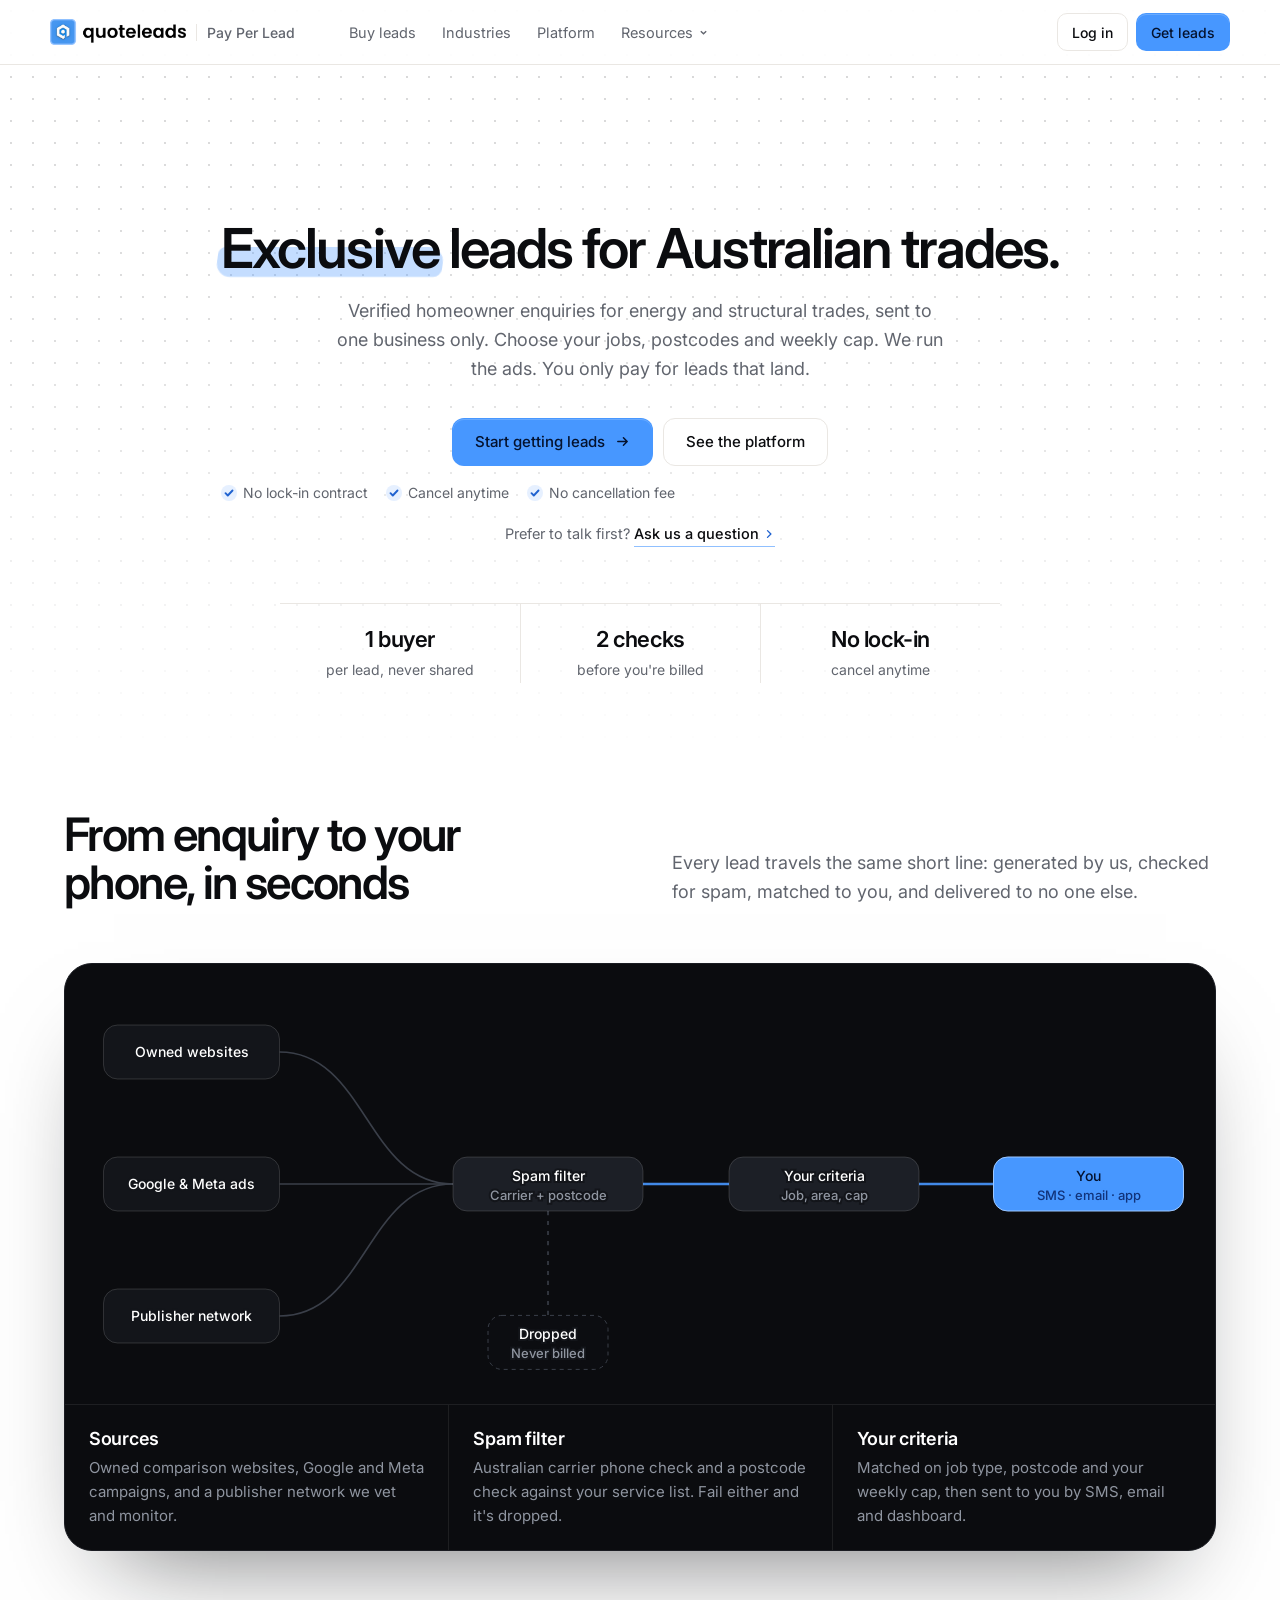
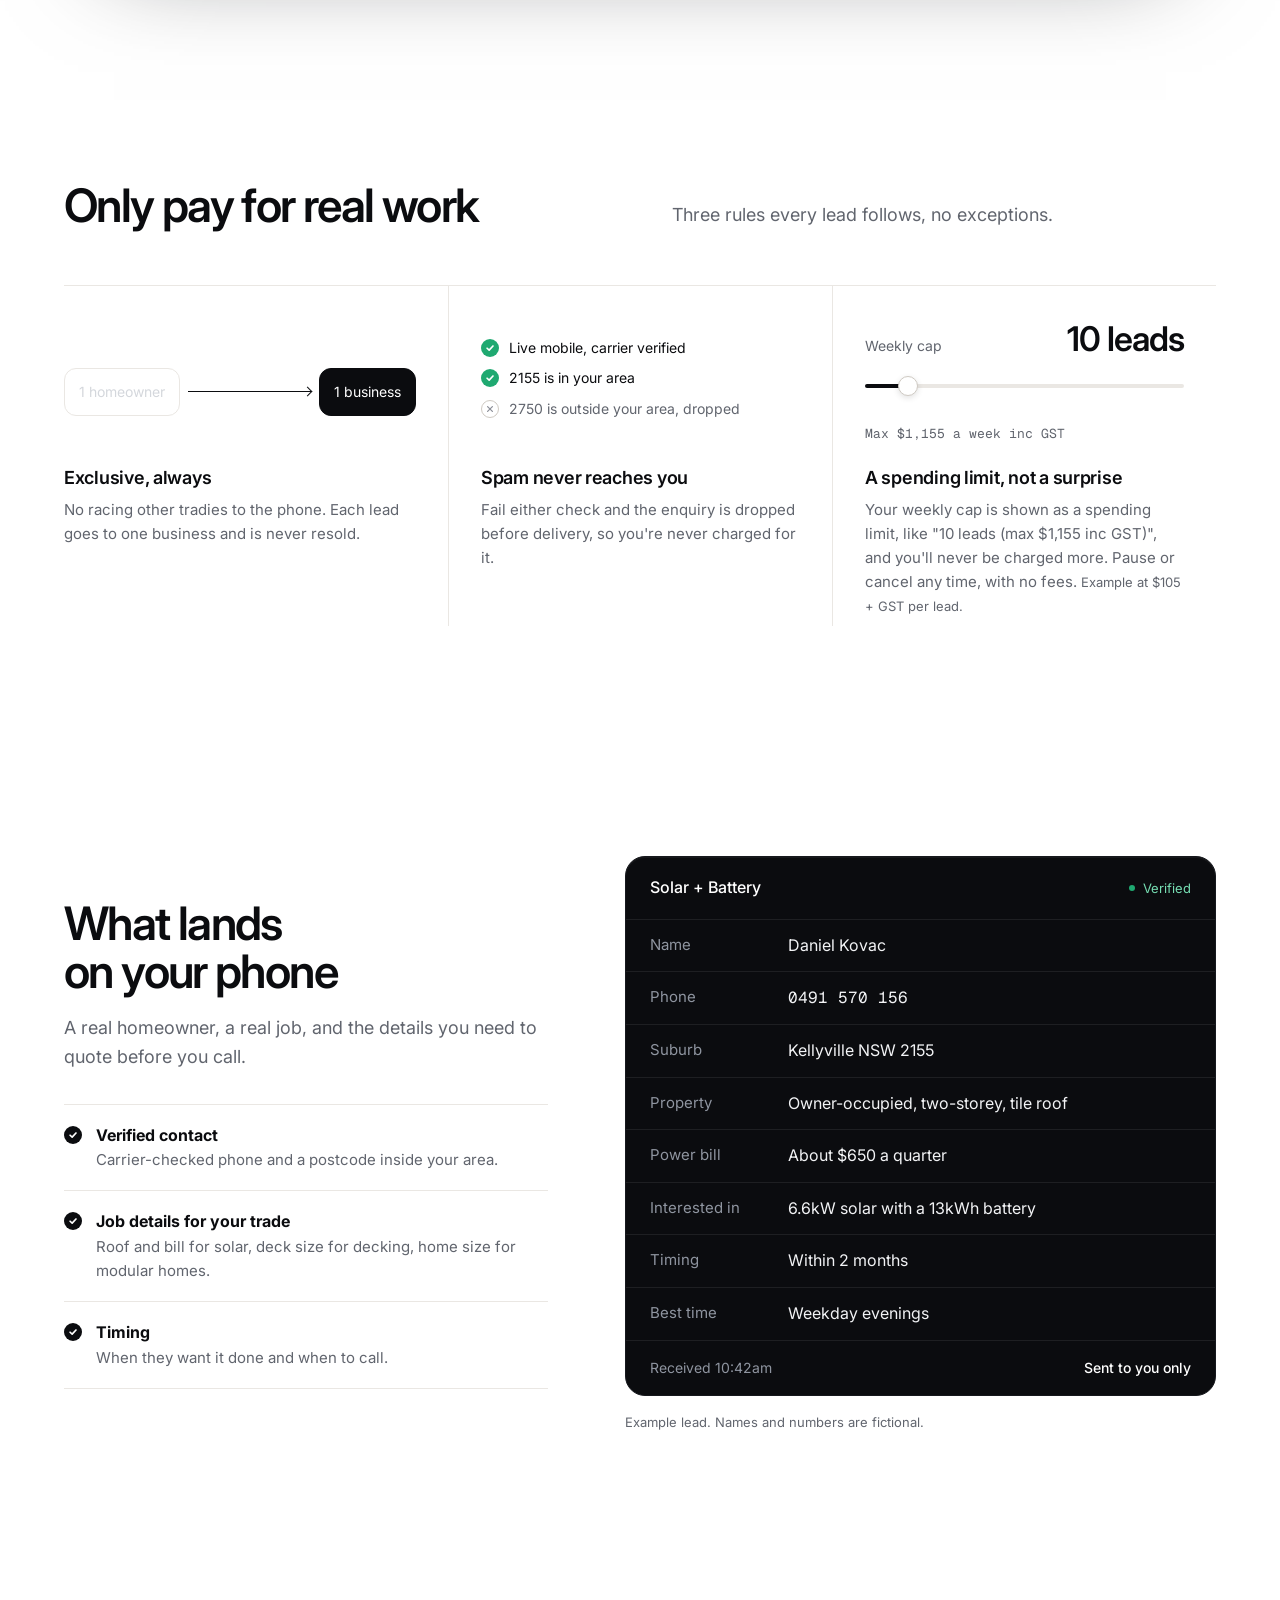
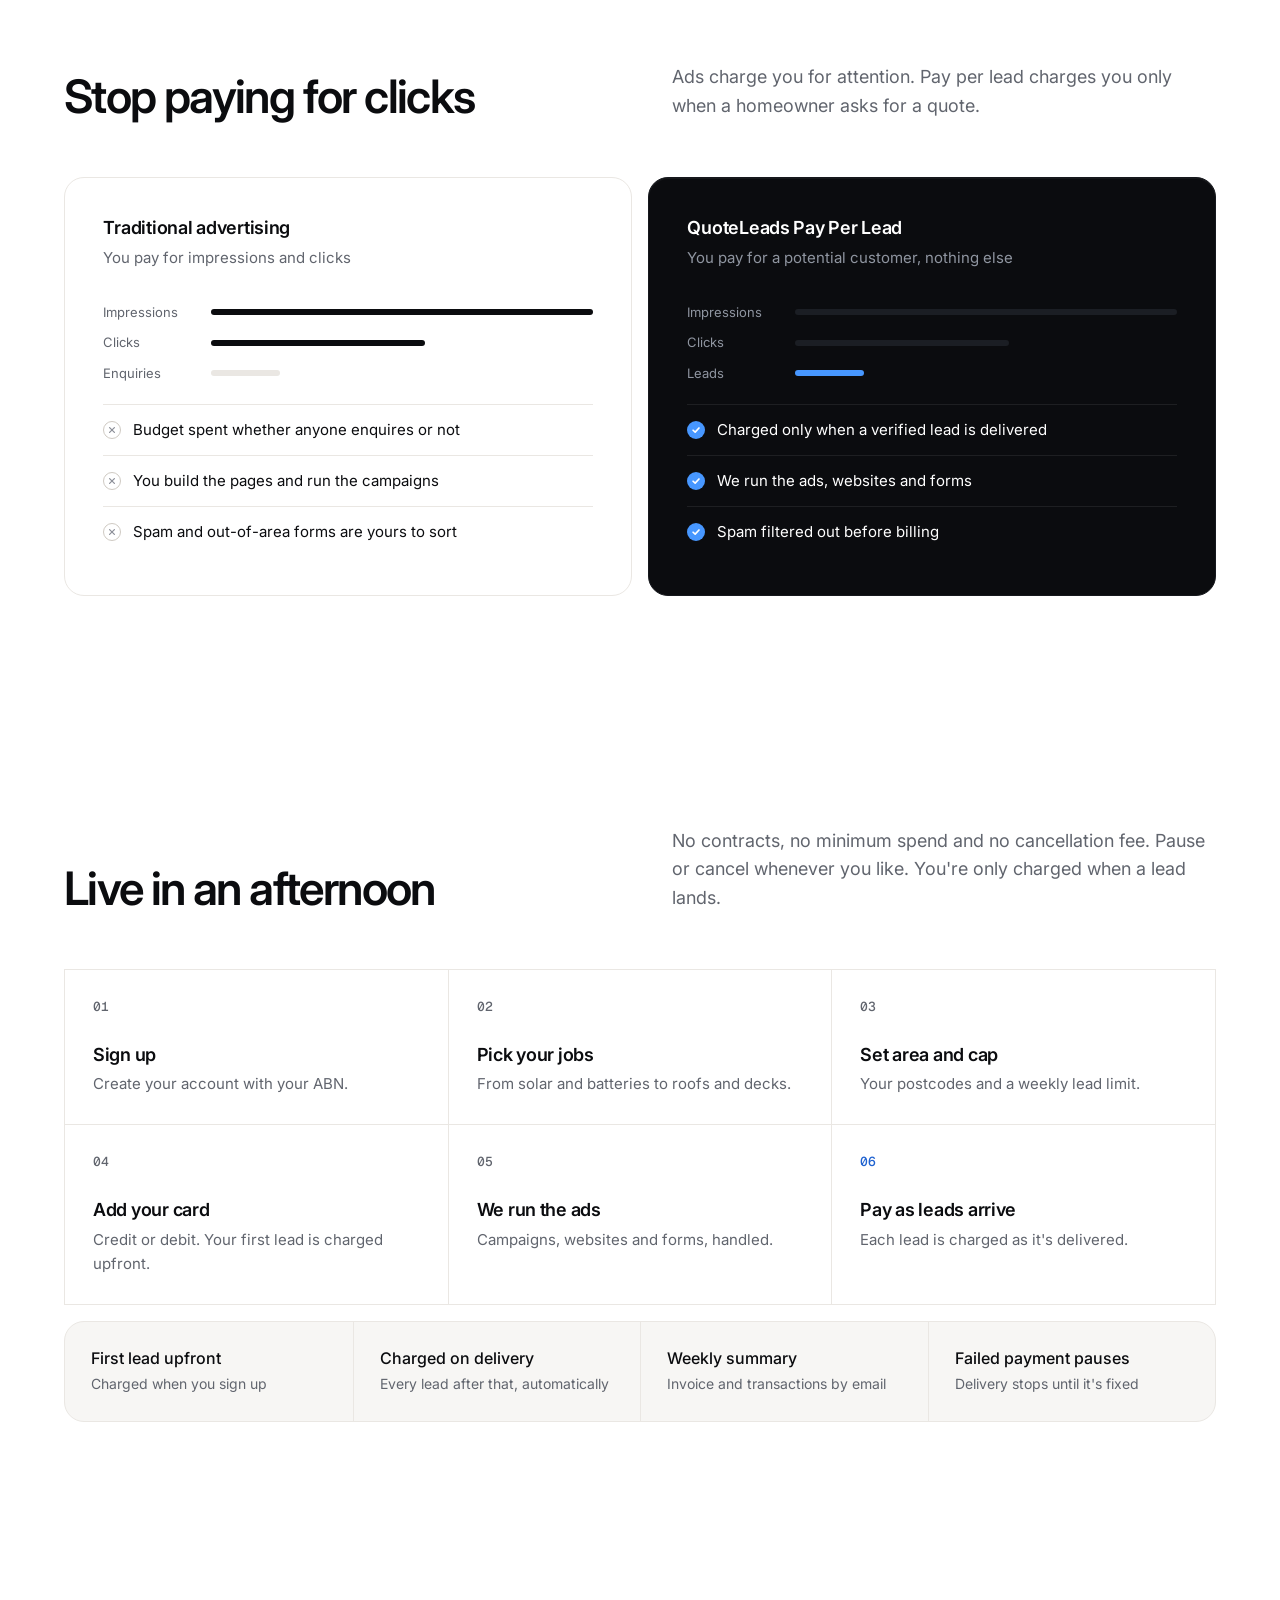
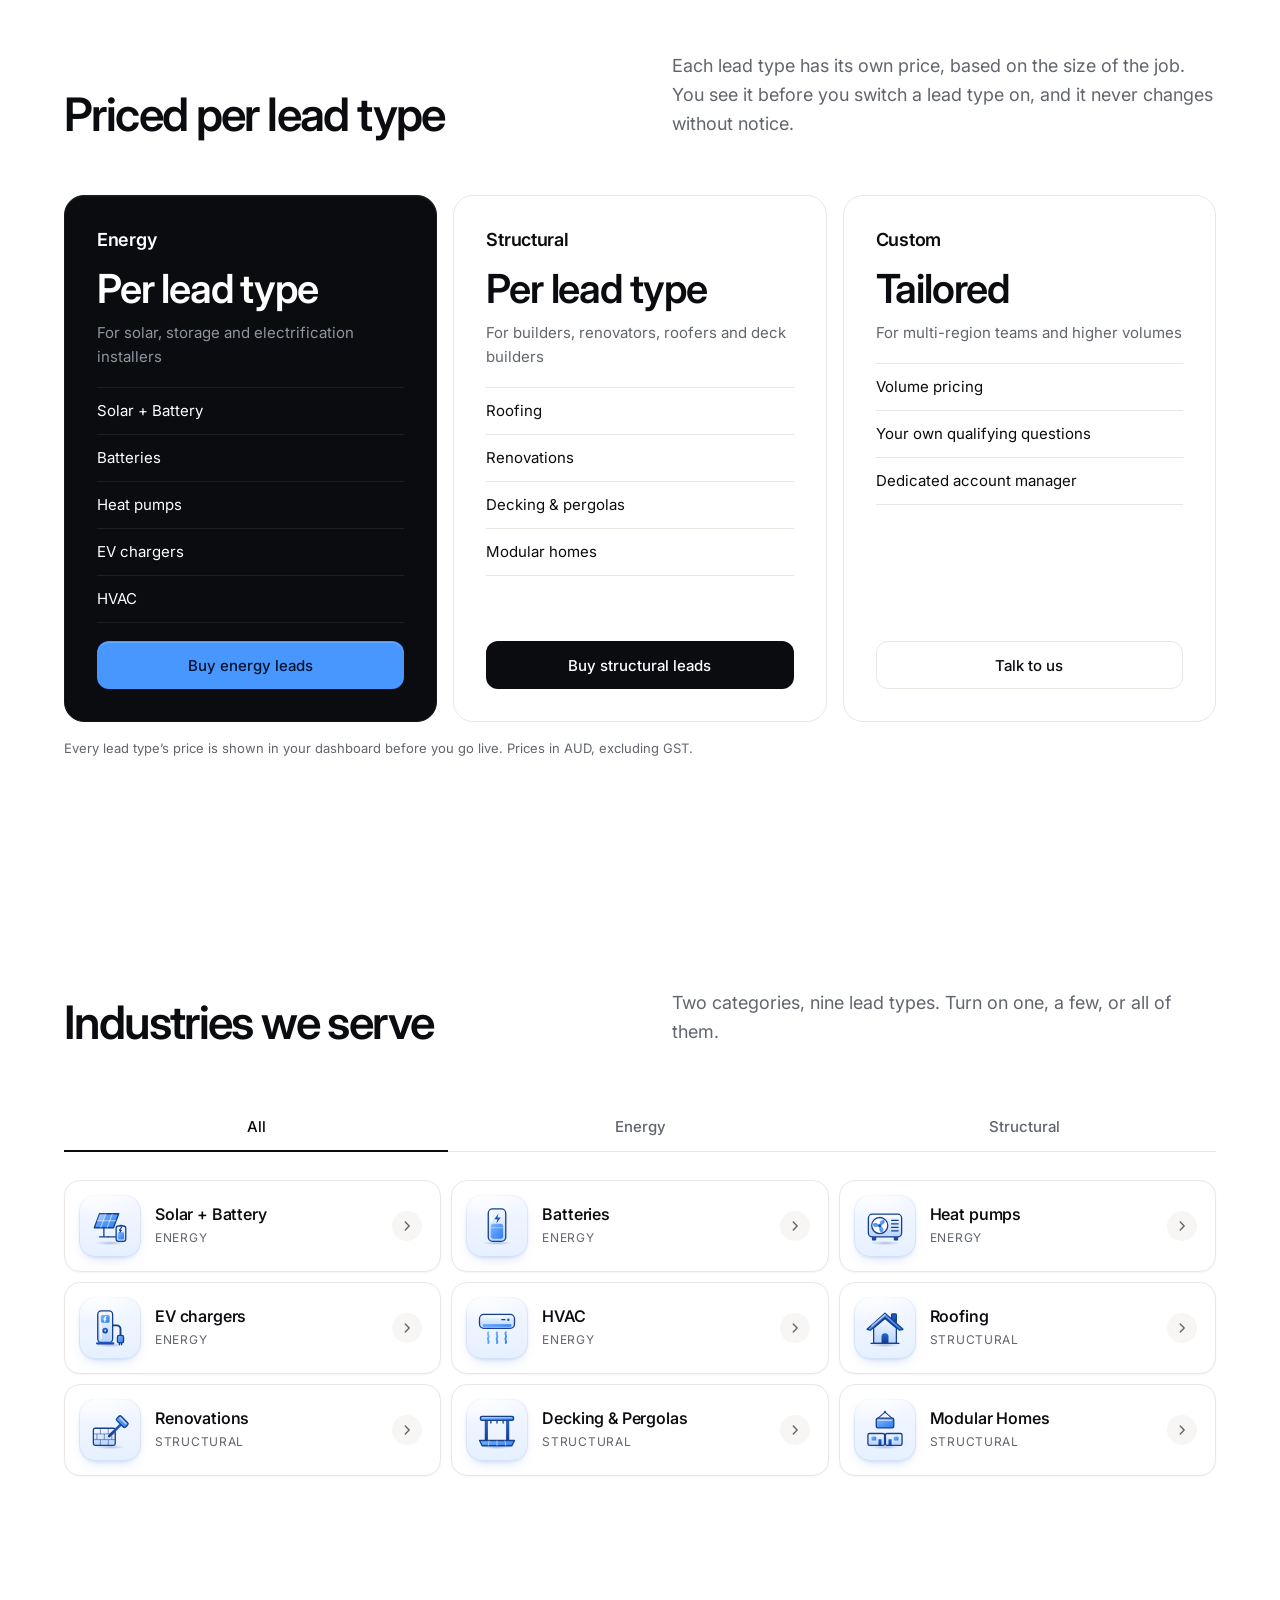
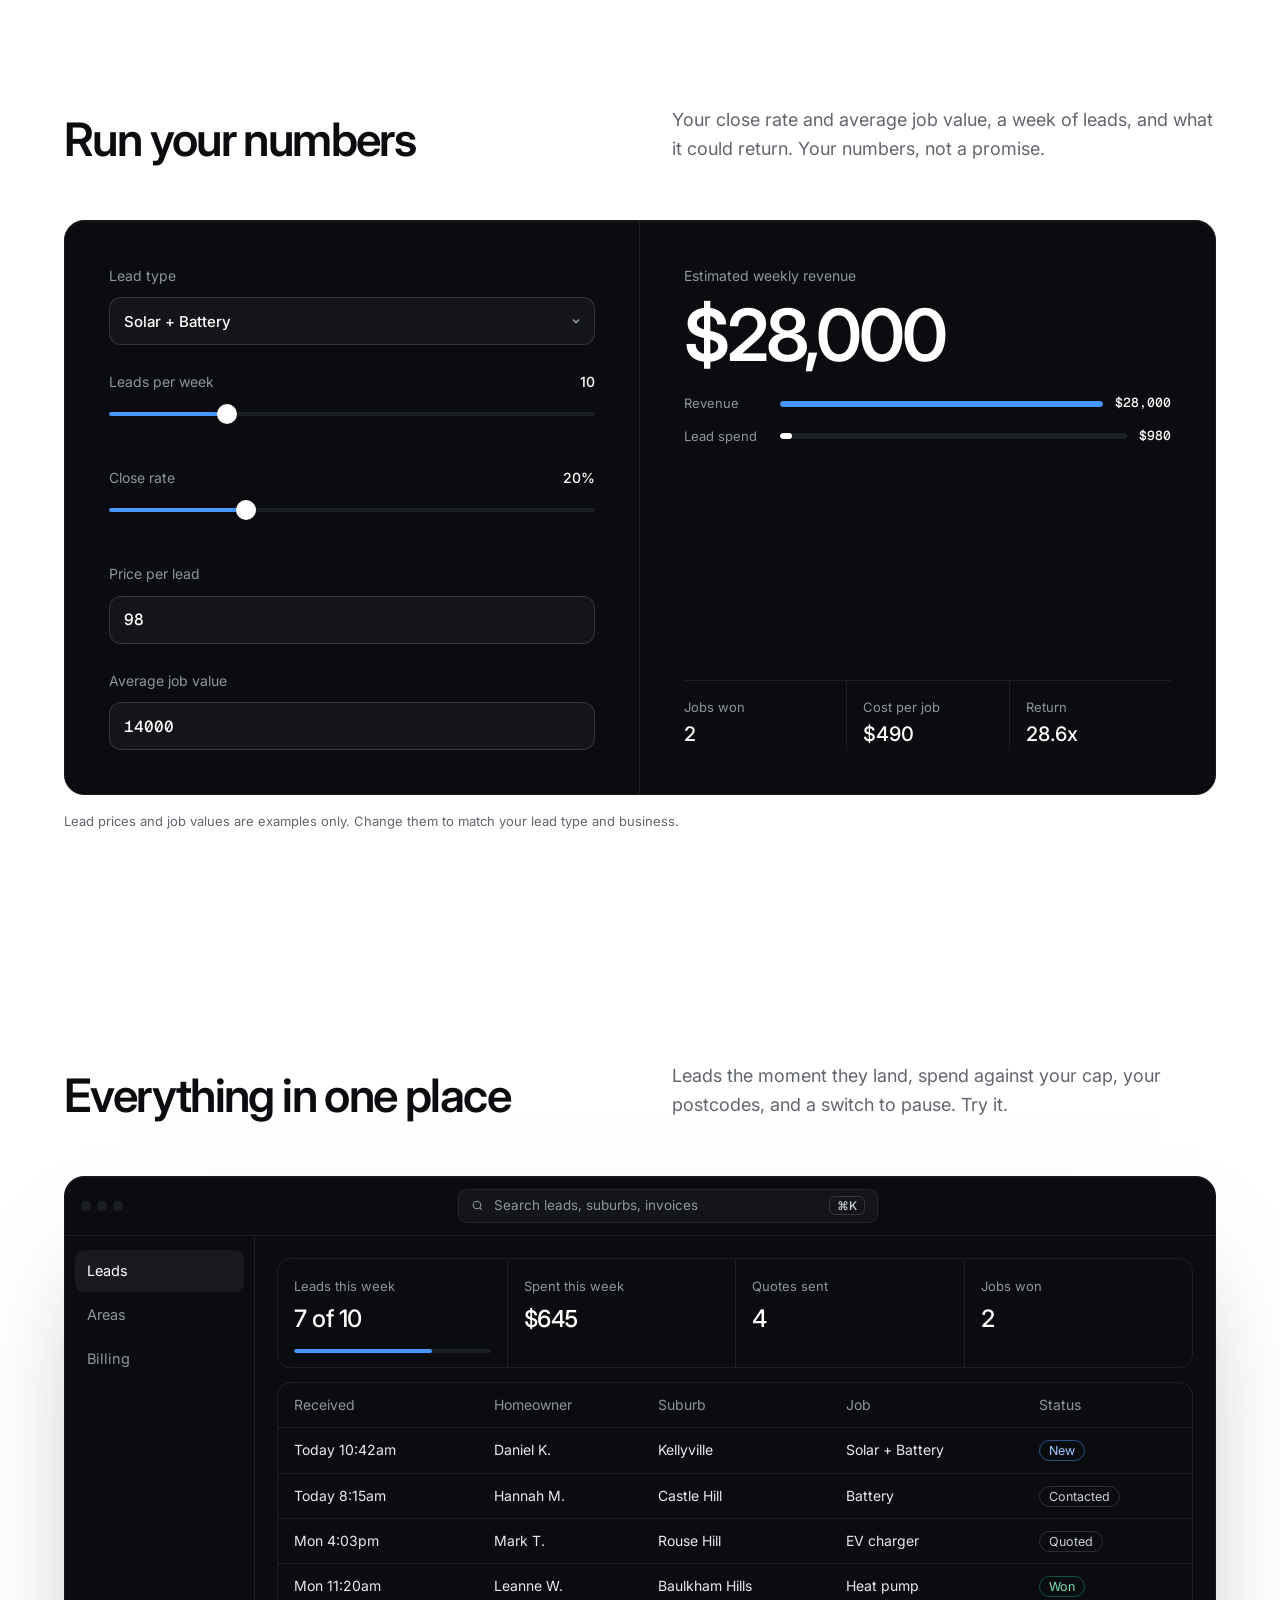
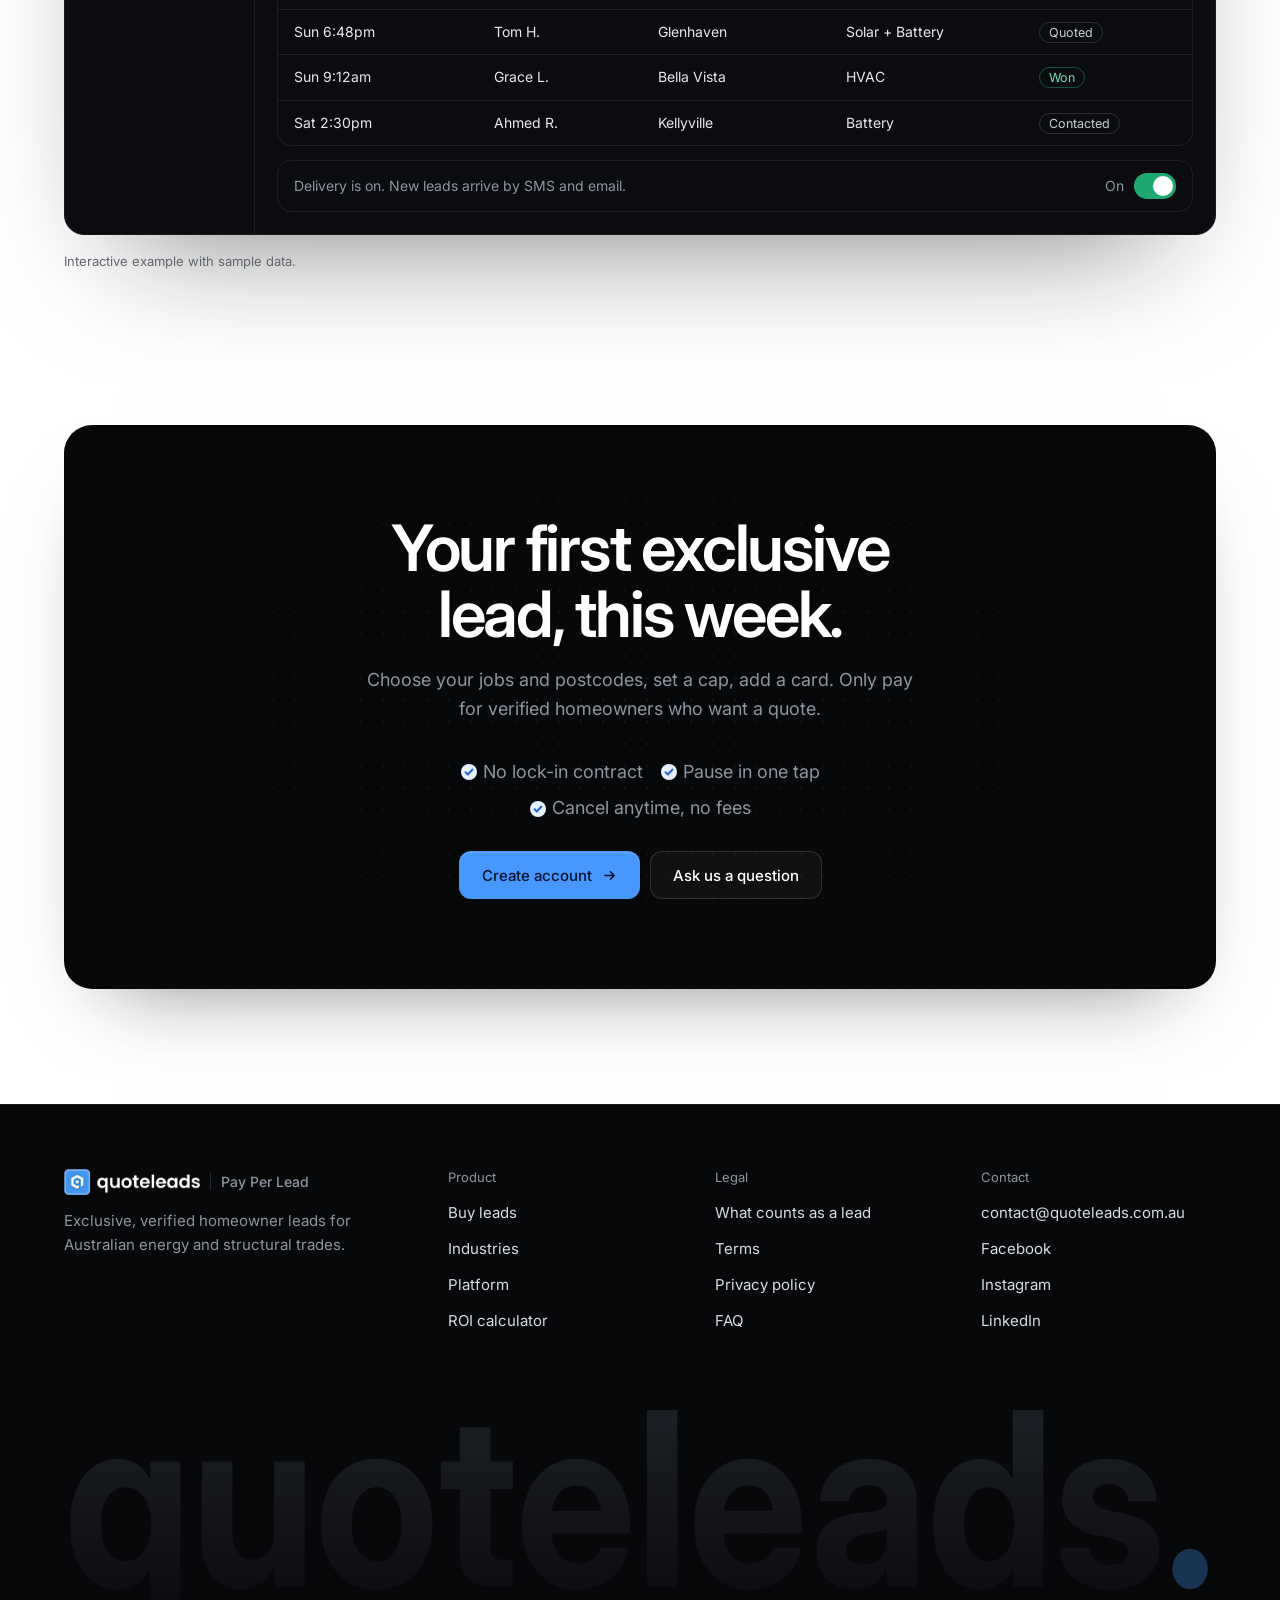
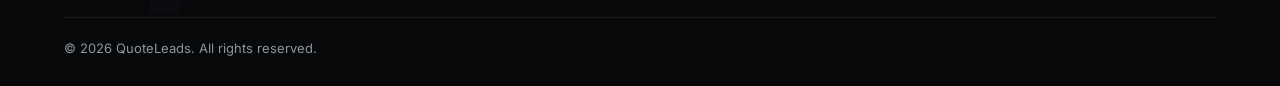
==== commit 9a4b412d: "Cancel-anytime reassurance across the site Co-Authored-By: Claude Opus 5.5 <noreply@anthropic.com> C" ====
--- a/index.html
+++ b/index.html
@@ -91,7 +91,7 @@
 .lc em{font-style:normal;font-size:13px;color:var(--mu-d);grid-row:1;grid-column:3;white-space:nowrap}
 .lc u{text-decoration:none;font-size:13px;color:var(--okt);grid-column:3;white-space:nowrap;text-align:right;display:flex;align-items:center;gap:6px;justify-content:flex-end}
 @keyframes pop{from{opacity:0;transform:translateY(14px)}to{opacity:1;transform:none}}
-@media(max-width:900px){.hgrid{grid-template-columns:minmax(0,1fr)}.htext{display:contents}.htext .ctas{order:2;margin-top:28px}.htext .stats{order:3;margin:40px 0 56px}}
+@media(max-width:900px){.hgrid{grid-template-columns:minmax(0,1fr)}.htext{display:contents}.htext .ctas{order:2;margin-top:28px}.htext .stats{order:3;margin:40px 0 56px}.htext .assure{order:2;justify-content:center}}
 @media(max-width:480px){.stats{grid-template-columns:minmax(0,1fr)}.stats div,.stats div+div{padding:14px 0;border-left:0}.stats div+div{border-top:1px solid var(--bd)}}
 /* section head */
 .head{display:grid;grid-template-columns:minmax(0,1fr) minmax(0,1fr);gap:18px 64px;align-items:end;margin-bottom:56px}
@@ -440,6 +440,10 @@
 .tile:hover .ta{background:var(--r);color:#fff;transform:translateX(2px)}
 @media(max-width:600px){.tile{padding:12px 14px 12px 12px}.tile .ti{width:54px;height:54px;border-radius:14px}.tile svg{width:34px;height:34px}}
 
+.assure{display:flex;flex-wrap:wrap;gap:8px 18px;margin:16px 0 0;font-size:14px;color:var(--mu)}
+.assure span{display:inline-flex;align-items:center;gap:6px}
+.assure span::before{content:"";width:16px;height:16px;flex:none;border-radius:50%;background:#E6F0FF url("data:image/svg+xml,%3Csvg xmlns='http://www.w3.org/2000/svg' viewBox='0 0 16 16'%3E%3Cpath d='M4.5 8.2l2.3 2.3 4.7-5' fill='none' stroke='%231F62D0' stroke-width='1.9' stroke-linecap='round' stroke-linejoin='round'/%3E%3C/svg%3E") center/16px no-repeat}
+.assure-dark{justify-content:center;color:rgba(255,255,255,.78)}
 .callnote{margin:18px 0 0;font-size:14.5px;color:var(--mu);text-align:center}
 .callnote a{color:var(--ink);font-weight:500;text-decoration:none;border-bottom:1px solid rgba(71,151,255,.6);padding-bottom:1px;display:inline-flex;align-items:center;gap:4px}
 .callnote a:hover{border-bottom-color:var(--r)}
@@ -490,11 +494,12 @@
       <h1><span class="hl">Exclusive</span> leads for Australian trades.</h1>
       <p class="lede">Verified homeowner enquiries for energy and structural trades, sent to one business only. Choose your jobs, postcodes and weekly cap. We run the ads. You only pay for leads that land.</p>
       <div class="ctas"><a class="btn r" href="/order/">Start getting leads <svg><use href="#arr"/></svg></a><a class="btn g" href="#platform">See the platform</a></div>
+      <p class="assure"><span>No lock-in contract</span><span>Cancel anytime</span><span>No cancellation fee</span></p>
       <p class="callnote">Prefer to talk first? <a href="mailto:contact@quoteleads.com.au?subject=Pay%20per%20lead%20question">Ask us a question <svg viewBox="0 0 16 16" aria-hidden="true"><path d="M6 3.5 10.5 8 6 12.5" fill="none" stroke="currentColor" stroke-width="1.8" stroke-linecap="round" stroke-linejoin="round"/></svg></a></p>
       <div class="stats">
         <div><b>1 buyer</b><span>per lead, never shared</span></div>
         <div><b>2 checks</b><span>before you're billed</span></div>
-        <div><b>No lock-in</b><span>pause any time</span></div>
+        <div><b>No lock-in</b><span>cancel anytime</span></div>
       </div>
     </div>
   </div>
@@ -538,7 +543,7 @@
       </div>
       <div id="cap">
         <div class="vis"><div class="capbox"><div class="row"><label for="capR">Weekly cap</label><b id="capV">10</b></div><input type="range" class="range" id="capR" min="5" max="50" value="10"><p class="num" id="capM" style="margin:10px 0 0;font-size:13px;color:var(--mu)">Max $1,155 a week inc GST</p></div></div>
-        <h3>A spending limit, not a surprise</h3><p>Your weekly cap is shown as a spending limit, like "10 leads (max $1,155 inc GST)", and you'll never be charged more. Pause any time. <span style="font-size:13px">Example at $105 + GST per lead.</span></p>
+        <h3>A spending limit, not a surprise</h3><p>Your weekly cap is shown as a spending limit, like "10 leads (max $1,155 inc GST)", and you'll never be charged more. Pause or cancel any time, with no fees. <span style="font-size:13px">Example at $105 + GST per lead.</span></p>
       </div>
     </div>
   </div>
@@ -616,7 +621,7 @@
   <div class="wrap">
     <div class="head">
       <h2>Live in an afternoon</h2>
-      <p class="lede">No contracts and no minimum spend. You're only charged when a lead lands.</p>
+      <p class="lede">No contracts, no minimum spend and no cancellation fee. Pause or cancel whenever you like. You're only charged when a lead lands.</p>
     </div>
     <ol class="steps">
       <li><h3>Sign up</h3><p>Create your account with your ABN.</p></li>
@@ -770,6 +775,7 @@
   <div class="wrap">
     <h2>Your first exclusive lead, this week.</h2>
     <p>Choose your jobs and postcodes, set a cap, add a card. Only pay for verified homeowners who want a quote.</p>
+    <p class="assure assure-dark"><span>No lock-in contract</span><span>Pause in one tap</span><span>Cancel anytime, no fees</span></p>
     <div class="ctas" style="justify-content:center;margin-top:10px"><a class="btn r" href="/order/">Create account <svg><use href="#arr"/></svg></a><a class="btn g" href="mailto:contact@quoteleads.com.au?subject=Pay%20per%20lead%20question">Ask us a question</a></div>
   </div>
 </section>
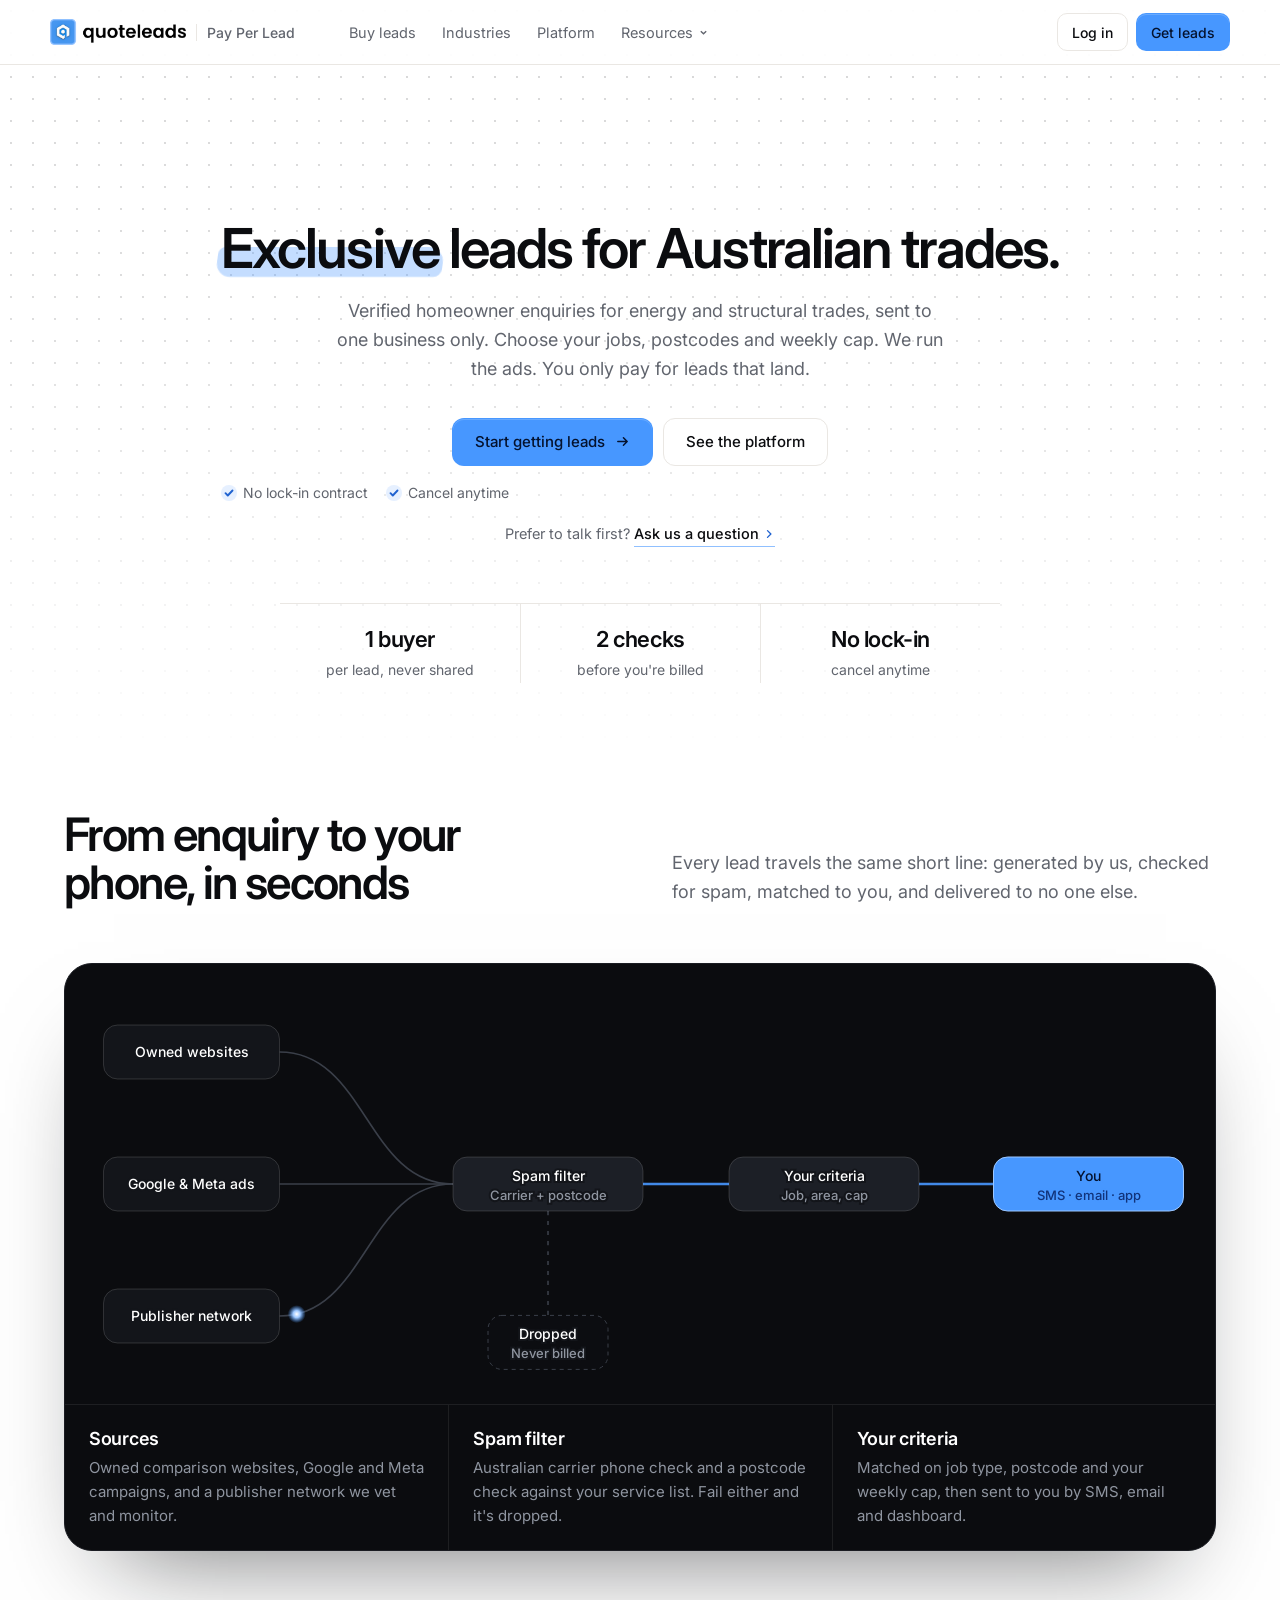
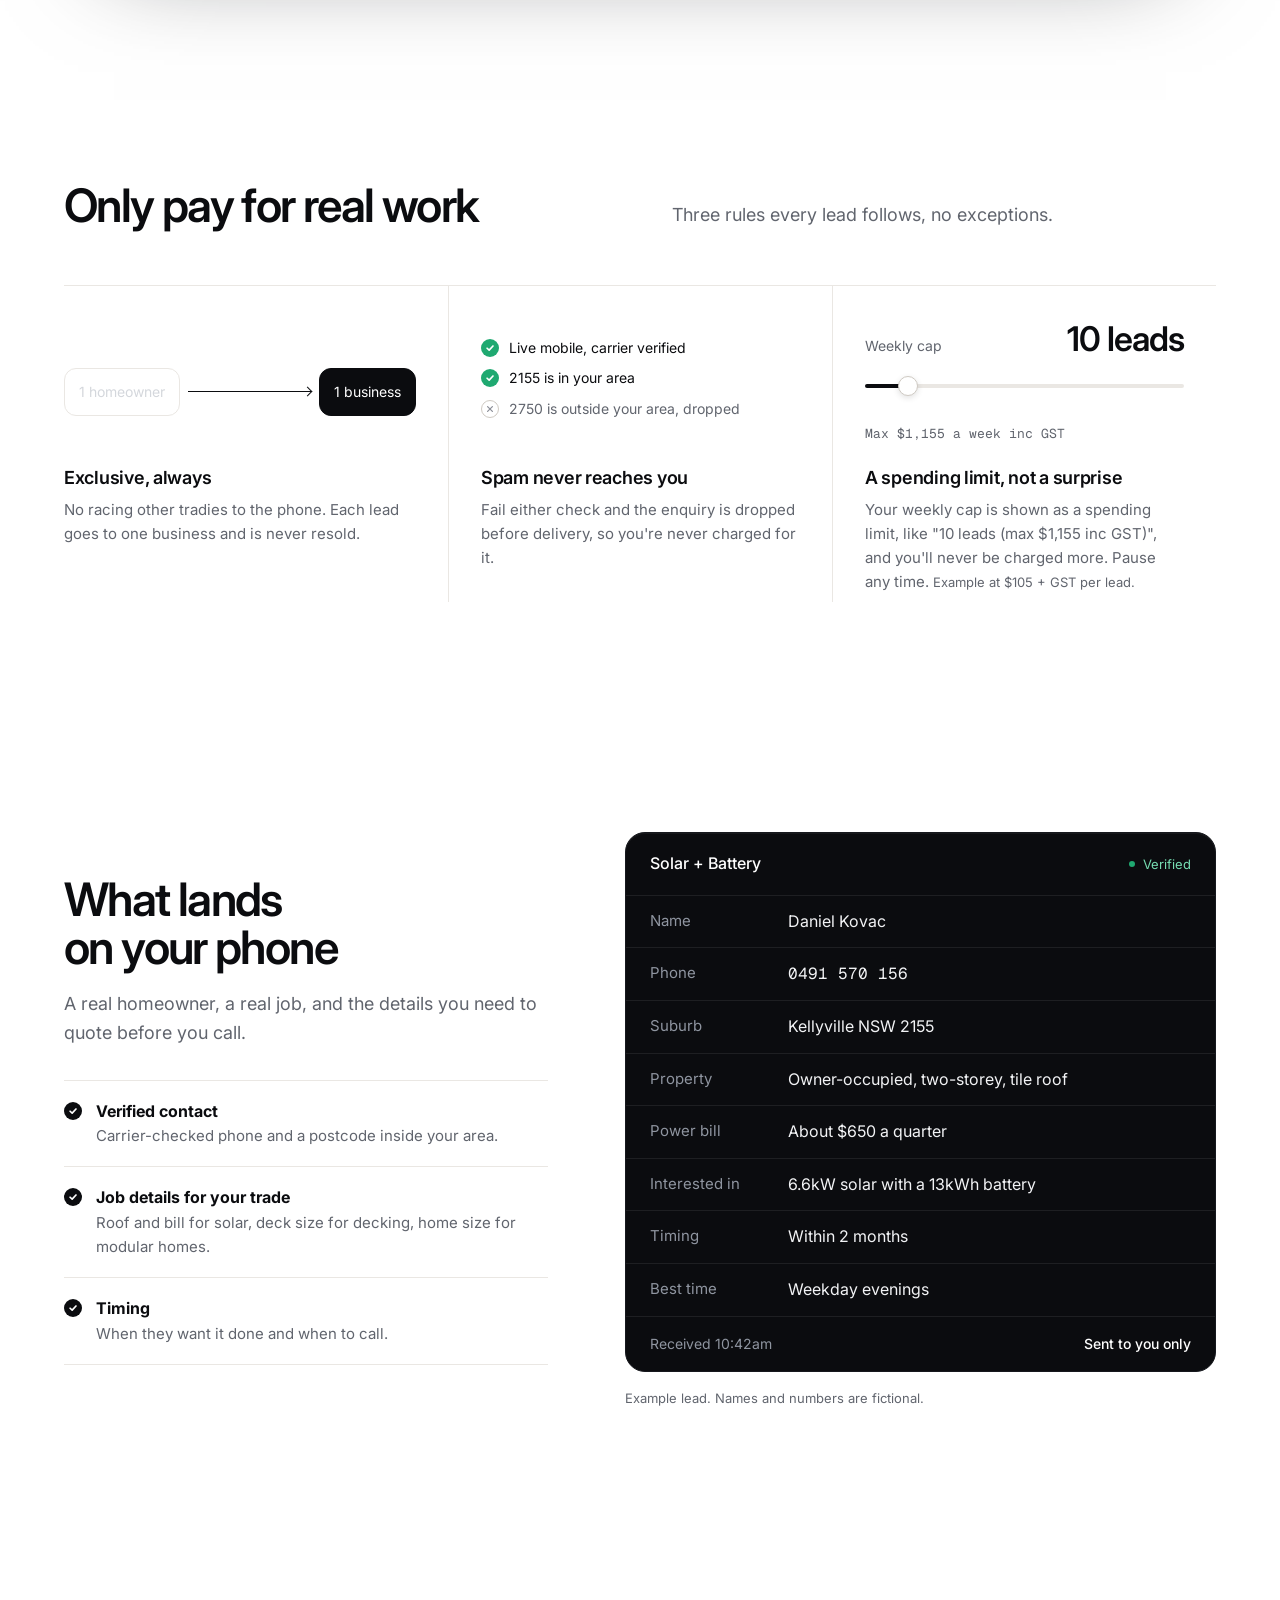
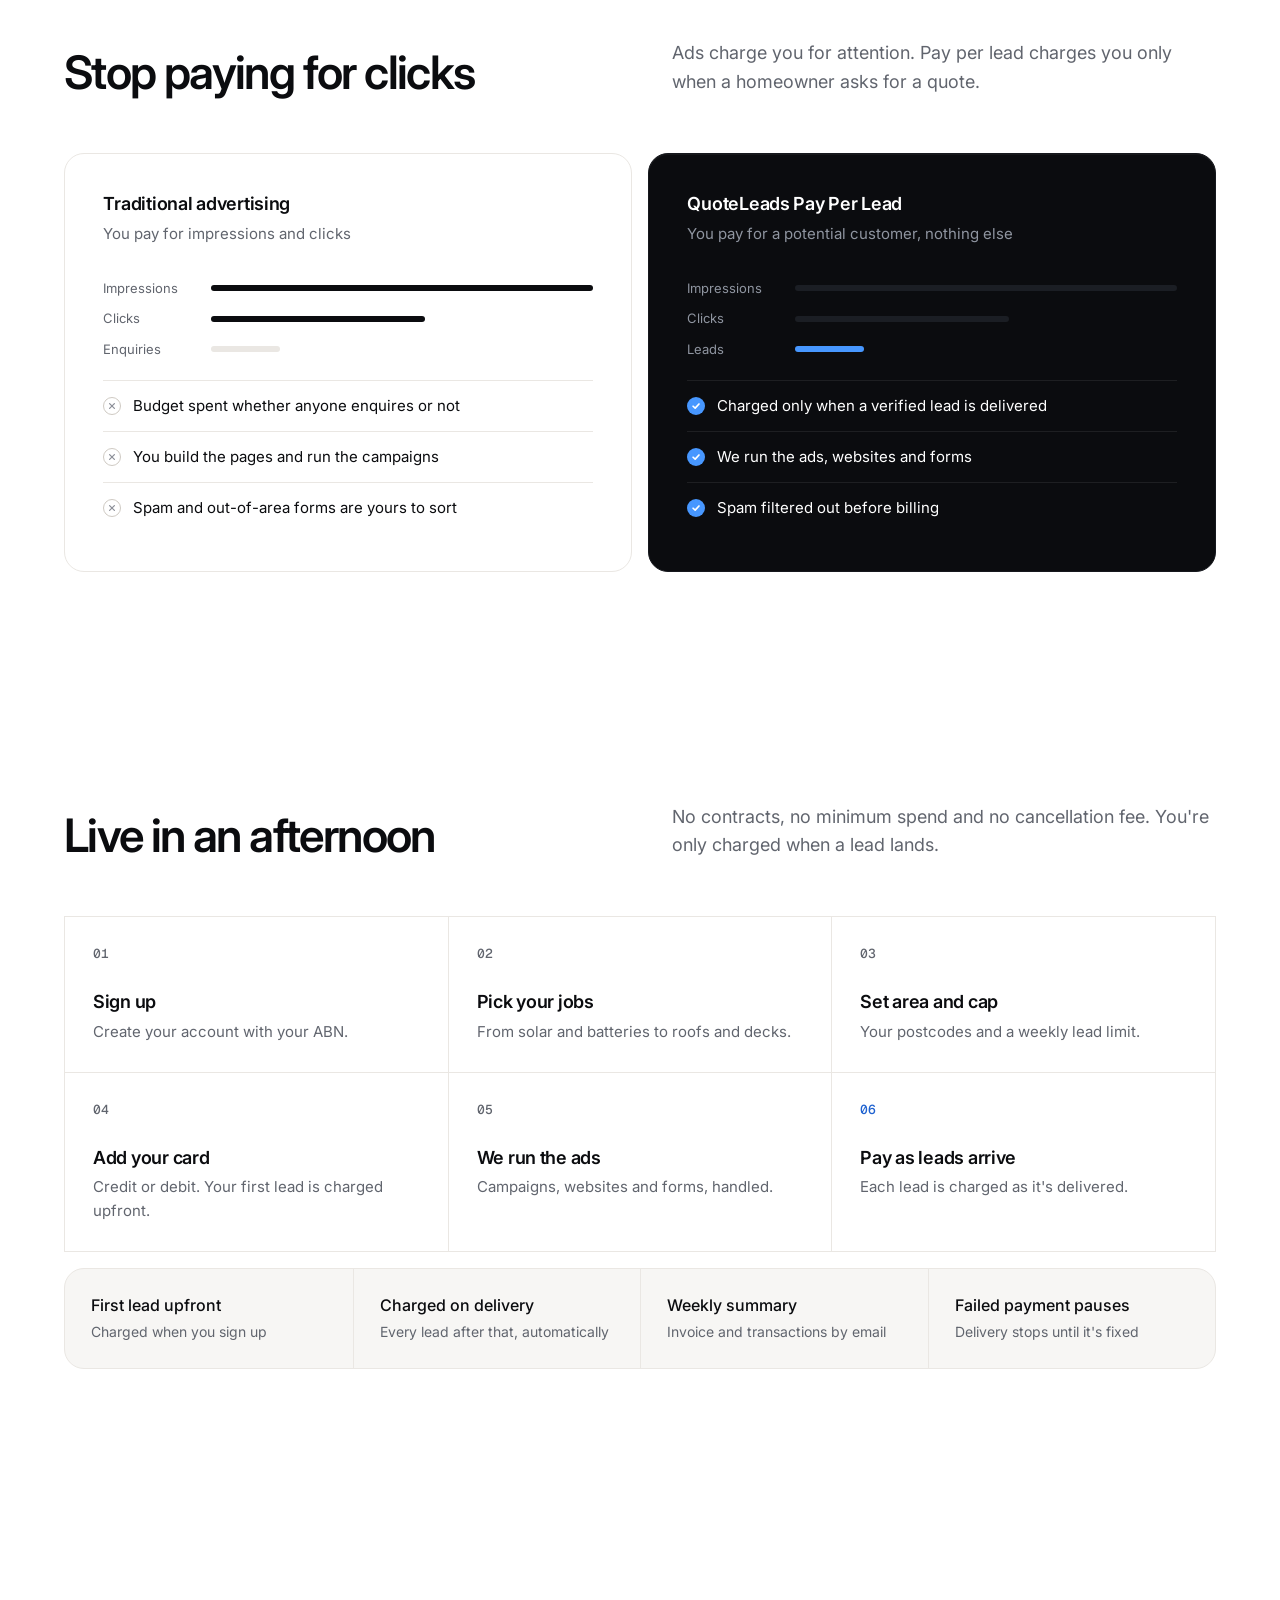
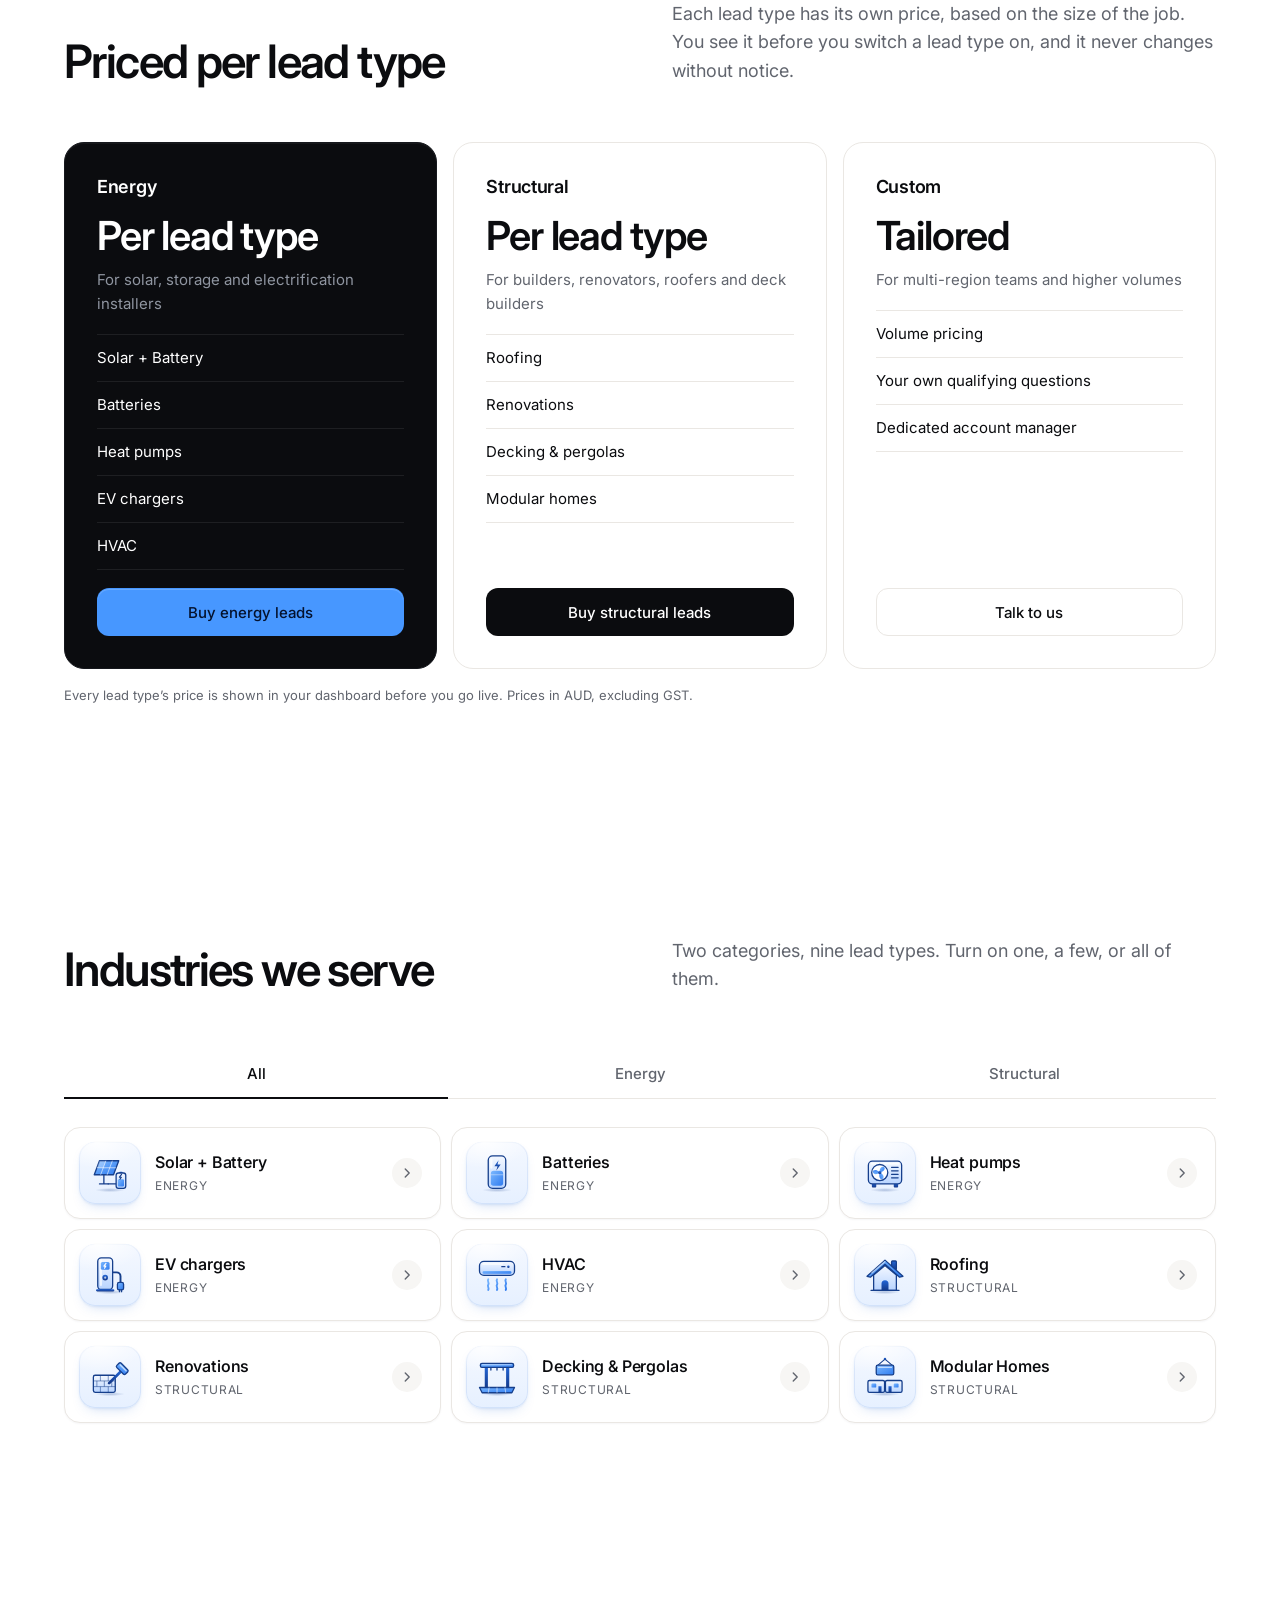
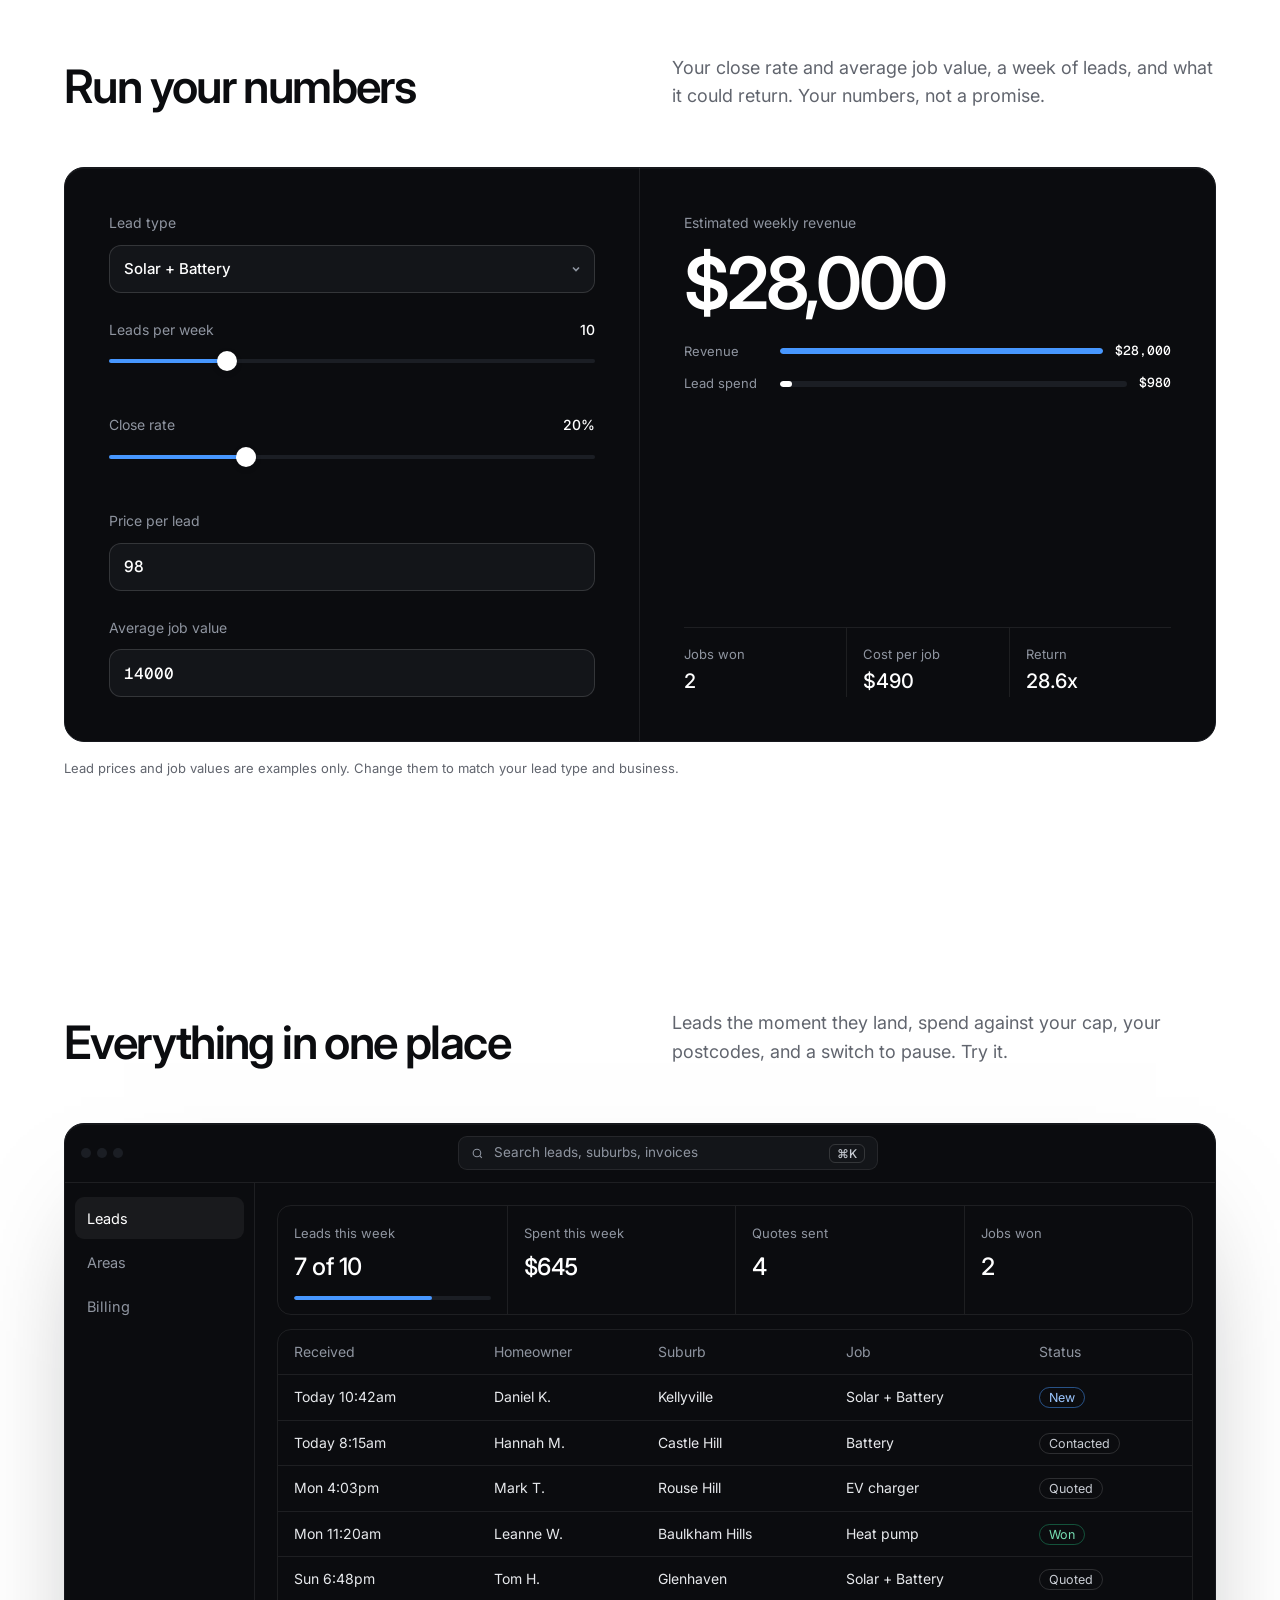
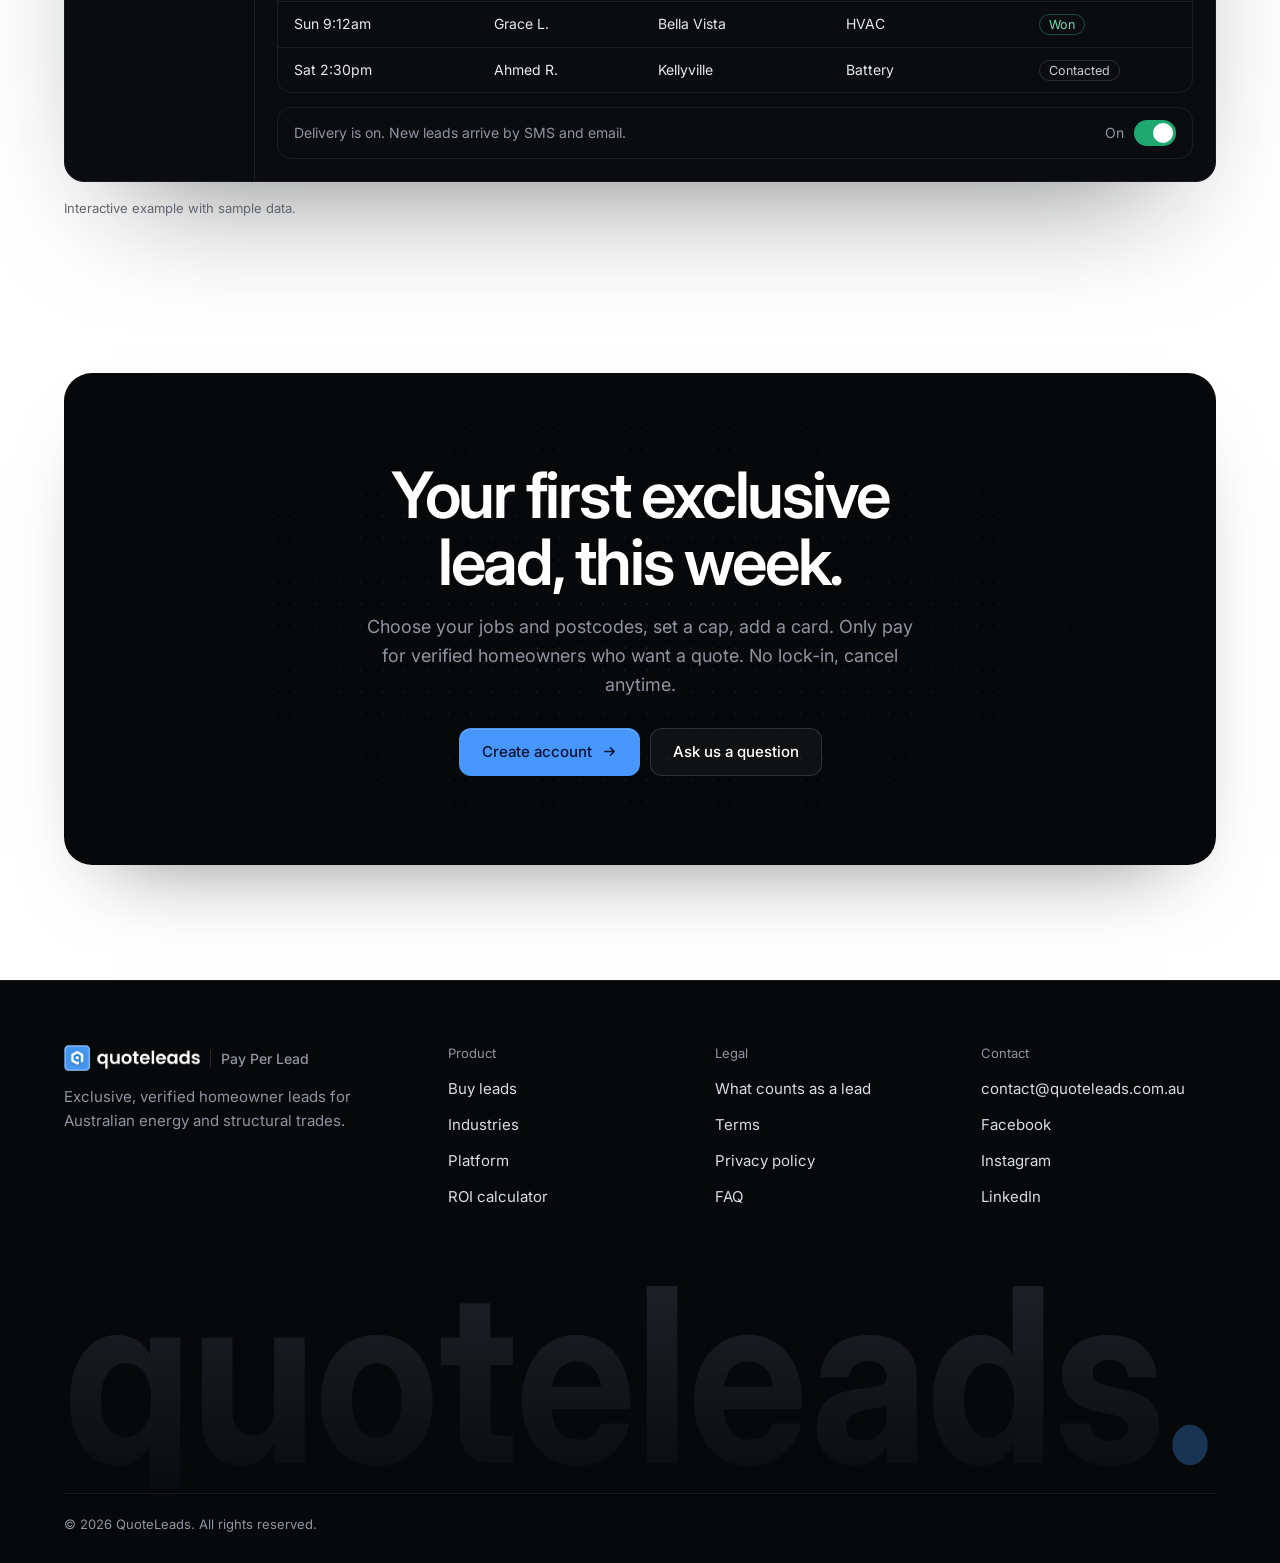
==== commit 0549d68d: "Tone down cancel-anytime wording Co-Authored-By: Claude Opus 5.5 <noreply@anthropic.com> Claude-Sess" ====
--- a/index.html
+++ b/index.html
@@ -443,7 +443,6 @@
 .assure{display:flex;flex-wrap:wrap;gap:8px 18px;margin:16px 0 0;font-size:14px;color:var(--mu)}
 .assure span{display:inline-flex;align-items:center;gap:6px}
 .assure span::before{content:"";width:16px;height:16px;flex:none;border-radius:50%;background:#E6F0FF url("data:image/svg+xml,%3Csvg xmlns='http://www.w3.org/2000/svg' viewBox='0 0 16 16'%3E%3Cpath d='M4.5 8.2l2.3 2.3 4.7-5' fill='none' stroke='%231F62D0' stroke-width='1.9' stroke-linecap='round' stroke-linejoin='round'/%3E%3C/svg%3E") center/16px no-repeat}
-.assure-dark{justify-content:center;color:rgba(255,255,255,.78)}
 .callnote{margin:18px 0 0;font-size:14.5px;color:var(--mu);text-align:center}
 .callnote a{color:var(--ink);font-weight:500;text-decoration:none;border-bottom:1px solid rgba(71,151,255,.6);padding-bottom:1px;display:inline-flex;align-items:center;gap:4px}
 .callnote a:hover{border-bottom-color:var(--r)}
@@ -494,7 +493,7 @@
       <h1><span class="hl">Exclusive</span> leads for Australian trades.</h1>
       <p class="lede">Verified homeowner enquiries for energy and structural trades, sent to one business only. Choose your jobs, postcodes and weekly cap. We run the ads. You only pay for leads that land.</p>
       <div class="ctas"><a class="btn r" href="/order/">Start getting leads <svg><use href="#arr"/></svg></a><a class="btn g" href="#platform">See the platform</a></div>
-      <p class="assure"><span>No lock-in contract</span><span>Cancel anytime</span><span>No cancellation fee</span></p>
+      <p class="assure"><span>No lock-in contract</span><span>Cancel anytime</span></p>
       <p class="callnote">Prefer to talk first? <a href="mailto:contact@quoteleads.com.au?subject=Pay%20per%20lead%20question">Ask us a question <svg viewBox="0 0 16 16" aria-hidden="true"><path d="M6 3.5 10.5 8 6 12.5" fill="none" stroke="currentColor" stroke-width="1.8" stroke-linecap="round" stroke-linejoin="round"/></svg></a></p>
       <div class="stats">
         <div><b>1 buyer</b><span>per lead, never shared</span></div>
@@ -543,7 +542,7 @@
       </div>
       <div id="cap">
         <div class="vis"><div class="capbox"><div class="row"><label for="capR">Weekly cap</label><b id="capV">10</b></div><input type="range" class="range" id="capR" min="5" max="50" value="10"><p class="num" id="capM" style="margin:10px 0 0;font-size:13px;color:var(--mu)">Max $1,155 a week inc GST</p></div></div>
-        <h3>A spending limit, not a surprise</h3><p>Your weekly cap is shown as a spending limit, like "10 leads (max $1,155 inc GST)", and you'll never be charged more. Pause or cancel any time, with no fees. <span style="font-size:13px">Example at $105 + GST per lead.</span></p>
+        <h3>A spending limit, not a surprise</h3><p>Your weekly cap is shown as a spending limit, like "10 leads (max $1,155 inc GST)", and you'll never be charged more. Pause any time. <span style="font-size:13px">Example at $105 + GST per lead.</span></p>
       </div>
     </div>
   </div>
@@ -621,7 +620,7 @@
   <div class="wrap">
     <div class="head">
       <h2>Live in an afternoon</h2>
-      <p class="lede">No contracts, no minimum spend and no cancellation fee. Pause or cancel whenever you like. You're only charged when a lead lands.</p>
+      <p class="lede">No contracts, no minimum spend and no cancellation fee. You're only charged when a lead lands.</p>
     </div>
     <ol class="steps">
       <li><h3>Sign up</h3><p>Create your account with your ABN.</p></li>
@@ -774,8 +773,7 @@
 <section class="band cta" id="start">
   <div class="wrap">
     <h2>Your first exclusive lead, this week.</h2>
-    <p>Choose your jobs and postcodes, set a cap, add a card. Only pay for verified homeowners who want a quote.</p>
-    <p class="assure assure-dark"><span>No lock-in contract</span><span>Pause in one tap</span><span>Cancel anytime, no fees</span></p>
+    <p>Choose your jobs and postcodes, set a cap, add a card. Only pay for verified homeowners who want a quote. No lock-in, cancel anytime.</p>
     <div class="ctas" style="justify-content:center;margin-top:10px"><a class="btn r" href="/order/">Create account <svg><use href="#arr"/></svg></a><a class="btn g" href="mailto:contact@quoteleads.com.au?subject=Pay%20per%20lead%20question">Ask us a question</a></div>
   </div>
 </section>
